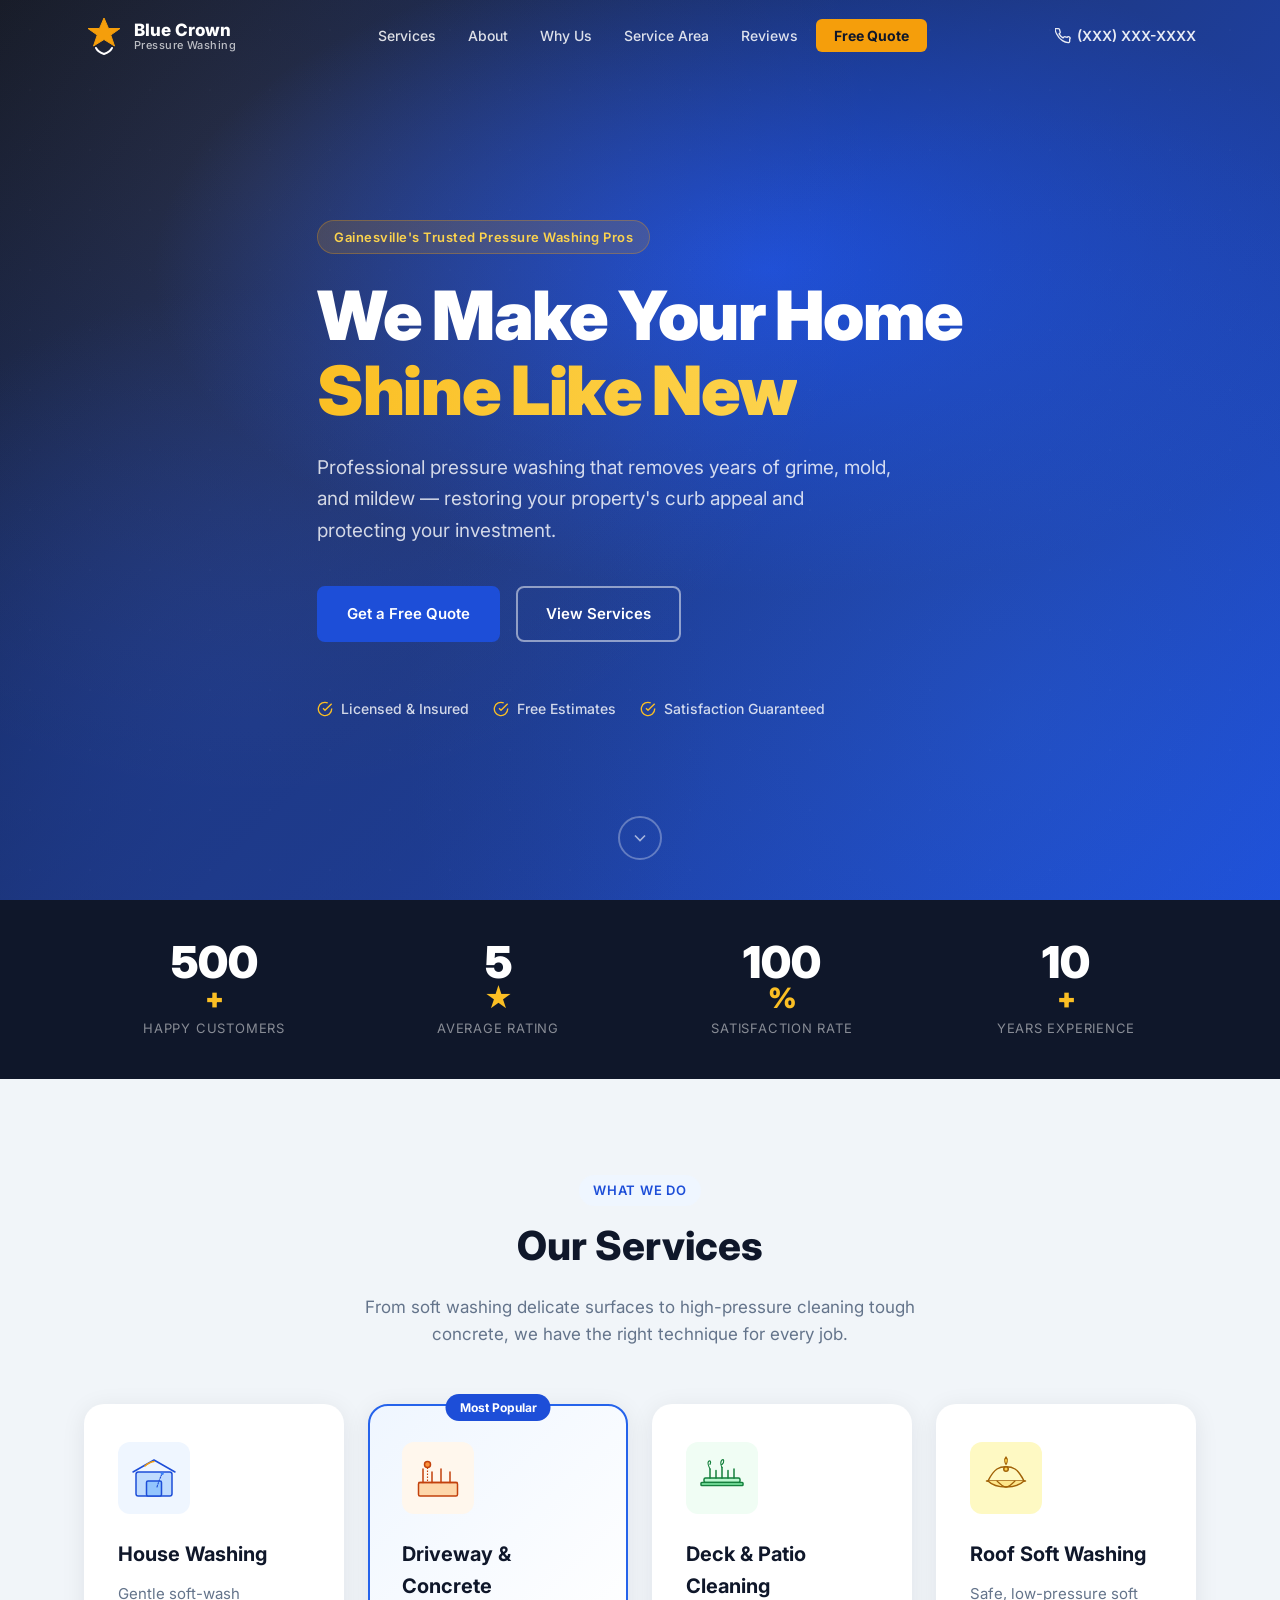
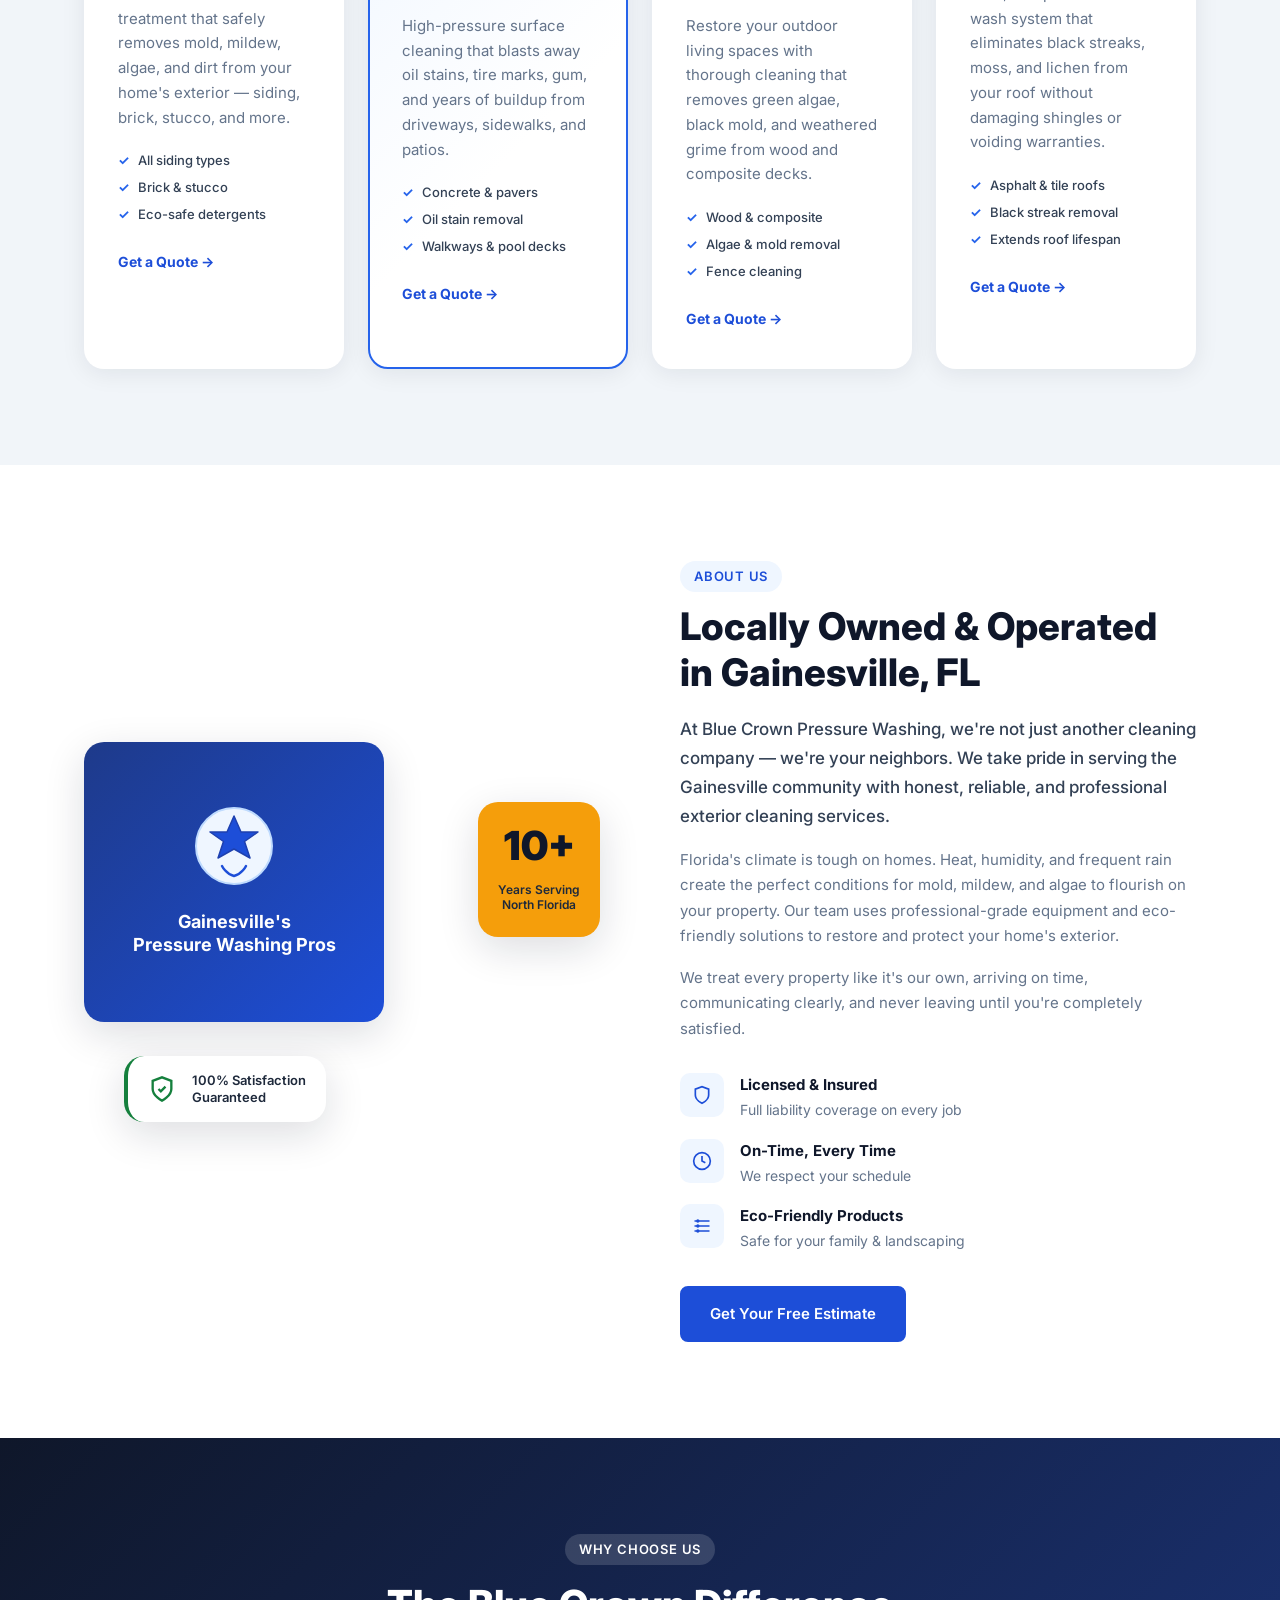
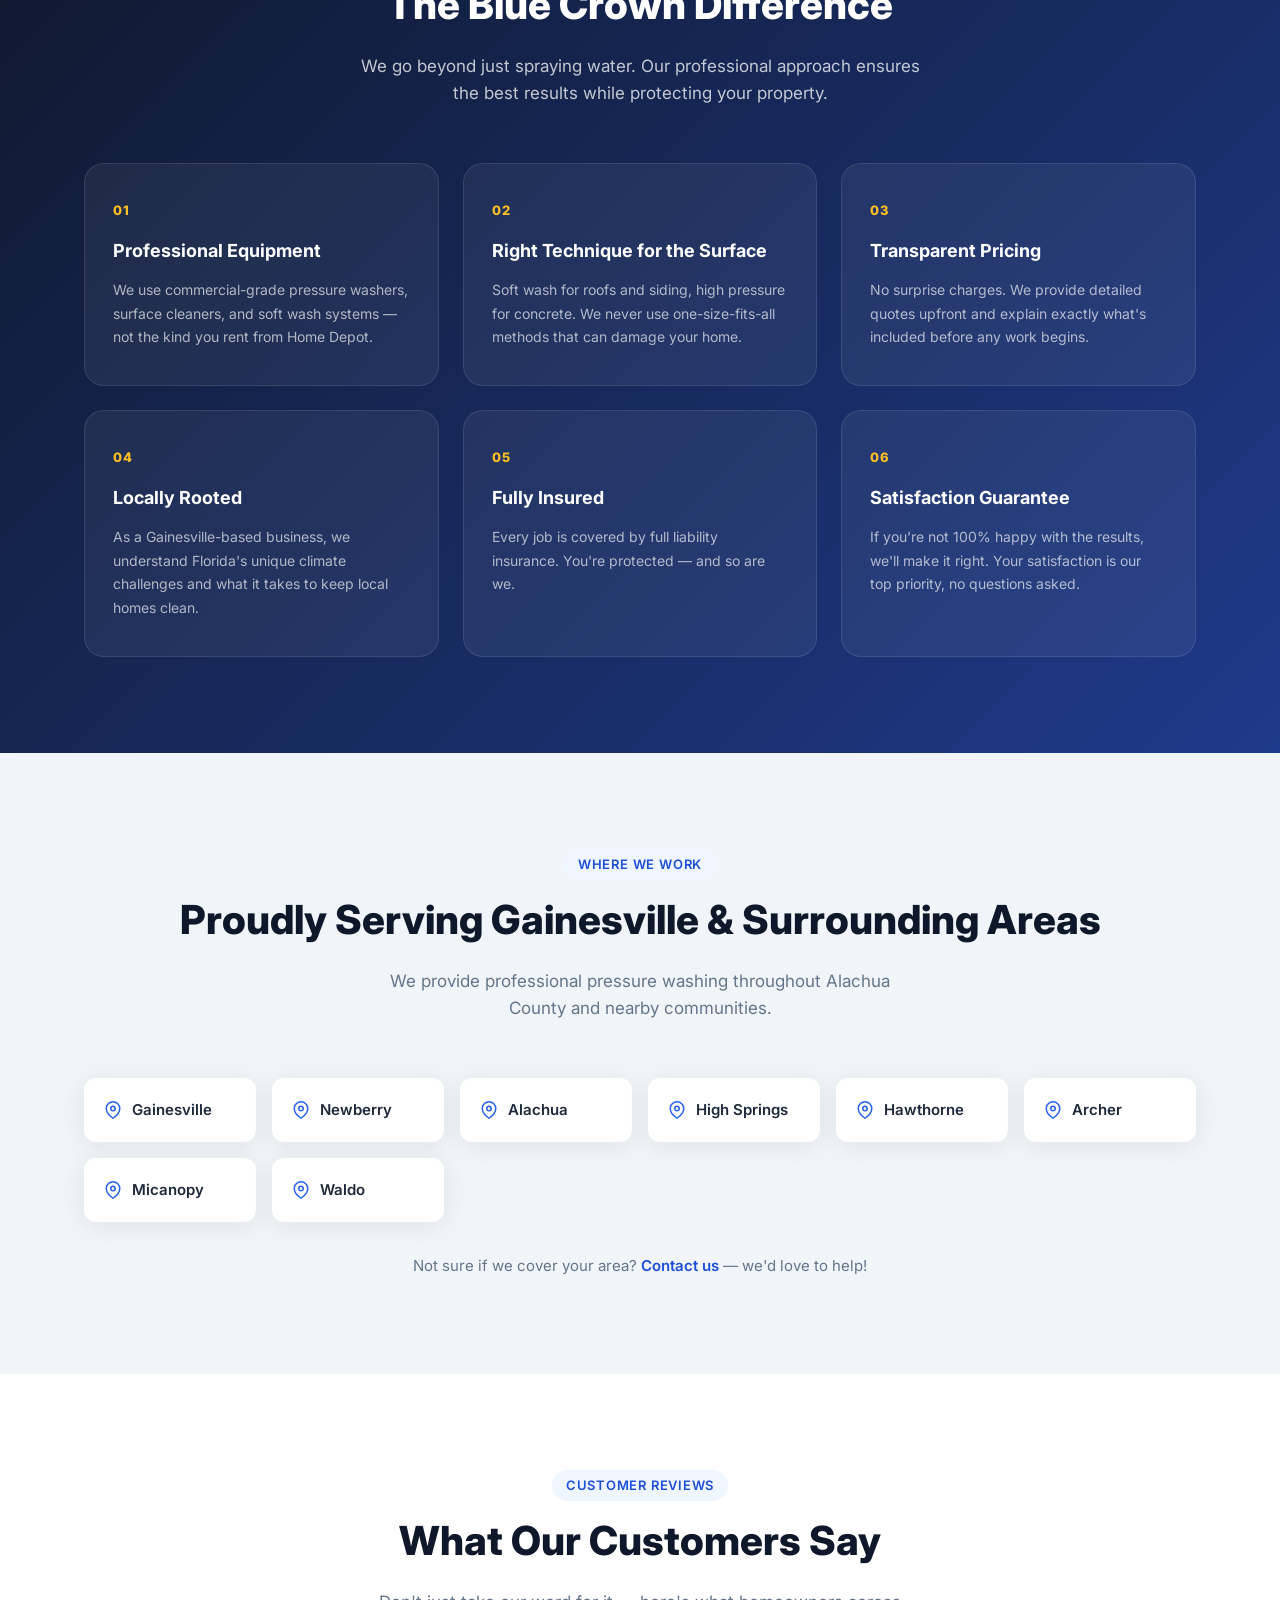
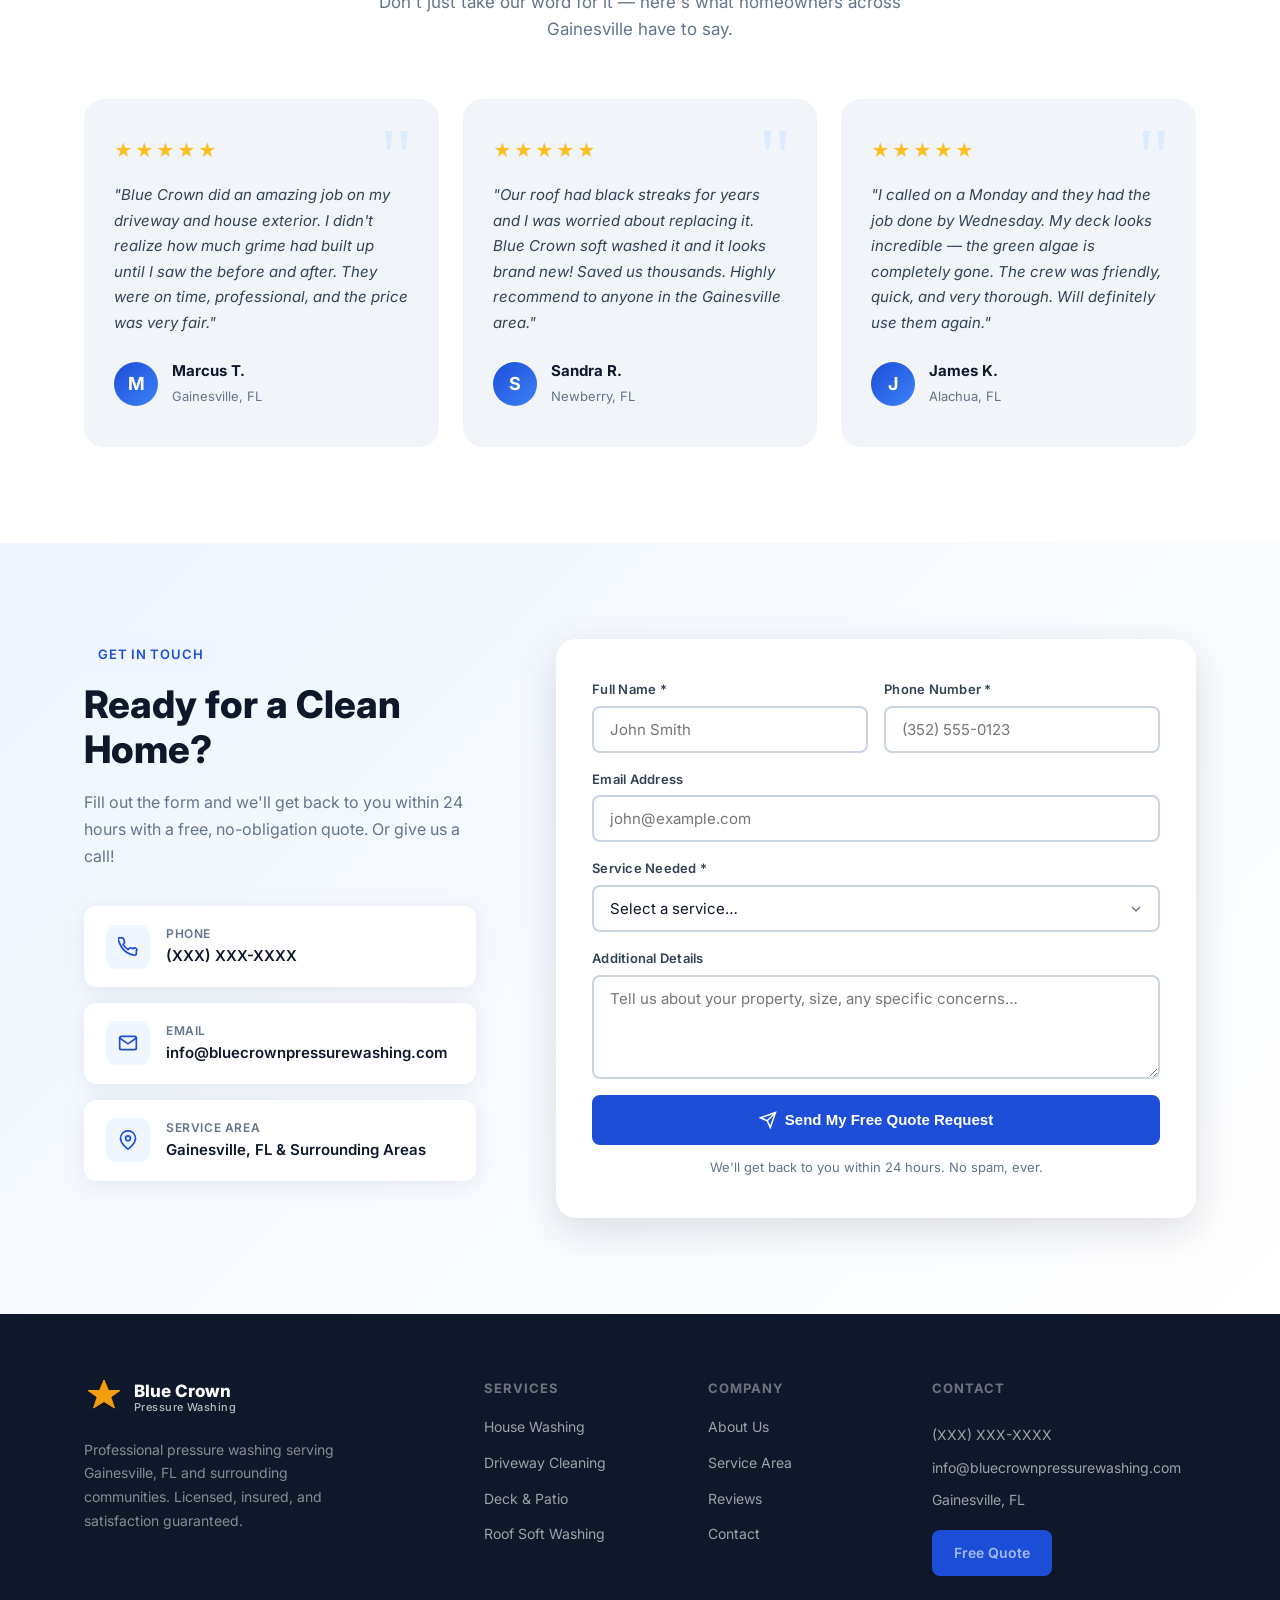
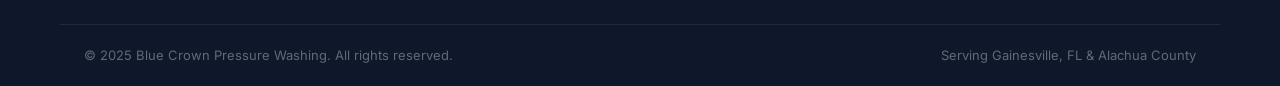
==== index.html @ c968160e "Build professional website for Blue Crown Pressure Washing Full static website for Blue Crown Pressu" ====
<!DOCTYPE html>
<html lang="en">
<head>
  <meta charset="UTF-8" />
  <meta name="viewport" content="width=device-width, initial-scale=1.0" />
  <meta name="description" content="Blue Crown Pressure Washing — Professional residential pressure washing in Gainesville, FL. House washing, driveway cleaning, deck & patio cleaning, and roof soft washing." />
  <title>Blue Crown Pressure Washing | Gainesville, FL</title>
  <link rel="preconnect" href="https://fonts.googleapis.com" />
  <link rel="preconnect" href="https://fonts.gstatic.com" crossorigin />
  <link href="https://fonts.googleapis.com/css2?family=Inter:wght@300;400;500;600;700;800;900&display=swap" rel="stylesheet" />
  <link rel="stylesheet" href="style.css" />
</head>
<body>

  <!-- HEADER -->
  <header id="header">
    <div class="container header-inner">
      <a href="#home" class="logo">
        <div class="logo-icon">
          <svg viewBox="0 0 40 40" fill="none" xmlns="http://www.w3.org/2000/svg">
            <path d="M20 2L24.5 12.5H36L26.75 19L30.5 30L20 23.5L9.5 30L13.25 19L4 12.5H15.5L20 2Z" fill="#F59E0B" stroke="#F59E0B" stroke-width="1" stroke-linejoin="round"/>
            <path d="M12 32C12 32 14 36 20 38C26 36 28 32 28 32" stroke="white" stroke-width="2" stroke-linecap="round"/>
          </svg>
        </div>
        <div class="logo-text">
          <span class="logo-main">Blue Crown</span>
          <span class="logo-sub">Pressure Washing</span>
        </div>
      </a>
      <nav id="nav">
        <ul>
          <li><a href="#services">Services</a></li>
          <li><a href="#about">About</a></li>
          <li><a href="#why-us">Why Us</a></li>
          <li><a href="#service-area">Service Area</a></li>
          <li><a href="#testimonials">Reviews</a></li>
          <li><a href="#contact" class="nav-cta">Free Quote</a></li>
        </ul>
      </nav>
      <div class="header-phone">
        <a href="tel:XXXXXXXXXX">
          <svg viewBox="0 0 24 24" fill="none" stroke="currentColor" stroke-width="2"><path d="M22 16.92v3a2 2 0 01-2.18 2 19.79 19.79 0 01-8.63-3.07A19.5 19.5 0 013.07 9.81a19.79 19.79 0 01-3.07-8.68A2 2 0 012 1h3a2 2 0 012 1.72c.127.96.361 1.903.7 2.81a2 2 0 01-.45 2.11L6.09 8.91a16 16 0 006 6l1.27-1.27a2 2 0 012.11-.45c.907.339 1.85.573 2.81.7A2 2 0 0122 16.92z"/></svg>
          (XXX) XXX-XXXX
        </a>
      </div>
      <button class="hamburger" id="hamburger" aria-label="Open menu">
        <span></span><span></span><span></span>
      </button>
    </div>
  </header>

  <!-- HERO -->
  <section id="home" class="hero">
    <div class="hero-bg"></div>
    <div class="hero-overlay"></div>
    <div class="container hero-content">
      <div class="hero-badge">Gainesville's Trusted Pressure Washing Pros</div>
      <h1>We Make Your Home<br><span class="highlight">Shine Like New</span></h1>
      <p class="hero-sub">Professional pressure washing that removes years of grime, mold, and mildew — restoring your property's curb appeal and protecting your investment.</p>
      <div class="hero-actions">
        <a href="#contact" class="btn btn-primary">Get a Free Quote</a>
        <a href="#services" class="btn btn-outline">View Services</a>
      </div>
      <div class="hero-trust">
        <div class="trust-item">
          <svg viewBox="0 0 24 24" fill="none" stroke="currentColor" stroke-width="2"><path d="M22 11.08V12a10 10 0 11-5.93-9.14"/><polyline points="22 4 12 14.01 9 11.01"/></svg>
          Licensed &amp; Insured
        </div>
        <div class="trust-item">
          <svg viewBox="0 0 24 24" fill="none" stroke="currentColor" stroke-width="2"><path d="M22 11.08V12a10 10 0 11-5.93-9.14"/><polyline points="22 4 12 14.01 9 11.01"/></svg>
          Free Estimates
        </div>
        <div class="trust-item">
          <svg viewBox="0 0 24 24" fill="none" stroke="currentColor" stroke-width="2"><path d="M22 11.08V12a10 10 0 11-5.93-9.14"/><polyline points="22 4 12 14.01 9 11.01"/></svg>
          Satisfaction Guaranteed
        </div>
      </div>
    </div>
    <div class="hero-scroll">
      <a href="#services" aria-label="Scroll down">
        <svg viewBox="0 0 24 24" fill="none" stroke="currentColor" stroke-width="2"><polyline points="6 9 12 15 18 9"/></svg>
      </a>
    </div>
  </section>

  <!-- STATS -->
  <section class="stats-bar">
    <div class="container stats-inner">
      <div class="stat">
        <span class="stat-num" data-target="500">0</span><span class="stat-suffix">+</span>
        <span class="stat-label">Happy Customers</span>
      </div>
      <div class="stat">
        <span class="stat-num" data-target="5">0</span><span class="stat-suffix">★</span>
        <span class="stat-label">Average Rating</span>
      </div>
      <div class="stat">
        <span class="stat-num" data-target="100">0</span><span class="stat-suffix">%</span>
        <span class="stat-label">Satisfaction Rate</span>
      </div>
      <div class="stat">
        <span class="stat-num" data-target="10">0</span><span class="stat-suffix">+</span>
        <span class="stat-label">Years Experience</span>
      </div>
    </div>
  </section>

  <!-- SERVICES -->
  <section id="services" class="services section">
    <div class="container">
      <div class="section-header">
        <span class="section-tag">What We Do</span>
        <h2>Our Services</h2>
        <p>From soft washing delicate surfaces to high-pressure cleaning tough concrete, we have the right technique for every job.</p>
      </div>
      <div class="services-grid">

        <div class="service-card" data-animate>
          <div class="service-icon" style="background: #EFF6FF;">
            <svg viewBox="0 0 64 64" fill="none" xmlns="http://www.w3.org/2000/svg">
              <rect x="8" y="24" width="48" height="32" rx="3" fill="#BFDBFE" stroke="#1D4ED8" stroke-width="2"/>
              <path d="M4 24L32 8L60 24" stroke="#1D4ED8" stroke-width="2" stroke-linecap="round" stroke-linejoin="round"/>
              <rect x="22" y="36" width="20" height="20" rx="2" fill="#93C5FD" stroke="#1D4ED8" stroke-width="2"/>
              <path d="M20 16C24 12 30 10 32 10" stroke="#F59E0B" stroke-width="2" stroke-linecap="round"/>
              <path d="M36 44C38 38 40 32 42 28" stroke="#1D4ED8" stroke-width="1.5" stroke-linecap="round" stroke-dasharray="2 2"/>
              <circle cx="43" cy="26" r="2" fill="#3B82F6"/>
            </svg>
          </div>
          <h3>House Washing</h3>
          <p>Gentle soft-wash treatment that safely removes mold, mildew, algae, and dirt from your home's exterior — siding, brick, stucco, and more.</p>
          <ul class="service-features">
            <li>All siding types</li>
            <li>Brick &amp; stucco</li>
            <li>Eco-safe detergents</li>
          </ul>
          <a href="#contact" class="service-link">Get a Quote →</a>
        </div>

        <div class="service-card featured" data-animate>
          <div class="featured-badge">Most Popular</div>
          <div class="service-icon" style="background: #FFF7ED;">
            <svg viewBox="0 0 64 64" fill="none" xmlns="http://www.w3.org/2000/svg">
              <rect x="6" y="38" width="52" height="18" rx="2" fill="#FED7AA" stroke="#C2410C" stroke-width="2"/>
              <path d="M12 38V20M24 38V24M36 38V20M48 38V24" stroke="#C2410C" stroke-width="2" stroke-linecap="round"/>
              <path d="M6 38H58" stroke="#C2410C" stroke-width="2"/>
              <circle cx="18" cy="14" r="4" fill="#FB923C" stroke="#C2410C" stroke-width="2"/>
              <path d="M18 18V38" stroke="#C2410C" stroke-width="1.5" stroke-dasharray="2 2"/>
            </svg>
          </div>
          <h3>Driveway &amp; Concrete</h3>
          <p>High-pressure surface cleaning that blasts away oil stains, tire marks, gum, and years of buildup from driveways, sidewalks, and patios.</p>
          <ul class="service-features">
            <li>Concrete &amp; pavers</li>
            <li>Oil stain removal</li>
            <li>Walkways &amp; pool decks</li>
          </ul>
          <a href="#contact" class="service-link">Get a Quote →</a>
        </div>

        <div class="service-card" data-animate>
          <div class="service-icon" style="background: #F0FDF4;">
            <svg viewBox="0 0 64 64" fill="none" xmlns="http://www.w3.org/2000/svg">
              <rect x="8" y="32" width="48" height="6" rx="2" fill="#BBF7D0" stroke="#15803D" stroke-width="2"/>
              <rect x="4" y="38" width="56" height="4" rx="1" fill="#86EFAC" stroke="#15803D" stroke-width="2"/>
              <path d="M16 32V20M24 32V22M32 32V18M40 32V22M48 32V20" stroke="#15803D" stroke-width="2" stroke-linecap="round"/>
              <path d="M16 20C14 16 12 12 14 10C16 8 18 10 16 14" stroke="#15803D" stroke-width="1.5" stroke-linecap="round"/>
              <path d="M32 18C30 14 30 10 32 8C34 6 36 10 32 14" stroke="#15803D" stroke-width="1.5" stroke-linecap="round"/>
            </svg>
          </div>
          <h3>Deck &amp; Patio Cleaning</h3>
          <p>Restore your outdoor living spaces with thorough cleaning that removes green algae, black mold, and weathered grime from wood and composite decks.</p>
          <ul class="service-features">
            <li>Wood &amp; composite</li>
            <li>Algae &amp; mold removal</li>
            <li>Fence cleaning</li>
          </ul>
          <a href="#contact" class="service-link">Get a Quote →</a>
        </div>

        <div class="service-card" data-animate>
          <div class="service-icon" style="background: #FEF9C3;">
            <svg viewBox="0 0 64 64" fill="none" xmlns="http://www.w3.org/2000/svg">
              <path d="M8 36C8 36 14 24 20 20C26 16 38 16 44 20C50 24 56 36 56 36" stroke="#A16207" stroke-width="2" stroke-linecap="round"/>
              <path d="M6 36H58" stroke="#A16207" stroke-width="2" stroke-linecap="round"/>
              <path d="M8 36C12 40 20 44 32 44C44 44 52 40 56 36" fill="#FDE68A" stroke="#A16207" stroke-width="2" stroke-linecap="round"/>
              <path d="M20 36C24 40 28 44 32 44" stroke="#A16207" stroke-width="1.5" stroke-linecap="round"/>
              <path d="M44 36C40 40 36 44 32 44" stroke="#A16207" stroke-width="1.5" stroke-linecap="round"/>
              <circle cx="32" cy="20" r="3" fill="#FCD34D" stroke="#A16207" stroke-width="2"/>
              <path d="M32 14C32 14 28 8 32 4C36 8 32 14 32 14Z" fill="#FCD34D" stroke="#A16207" stroke-width="1.5"/>
            </svg>
          </div>
          <h3>Roof Soft Washing</h3>
          <p>Safe, low-pressure soft wash system that eliminates black streaks, moss, and lichen from your roof without damaging shingles or voiding warranties.</p>
          <ul class="service-features">
            <li>Asphalt &amp; tile roofs</li>
            <li>Black streak removal</li>
            <li>Extends roof lifespan</li>
          </ul>
          <a href="#contact" class="service-link">Get a Quote →</a>
        </div>

      </div>
    </div>
  </section>

  <!-- ABOUT -->
  <section id="about" class="about section">
    <div class="container about-inner">
      <div class="about-visual" data-animate>
        <div class="about-card about-card-main">
          <div class="about-icon-lg">
            <svg viewBox="0 0 80 80" fill="none" xmlns="http://www.w3.org/2000/svg">
              <circle cx="40" cy="40" r="38" fill="#EFF6FF" stroke="#BFDBFE" stroke-width="2"/>
              <path d="M40 10L47 26H64L50.5 35.5L56 52L40 43L24 52L29.5 35.5L16 26H33L40 10Z" fill="#1D4ED8" stroke="#1E40AF" stroke-width="1.5" stroke-linejoin="round"/>
              <path d="M28 60C28 60 32 68 40 70C48 68 52 60 52 60" stroke="#1D4ED8" stroke-width="2.5" stroke-linecap="round"/>
            </svg>
          </div>
          <p class="about-card-text">Gainesville's<br/>Pressure Washing Pros</p>
        </div>
        <div class="about-card about-card-stat">
          <span class="big-num">10+</span>
          <span>Years Serving<br/>North Florida</span>
        </div>
        <div class="about-card about-card-guarantee">
          <svg viewBox="0 0 24 24" fill="none" stroke="#15803D" stroke-width="2"><path d="M12 22s8-4 8-10V5l-8-3-8 3v7c0 6 8 10 8 10z"/><polyline points="9 12 11 14 15 10"/></svg>
          <span>100% Satisfaction<br/>Guaranteed</span>
        </div>
      </div>
      <div class="about-content" data-animate>
        <span class="section-tag">About Us</span>
        <h2>Locally Owned &amp; Operated<br/>in Gainesville, FL</h2>
        <p class="about-lead">At Blue Crown Pressure Washing, we're not just another cleaning company — we're your neighbors. We take pride in serving the Gainesville community with honest, reliable, and professional exterior cleaning services.</p>
        <p>Florida's climate is tough on homes. Heat, humidity, and frequent rain create the perfect conditions for mold, mildew, and algae to flourish on your property. Our team uses professional-grade equipment and eco-friendly solutions to restore and protect your home's exterior.</p>
        <p>We treat every property like it's our own, arriving on time, communicating clearly, and never leaving until you're completely satisfied.</p>
        <div class="about-values">
          <div class="value-item">
            <div class="value-icon">
              <svg viewBox="0 0 24 24" fill="none" stroke="currentColor" stroke-width="2"><path d="M12 22s8-4 8-10V5l-8-3-8 3v7c0 6 8 10 8 10z"/></svg>
            </div>
            <div>
              <strong>Licensed &amp; Insured</strong>
              <span>Full liability coverage on every job</span>
            </div>
          </div>
          <div class="value-item">
            <div class="value-icon">
              <svg viewBox="0 0 24 24" fill="none" stroke="currentColor" stroke-width="2"><path d="M12 2a10 10 0 100 20 10 10 0 000-20z"/><path d="M12 6v6l4 2"/></svg>
            </div>
            <div>
              <strong>On-Time, Every Time</strong>
              <span>We respect your schedule</span>
            </div>
          </div>
          <div class="value-item">
            <div class="value-icon">
              <svg viewBox="0 0 24 24" fill="none" stroke="currentColor" stroke-width="2"><path d="M3 6h18M3 12h18M3 18h18"/><circle cx="7" cy="6" r="1" fill="currentColor"/><circle cx="7" cy="12" r="1" fill="currentColor"/><circle cx="7" cy="18" r="1" fill="currentColor"/></svg>
            </div>
            <div>
              <strong>Eco-Friendly Products</strong>
              <span>Safe for your family &amp; landscaping</span>
            </div>
          </div>
        </div>
        <a href="#contact" class="btn btn-primary">Get Your Free Estimate</a>
      </div>
    </div>
  </section>

  <!-- WHY US -->
  <section id="why-us" class="why-us section">
    <div class="container">
      <div class="section-header light">
        <span class="section-tag">Why Choose Us</span>
        <h2>The Blue Crown Difference</h2>
        <p>We go beyond just spraying water. Our professional approach ensures the best results while protecting your property.</p>
      </div>
      <div class="why-grid">
        <div class="why-card" data-animate>
          <div class="why-num">01</div>
          <h3>Professional Equipment</h3>
          <p>We use commercial-grade pressure washers, surface cleaners, and soft wash systems — not the kind you rent from Home Depot.</p>
        </div>
        <div class="why-card" data-animate>
          <div class="why-num">02</div>
          <h3>Right Technique for the Surface</h3>
          <p>Soft wash for roofs and siding, high pressure for concrete. We never use one-size-fits-all methods that can damage your home.</p>
        </div>
        <div class="why-card" data-animate>
          <div class="why-num">03</div>
          <h3>Transparent Pricing</h3>
          <p>No surprise charges. We provide detailed quotes upfront and explain exactly what's included before any work begins.</p>
        </div>
        <div class="why-card" data-animate>
          <div class="why-num">04</div>
          <h3>Locally Rooted</h3>
          <p>As a Gainesville-based business, we understand Florida's unique climate challenges and what it takes to keep local homes clean.</p>
        </div>
        <div class="why-card" data-animate>
          <div class="why-num">05</div>
          <h3>Fully Insured</h3>
          <p>Every job is covered by full liability insurance. You're protected — and so are we.</p>
        </div>
        <div class="why-card" data-animate>
          <div class="why-num">06</div>
          <h3>Satisfaction Guarantee</h3>
          <p>If you're not 100% happy with the results, we'll make it right. Your satisfaction is our top priority, no questions asked.</p>
        </div>
      </div>
    </div>
  </section>

  <!-- SERVICE AREA -->
  <section id="service-area" class="service-area section">
    <div class="container">
      <div class="section-header">
        <span class="section-tag">Where We Work</span>
        <h2>Proudly Serving Gainesville &amp; Surrounding Areas</h2>
        <p>We provide professional pressure washing throughout Alachua County and nearby communities.</p>
      </div>
      <div class="area-grid">
        <div class="area-card" data-animate>
          <svg viewBox="0 0 24 24" fill="none" stroke="currentColor" stroke-width="2"><path d="M21 10c0 7-9 13-9 13s-9-6-9-13a9 9 0 0118 0z"/><circle cx="12" cy="10" r="3"/></svg>
          <span>Gainesville</span>
        </div>
        <div class="area-card" data-animate>
          <svg viewBox="0 0 24 24" fill="none" stroke="currentColor" stroke-width="2"><path d="M21 10c0 7-9 13-9 13s-9-6-9-13a9 9 0 0118 0z"/><circle cx="12" cy="10" r="3"/></svg>
          <span>Newberry</span>
        </div>
        <div class="area-card" data-animate>
          <svg viewBox="0 0 24 24" fill="none" stroke="currentColor" stroke-width="2"><path d="M21 10c0 7-9 13-9 13s-9-6-9-13a9 9 0 0118 0z"/><circle cx="12" cy="10" r="3"/></svg>
          <span>Alachua</span>
        </div>
        <div class="area-card" data-animate>
          <svg viewBox="0 0 24 24" fill="none" stroke="currentColor" stroke-width="2"><path d="M21 10c0 7-9 13-9 13s-9-6-9-13a9 9 0 0118 0z"/><circle cx="12" cy="10" r="3"/></svg>
          <span>High Springs</span>
        </div>
        <div class="area-card" data-animate>
          <svg viewBox="0 0 24 24" fill="none" stroke="currentColor" stroke-width="2"><path d="M21 10c0 7-9 13-9 13s-9-6-9-13a9 9 0 0118 0z"/><circle cx="12" cy="10" r="3"/></svg>
          <span>Hawthorne</span>
        </div>
        <div class="area-card" data-animate>
          <svg viewBox="0 0 24 24" fill="none" stroke="currentColor" stroke-width="2"><path d="M21 10c0 7-9 13-9 13s-9-6-9-13a9 9 0 0118 0z"/><circle cx="12" cy="10" r="3"/></svg>
          <span>Archer</span>
        </div>
        <div class="area-card" data-animate>
          <svg viewBox="0 0 24 24" fill="none" stroke="currentColor" stroke-width="2"><path d="M21 10c0 7-9 13-9 13s-9-6-9-13a9 9 0 0118 0z"/><circle cx="12" cy="10" r="3"/></svg>
          <span>Micanopy</span>
        </div>
        <div class="area-card" data-animate>
          <svg viewBox="0 0 24 24" fill="none" stroke="currentColor" stroke-width="2"><path d="M21 10c0 7-9 13-9 13s-9-6-9-13a9 9 0 0118 0z"/><circle cx="12" cy="10" r="3"/></svg>
          <span>Waldo</span>
        </div>
      </div>
      <p class="area-note">Not sure if we cover your area? <a href="#contact">Contact us</a> — we'd love to help!</p>
    </div>
  </section>

  <!-- TESTIMONIALS -->
  <section id="testimonials" class="testimonials section">
    <div class="container">
      <div class="section-header">
        <span class="section-tag">Customer Reviews</span>
        <h2>What Our Customers Say</h2>
        <p>Don't just take our word for it — here's what homeowners across Gainesville have to say.</p>
      </div>
      <div class="reviews-grid">

        <div class="review-card" data-animate>
          <div class="review-stars">★★★★★</div>
          <p>"Blue Crown did an amazing job on my driveway and house exterior. I didn't realize how much grime had built up until I saw the before and after. They were on time, professional, and the price was very fair."</p>
          <div class="reviewer">
            <div class="reviewer-avatar">M</div>
            <div>
              <strong>Marcus T.</strong>
              <span>Gainesville, FL</span>
            </div>
          </div>
        </div>

        <div class="review-card" data-animate>
          <div class="review-stars">★★★★★</div>
          <p>"Our roof had black streaks for years and I was worried about replacing it. Blue Crown soft washed it and it looks brand new! Saved us thousands. Highly recommend to anyone in the Gainesville area."</p>
          <div class="reviewer">
            <div class="reviewer-avatar">S</div>
            <div>
              <strong>Sandra R.</strong>
              <span>Newberry, FL</span>
            </div>
          </div>
        </div>

        <div class="review-card" data-animate>
          <div class="review-stars">★★★★★</div>
          <p>"I called on a Monday and they had the job done by Wednesday. My deck looks incredible — the green algae is completely gone. The crew was friendly, quick, and very thorough. Will definitely use them again."</p>
          <div class="reviewer">
            <div class="reviewer-avatar">J</div>
            <div>
              <strong>James K.</strong>
              <span>Alachua, FL</span>
            </div>
          </div>
        </div>

      </div>
    </div>
  </section>

  <!-- CONTACT / QUOTE FORM -->
  <section id="contact" class="contact section">
    <div class="container contact-inner">
      <div class="contact-info" data-animate>
        <span class="section-tag">Get In Touch</span>
        <h2>Ready for a Clean Home?</h2>
        <p>Fill out the form and we'll get back to you within 24 hours with a free, no-obligation quote. Or give us a call!</p>
        <div class="contact-details">
          <a href="tel:XXXXXXXXXX" class="contact-item">
            <div class="contact-item-icon">
              <svg viewBox="0 0 24 24" fill="none" stroke="currentColor" stroke-width="2"><path d="M22 16.92v3a2 2 0 01-2.18 2 19.79 19.79 0 01-8.63-3.07A19.5 19.5 0 013.07 9.81a19.79 19.79 0 01-3.07-8.68A2 2 0 012 1h3a2 2 0 012 1.72c.127.96.361 1.903.7 2.81a2 2 0 01-.45 2.11L6.09 8.91a16 16 0 006 6l1.27-1.27a2 2 0 012.11-.45c.907.339 1.85.573 2.81.7A2 2 0 0122 16.92z"/></svg>
            </div>
            <div>
              <strong>Phone</strong>
              <span>(XXX) XXX-XXXX</span>
            </div>
          </a>
          <a href="mailto:info@bluecrownpressurewashing.com" class="contact-item">
            <div class="contact-item-icon">
              <svg viewBox="0 0 24 24" fill="none" stroke="currentColor" stroke-width="2"><path d="M4 4h16c1.1 0 2 .9 2 2v12c0 1.1-.9 2-2 2H4c-1.1 0-2-.9-2-2V6c0-1.1.9-2 2-2z"/><polyline points="22,6 12,13 2,6"/></svg>
            </div>
            <div>
              <strong>Email</strong>
              <span>info@bluecrownpressurewashing.com</span>
            </div>
          </a>
          <div class="contact-item">
            <div class="contact-item-icon">
              <svg viewBox="0 0 24 24" fill="none" stroke="currentColor" stroke-width="2"><path d="M21 10c0 7-9 13-9 13s-9-6-9-13a9 9 0 0118 0z"/><circle cx="12" cy="10" r="3"/></svg>
            </div>
            <div>
              <strong>Service Area</strong>
              <span>Gainesville, FL &amp; Surrounding Areas</span>
            </div>
          </div>
        </div>
      </div>
      <form class="quote-form" id="quote-form" data-animate>
        <div class="form-row">
          <div class="form-group">
            <label for="name">Full Name *</label>
            <input type="text" id="name" name="name" placeholder="John Smith" required />
          </div>
          <div class="form-group">
            <label for="phone">Phone Number *</label>
            <input type="tel" id="phone" name="phone" placeholder="(352) 555-0123" required />
          </div>
        </div>
        <div class="form-group">
          <label for="email">Email Address</label>
          <input type="email" id="email" name="email" placeholder="john@example.com" />
        </div>
        <div class="form-group">
          <label for="service">Service Needed *</label>
          <select id="service" name="service" required>
            <option value="" disabled selected>Select a service…</option>
            <option value="house">House Washing</option>
            <option value="driveway">Driveway &amp; Concrete</option>
            <option value="deck">Deck &amp; Patio Cleaning</option>
            <option value="roof">Roof Soft Washing</option>
            <option value="multiple">Multiple Services</option>
            <option value="other">Other / Not Sure</option>
          </select>
        </div>
        <div class="form-group">
          <label for="message">Additional Details</label>
          <textarea id="message" name="message" rows="4" placeholder="Tell us about your property, size, any specific concerns…"></textarea>
        </div>
        <button type="submit" class="btn btn-primary btn-full">
          <svg viewBox="0 0 24 24" fill="none" stroke="currentColor" stroke-width="2"><line x1="22" y1="2" x2="11" y2="13"/><polygon points="22 2 15 22 11 13 2 9 22 2"/></svg>
          Send My Free Quote Request
        </button>
        <p class="form-note">We'll get back to you within 24 hours. No spam, ever.</p>
        <div class="form-success" id="form-success">
          <svg viewBox="0 0 24 24" fill="none" stroke="currentColor" stroke-width="2"><path d="M22 11.08V12a10 10 0 11-5.93-9.14"/><polyline points="22 4 12 14.01 9 11.01"/></svg>
          Thanks! We'll be in touch within 24 hours.
        </div>
      </form>
    </div>
  </section>

  <!-- FOOTER -->
  <footer class="footer">
    <div class="container footer-inner">
      <div class="footer-brand">
        <a href="#home" class="logo">
          <div class="logo-icon">
            <svg viewBox="0 0 40 40" fill="none" xmlns="http://www.w3.org/2000/svg">
              <path d="M20 2L24.5 12.5H36L26.75 19L30.5 30L20 23.5L9.5 30L13.25 19L4 12.5H15.5L20 2Z" fill="#F59E0B" stroke="#F59E0B" stroke-width="1" stroke-linejoin="round"/>
            </svg>
          </div>
          <div class="logo-text">
            <span class="logo-main">Blue Crown</span>
            <span class="logo-sub">Pressure Washing</span>
          </div>
        </a>
        <p>Professional pressure washing serving Gainesville, FL and surrounding communities. Licensed, insured, and satisfaction guaranteed.</p>
      </div>
      <div class="footer-links">
        <h4>Services</h4>
        <ul>
          <li><a href="#services">House Washing</a></li>
          <li><a href="#services">Driveway Cleaning</a></li>
          <li><a href="#services">Deck &amp; Patio</a></li>
          <li><a href="#services">Roof Soft Washing</a></li>
        </ul>
      </div>
      <div class="footer-links">
        <h4>Company</h4>
        <ul>
          <li><a href="#about">About Us</a></li>
          <li><a href="#service-area">Service Area</a></li>
          <li><a href="#testimonials">Reviews</a></li>
          <li><a href="#contact">Contact</a></li>
        </ul>
      </div>
      <div class="footer-contact">
        <h4>Contact</h4>
        <a href="tel:XXXXXXXXXX">(XXX) XXX-XXXX</a>
        <a href="mailto:info@bluecrownpressurewashing.com">info@bluecrownpressurewashing.com</a>
        <span>Gainesville, FL</span>
        <a href="#contact" class="btn btn-primary btn-sm">Free Quote</a>
      </div>
    </div>
    <div class="footer-bottom">
      <div class="container">
        <span>&copy; 2025 Blue Crown Pressure Washing. All rights reserved.</span>
        <span>Serving Gainesville, FL &amp; Alachua County</span>
      </div>
    </div>
  </footer>

  <a href="#contact" class="fab" aria-label="Get a free quote">
    <svg viewBox="0 0 24 24" fill="none" stroke="currentColor" stroke-width="2"><path d="M22 16.92v3a2 2 0 01-2.18 2 19.79 19.79 0 01-8.63-3.07A19.5 19.5 0 013.07 9.81a19.79 19.79 0 01-3.07-8.68A2 2 0 012 1h3a2 2 0 012 1.72c.127.96.361 1.903.7 2.81a2 2 0 01-.45 2.11L6.09 8.91a16 16 0 006 6l1.27-1.27a2 2 0 012.11-.45c.907.339 1.85.573 2.81.7A2 2 0 0122 16.92z"/></svg>
  </a>

  <script src="script.js"></script>
</body>
</html>
---- style.css ----
/* =============================================
   Blue Crown Pressure Washing — Stylesheet
   ============================================= */

*, *::before, *::after { box-sizing: border-box; margin: 0; padding: 0; }

:root {
  --blue-900: #1e3a8a;
  --blue-800: #1e40af;
  --blue-700: #1d4ed8;
  --blue-600: #2563eb;
  --blue-500: #3b82f6;
  --blue-100: #dbeafe;
  --blue-50:  #eff6ff;
  --gold-500: #f59e0b;
  --gold-400: #fbbf24;
  --gold-300: #fcd34d;
  --dark-900: #0f172a;
  --dark-800: #1e293b;
  --dark-700: #334155;
  --gray-500: #64748b;
  --gray-300: #cbd5e1;
  --gray-100: #f1f5f9;
  --white:    #ffffff;
  --radius:   12px;
  --radius-lg: 20px;
  --shadow:   0 4px 24px rgba(15,23,42,.08);
  --shadow-lg: 0 12px 40px rgba(15,23,42,.14);
  --transition: .25s ease;
}

html { scroll-behavior: smooth; }
body {
  font-family: 'Inter', system-ui, -apple-system, sans-serif;
  color: var(--dark-800);
  line-height: 1.6;
  background: var(--white);
  overflow-x: hidden;
}

a { text-decoration: none; color: inherit; }
img { max-width: 100%; display: block; }
ul { list-style: none; }

.container {
  max-width: 1160px;
  margin: 0 auto;
  padding: 0 24px;
}

.section { padding: 96px 0; }

/* ---- BUTTONS ---- */
.btn {
  display: inline-flex;
  align-items: center;
  gap: 8px;
  padding: 14px 28px;
  border-radius: 8px;
  font-weight: 600;
  font-size: 15px;
  cursor: pointer;
  border: 2px solid transparent;
  transition: all var(--transition);
  white-space: nowrap;
}
.btn svg { width: 18px; height: 18px; }
.btn-primary {
  background: var(--blue-700);
  color: var(--white);
  border-color: var(--blue-700);
}
.btn-primary:hover {
  background: var(--blue-800);
  border-color: var(--blue-800);
  transform: translateY(-2px);
  box-shadow: 0 8px 24px rgba(29,78,216,.35);
}
.btn-outline {
  background: transparent;
  color: var(--white);
  border-color: rgba(255,255,255,.5);
}
.btn-outline:hover {
  background: rgba(255,255,255,.12);
  border-color: var(--white);
  transform: translateY(-2px);
}
.btn-full { width: 100%; justify-content: center; }
.btn-sm { padding: 10px 20px; font-size: 14px; }

/* ---- SECTION HEADER ---- */
.section-header { text-align: center; margin-bottom: 56px; }
.section-header h2 { font-size: clamp(28px, 4vw, 40px); font-weight: 800; color: var(--dark-900); margin: 8px 0 16px; }
.section-header p { font-size: 17px; color: var(--gray-500); max-width: 560px; margin: 0 auto; }
.section-header.light h2 { color: var(--white); }
.section-header.light p { color: rgba(255,255,255,.75); }
.section-tag {
  display: inline-block;
  background: var(--blue-50);
  color: var(--blue-700);
  font-size: 13px;
  font-weight: 600;
  letter-spacing: .06em;
  text-transform: uppercase;
  padding: 5px 14px;
  border-radius: 100px;
}
.section-header.light .section-tag {
  background: rgba(255,255,255,.15);
  color: var(--white);
}

/* =============================================
   HEADER
   ============================================= */
#header {
  position: fixed;
  top: 0; left: 0; right: 0;
  z-index: 100;
  padding: 16px 0;
  transition: background var(--transition), box-shadow var(--transition), padding var(--transition);
}
#header.scrolled {
  background: var(--white);
  box-shadow: 0 2px 20px rgba(15,23,42,.1);
  padding: 10px 0;
}
.header-inner {
  display: flex;
  align-items: center;
  gap: 32px;
}
.logo {
  display: flex;
  align-items: center;
  gap: 10px;
  flex-shrink: 0;
}
.logo-icon { width: 40px; height: 40px; flex-shrink: 0; }
.logo-text { display: flex; flex-direction: column; line-height: 1.1; }
.logo-main {
  font-size: 17px;
  font-weight: 800;
  color: var(--white);
  transition: color var(--transition);
}
.logo-sub {
  font-size: 11px;
  font-weight: 500;
  color: rgba(255,255,255,.7);
  letter-spacing: .04em;
  transition: color var(--transition);
}
#header.scrolled .logo-main { color: var(--dark-900); }
#header.scrolled .logo-sub  { color: var(--gray-500); }

nav { flex: 1; }
nav ul {
  display: flex;
  gap: 4px;
  justify-content: center;
}
nav ul a {
  padding: 8px 14px;
  border-radius: 6px;
  font-size: 14px;
  font-weight: 500;
  color: rgba(255,255,255,.85);
  transition: all var(--transition);
}
nav ul a:hover { color: var(--white); background: rgba(255,255,255,.1); }
#header.scrolled nav ul a { color: var(--dark-700); }
#header.scrolled nav ul a:hover { color: var(--blue-700); background: var(--blue-50); }
nav ul .nav-cta {
  background: var(--gold-500);
  color: var(--dark-900);
  font-weight: 700;
  padding: 8px 18px;
}
nav ul .nav-cta:hover { background: var(--gold-400); color: var(--dark-900); }
#header.scrolled nav ul .nav-cta { background: var(--blue-700); color: var(--white); }
#header.scrolled nav ul .nav-cta:hover { background: var(--blue-800); }

.header-phone a {
  display: flex;
  align-items: center;
  gap: 6px;
  font-size: 14px;
  font-weight: 600;
  color: rgba(255,255,255,.9);
  white-space: nowrap;
  transition: color var(--transition);
}
.header-phone a svg { width: 16px; height: 16px; }
.header-phone a:hover { color: var(--gold-400); }
#header.scrolled .header-phone a { color: var(--dark-800); }
#header.scrolled .header-phone a:hover { color: var(--blue-700); }

.hamburger {
  display: none;
  flex-direction: column;
  gap: 5px;
  background: none;
  border: none;
  cursor: pointer;
  padding: 4px;
  margin-left: auto;
}
.hamburger span {
  display: block;
  width: 24px;
  height: 2px;
  background: var(--white);
  border-radius: 2px;
  transition: all var(--transition);
}
#header.scrolled .hamburger span { background: var(--dark-800); }

/* =============================================
   HERO
   ============================================= */
.hero {
  position: relative;
  min-height: 100vh;
  display: flex;
  align-items: center;
  overflow: hidden;
  padding: 120px 0 80px;
}
.hero-bg {
  position: absolute;
  inset: 0;
  background:
    radial-gradient(ellipse 80% 60% at 60% 30%, #1d4ed8 0%, transparent 60%),
    radial-gradient(ellipse 60% 80% at 20% 80%, #1e3a8a 0%, transparent 60%),
    linear-gradient(135deg, #0f172a 0%, #1e3a8a 50%, #1d4ed8 100%);
}
.hero-bg::after {
  content: '';
  position: absolute;
  inset: 0;
  background-image:
    radial-gradient(circle at 20% 20%, rgba(245,158,11,.08) 0%, transparent 50%),
    radial-gradient(circle at 80% 80%, rgba(59,130,246,.15) 0%, transparent 50%);
}
.hero-overlay {
  position: absolute;
  inset: 0;
  background: url("data:image/svg+xml,%3Csvg width='60' height='60' viewBox='0 0 60 60' xmlns='http://www.w3.org/2000/svg'%3E%3Cg fill='none' fill-rule='evenodd'%3E%3Cg fill='%23ffffff' fill-opacity='0.02'%3E%3Ccircle cx='30' cy='30' r='1'/%3E%3C/g%3E%3C/g%3E%3C/svg%3E");
}
.hero-content {
  position: relative;
  z-index: 2;
  max-width: 760px;
}
.hero-badge {
  display: inline-flex;
  align-items: center;
  gap: 8px;
  background: rgba(245,158,11,.15);
  border: 1px solid rgba(245,158,11,.3);
  color: var(--gold-300);
  padding: 6px 16px;
  border-radius: 100px;
  font-size: 13px;
  font-weight: 600;
  letter-spacing: .04em;
  margin-bottom: 24px;
}
.hero-content h1 {
  font-size: clamp(36px, 6vw, 68px);
  font-weight: 900;
  color: var(--white);
  line-height: 1.1;
  margin-bottom: 24px;
  letter-spacing: -.02em;
}
.hero-content h1 .highlight {
  background: linear-gradient(90deg, var(--gold-400), var(--gold-300));
  -webkit-background-clip: text;
  -webkit-text-fill-color: transparent;
  background-clip: text;
}
.hero-sub {
  font-size: clamp(16px, 2vw, 19px);
  color: rgba(255,255,255,.8);
  max-width: 580px;
  margin-bottom: 40px;
  line-height: 1.65;
}
.hero-actions {
  display: flex;
  gap: 16px;
  flex-wrap: wrap;
  margin-bottom: 56px;
}
.hero-trust {
  display: flex;
  gap: 24px;
  flex-wrap: wrap;
}
.trust-item {
  display: flex;
  align-items: center;
  gap: 8px;
  font-size: 14px;
  font-weight: 500;
  color: rgba(255,255,255,.8);
}
.trust-item svg { width: 16px; height: 16px; color: var(--gold-400); flex-shrink: 0; }
.hero-scroll {
  position: absolute;
  bottom: 40px;
  left: 50%;
  transform: translateX(-50%);
  z-index: 2;
  animation: bounce 2s infinite;
}
.hero-scroll a {
  display: flex;
  align-items: center;
  justify-content: center;
  width: 44px; height: 44px;
  border: 2px solid rgba(255,255,255,.3);
  border-radius: 50%;
  color: rgba(255,255,255,.6);
  transition: all var(--transition);
}
.hero-scroll a svg { width: 20px; height: 20px; }
.hero-scroll a:hover { border-color: var(--white); color: var(--white); }
@keyframes bounce {
  0%, 100% { transform: translateX(-50%) translateY(0); }
  50% { transform: translateX(-50%) translateY(8px); }
}

/* =============================================
   STATS BAR
   ============================================= */
.stats-bar {
  background: var(--dark-900);
  padding: 40px 0;
}
.stats-inner {
  display: grid;
  grid-template-columns: repeat(4, 1fr);
  gap: 24px;
  text-align: center;
}
.stat { display: flex; flex-direction: column; align-items: center; }
.stat-num {
  font-size: clamp(32px, 4vw, 44px);
  font-weight: 900;
  color: var(--white);
  line-height: 1;
}
.stat-suffix {
  font-size: clamp(20px, 3vw, 28px);
  font-weight: 900;
  color: var(--gold-400);
  line-height: 1;
}
.stat-label {
  font-size: 13px;
  color: rgba(255,255,255,.5);
  margin-top: 6px;
  text-transform: uppercase;
  letter-spacing: .06em;
}

/* =============================================
   SERVICES
   ============================================= */
.services { background: var(--gray-100); }
.services-grid {
  display: grid;
  grid-template-columns: repeat(auto-fit, minmax(260px, 1fr));
  gap: 24px;
}
.service-card {
  background: var(--white);
  border-radius: var(--radius-lg);
  padding: 36px 32px;
  box-shadow: var(--shadow);
  position: relative;
  transition: transform var(--transition), box-shadow var(--transition);
  border: 2px solid transparent;
}
.service-card:hover {
  transform: translateY(-6px);
  box-shadow: var(--shadow-lg);
  border-color: var(--blue-100);
}
.service-card.featured {
  border-color: var(--blue-600);
  background: linear-gradient(135deg, var(--blue-50) 0%, var(--white) 60%);
}
.featured-badge {
  position: absolute;
  top: -12px;
  left: 50%;
  transform: translateX(-50%);
  background: var(--blue-700);
  color: var(--white);
  font-size: 12px;
  font-weight: 700;
  padding: 4px 14px;
  border-radius: 100px;
  white-space: nowrap;
}
.service-icon {
  width: 72px; height: 72px;
  border-radius: var(--radius);
  display: flex;
  align-items: center;
  justify-content: center;
  margin-bottom: 24px;
}
.service-icon svg { width: 48px; height: 48px; }
.service-card h3 {
  font-size: 20px;
  font-weight: 700;
  color: var(--dark-900);
  margin-bottom: 12px;
}
.service-card p {
  font-size: 15px;
  color: var(--gray-500);
  line-height: 1.65;
  margin-bottom: 20px;
}
.service-features {
  margin-bottom: 24px;
  display: flex;
  flex-direction: column;
  gap: 6px;
}
.service-features li {
  font-size: 13px;
  color: var(--dark-700);
  font-weight: 500;
  padding-left: 20px;
  position: relative;
}
.service-features li::before {
  content: '✓';
  position: absolute;
  left: 0;
  color: var(--blue-600);
  font-weight: 700;
}
.service-link {
  font-size: 14px;
  font-weight: 700;
  color: var(--blue-700);
  transition: gap var(--transition);
  display: inline-block;
}
.service-link:hover { color: var(--blue-800); }

/* =============================================
   ABOUT
   ============================================= */
.about { background: var(--white); }
.about-inner {
  display: grid;
  grid-template-columns: 1fr 1fr;
  gap: 80px;
  align-items: center;
}
.about-visual {
  position: relative;
  height: 420px;
}
.about-card {
  position: absolute;
  background: var(--white);
  border-radius: var(--radius-lg);
  box-shadow: var(--shadow-lg);
  padding: 28px;
  display: flex;
  align-items: center;
  gap: 16px;
}
.about-card-main {
  left: 0; top: 0;
  width: 300px;
  background: linear-gradient(135deg, var(--blue-900), var(--blue-700));
  flex-direction: column;
  text-align: center;
  height: 280px;
  justify-content: center;
}
.about-icon-lg svg { width: 80px; height: 80px; }
.about-card-text {
  color: var(--white);
  font-size: 18px;
  font-weight: 700;
  line-height: 1.3;
}
.about-card-stat {
  right: 0;
  top: 60px;
  background: var(--gold-500);
  flex-direction: column;
  text-align: center;
  padding: 24px 20px;
}
.big-num {
  font-size: 40px;
  font-weight: 900;
  color: var(--dark-900);
  line-height: 1;
}
.about-card-stat span:not(.big-num) {
  font-size: 12px;
  font-weight: 600;
  color: var(--dark-800);
  line-height: 1.3;
  text-align: center;
}
.about-card-guarantee {
  left: 40px;
  bottom: 40px;
  background: var(--white);
  border-left: 4px solid #15803D;
  flex-direction: row;
  padding: 16px 20px;
}
.about-card-guarantee svg { width: 28px; height: 28px; flex-shrink: 0; }
.about-card-guarantee span {
  font-size: 13px;
  font-weight: 600;
  color: var(--dark-800);
  line-height: 1.3;
}
.about-content .section-tag { display: inline-block; margin-bottom: 12px; }
.about-content h2 {
  font-size: clamp(28px, 3.5vw, 38px);
  font-weight: 800;
  color: var(--dark-900);
  line-height: 1.2;
  margin-bottom: 20px;
}
.about-lead {
  font-size: 17px;
  color: var(--dark-700);
  line-height: 1.7;
  margin-bottom: 16px;
  font-weight: 500;
}
.about-content p:not(.about-lead) {
  font-size: 15px;
  color: var(--gray-500);
  line-height: 1.7;
  margin-bottom: 16px;
}
.about-values {
  margin: 32px 0;
  display: flex;
  flex-direction: column;
  gap: 16px;
}
.value-item {
  display: flex;
  align-items: flex-start;
  gap: 16px;
}
.value-icon {
  width: 44px; height: 44px;
  border-radius: 10px;
  background: var(--blue-50);
  display: flex;
  align-items: center;
  justify-content: center;
  flex-shrink: 0;
  color: var(--blue-700);
}
.value-icon svg { width: 20px; height: 20px; }
.value-item strong { display: block; font-size: 15px; font-weight: 700; color: var(--dark-900); }
.value-item span { font-size: 14px; color: var(--gray-500); }

/* =============================================
   WHY US
   ============================================= */
.why-us {
  background: linear-gradient(135deg, var(--dark-900) 0%, var(--blue-900) 100%);
}
.why-grid {
  display: grid;
  grid-template-columns: repeat(3, 1fr);
  gap: 24px;
}
.why-card {
  background: rgba(255,255,255,.06);
  border: 1px solid rgba(255,255,255,.1);
  border-radius: var(--radius-lg);
  padding: 36px 28px;
  transition: background var(--transition), transform var(--transition);
}
.why-card:hover {
  background: rgba(255,255,255,.1);
  transform: translateY(-4px);
}
.why-num {
  font-size: 13px;
  font-weight: 800;
  color: var(--gold-400);
  letter-spacing: .08em;
  margin-bottom: 16px;
}
.why-card h3 {
  font-size: 18px;
  font-weight: 700;
  color: var(--white);
  margin-bottom: 12px;
}
.why-card p {
  font-size: 14px;
  color: rgba(255,255,255,.65);
  line-height: 1.7;
}

/* =============================================
   SERVICE AREA
   ============================================= */
.service-area { background: var(--gray-100); }
.area-grid {
  display: grid;
  grid-template-columns: repeat(auto-fill, minmax(160px, 1fr));
  gap: 16px;
  margin-bottom: 32px;
}
.area-card {
  background: var(--white);
  border-radius: var(--radius);
  padding: 20px;
  display: flex;
  align-items: center;
  gap: 10px;
  font-size: 15px;
  font-weight: 600;
  color: var(--dark-800);
  box-shadow: var(--shadow);
  transition: all var(--transition);
  cursor: default;
}
.area-card:hover {
  background: var(--blue-50);
  color: var(--blue-700);
  transform: translateY(-2px);
}
.area-card svg { width: 18px; height: 18px; color: var(--blue-600); flex-shrink: 0; }
.area-note {
  text-align: center;
  font-size: 15px;
  color: var(--gray-500);
}
.area-note a { color: var(--blue-700); font-weight: 600; }
.area-note a:hover { text-decoration: underline; }

/* =============================================
   TESTIMONIALS
   ============================================= */
.testimonials { background: var(--white); }
.reviews-grid {
  display: grid;
  grid-template-columns: repeat(3, 1fr);
  gap: 24px;
}
.review-card {
  background: var(--gray-100);
  border-radius: var(--radius-lg);
  padding: 36px 28px;
  position: relative;
  transition: transform var(--transition), box-shadow var(--transition);
  border: 2px solid transparent;
}
.review-card::before {
  content: '"';
  position: absolute;
  top: 16px; right: 24px;
  font-size: 80px;
  line-height: 1;
  color: var(--blue-100);
  font-family: Georgia, serif;
  pointer-events: none;
}
.review-card:hover {
  transform: translateY(-6px);
  box-shadow: var(--shadow-lg);
  border-color: var(--blue-100);
}
.review-stars {
  color: var(--gold-400);
  font-size: 18px;
  letter-spacing: 2px;
  margin-bottom: 16px;
}
.review-card > p {
  font-size: 15px;
  color: var(--dark-700);
  line-height: 1.7;
  margin-bottom: 24px;
  font-style: italic;
}
.reviewer {
  display: flex;
  align-items: center;
  gap: 14px;
}
.reviewer-avatar {
  width: 44px; height: 44px;
  border-radius: 50%;
  background: linear-gradient(135deg, var(--blue-700), var(--blue-500));
  display: flex;
  align-items: center;
  justify-content: center;
  font-size: 18px;
  font-weight: 700;
  color: var(--white);
  flex-shrink: 0;
}
.reviewer strong { display: block; font-size: 15px; font-weight: 700; color: var(--dark-900); }
.reviewer span { font-size: 13px; color: var(--gray-500); }

/* =============================================
   CONTACT
   ============================================= */
.contact { background: linear-gradient(135deg, var(--blue-50) 0%, var(--white) 100%); }
.contact-inner {
  display: grid;
  grid-template-columns: 1fr 1.1fr;
  gap: 80px;
  align-items: start;
}
.contact-info .section-tag { display: inline-block; margin-bottom: 12px; }
.contact-info h2 {
  font-size: clamp(28px, 3.5vw, 38px);
  font-weight: 800;
  color: var(--dark-900);
  margin-bottom: 16px;
  line-height: 1.2;
}
.contact-info > p {
  font-size: 16px;
  color: var(--gray-500);
  line-height: 1.7;
  margin-bottom: 36px;
}
.contact-details {
  display: flex;
  flex-direction: column;
  gap: 16px;
}
.contact-item {
  display: flex;
  align-items: center;
  gap: 16px;
  padding: 16px 20px;
  background: var(--white);
  border-radius: var(--radius);
  box-shadow: var(--shadow);
  transition: all var(--transition);
  border: 2px solid transparent;
}
a.contact-item:hover {
  border-color: var(--blue-200, #bfdbfe);
  transform: translateX(4px);
}
.contact-item-icon {
  width: 44px; height: 44px;
  border-radius: 10px;
  background: var(--blue-50);
  display: flex;
  align-items: center;
  justify-content: center;
  color: var(--blue-700);
  flex-shrink: 0;
}
.contact-item-icon svg { width: 20px; height: 20px; }
.contact-item strong { display: block; font-size: 12px; color: var(--gray-500); font-weight: 600; text-transform: uppercase; letter-spacing: .05em; }
.contact-item span { font-size: 15px; font-weight: 600; color: var(--dark-900); }
.quote-form {
  background: var(--white);
  border-radius: var(--radius-lg);
  padding: 40px 36px;
  box-shadow: var(--shadow-lg);
  position: relative;
}
.form-row {
  display: grid;
  grid-template-columns: 1fr 1fr;
  gap: 16px;
}
.form-group {
  display: flex;
  flex-direction: column;
  gap: 6px;
  margin-bottom: 16px;
}
.form-group label {
  font-size: 13px;
  font-weight: 600;
  color: var(--dark-700);
  letter-spacing: .02em;
}
.form-group input,
.form-group select,
.form-group textarea {
  padding: 12px 16px;
  border: 2px solid var(--gray-300);
  border-radius: 8px;
  font-size: 15px;
  font-family: inherit;
  color: var(--dark-900);
  background: var(--white);
  transition: border-color var(--transition), box-shadow var(--transition);
  outline: none;
  appearance: none;
  -webkit-appearance: none;
}
.form-group select {
  background-image: url("data:image/svg+xml,%3Csvg viewBox='0 0 24 24' fill='none' stroke='%2364748b' stroke-width='2' xmlns='http://www.w3.org/2000/svg'%3E%3Cpolyline points='6 9 12 15 18 9'/%3E%3C/svg%3E");
  background-repeat: no-repeat;
  background-position: right 14px center;
  background-size: 16px;
  padding-right: 40px;
  cursor: pointer;
}
.form-group input:focus,
.form-group select:focus,
.form-group textarea:focus {
  border-color: var(--blue-600);
  box-shadow: 0 0 0 4px rgba(37,99,235,.1);
}
.form-group textarea { resize: vertical; min-height: 100px; }
.form-note {
  text-align: center;
  font-size: 13px;
  color: var(--gray-500);
  margin-top: 12px;
}
.form-success {
  display: none;
  align-items: center;
  justify-content: center;
  gap: 10px;
  padding: 16px;
  background: #dcfce7;
  border-radius: 8px;
  color: #166534;
  font-weight: 600;
  margin-top: 16px;
  font-size: 15px;
}
.form-success svg { width: 20px; height: 20px; }
.form-success.visible { display: flex; }

/* =============================================
   FOOTER
   ============================================= */
.footer {
  background: var(--dark-900);
  padding-top: 64px;
}
.footer-inner {
  display: grid;
  grid-template-columns: 2fr 1fr 1fr 1.5fr;
  gap: 48px;
  padding-bottom: 48px;
  border-bottom: 1px solid rgba(255,255,255,.08);
}
.footer-brand .logo { margin-bottom: 20px; }
.footer-brand p { font-size: 14px; color: rgba(255,255,255,.5); line-height: 1.7; max-width: 280px; }
.footer-links h4,
.footer-contact h4 {
  font-size: 13px;
  font-weight: 700;
  color: rgba(255,255,255,.4);
  text-transform: uppercase;
  letter-spacing: .08em;
  margin-bottom: 16px;
}
.footer-links ul { display: flex; flex-direction: column; gap: 10px; }
.footer-links a {
  font-size: 14px;
  color: rgba(255,255,255,.6);
  transition: color var(--transition);
}
.footer-links a:hover { color: var(--white); }
.footer-contact {
  display: flex;
  flex-direction: column;
  gap: 10px;
}
.footer-contact a,
.footer-contact span {
  font-size: 14px;
  color: rgba(255,255,255,.6);
  transition: color var(--transition);
}
.footer-contact a:hover { color: var(--white); }
.footer-contact .btn { margin-top: 8px; align-self: flex-start; }
.footer-bottom {
  padding: 20px 0;
}
.footer-bottom .container {
  display: flex;
  justify-content: space-between;
  align-items: center;
  flex-wrap: wrap;
  gap: 8px;
}
.footer-bottom span {
  font-size: 13px;
  color: rgba(255,255,255,.35);
}

/* =============================================
   FAB (Floating Action Button)
   ============================================= */
.fab {
  position: fixed;
  bottom: 32px;
  right: 32px;
  width: 56px;
  height: 56px;
  border-radius: 50%;
  background: var(--blue-700);
  color: var(--white);
  display: flex;
  align-items: center;
  justify-content: center;
  box-shadow: 0 8px 24px rgba(29,78,216,.4);
  z-index: 90;
  transition: all var(--transition);
  opacity: 0;
  pointer-events: none;
  transform: scale(.8);
}
.fab.visible {
  opacity: 1;
  pointer-events: auto;
  transform: scale(1);
}
.fab:hover {
  background: var(--blue-800);
  transform: scale(1.08);
}
.fab svg { width: 22px; height: 22px; }

/* =============================================
   ANIMATIONS
   ============================================= */
[data-animate] {
  opacity: 0;
  transform: translateY(28px);
  transition: opacity .6s ease, transform .6s ease;
}
[data-animate].in-view {
  opacity: 1;
  transform: translateY(0);
}

/* =============================================
   RESPONSIVE
   ============================================= */
@media (max-width: 1024px) {
  .about-inner { gap: 48px; }
  .footer-inner { grid-template-columns: 1fr 1fr; gap: 32px; }
  .footer-brand { grid-column: 1 / -1; }
}

@media (max-width: 900px) {
  .why-grid { grid-template-columns: repeat(2, 1fr); }
  .reviews-grid { grid-template-columns: 1fr; max-width: 520px; margin: 0 auto; }
  .about-inner { grid-template-columns: 1fr; }
  .about-visual { display: none; }
  .contact-inner { grid-template-columns: 1fr; gap: 40px; }
  nav { display: none; }
  nav.open {
    display: block;
    position: fixed;
    top: 0; left: 0; right: 0; bottom: 0;
    background: var(--dark-900);
    z-index: 99;
    padding: 80px 32px 40px;
  }
  nav.open ul {
    flex-direction: column;
    gap: 8px;
  }
  nav.open ul a {
    display: block;
    font-size: 22px;
    font-weight: 700;
    color: var(--white);
    padding: 12px 16px;
  }
  nav.open ul .nav-cta {
    background: var(--blue-700);
    color: var(--white);
    text-align: center;
    margin-top: 16px;
    border-radius: 8px;
  }
  .hamburger { display: flex; }
  .header-phone { display: none; }
  .stats-inner { grid-template-columns: repeat(2, 1fr); }
}

@media (max-width: 640px) {
  .section { padding: 64px 0; }
  .hero { min-height: auto; padding: 100px 0 60px; }
  .hero-actions { flex-direction: column; }
  .hero-actions .btn { width: 100%; justify-content: center; }
  .hero-trust { flex-direction: column; gap: 12px; }
  .services-grid { grid-template-columns: 1fr; }
  .why-grid { grid-template-columns: 1fr; }
  .form-row { grid-template-columns: 1fr; }
  .area-grid { grid-template-columns: repeat(2, 1fr); }
  .footer-inner { grid-template-columns: 1fr; }
  .footer-bottom .container { flex-direction: column; text-align: center; }
  .quote-form { padding: 28px 20px; }
  .fab { bottom: 20px; right: 20px; }
}
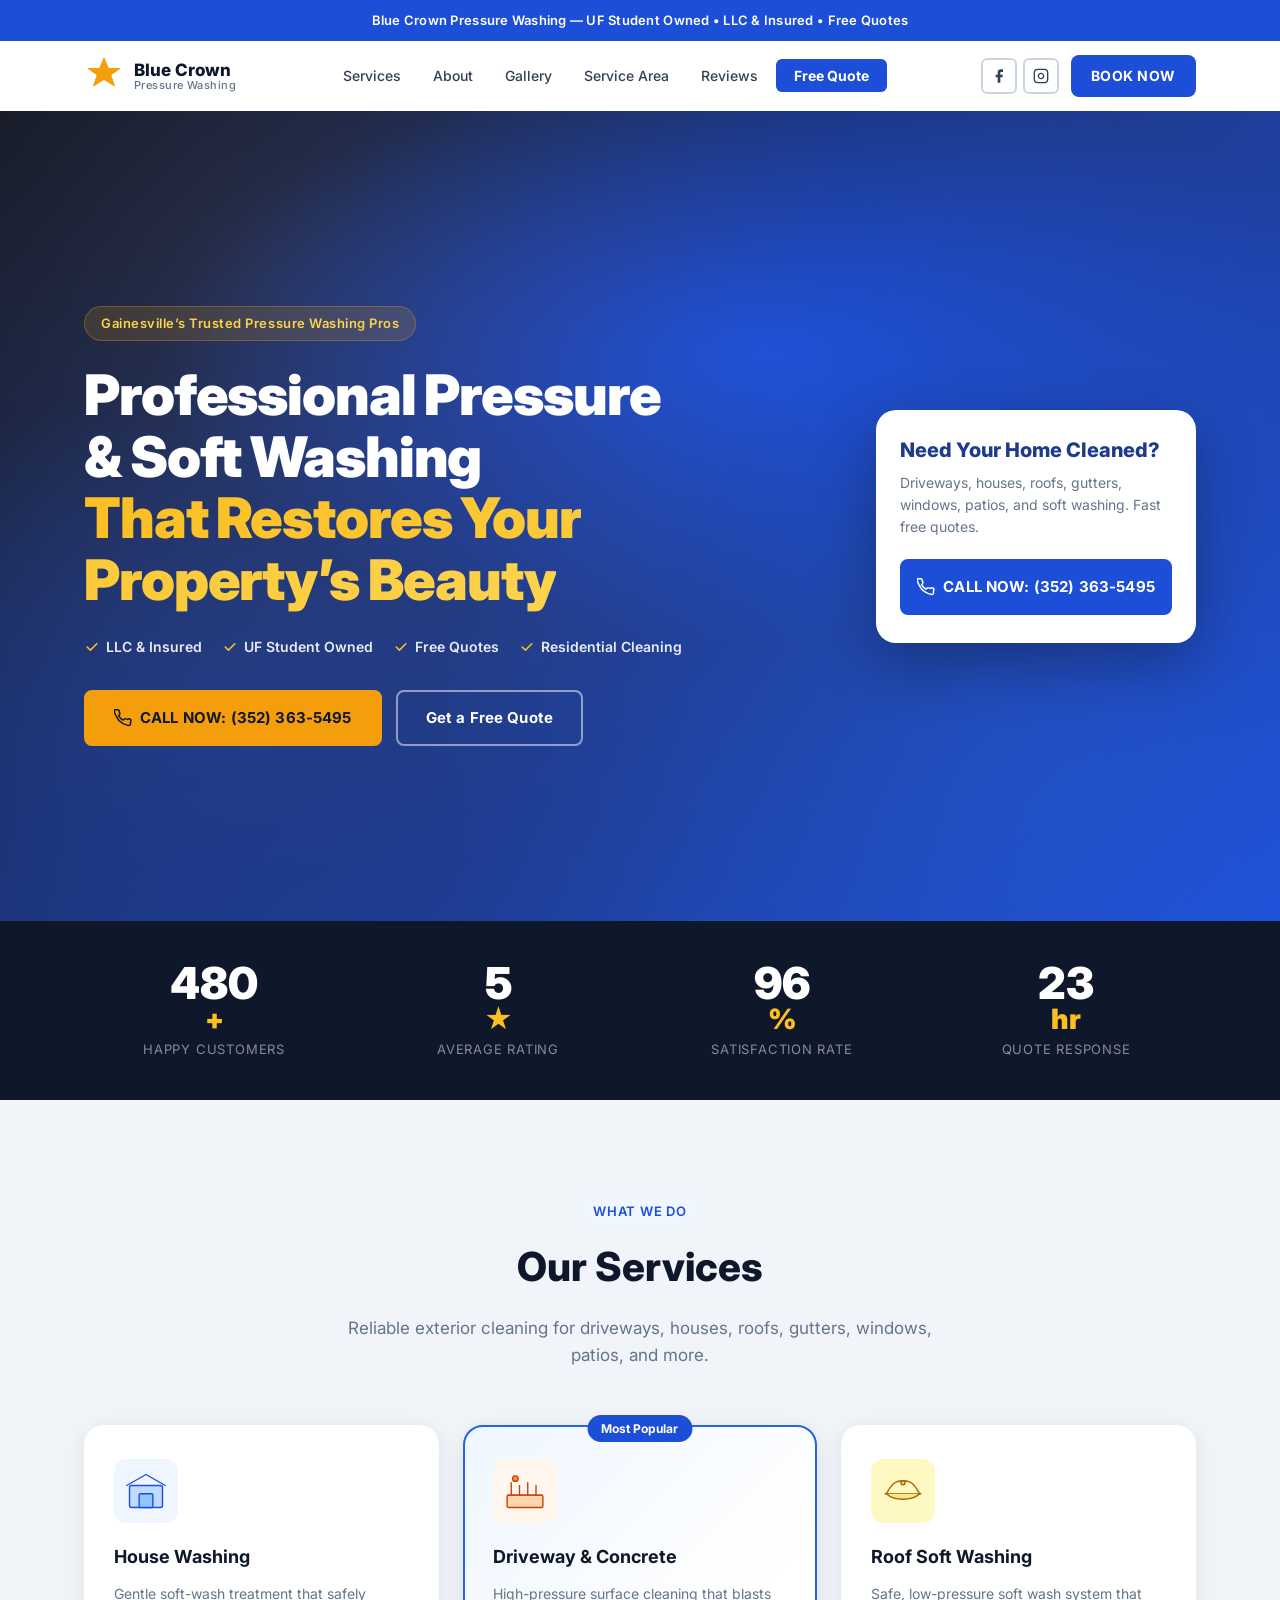
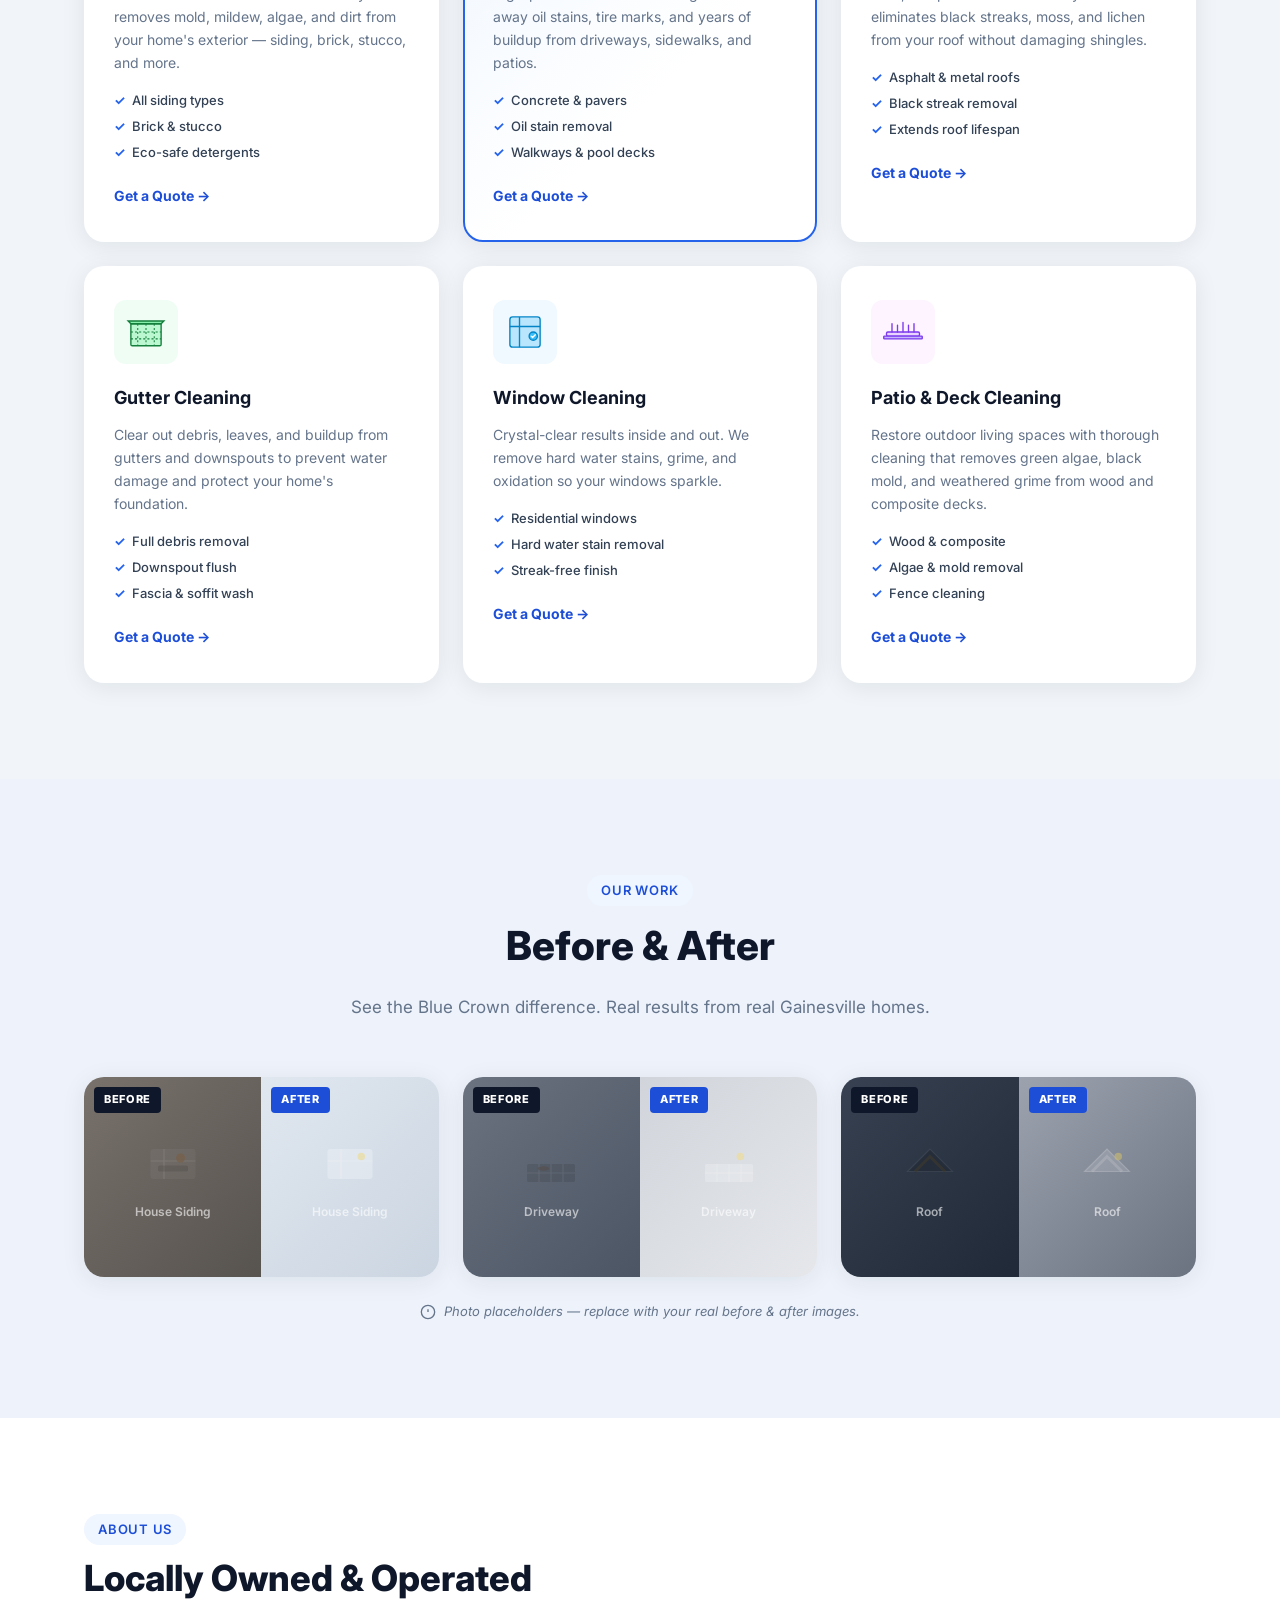
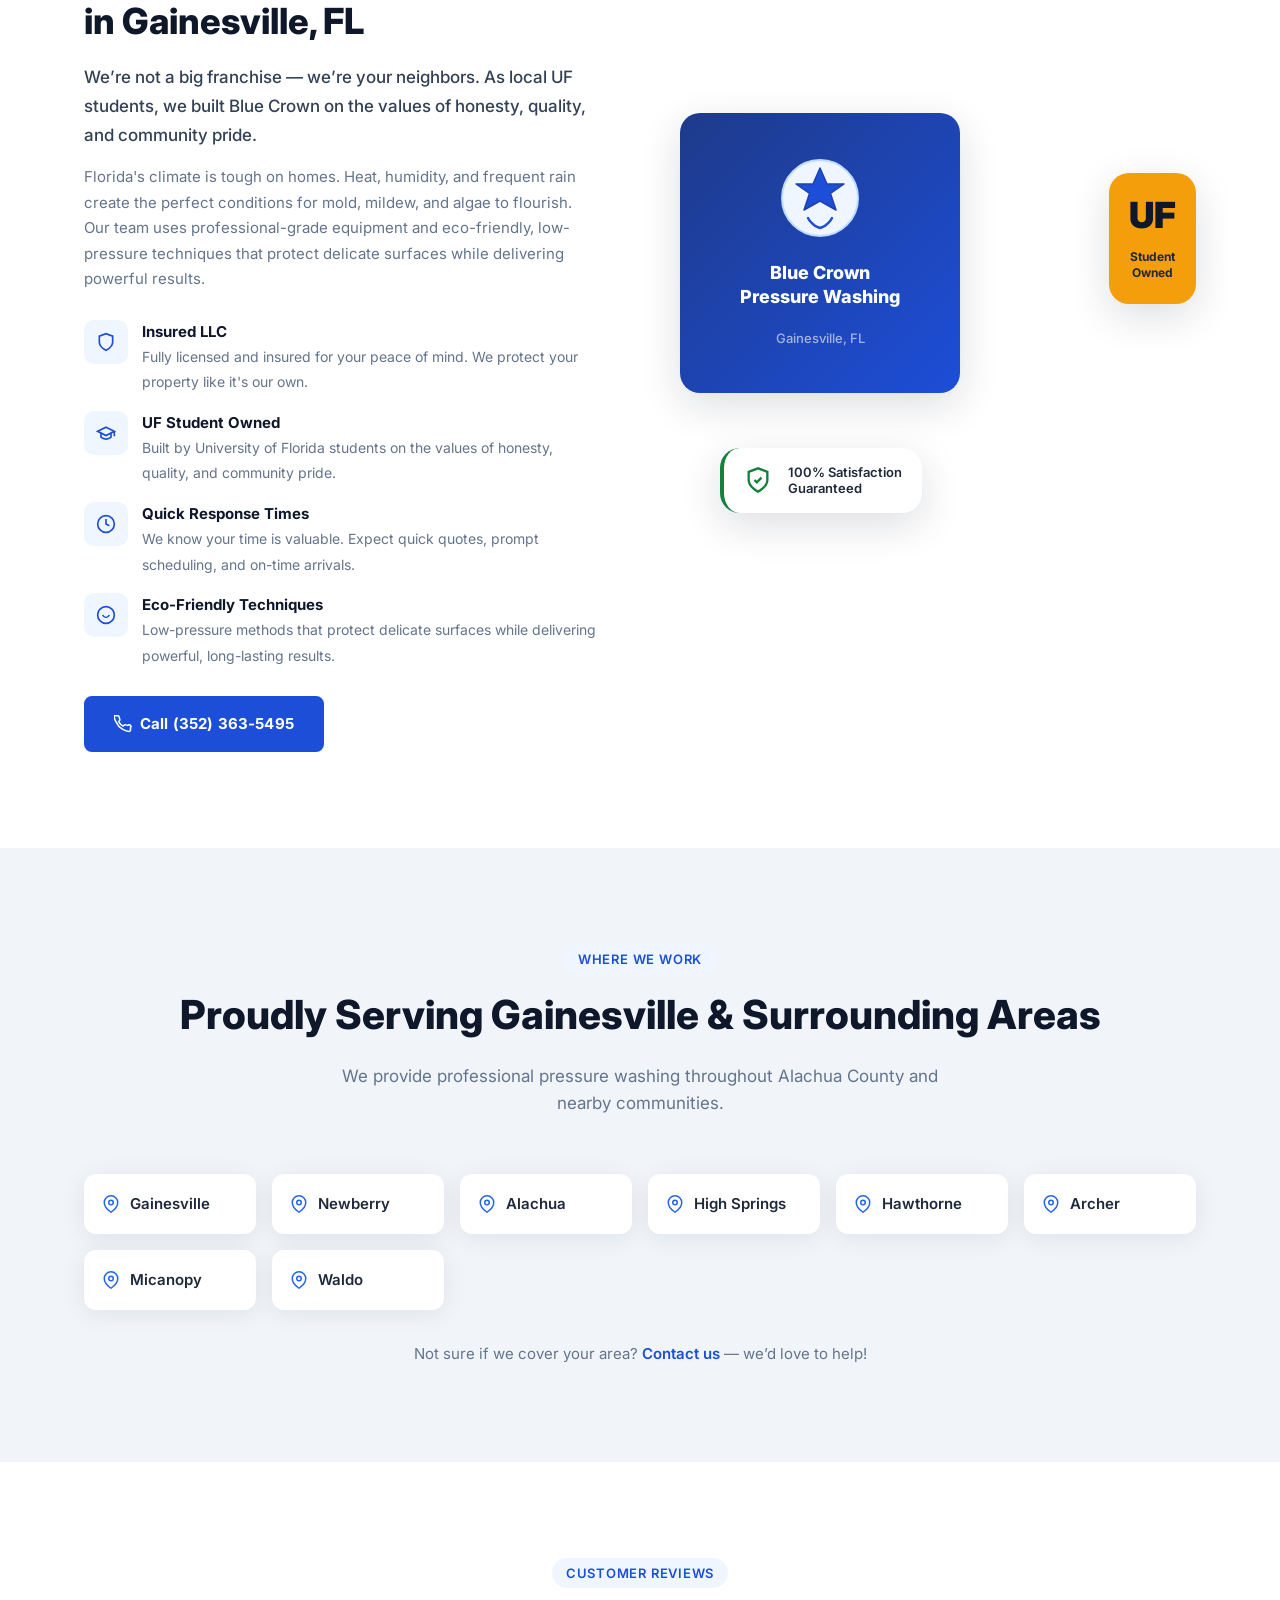
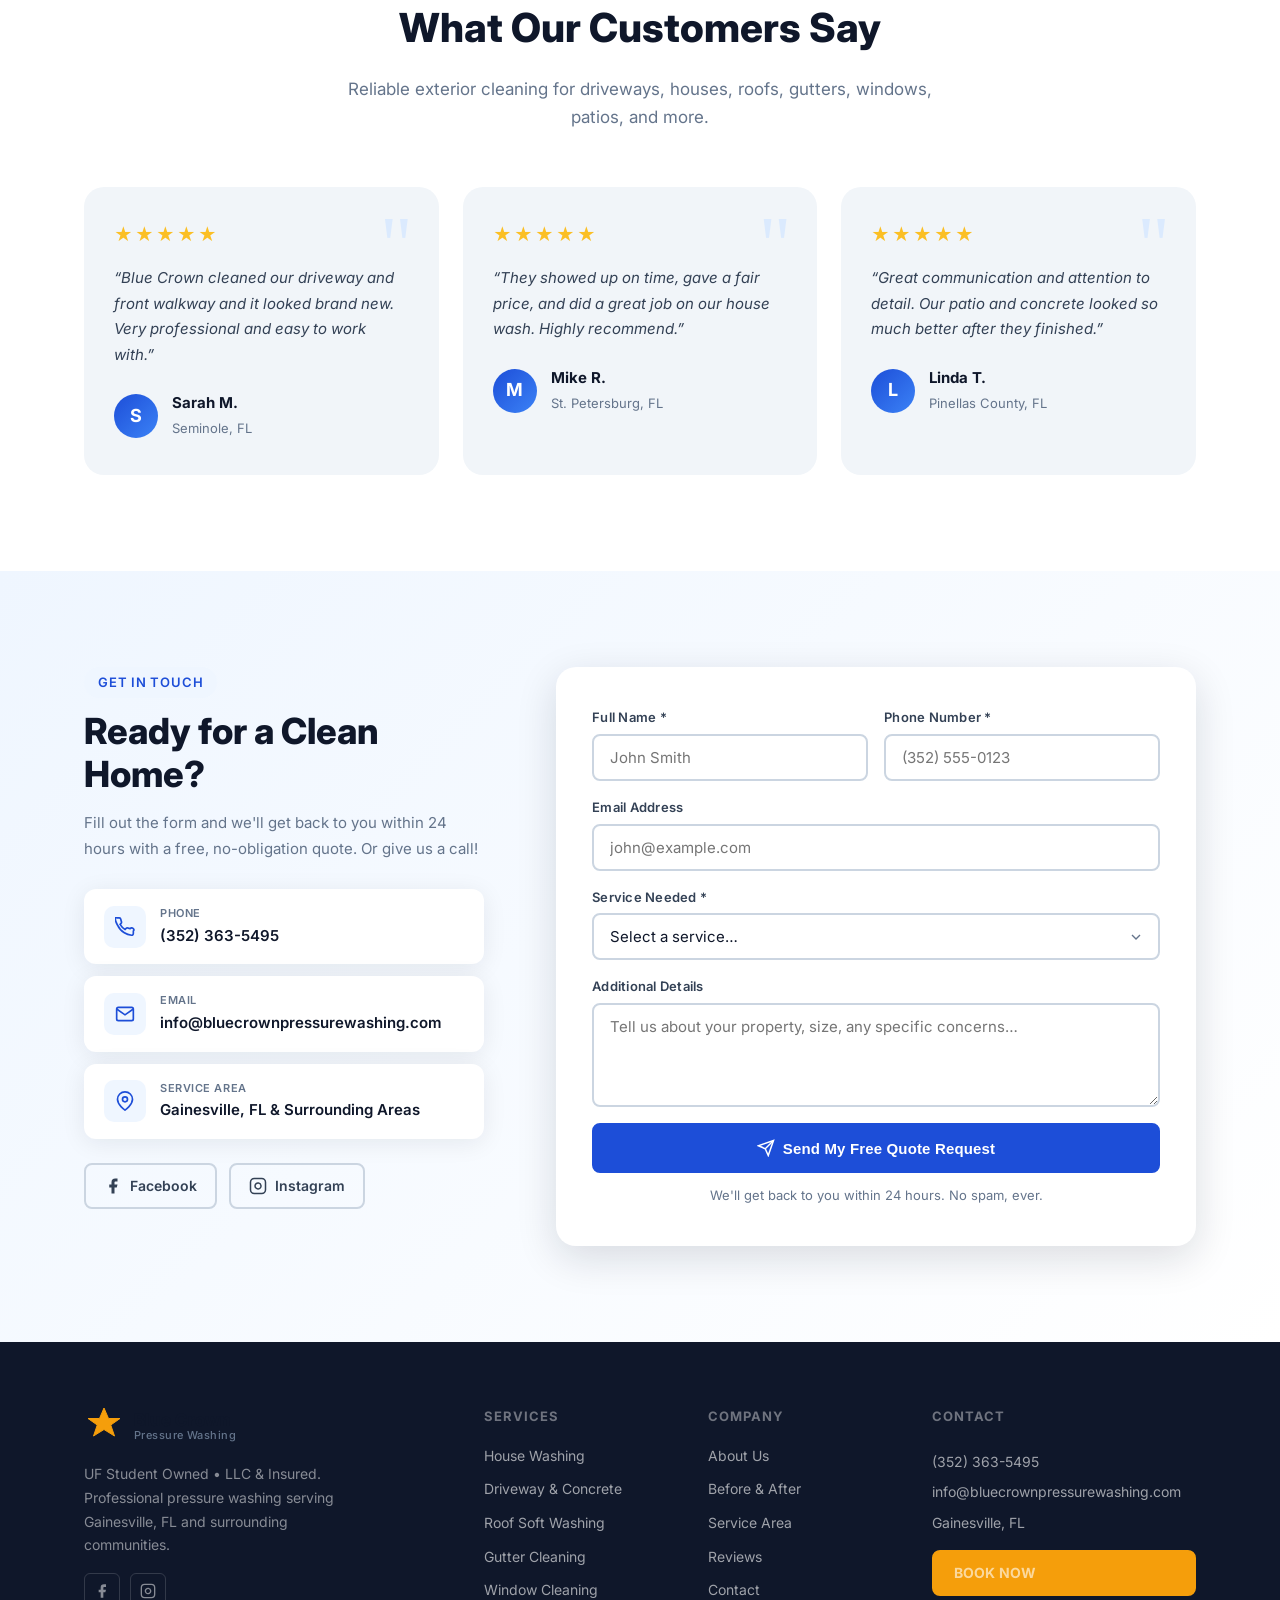
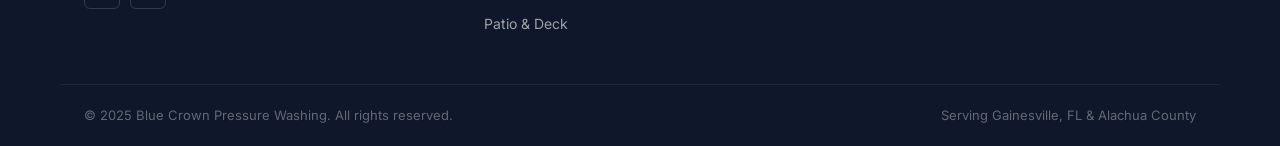
==== commit 32aa0dc4: "Update site with real business info from existing website - Phone number: (352) 363-5495 - UF Studen" ====
--- a/index.html
+++ b/index.html
@@ -3,14 +3,19 @@
 <head>
   <meta charset="UTF-8" />
   <meta name="viewport" content="width=device-width, initial-scale=1.0" />
-  <meta name="description" content="Blue Crown Pressure Washing — Professional residential pressure washing in Gainesville, FL. House washing, driveway cleaning, deck & patio cleaning, and roof soft washing." />
-  <title>Blue Crown Pressure Washing | Gainesville, FL</title>
+  <meta name="description" content="Blue Crown Pressure Washing — UF Student Owned, LLC &amp; Insured. Professional pressure washing in Gainesville, FL. House washing, driveway, roof, gutters, windows, patios. Call (352) 363-5495." />
+  <title>Blue Crown Pressure Washing | Gainesville, FL | (352) 363-5495</title>
   <link rel="preconnect" href="https://fonts.googleapis.com" />
   <link rel="preconnect" href="https://fonts.gstatic.com" crossorigin />
   <link href="https://fonts.googleapis.com/css2?family=Inter:wght@300;400;500;600;700;800;900&display=swap" rel="stylesheet" />
   <link rel="stylesheet" href="style.css" />
 </head>
 <body>
+
+  <!-- ANNOUNCEMENT BAR -->
+  <div class="announce-bar">
+    <span>Blue Crown Pressure Washing &mdash; UF Student Owned &bull; LLC &amp; Insured &bull; Free Quotes</span>
+  </div>
 
   <!-- HEADER -->
   <header id="header">
@@ -31,17 +36,22 @@
         <ul>
           <li><a href="#services">Services</a></li>
           <li><a href="#about">About</a></li>
-          <li><a href="#why-us">Why Us</a></li>
+          <li><a href="#gallery">Gallery</a></li>
           <li><a href="#service-area">Service Area</a></li>
           <li><a href="#testimonials">Reviews</a></li>
           <li><a href="#contact" class="nav-cta">Free Quote</a></li>
         </ul>
       </nav>
-      <div class="header-phone">
-        <a href="tel:XXXXXXXXXX">
-          <svg viewBox="0 0 24 24" fill="none" stroke="currentColor" stroke-width="2"><path d="M22 16.92v3a2 2 0 01-2.18 2 19.79 19.79 0 01-8.63-3.07A19.5 19.5 0 013.07 9.81a19.79 19.79 0 01-3.07-8.68A2 2 0 012 1h3a2 2 0 012 1.72c.127.96.361 1.903.7 2.81a2 2 0 01-.45 2.11L6.09 8.91a16 16 0 006 6l1.27-1.27a2 2 0 012.11-.45c.907.339 1.85.573 2.81.7A2 2 0 0122 16.92z"/></svg>
-          (XXX) XXX-XXXX
-        </a>
+      <div class="header-right">
+        <div class="social-icons">
+          <a href="https://www.facebook.com" target="_blank" rel="noopener" aria-label="Facebook">
+            <svg viewBox="0 0 24 24" fill="currentColor"><path d="M18 2h-3a5 5 0 00-5 5v3H7v4h3v8h4v-8h3l1-4h-4V7a1 1 0 011-1h3z"/></svg>
+          </a>
+          <a href="https://www.instagram.com" target="_blank" rel="noopener" aria-label="Instagram">
+            <svg viewBox="0 0 24 24" fill="none" stroke="currentColor" stroke-width="2"><rect x="2" y="2" width="20" height="20" rx="5" ry="5"/><path d="M16 11.37A4 4 0 1112.63 8 4 4 0 0116 11.37z"/><line x1="17.5" y1="6.5" x2="17.51" y2="6.5"/></svg>
+          </a>
+        </div>
+        <a href="tel:3523635495" class="btn-book">BOOK NOW</a>
       </div>
       <button class="hamburger" id="hamburger" aria-label="Open menu">
         <span></span><span></span><span></span>
@@ -53,33 +63,32 @@
   <section id="home" class="hero">
     <div class="hero-bg"></div>
     <div class="hero-overlay"></div>
-    <div class="container hero-content">
-      <div class="hero-badge">Gainesville's Trusted Pressure Washing Pros</div>
-      <h1>We Make Your Home<br><span class="highlight">Shine Like New</span></h1>
-      <p class="hero-sub">Professional pressure washing that removes years of grime, mold, and mildew — restoring your property's curb appeal and protecting your investment.</p>
-      <div class="hero-actions">
-        <a href="#contact" class="btn btn-primary">Get a Free Quote</a>
-        <a href="#services" class="btn btn-outline">View Services</a>
-      </div>
-      <div class="hero-trust">
-        <div class="trust-item">
-          <svg viewBox="0 0 24 24" fill="none" stroke="currentColor" stroke-width="2"><path d="M22 11.08V12a10 10 0 11-5.93-9.14"/><polyline points="22 4 12 14.01 9 11.01"/></svg>
-          Licensed &amp; Insured
-        </div>
-        <div class="trust-item">
-          <svg viewBox="0 0 24 24" fill="none" stroke="currentColor" stroke-width="2"><path d="M22 11.08V12a10 10 0 11-5.93-9.14"/><polyline points="22 4 12 14.01 9 11.01"/></svg>
-          Free Estimates
-        </div>
-        <div class="trust-item">
-          <svg viewBox="0 0 24 24" fill="none" stroke="currentColor" stroke-width="2"><path d="M22 11.08V12a10 10 0 11-5.93-9.14"/><polyline points="22 4 12 14.01 9 11.01"/></svg>
-          Satisfaction Guaranteed
-        </div>
-      </div>
-    </div>
-    <div class="hero-scroll">
-      <a href="#services" aria-label="Scroll down">
-        <svg viewBox="0 0 24 24" fill="none" stroke="currentColor" stroke-width="2"><polyline points="6 9 12 15 18 9"/></svg>
-      </a>
+    <div class="container hero-layout">
+      <div class="hero-content">
+        <div class="hero-badge">Gainesville&rsquo;s Trusted Pressure Washing Pros</div>
+        <h1>Professional Pressure<br>&amp; Soft Washing<br><span class="highlight">That Restores Your<br>Property&rsquo;s Beauty</span></h1>
+        <div class="hero-checklist">
+          <span><svg viewBox="0 0 20 20" fill="currentColor"><path fill-rule="evenodd" d="M16.707 5.293a1 1 0 010 1.414l-8 8a1 1 0 01-1.414 0l-4-4a1 1 0 011.414-1.414L8 12.586l7.293-7.293a1 1 0 011.414 0z" clip-rule="evenodd"/></svg>LLC &amp; Insured</span>
+          <span><svg viewBox="0 0 20 20" fill="currentColor"><path fill-rule="evenodd" d="M16.707 5.293a1 1 0 010 1.414l-8 8a1 1 0 01-1.414 0l-4-4a1 1 0 011.414-1.414L8 12.586l7.293-7.293a1 1 0 011.414 0z" clip-rule="evenodd"/></svg>UF Student Owned</span>
+          <span><svg viewBox="0 0 20 20" fill="currentColor"><path fill-rule="evenodd" d="M16.707 5.293a1 1 0 010 1.414l-8 8a1 1 0 01-1.414 0l-4-4a1 1 0 011.414-1.414L8 12.586l7.293-7.293a1 1 0 011.414 0z" clip-rule="evenodd"/></svg>Free Quotes</span>
+          <span><svg viewBox="0 0 20 20" fill="currentColor"><path fill-rule="evenodd" d="M16.707 5.293a1 1 0 010 1.414l-8 8a1 1 0 01-1.414 0l-4-4a1 1 0 011.414-1.414L8 12.586l7.293-7.293a1 1 0 011.414 0z" clip-rule="evenodd"/></svg>Residential Cleaning</span>
+        </div>
+        <div class="hero-actions">
+          <a href="tel:3523635495" class="btn btn-gold">
+            <svg viewBox="0 0 24 24" fill="none" stroke="currentColor" stroke-width="2"><path d="M22 16.92v3a2 2 0 01-2.18 2 19.79 19.79 0 01-8.63-3.07A19.5 19.5 0 013.07 9.81a19.79 19.79 0 01-3.07-8.68A2 2 0 012 1h3a2 2 0 012 1.72c.127.96.361 1.903.7 2.81a2 2 0 01-.45 2.11L6.09 8.91a16 16 0 006 6l1.27-1.27a2 2 0 012.11-.45c.907.339 1.85.573 2.81.7A2 2 0 0122 16.92z"/></svg>
+            CALL NOW: (352) 363-5495
+          </a>
+          <a href="#contact" class="btn btn-outline">Get a Free Quote</a>
+        </div>
+      </div>
+      <div class="hero-card">
+        <p class="hero-card-title">Need Your Home Cleaned?</p>
+        <p class="hero-card-body">Driveways, houses, roofs, gutters, windows, patios, and soft washing. Fast free quotes.</p>
+        <a href="tel:3523635495" class="btn btn-primary btn-full">
+          <svg viewBox="0 0 24 24" fill="none" stroke="currentColor" stroke-width="2"><path d="M22 16.92v3a2 2 0 01-2.18 2 19.79 19.79 0 01-8.63-3.07A19.5 19.5 0 013.07 9.81a19.79 19.79 0 01-3.07-8.68A2 2 0 012 1h3a2 2 0 012 1.72c.127.96.361 1.903.7 2.81a2 2 0 01-.45 2.11L6.09 8.91a16 16 0 006 6l1.27-1.27a2 2 0 012.11-.45c.907.339 1.85.573 2.81.7A2 2 0 0122 16.92z"/></svg>
+          CALL NOW: (352) 363-5495
+        </a>
+      </div>
     </div>
   </section>
 
@@ -99,8 +108,8 @@
         <span class="stat-label">Satisfaction Rate</span>
       </div>
       <div class="stat">
-        <span class="stat-num" data-target="10">0</span><span class="stat-suffix">+</span>
-        <span class="stat-label">Years Experience</span>
+        <span class="stat-num" data-target="24">0</span><span class="stat-suffix">hr</span>
+        <span class="stat-label">Quote Response</span>
       </div>
     </div>
   </section>
@@ -111,20 +120,13 @@
       <div class="section-header">
         <span class="section-tag">What We Do</span>
         <h2>Our Services</h2>
-        <p>From soft washing delicate surfaces to high-pressure cleaning tough concrete, we have the right technique for every job.</p>
+        <p>Reliable exterior cleaning for driveways, houses, roofs, gutters, windows, patios, and more.</p>
       </div>
       <div class="services-grid">
 
         <div class="service-card" data-animate>
-          <div class="service-icon" style="background: #EFF6FF;">
-            <svg viewBox="0 0 64 64" fill="none" xmlns="http://www.w3.org/2000/svg">
-              <rect x="8" y="24" width="48" height="32" rx="3" fill="#BFDBFE" stroke="#1D4ED8" stroke-width="2"/>
-              <path d="M4 24L32 8L60 24" stroke="#1D4ED8" stroke-width="2" stroke-linecap="round" stroke-linejoin="round"/>
-              <rect x="22" y="36" width="20" height="20" rx="2" fill="#93C5FD" stroke="#1D4ED8" stroke-width="2"/>
-              <path d="M20 16C24 12 30 10 32 10" stroke="#F59E0B" stroke-width="2" stroke-linecap="round"/>
-              <path d="M36 44C38 38 40 32 42 28" stroke="#1D4ED8" stroke-width="1.5" stroke-linecap="round" stroke-dasharray="2 2"/>
-              <circle cx="43" cy="26" r="2" fill="#3B82F6"/>
-            </svg>
+          <div class="service-icon" style="background:#EFF6FF;">
+            <svg viewBox="0 0 64 64" fill="none"><rect x="8" y="24" width="48" height="32" rx="3" fill="#BFDBFE" stroke="#1D4ED8" stroke-width="2"/><path d="M4 24L32 8L60 24" stroke="#1D4ED8" stroke-width="2" stroke-linecap="round" stroke-linejoin="round"/><rect x="22" y="36" width="20" height="20" rx="2" fill="#93C5FD" stroke="#1D4ED8" stroke-width="2"/></svg>
           </div>
           <h3>House Washing</h3>
           <p>Gentle soft-wash treatment that safely removes mold, mildew, algae, and dirt from your home's exterior — siding, brick, stucco, and more.</p>
@@ -133,177 +135,221 @@
             <li>Brick &amp; stucco</li>
             <li>Eco-safe detergents</li>
           </ul>
-          <a href="#contact" class="service-link">Get a Quote →</a>
+          <a href="#contact" class="service-link">Get a Quote &rarr;</a>
         </div>
 
         <div class="service-card featured" data-animate>
           <div class="featured-badge">Most Popular</div>
-          <div class="service-icon" style="background: #FFF7ED;">
-            <svg viewBox="0 0 64 64" fill="none" xmlns="http://www.w3.org/2000/svg">
-              <rect x="6" y="38" width="52" height="18" rx="2" fill="#FED7AA" stroke="#C2410C" stroke-width="2"/>
-              <path d="M12 38V20M24 38V24M36 38V20M48 38V24" stroke="#C2410C" stroke-width="2" stroke-linecap="round"/>
-              <path d="M6 38H58" stroke="#C2410C" stroke-width="2"/>
-              <circle cx="18" cy="14" r="4" fill="#FB923C" stroke="#C2410C" stroke-width="2"/>
-              <path d="M18 18V38" stroke="#C2410C" stroke-width="1.5" stroke-dasharray="2 2"/>
-            </svg>
+          <div class="service-icon" style="background:#FFF7ED;">
+            <svg viewBox="0 0 64 64" fill="none"><rect x="6" y="38" width="52" height="18" rx="2" fill="#FED7AA" stroke="#C2410C" stroke-width="2"/><path d="M12 38V20M24 38V24M36 38V20M48 38V24" stroke="#C2410C" stroke-width="2" stroke-linecap="round"/><path d="M6 38H58" stroke="#C2410C" stroke-width="2"/><circle cx="18" cy="14" r="4" fill="#FB923C" stroke="#C2410C" stroke-width="2"/></svg>
           </div>
           <h3>Driveway &amp; Concrete</h3>
-          <p>High-pressure surface cleaning that blasts away oil stains, tire marks, gum, and years of buildup from driveways, sidewalks, and patios.</p>
+          <p>High-pressure surface cleaning that blasts away oil stains, tire marks, and years of buildup from driveways, sidewalks, and patios.</p>
           <ul class="service-features">
             <li>Concrete &amp; pavers</li>
             <li>Oil stain removal</li>
             <li>Walkways &amp; pool decks</li>
           </ul>
-          <a href="#contact" class="service-link">Get a Quote →</a>
+          <a href="#contact" class="service-link">Get a Quote &rarr;</a>
         </div>
 
         <div class="service-card" data-animate>
-          <div class="service-icon" style="background: #F0FDF4;">
-            <svg viewBox="0 0 64 64" fill="none" xmlns="http://www.w3.org/2000/svg">
-              <rect x="8" y="32" width="48" height="6" rx="2" fill="#BBF7D0" stroke="#15803D" stroke-width="2"/>
-              <rect x="4" y="38" width="56" height="4" rx="1" fill="#86EFAC" stroke="#15803D" stroke-width="2"/>
-              <path d="M16 32V20M24 32V22M32 32V18M40 32V22M48 32V20" stroke="#15803D" stroke-width="2" stroke-linecap="round"/>
-              <path d="M16 20C14 16 12 12 14 10C16 8 18 10 16 14" stroke="#15803D" stroke-width="1.5" stroke-linecap="round"/>
-              <path d="M32 18C30 14 30 10 32 8C34 6 36 10 32 14" stroke="#15803D" stroke-width="1.5" stroke-linecap="round"/>
-            </svg>
-          </div>
-          <h3>Deck &amp; Patio Cleaning</h3>
-          <p>Restore your outdoor living spaces with thorough cleaning that removes green algae, black mold, and weathered grime from wood and composite decks.</p>
+          <div class="service-icon" style="background:#FEF9C3;">
+            <svg viewBox="0 0 64 64" fill="none"><path d="M8 36C8 36 14 24 20 20C26 16 38 16 44 20C50 24 56 36 56 36" stroke="#A16207" stroke-width="2" stroke-linecap="round"/><path d="M6 36H58" stroke="#A16207" stroke-width="2" stroke-linecap="round"/><path d="M8 36C12 40 20 44 32 44C44 44 52 40 56 36" fill="#FDE68A" stroke="#A16207" stroke-width="2" stroke-linecap="round"/><circle cx="32" cy="20" r="3" fill="#FCD34D" stroke="#A16207" stroke-width="2"/></svg>
+          </div>
+          <h3>Roof Soft Washing</h3>
+          <p>Safe, low-pressure soft wash system that eliminates black streaks, moss, and lichen from your roof without damaging shingles.</p>
+          <ul class="service-features">
+            <li>Asphalt &amp; metal roofs</li>
+            <li>Black streak removal</li>
+            <li>Extends roof lifespan</li>
+          </ul>
+          <a href="#contact" class="service-link">Get a Quote &rarr;</a>
+        </div>
+
+        <div class="service-card" data-animate>
+          <div class="service-icon" style="background:#F0FDF4;">
+            <svg viewBox="0 0 64 64" fill="none"><path d="M10 20H54V50C54 51.1 53.1 52 52 52H12C10.9 52 10 51.1 10 50V20Z" fill="#BBF7D0" stroke="#15803D" stroke-width="2"/><path d="M6 16H58L54 20H10L6 16Z" fill="#86EFAC" stroke="#15803D" stroke-width="2"/><path d="M20 20V52M32 20V52M44 20V52" stroke="#15803D" stroke-width="1.5" stroke-dasharray="3 3"/><path d="M10 32H54M10 42H54" stroke="#15803D" stroke-width="1.5" stroke-dasharray="3 3"/></svg>
+          </div>
+          <h3>Gutter Cleaning</h3>
+          <p>Clear out debris, leaves, and buildup from gutters and downspouts to prevent water damage and protect your home's foundation.</p>
+          <ul class="service-features">
+            <li>Full debris removal</li>
+            <li>Downspout flush</li>
+            <li>Fascia &amp; soffit wash</li>
+          </ul>
+          <a href="#contact" class="service-link">Get a Quote &rarr;</a>
+        </div>
+
+        <div class="service-card" data-animate>
+          <div class="service-icon" style="background:#F0F9FF;">
+            <svg viewBox="0 0 64 64" fill="none"><rect x="10" y="10" width="44" height="44" rx="4" fill="#BAE6FD" stroke="#0284C7" stroke-width="2"/><path d="M10 24H54M24 10V54" stroke="#0284C7" stroke-width="2"/><circle cx="44" cy="38" r="6" fill="#38BDF8" stroke="#0284C7" stroke-width="2"/><path d="M41 38L43 40L47 36" stroke="white" stroke-width="2" stroke-linecap="round" stroke-linejoin="round"/></svg>
+          </div>
+          <h3>Window Cleaning</h3>
+          <p>Crystal-clear results inside and out. We remove hard water stains, grime, and oxidation so your windows sparkle.</p>
+          <ul class="service-features">
+            <li>Residential windows</li>
+            <li>Hard water stain removal</li>
+            <li>Streak-free finish</li>
+          </ul>
+          <a href="#contact" class="service-link">Get a Quote &rarr;</a>
+        </div>
+
+        <div class="service-card" data-animate>
+          <div class="service-icon" style="background:#FDF4FF;">
+            <svg viewBox="0 0 64 64" fill="none"><rect x="8" y="32" width="48" height="6" rx="2" fill="#E9D5FF" stroke="#7C3AED" stroke-width="2"/><rect x="4" y="38" width="56" height="4" rx="1" fill="#C4B5FD" stroke="#7C3AED" stroke-width="2"/><path d="M16 32V20M24 32V22M32 32V18M40 32V22M48 32V20" stroke="#7C3AED" stroke-width="2" stroke-linecap="round"/></svg>
+          </div>
+          <h3>Patio &amp; Deck Cleaning</h3>
+          <p>Restore outdoor living spaces with thorough cleaning that removes green algae, black mold, and weathered grime from wood and composite decks.</p>
           <ul class="service-features">
             <li>Wood &amp; composite</li>
             <li>Algae &amp; mold removal</li>
             <li>Fence cleaning</li>
           </ul>
-          <a href="#contact" class="service-link">Get a Quote →</a>
-        </div>
-
-        <div class="service-card" data-animate>
-          <div class="service-icon" style="background: #FEF9C3;">
-            <svg viewBox="0 0 64 64" fill="none" xmlns="http://www.w3.org/2000/svg">
-              <path d="M8 36C8 36 14 24 20 20C26 16 38 16 44 20C50 24 56 36 56 36" stroke="#A16207" stroke-width="2" stroke-linecap="round"/>
-              <path d="M6 36H58" stroke="#A16207" stroke-width="2" stroke-linecap="round"/>
-              <path d="M8 36C12 40 20 44 32 44C44 44 52 40 56 36" fill="#FDE68A" stroke="#A16207" stroke-width="2" stroke-linecap="round"/>
-              <path d="M20 36C24 40 28 44 32 44" stroke="#A16207" stroke-width="1.5" stroke-linecap="round"/>
-              <path d="M44 36C40 40 36 44 32 44" stroke="#A16207" stroke-width="1.5" stroke-linecap="round"/>
-              <circle cx="32" cy="20" r="3" fill="#FCD34D" stroke="#A16207" stroke-width="2"/>
-              <path d="M32 14C32 14 28 8 32 4C36 8 32 14 32 14Z" fill="#FCD34D" stroke="#A16207" stroke-width="1.5"/>
-            </svg>
-          </div>
-          <h3>Roof Soft Washing</h3>
-          <p>Safe, low-pressure soft wash system that eliminates black streaks, moss, and lichen from your roof without damaging shingles or voiding warranties.</p>
-          <ul class="service-features">
-            <li>Asphalt &amp; tile roofs</li>
-            <li>Black streak removal</li>
-            <li>Extends roof lifespan</li>
-          </ul>
-          <a href="#contact" class="service-link">Get a Quote →</a>
-        </div>
-
-      </div>
+          <a href="#contact" class="service-link">Get a Quote &rarr;</a>
+        </div>
+
+      </div>
+    </div>
+  </section>
+
+  <!-- BEFORE / AFTER GALLERY -->
+  <section id="gallery" class="gallery section">
+    <div class="container">
+      <div class="section-header">
+        <span class="section-tag">Our Work</span>
+        <h2>Before &amp; After</h2>
+        <p>See the Blue Crown difference. Real results from real Gainesville homes.</p>
+      </div>
+      <div class="gallery-grid">
+        <div class="ba-card" data-animate>
+          <div class="ba-pair">
+            <div class="ba-img ba-before">
+              <span class="ba-label before-label">BEFORE</span>
+              <div class="ba-placeholder" style="background:linear-gradient(135deg,#78716c,#57534e);">
+                <svg viewBox="0 0 80 80" fill="none"><rect x="10" y="20" width="60" height="40" rx="4" fill="rgba(255,255,255,0.08)"/><path d="M10 36h60M28 20v40" stroke="rgba(255,255,255,0.2)" stroke-width="1.5"/><circle cx="50" cy="32" r="6" fill="rgba(139,90,43,0.6)"/><rect x="20" y="42" width="40" height="8" fill="rgba(0,0,0,0.2)" rx="2"/></svg>
+                <p>House Siding</p>
+              </div>
+            </div>
+            <div class="ba-img ba-after">
+              <span class="ba-label after-label">AFTER</span>
+              <div class="ba-placeholder" style="background:linear-gradient(135deg,#e0e7ef,#cbd5e1);">
+                <svg viewBox="0 0 80 80" fill="none"><rect x="10" y="20" width="60" height="40" rx="4" fill="rgba(255,255,255,0.5)"/><path d="M10 36h60M28 20v40" stroke="rgba(255,255,255,0.6)" stroke-width="1.5"/><circle cx="55" cy="30" r="5" fill="rgba(255,220,80,0.7)"/></svg>
+                <p>House Siding</p>
+              </div>
+            </div>
+          </div>
+        </div>
+        <div class="ba-card" data-animate>
+          <div class="ba-pair">
+            <div class="ba-img ba-before">
+              <span class="ba-label before-label">BEFORE</span>
+              <div class="ba-placeholder" style="background:linear-gradient(135deg,#6b7280,#4b5563);">
+                <svg viewBox="0 0 80 80" fill="none"><rect x="8" y="40" width="64" height="24" rx="2" fill="rgba(0,0,0,0.2)"/><path d="M8 52h64M24 40v24M40 40v24M56 40v24" stroke="rgba(255,255,255,0.15)" stroke-width="1.5"/><ellipse cx="30" cy="46" rx="8" ry="3" fill="rgba(80,50,20,0.5)"/></svg>
+                <p>Driveway</p>
+              </div>
+            </div>
+            <div class="ba-img ba-after">
+              <span class="ba-label after-label">AFTER</span>
+              <div class="ba-placeholder" style="background:linear-gradient(135deg,#d1d5db,#e5e7eb);">
+                <svg viewBox="0 0 80 80" fill="none"><rect x="8" y="40" width="64" height="24" rx="2" fill="rgba(255,255,255,0.4)"/><path d="M8 52h64M24 40v24M40 40v24M56 40v24" stroke="rgba(255,255,255,0.5)" stroke-width="1.5"/><circle cx="55" cy="30" r="5" fill="rgba(255,220,80,0.7)"/></svg>
+                <p>Driveway</p>
+              </div>
+            </div>
+          </div>
+        </div>
+        <div class="ba-card" data-animate>
+          <div class="ba-pair">
+            <div class="ba-img ba-before">
+              <span class="ba-label before-label">BEFORE</span>
+              <div class="ba-placeholder" style="background:linear-gradient(135deg,#374151,#1f2937);">
+                <svg viewBox="0 0 80 80" fill="none"><path d="M10 50 L40 20 L70 50Z" fill="rgba(0,0,0,0.3)" stroke="rgba(255,255,255,0.15)" stroke-width="1.5"/><path d="M20 50 L40 30 L60 50" stroke="rgba(80,60,20,0.6)" stroke-width="4" fill="none"/></svg>
+                <p>Roof</p>
+              </div>
+            </div>
+            <div class="ba-img ba-after">
+              <span class="ba-label after-label">AFTER</span>
+              <div class="ba-placeholder" style="background:linear-gradient(135deg,#9ca3af,#6b7280);">
+                <svg viewBox="0 0 80 80" fill="none"><path d="M10 50 L40 20 L70 50Z" fill="rgba(255,255,255,0.25)" stroke="rgba(255,255,255,0.4)" stroke-width="1.5"/><path d="M20 50 L40 30 L60 50" stroke="rgba(255,255,255,0.3)" stroke-width="4" fill="none"/><circle cx="55" cy="30" r="5" fill="rgba(255,220,80,0.7)"/></svg>
+                <p>Roof</p>
+              </div>
+            </div>
+          </div>
+        </div>
+      </div>
+      <p class="gallery-note">
+        <svg viewBox="0 0 24 24" fill="none" stroke="currentColor" stroke-width="2"><circle cx="12" cy="12" r="10"/><line x1="12" y1="8" x2="12" y2="12"/><line x1="12" y1="16" x2="12.01" y2="16"/></svg>
+        Photo placeholders — replace with your real before &amp; after images.
+      </p>
     </div>
   </section>
 
   <!-- ABOUT -->
   <section id="about" class="about section">
     <div class="container about-inner">
-      <div class="about-visual" data-animate>
-        <div class="about-card about-card-main">
-          <div class="about-icon-lg">
-            <svg viewBox="0 0 80 80" fill="none" xmlns="http://www.w3.org/2000/svg">
-              <circle cx="40" cy="40" r="38" fill="#EFF6FF" stroke="#BFDBFE" stroke-width="2"/>
-              <path d="M40 10L47 26H64L50.5 35.5L56 52L40 43L24 52L29.5 35.5L16 26H33L40 10Z" fill="#1D4ED8" stroke="#1E40AF" stroke-width="1.5" stroke-linejoin="round"/>
-              <path d="M28 60C28 60 32 68 40 70C48 68 52 60 52 60" stroke="#1D4ED8" stroke-width="2.5" stroke-linecap="round"/>
-            </svg>
-          </div>
-          <p class="about-card-text">Gainesville's<br/>Pressure Washing Pros</p>
-        </div>
-        <div class="about-card about-card-stat">
-          <span class="big-num">10+</span>
-          <span>Years Serving<br/>North Florida</span>
-        </div>
-        <div class="about-card about-card-guarantee">
-          <svg viewBox="0 0 24 24" fill="none" stroke="#15803D" stroke-width="2"><path d="M12 22s8-4 8-10V5l-8-3-8 3v7c0 6 8 10 8 10z"/><polyline points="9 12 11 14 15 10"/></svg>
-          <span>100% Satisfaction<br/>Guaranteed</span>
-        </div>
-      </div>
       <div class="about-content" data-animate>
         <span class="section-tag">About Us</span>
         <h2>Locally Owned &amp; Operated<br/>in Gainesville, FL</h2>
-        <p class="about-lead">At Blue Crown Pressure Washing, we're not just another cleaning company — we're your neighbors. We take pride in serving the Gainesville community with honest, reliable, and professional exterior cleaning services.</p>
-        <p>Florida's climate is tough on homes. Heat, humidity, and frequent rain create the perfect conditions for mold, mildew, and algae to flourish on your property. Our team uses professional-grade equipment and eco-friendly solutions to restore and protect your home's exterior.</p>
-        <p>We treat every property like it's our own, arriving on time, communicating clearly, and never leaving until you're completely satisfied.</p>
+        <p class="about-lead">We&rsquo;re not a big franchise &mdash; we&rsquo;re your neighbors. As local UF students, we built Blue Crown on the values of honesty, quality, and community pride.</p>
+        <p>Florida's climate is tough on homes. Heat, humidity, and frequent rain create the perfect conditions for mold, mildew, and algae to flourish. Our team uses professional-grade equipment and eco-friendly, low-pressure techniques that protect delicate surfaces while delivering powerful results.</p>
         <div class="about-values">
           <div class="value-item">
             <div class="value-icon">
               <svg viewBox="0 0 24 24" fill="none" stroke="currentColor" stroke-width="2"><path d="M12 22s8-4 8-10V5l-8-3-8 3v7c0 6 8 10 8 10z"/></svg>
             </div>
             <div>
-              <strong>Licensed &amp; Insured</strong>
-              <span>Full liability coverage on every job</span>
+              <strong>Insured LLC</strong>
+              <span>Fully licensed and insured for your peace of mind. We protect your property like it's our own.</span>
             </div>
           </div>
           <div class="value-item">
             <div class="value-icon">
-              <svg viewBox="0 0 24 24" fill="none" stroke="currentColor" stroke-width="2"><path d="M12 2a10 10 0 100 20 10 10 0 000-20z"/><path d="M12 6v6l4 2"/></svg>
-            </div>
-            <div>
-              <strong>On-Time, Every Time</strong>
-              <span>We respect your schedule</span>
+              <svg viewBox="0 0 24 24" fill="none" stroke="currentColor" stroke-width="2"><path d="M22 10v6M2 10l10-5 10 5-10 5z"/><path d="M6 12v5c3 3 9 3 12 0v-5"/></svg>
+            </div>
+            <div>
+              <strong>UF Student Owned</strong>
+              <span>Built by University of Florida students on the values of honesty, quality, and community pride.</span>
             </div>
           </div>
           <div class="value-item">
             <div class="value-icon">
-              <svg viewBox="0 0 24 24" fill="none" stroke="currentColor" stroke-width="2"><path d="M3 6h18M3 12h18M3 18h18"/><circle cx="7" cy="6" r="1" fill="currentColor"/><circle cx="7" cy="12" r="1" fill="currentColor"/><circle cx="7" cy="18" r="1" fill="currentColor"/></svg>
-            </div>
-            <div>
-              <strong>Eco-Friendly Products</strong>
-              <span>Safe for your family &amp; landscaping</span>
-            </div>
-          </div>
-        </div>
-        <a href="#contact" class="btn btn-primary">Get Your Free Estimate</a>
-      </div>
-    </div>
-  </section>
-
-  <!-- WHY US -->
-  <section id="why-us" class="why-us section">
-    <div class="container">
-      <div class="section-header light">
-        <span class="section-tag">Why Choose Us</span>
-        <h2>The Blue Crown Difference</h2>
-        <p>We go beyond just spraying water. Our professional approach ensures the best results while protecting your property.</p>
-      </div>
-      <div class="why-grid">
-        <div class="why-card" data-animate>
-          <div class="why-num">01</div>
-          <h3>Professional Equipment</h3>
-          <p>We use commercial-grade pressure washers, surface cleaners, and soft wash systems — not the kind you rent from Home Depot.</p>
-        </div>
-        <div class="why-card" data-animate>
-          <div class="why-num">02</div>
-          <h3>Right Technique for the Surface</h3>
-          <p>Soft wash for roofs and siding, high pressure for concrete. We never use one-size-fits-all methods that can damage your home.</p>
-        </div>
-        <div class="why-card" data-animate>
-          <div class="why-num">03</div>
-          <h3>Transparent Pricing</h3>
-          <p>No surprise charges. We provide detailed quotes upfront and explain exactly what's included before any work begins.</p>
-        </div>
-        <div class="why-card" data-animate>
-          <div class="why-num">04</div>
-          <h3>Locally Rooted</h3>
-          <p>As a Gainesville-based business, we understand Florida's unique climate challenges and what it takes to keep local homes clean.</p>
-        </div>
-        <div class="why-card" data-animate>
-          <div class="why-num">05</div>
-          <h3>Fully Insured</h3>
-          <p>Every job is covered by full liability insurance. You're protected — and so are we.</p>
-        </div>
-        <div class="why-card" data-animate>
-          <div class="why-num">06</div>
-          <h3>Satisfaction Guarantee</h3>
-          <p>If you're not 100% happy with the results, we'll make it right. Your satisfaction is our top priority, no questions asked.</p>
+              <svg viewBox="0 0 24 24" fill="none" stroke="currentColor" stroke-width="2"><circle cx="12" cy="12" r="10"/><polyline points="12 6 12 12 16 14"/></svg>
+            </div>
+            <div>
+              <strong>Quick Response Times</strong>
+              <span>We know your time is valuable. Expect quick quotes, prompt scheduling, and on-time arrivals.</span>
+            </div>
+          </div>
+          <div class="value-item">
+            <div class="value-icon">
+              <svg viewBox="0 0 24 24" fill="none" stroke="currentColor" stroke-width="2"><path d="M12 2a10 10 0 100 20 10 10 0 000-20z"/><path d="M8 12s1.5 3 4 3 4-3 4-3"/><line x1="9" y1="9" x2="9.01" y2="9"/><line x1="15" y1="9" x2="15.01" y2="9"/></svg>
+            </div>
+            <div>
+              <strong>Eco-Friendly Techniques</strong>
+              <span>Low-pressure methods that protect delicate surfaces while delivering powerful, long-lasting results.</span>
+            </div>
+          </div>
+        </div>
+        <a href="tel:3523635495" class="btn btn-primary">
+          <svg viewBox="0 0 24 24" fill="none" stroke="currentColor" stroke-width="2"><path d="M22 16.92v3a2 2 0 01-2.18 2 19.79 19.79 0 01-8.63-3.07A19.5 19.5 0 013.07 9.81a19.79 19.79 0 01-3.07-8.68A2 2 0 012 1h3a2 2 0 012 1.72c.127.96.361 1.903.7 2.81a2 2 0 01-.45 2.11L6.09 8.91a16 16 0 006 6l1.27-1.27a2 2 0 012.11-.45c.907.339 1.85.573 2.81.7A2 2 0 0122 16.92z"/></svg>
+          Call (352) 363-5495
+        </a>
+      </div>
+      <div class="about-visual" data-animate>
+        <div class="about-card about-card-main">
+          <div class="about-icon-lg">
+            <svg viewBox="0 0 80 80" fill="none"><circle cx="40" cy="40" r="38" fill="#EFF6FF" stroke="#BFDBFE" stroke-width="2"/><path d="M40 10L47 26H64L50.5 35.5L56 52L40 43L24 52L29.5 35.5L16 26H33L40 10Z" fill="#1D4ED8" stroke="#1E40AF" stroke-width="1.5" stroke-linejoin="round"/><path d="M28 60C28 60 32 68 40 70C48 68 52 60 52 60" stroke="#1D4ED8" stroke-width="2.5" stroke-linecap="round"/></svg>
+          </div>
+          <p class="about-card-text">Blue Crown<br/>Pressure Washing</p>
+          <p class="about-card-sub">Gainesville, FL</p>
+        </div>
+        <div class="about-card about-card-stat">
+          <span class="big-num">UF</span>
+          <span>Student<br/>Owned</span>
+        </div>
+        <div class="about-card about-card-guarantee">
+          <svg viewBox="0 0 24 24" fill="none" stroke="#15803D" stroke-width="2"><path d="M12 22s8-4 8-10V5l-8-3-8 3v7c0 6 8 10 8 10z"/><polyline points="9 12 11 14 15 10"/></svg>
+          <span>100% Satisfaction<br/>Guaranteed</span>
         </div>
       </div>
     </div>
@@ -318,40 +364,16 @@
         <p>We provide professional pressure washing throughout Alachua County and nearby communities.</p>
       </div>
       <div class="area-grid">
-        <div class="area-card" data-animate>
-          <svg viewBox="0 0 24 24" fill="none" stroke="currentColor" stroke-width="2"><path d="M21 10c0 7-9 13-9 13s-9-6-9-13a9 9 0 0118 0z"/><circle cx="12" cy="10" r="3"/></svg>
-          <span>Gainesville</span>
-        </div>
-        <div class="area-card" data-animate>
-          <svg viewBox="0 0 24 24" fill="none" stroke="currentColor" stroke-width="2"><path d="M21 10c0 7-9 13-9 13s-9-6-9-13a9 9 0 0118 0z"/><circle cx="12" cy="10" r="3"/></svg>
-          <span>Newberry</span>
-        </div>
-        <div class="area-card" data-animate>
-          <svg viewBox="0 0 24 24" fill="none" stroke="currentColor" stroke-width="2"><path d="M21 10c0 7-9 13-9 13s-9-6-9-13a9 9 0 0118 0z"/><circle cx="12" cy="10" r="3"/></svg>
-          <span>Alachua</span>
-        </div>
-        <div class="area-card" data-animate>
-          <svg viewBox="0 0 24 24" fill="none" stroke="currentColor" stroke-width="2"><path d="M21 10c0 7-9 13-9 13s-9-6-9-13a9 9 0 0118 0z"/><circle cx="12" cy="10" r="3"/></svg>
-          <span>High Springs</span>
-        </div>
-        <div class="area-card" data-animate>
-          <svg viewBox="0 0 24 24" fill="none" stroke="currentColor" stroke-width="2"><path d="M21 10c0 7-9 13-9 13s-9-6-9-13a9 9 0 0118 0z"/><circle cx="12" cy="10" r="3"/></svg>
-          <span>Hawthorne</span>
-        </div>
-        <div class="area-card" data-animate>
-          <svg viewBox="0 0 24 24" fill="none" stroke="currentColor" stroke-width="2"><path d="M21 10c0 7-9 13-9 13s-9-6-9-13a9 9 0 0118 0z"/><circle cx="12" cy="10" r="3"/></svg>
-          <span>Archer</span>
-        </div>
-        <div class="area-card" data-animate>
-          <svg viewBox="0 0 24 24" fill="none" stroke="currentColor" stroke-width="2"><path d="M21 10c0 7-9 13-9 13s-9-6-9-13a9 9 0 0118 0z"/><circle cx="12" cy="10" r="3"/></svg>
-          <span>Micanopy</span>
-        </div>
-        <div class="area-card" data-animate>
-          <svg viewBox="0 0 24 24" fill="none" stroke="currentColor" stroke-width="2"><path d="M21 10c0 7-9 13-9 13s-9-6-9-13a9 9 0 0118 0z"/><circle cx="12" cy="10" r="3"/></svg>
-          <span>Waldo</span>
-        </div>
-      </div>
-      <p class="area-note">Not sure if we cover your area? <a href="#contact">Contact us</a> — we'd love to help!</p>
+        <div class="area-card" data-animate><svg viewBox="0 0 24 24" fill="none" stroke="currentColor" stroke-width="2"><path d="M21 10c0 7-9 13-9 13s-9-6-9-13a9 9 0 0118 0z"/><circle cx="12" cy="10" r="3"/></svg><span>Gainesville</span></div>
+        <div class="area-card" data-animate><svg viewBox="0 0 24 24" fill="none" stroke="currentColor" stroke-width="2"><path d="M21 10c0 7-9 13-9 13s-9-6-9-13a9 9 0 0118 0z"/><circle cx="12" cy="10" r="3"/></svg><span>Newberry</span></div>
+        <div class="area-card" data-animate><svg viewBox="0 0 24 24" fill="none" stroke="currentColor" stroke-width="2"><path d="M21 10c0 7-9 13-9 13s-9-6-9-13a9 9 0 0118 0z"/><circle cx="12" cy="10" r="3"/></svg><span>Alachua</span></div>
+        <div class="area-card" data-animate><svg viewBox="0 0 24 24" fill="none" stroke="currentColor" stroke-width="2"><path d="M21 10c0 7-9 13-9 13s-9-6-9-13a9 9 0 0118 0z"/><circle cx="12" cy="10" r="3"/></svg><span>High Springs</span></div>
+        <div class="area-card" data-animate><svg viewBox="0 0 24 24" fill="none" stroke="currentColor" stroke-width="2"><path d="M21 10c0 7-9 13-9 13s-9-6-9-13a9 9 0 0118 0z"/><circle cx="12" cy="10" r="3"/></svg><span>Hawthorne</span></div>
+        <div class="area-card" data-animate><svg viewBox="0 0 24 24" fill="none" stroke="currentColor" stroke-width="2"><path d="M21 10c0 7-9 13-9 13s-9-6-9-13a9 9 0 0118 0z"/><circle cx="12" cy="10" r="3"/></svg><span>Archer</span></div>
+        <div class="area-card" data-animate><svg viewBox="0 0 24 24" fill="none" stroke="currentColor" stroke-width="2"><path d="M21 10c0 7-9 13-9 13s-9-6-9-13a9 9 0 0118 0z"/><circle cx="12" cy="10" r="3"/></svg><span>Micanopy</span></div>
+        <div class="area-card" data-animate><svg viewBox="0 0 24 24" fill="none" stroke="currentColor" stroke-width="2"><path d="M21 10c0 7-9 13-9 13s-9-6-9-13a9 9 0 0118 0z"/><circle cx="12" cy="10" r="3"/></svg><span>Waldo</span></div>
+      </div>
+      <p class="area-note">Not sure if we cover your area? <a href="#contact">Contact us</a> — we&rsquo;d love to help!</p>
     </div>
   </section>
 
@@ -361,46 +383,42 @@
       <div class="section-header">
         <span class="section-tag">Customer Reviews</span>
         <h2>What Our Customers Say</h2>
-        <p>Don't just take our word for it — here's what homeowners across Gainesville have to say.</p>
+        <p>Reliable exterior cleaning for driveways, houses, roofs, gutters, windows, patios, and more.</p>
       </div>
       <div class="reviews-grid">
-
         <div class="review-card" data-animate>
-          <div class="review-stars">★★★★★</div>
-          <p>"Blue Crown did an amazing job on my driveway and house exterior. I didn't realize how much grime had built up until I saw the before and after. They were on time, professional, and the price was very fair."</p>
+          <div class="review-stars">&#9733;&#9733;&#9733;&#9733;&#9733;</div>
+          <p>&ldquo;Blue Crown cleaned our driveway and front walkway and it looked brand new. Very professional and easy to work with.&rdquo;</p>
+          <div class="reviewer">
+            <div class="reviewer-avatar">S</div>
+            <div>
+              <strong>Sarah M.</strong>
+              <span>Seminole, FL</span>
+            </div>
+          </div>
+        </div>
+        <div class="review-card" data-animate>
+          <div class="review-stars">&#9733;&#9733;&#9733;&#9733;&#9733;</div>
+          <p>&ldquo;They showed up on time, gave a fair price, and did a great job on our house wash. Highly recommend.&rdquo;</p>
           <div class="reviewer">
             <div class="reviewer-avatar">M</div>
             <div>
-              <strong>Marcus T.</strong>
-              <span>Gainesville, FL</span>
-            </div>
-          </div>
-        </div>
-
+              <strong>Mike R.</strong>
+              <span>St. Petersburg, FL</span>
+            </div>
+          </div>
+        </div>
         <div class="review-card" data-animate>
-          <div class="review-stars">★★★★★</div>
-          <p>"Our roof had black streaks for years and I was worried about replacing it. Blue Crown soft washed it and it looks brand new! Saved us thousands. Highly recommend to anyone in the Gainesville area."</p>
+          <div class="review-stars">&#9733;&#9733;&#9733;&#9733;&#9733;</div>
+          <p>&ldquo;Great communication and attention to detail. Our patio and concrete looked so much better after they finished.&rdquo;</p>
           <div class="reviewer">
-            <div class="reviewer-avatar">S</div>
-            <div>
-              <strong>Sandra R.</strong>
-              <span>Newberry, FL</span>
-            </div>
-          </div>
-        </div>
-
-        <div class="review-card" data-animate>
-          <div class="review-stars">★★★★★</div>
-          <p>"I called on a Monday and they had the job done by Wednesday. My deck looks incredible — the green algae is completely gone. The crew was friendly, quick, and very thorough. Will definitely use them again."</p>
-          <div class="reviewer">
-            <div class="reviewer-avatar">J</div>
-            <div>
-              <strong>James K.</strong>
-              <span>Alachua, FL</span>
-            </div>
-          </div>
-        </div>
-
+            <div class="reviewer-avatar">L</div>
+            <div>
+              <strong>Linda T.</strong>
+              <span>Pinellas County, FL</span>
+            </div>
+          </div>
+        </div>
       </div>
     </div>
   </section>
@@ -413,13 +431,13 @@
         <h2>Ready for a Clean Home?</h2>
         <p>Fill out the form and we'll get back to you within 24 hours with a free, no-obligation quote. Or give us a call!</p>
         <div class="contact-details">
-          <a href="tel:XXXXXXXXXX" class="contact-item">
+          <a href="tel:3523635495" class="contact-item">
             <div class="contact-item-icon">
               <svg viewBox="0 0 24 24" fill="none" stroke="currentColor" stroke-width="2"><path d="M22 16.92v3a2 2 0 01-2.18 2 19.79 19.79 0 01-8.63-3.07A19.5 19.5 0 013.07 9.81a19.79 19.79 0 01-3.07-8.68A2 2 0 012 1h3a2 2 0 012 1.72c.127.96.361 1.903.7 2.81a2 2 0 01-.45 2.11L6.09 8.91a16 16 0 006 6l1.27-1.27a2 2 0 012.11-.45c.907.339 1.85.573 2.81.7A2 2 0 0122 16.92z"/></svg>
             </div>
             <div>
               <strong>Phone</strong>
-              <span>(XXX) XXX-XXXX</span>
+              <span>(352) 363-5495</span>
             </div>
           </a>
           <a href="mailto:info@bluecrownpressurewashing.com" class="contact-item">
@@ -440,6 +458,16 @@
               <span>Gainesville, FL &amp; Surrounding Areas</span>
             </div>
           </div>
+        </div>
+        <div class="contact-social">
+          <a href="https://www.facebook.com" target="_blank" rel="noopener" class="social-btn">
+            <svg viewBox="0 0 24 24" fill="currentColor"><path d="M18 2h-3a5 5 0 00-5 5v3H7v4h3v8h4v-8h3l1-4h-4V7a1 1 0 011-1h3z"/></svg>
+            Facebook
+          </a>
+          <a href="https://www.instagram.com" target="_blank" rel="noopener" class="social-btn">
+            <svg viewBox="0 0 24 24" fill="none" stroke="currentColor" stroke-width="2"><rect x="2" y="2" width="20" height="20" rx="5" ry="5"/><path d="M16 11.37A4 4 0 1112.63 8 4 4 0 0116 11.37z"/><line x1="17.5" y1="6.5" x2="17.51" y2="6.5"/></svg>
+            Instagram
+          </a>
         </div>
       </div>
       <form class="quote-form" id="quote-form" data-animate>
@@ -460,18 +488,20 @@
         <div class="form-group">
           <label for="service">Service Needed *</label>
           <select id="service" name="service" required>
-            <option value="" disabled selected>Select a service…</option>
+            <option value="" disabled selected>Select a service&hellip;</option>
             <option value="house">House Washing</option>
             <option value="driveway">Driveway &amp; Concrete</option>
-            <option value="deck">Deck &amp; Patio Cleaning</option>
             <option value="roof">Roof Soft Washing</option>
+            <option value="gutters">Gutter Cleaning</option>
+            <option value="windows">Window Cleaning</option>
+            <option value="patio">Patio &amp; Deck Cleaning</option>
             <option value="multiple">Multiple Services</option>
             <option value="other">Other / Not Sure</option>
           </select>
         </div>
         <div class="form-group">
           <label for="message">Additional Details</label>
-          <textarea id="message" name="message" rows="4" placeholder="Tell us about your property, size, any specific concerns…"></textarea>
+          <textarea id="message" name="message" rows="4" placeholder="Tell us about your property, size, any specific concerns&hellip;"></textarea>
         </div>
         <button type="submit" class="btn btn-primary btn-full">
           <svg viewBox="0 0 24 24" fill="none" stroke="currentColor" stroke-width="2"><line x1="22" y1="2" x2="11" y2="13"/><polygon points="22 2 15 22 11 13 2 9 22 2"/></svg>
@@ -480,7 +510,7 @@
         <p class="form-note">We'll get back to you within 24 hours. No spam, ever.</p>
         <div class="form-success" id="form-success">
           <svg viewBox="0 0 24 24" fill="none" stroke="currentColor" stroke-width="2"><path d="M22 11.08V12a10 10 0 11-5.93-9.14"/><polyline points="22 4 12 14.01 9 11.01"/></svg>
-          Thanks! We'll be in touch within 24 hours.
+          Thanks! We&rsquo;ll be in touch within 24 hours.
         </div>
       </form>
     </div>
@@ -492,30 +522,39 @@
       <div class="footer-brand">
         <a href="#home" class="logo">
           <div class="logo-icon">
-            <svg viewBox="0 0 40 40" fill="none" xmlns="http://www.w3.org/2000/svg">
-              <path d="M20 2L24.5 12.5H36L26.75 19L30.5 30L20 23.5L9.5 30L13.25 19L4 12.5H15.5L20 2Z" fill="#F59E0B" stroke="#F59E0B" stroke-width="1" stroke-linejoin="round"/>
-            </svg>
+            <svg viewBox="0 0 40 40" fill="none"><path d="M20 2L24.5 12.5H36L26.75 19L30.5 30L20 23.5L9.5 30L13.25 19L4 12.5H15.5L20 2Z" fill="#F59E0B" stroke="#F59E0B" stroke-width="1" stroke-linejoin="round"/></svg>
           </div>
           <div class="logo-text">
             <span class="logo-main">Blue Crown</span>
             <span class="logo-sub">Pressure Washing</span>
           </div>
         </a>
-        <p>Professional pressure washing serving Gainesville, FL and surrounding communities. Licensed, insured, and satisfaction guaranteed.</p>
+        <p>UF Student Owned &bull; LLC &amp; Insured. Professional pressure washing serving Gainesville, FL and surrounding communities.</p>
+        <div class="footer-social">
+          <a href="https://www.facebook.com" target="_blank" rel="noopener" aria-label="Facebook">
+            <svg viewBox="0 0 24 24" fill="currentColor"><path d="M18 2h-3a5 5 0 00-5 5v3H7v4h3v8h4v-8h3l1-4h-4V7a1 1 0 011-1h3z"/></svg>
+          </a>
+          <a href="https://www.instagram.com" target="_blank" rel="noopener" aria-label="Instagram">
+            <svg viewBox="0 0 24 24" fill="none" stroke="currentColor" stroke-width="2"><rect x="2" y="2" width="20" height="20" rx="5" ry="5"/><path d="M16 11.37A4 4 0 1112.63 8 4 4 0 0116 11.37z"/><line x1="17.5" y1="6.5" x2="17.51" y2="6.5"/></svg>
+          </a>
+        </div>
       </div>
       <div class="footer-links">
         <h4>Services</h4>
         <ul>
           <li><a href="#services">House Washing</a></li>
-          <li><a href="#services">Driveway Cleaning</a></li>
-          <li><a href="#services">Deck &amp; Patio</a></li>
+          <li><a href="#services">Driveway &amp; Concrete</a></li>
           <li><a href="#services">Roof Soft Washing</a></li>
+          <li><a href="#services">Gutter Cleaning</a></li>
+          <li><a href="#services">Window Cleaning</a></li>
+          <li><a href="#services">Patio &amp; Deck</a></li>
         </ul>
       </div>
       <div class="footer-links">
         <h4>Company</h4>
         <ul>
           <li><a href="#about">About Us</a></li>
+          <li><a href="#gallery">Before &amp; After</a></li>
           <li><a href="#service-area">Service Area</a></li>
           <li><a href="#testimonials">Reviews</a></li>
           <li><a href="#contact">Contact</a></li>
@@ -523,10 +562,10 @@
       </div>
       <div class="footer-contact">
         <h4>Contact</h4>
-        <a href="tel:XXXXXXXXXX">(XXX) XXX-XXXX</a>
+        <a href="tel:3523635495">(352) 363-5495</a>
         <a href="mailto:info@bluecrownpressurewashing.com">info@bluecrownpressurewashing.com</a>
         <span>Gainesville, FL</span>
-        <a href="#contact" class="btn btn-primary btn-sm">Free Quote</a>
+        <a href="tel:3523635495" class="btn btn-gold btn-sm" style="margin-top:8px;">BOOK NOW</a>
       </div>
     </div>
     <div class="footer-bottom">
@@ -537,7 +576,7 @@
     </div>
   </footer>
 
-  <a href="#contact" class="fab" aria-label="Get a free quote">
+  <a href="tel:3523635495" class="fab" aria-label="Call now">
     <svg viewBox="0 0 24 24" fill="none" stroke="currentColor" stroke-width="2"><path d="M22 16.92v3a2 2 0 01-2.18 2 19.79 19.79 0 01-8.63-3.07A19.5 19.5 0 013.07 9.81a19.79 19.79 0 01-3.07-8.68A2 2 0 012 1h3a2 2 0 012 1.72c.127.96.361 1.903.7 2.81a2 2 0 01-.45 2.11L6.09 8.91a16 16 0 006 6l1.27-1.27a2 2 0 012.11-.45c.907.339 1.85.573 2.81.7A2 2 0 0122 16.92z"/></svg>
   </a>
 
--- a/style.css
+++ b/style.css
@@ -57,14 +57,15 @@
   gap: 8px;
   padding: 14px 28px;
   border-radius: 8px;
-  font-weight: 600;
+  font-weight: 700;
   font-size: 15px;
   cursor: pointer;
   border: 2px solid transparent;
   transition: all var(--transition);
   white-space: nowrap;
-}
-.btn svg { width: 18px; height: 18px; }
+  letter-spacing: .01em;
+}
+.btn svg { width: 18px; height: 18px; flex-shrink: 0; }
 .btn-primary {
   background: var(--blue-700);
   color: var(--white);
@@ -76,6 +77,17 @@
   transform: translateY(-2px);
   box-shadow: 0 8px 24px rgba(29,78,216,.35);
 }
+.btn-gold {
+  background: var(--gold-500);
+  color: var(--dark-900);
+  border-color: var(--gold-500);
+}
+.btn-gold:hover {
+  background: var(--gold-400);
+  border-color: var(--gold-400);
+  transform: translateY(-2px);
+  box-shadow: 0 8px 24px rgba(245,158,11,.4);
+}
 .btn-outline {
   background: transparent;
   color: var(--white);
@@ -92,7 +104,7 @@
 /* ---- SECTION HEADER ---- */
 .section-header { text-align: center; margin-bottom: 56px; }
 .section-header h2 { font-size: clamp(28px, 4vw, 40px); font-weight: 800; color: var(--dark-900); margin: 8px 0 16px; }
-.section-header p { font-size: 17px; color: var(--gray-500); max-width: 560px; margin: 0 auto; }
+.section-header p { font-size: 17px; color: var(--gray-500); max-width: 600px; margin: 0 auto; }
 .section-header.light h2 { color: var(--white); }
 .section-header.light p { color: rgba(255,255,255,.75); }
 .section-tag {
@@ -106,30 +118,46 @@
   padding: 5px 14px;
   border-radius: 100px;
 }
-.section-header.light .section-tag {
-  background: rgba(255,255,255,.15);
+.section-header.light .section-tag { background: rgba(255,255,255,.15); color: var(--white); }
+
+/* =============================================
+   ANNOUNCEMENT BAR
+   ============================================= */
+.announce-bar {
+  background: var(--blue-700);
   color: var(--white);
+  text-align: center;
+  padding: 10px 24px;
+  font-size: 13px;
+  font-weight: 600;
+  letter-spacing: .02em;
+  position: relative;
+  z-index: 101;
 }
 
 /* =============================================
    HEADER
    ============================================= */
 #header {
-  position: fixed;
-  top: 0; left: 0; right: 0;
+  position: sticky;
+  top: 0;
   z-index: 100;
-  padding: 16px 0;
-  transition: background var(--transition), box-shadow var(--transition), padding var(--transition);
+  padding: 14px 0;
+  background: transparent;
+  transition: background var(--transition), box-shadow var(--transition);
 }
 #header.scrolled {
   background: var(--white);
   box-shadow: 0 2px 20px rgba(15,23,42,.1);
-  padding: 10px 0;
-}
+}
+
+/* Hero is below sticky header so we need the hero to account for header height */
+.hero { padding-top: 80px; }
+
 .header-inner {
   display: flex;
   align-items: center;
-  gap: 32px;
+  gap: 24px;
 }
 .logo {
   display: flex;
@@ -142,60 +170,74 @@
 .logo-main {
   font-size: 17px;
   font-weight: 800;
-  color: var(--white);
+  color: var(--dark-900);
   transition: color var(--transition);
 }
 .logo-sub {
   font-size: 11px;
   font-weight: 500;
-  color: rgba(255,255,255,.7);
+  color: var(--gray-500);
   letter-spacing: .04em;
-  transition: color var(--transition);
-}
-#header.scrolled .logo-main { color: var(--dark-900); }
-#header.scrolled .logo-sub  { color: var(--gray-500); }
-
+}
+
+/* header starts over hero — use dark text throughout (announce bar separates it) */
 nav { flex: 1; }
-nav ul {
-  display: flex;
-  gap: 4px;
-  justify-content: center;
-}
+nav ul { display: flex; gap: 4px; justify-content: center; }
 nav ul a {
   padding: 8px 14px;
   border-radius: 6px;
   font-size: 14px;
   font-weight: 500;
-  color: rgba(255,255,255,.85);
+  color: var(--dark-700);
   transition: all var(--transition);
 }
-nav ul a:hover { color: var(--white); background: rgba(255,255,255,.1); }
-#header.scrolled nav ul a { color: var(--dark-700); }
-#header.scrolled nav ul a:hover { color: var(--blue-700); background: var(--blue-50); }
+nav ul a:hover { color: var(--blue-700); background: var(--blue-50); }
 nav ul .nav-cta {
-  background: var(--gold-500);
-  color: var(--dark-900);
+  background: var(--blue-700);
+  color: var(--white);
   font-weight: 700;
   padding: 8px 18px;
 }
-nav ul .nav-cta:hover { background: var(--gold-400); color: var(--dark-900); }
-#header.scrolled nav ul .nav-cta { background: var(--blue-700); color: var(--white); }
-#header.scrolled nav ul .nav-cta:hover { background: var(--blue-800); }
-
-.header-phone a {
-  display: flex;
-  align-items: center;
+nav ul .nav-cta:hover { background: var(--blue-800); color: var(--white); }
+
+.header-right {
+  display: flex;
+  align-items: center;
+  gap: 12px;
+  flex-shrink: 0;
+}
+.social-icons {
+  display: flex;
   gap: 6px;
+}
+.social-icons a {
+  width: 36px; height: 36px;
+  border: 2px solid var(--gray-300);
+  border-radius: 6px;
+  display: flex;
+  align-items: center;
+  justify-content: center;
+  color: var(--dark-700);
+  transition: all var(--transition);
+}
+.social-icons a svg { width: 16px; height: 16px; }
+.social-icons a:hover { border-color: var(--blue-600); color: var(--blue-700); background: var(--blue-50); }
+.btn-book {
+  background: var(--blue-700);
+  color: var(--white);
   font-size: 14px;
-  font-weight: 600;
-  color: rgba(255,255,255,.9);
+  font-weight: 700;
+  padding: 10px 20px;
+  border-radius: 8px;
+  letter-spacing: .04em;
+  transition: all var(--transition);
   white-space: nowrap;
-  transition: color var(--transition);
-}
-.header-phone a svg { width: 16px; height: 16px; }
-.header-phone a:hover { color: var(--gold-400); }
-#header.scrolled .header-phone a { color: var(--dark-800); }
-#header.scrolled .header-phone a:hover { color: var(--blue-700); }
+}
+.btn-book:hover {
+  background: var(--blue-800);
+  transform: translateY(-1px);
+  box-shadow: 0 4px 16px rgba(29,78,216,.3);
+}
 
 .hamburger {
   display: none;
@@ -211,22 +253,21 @@
   display: block;
   width: 24px;
   height: 2px;
-  background: var(--white);
+  background: var(--dark-800);
   border-radius: 2px;
   transition: all var(--transition);
 }
-#header.scrolled .hamburger span { background: var(--dark-800); }
 
 /* =============================================
    HERO
    ============================================= */
 .hero {
   position: relative;
-  min-height: 100vh;
+  min-height: 90vh;
   display: flex;
   align-items: center;
   overflow: hidden;
-  padding: 120px 0 80px;
+  padding-bottom: 60px;
 }
 .hero-bg {
   position: absolute;
@@ -249,15 +290,19 @@
   inset: 0;
   background: url("data:image/svg+xml,%3Csvg width='60' height='60' viewBox='0 0 60 60' xmlns='http://www.w3.org/2000/svg'%3E%3Cg fill='none' fill-rule='evenodd'%3E%3Cg fill='%23ffffff' fill-opacity='0.02'%3E%3Ccircle cx='30' cy='30' r='1'/%3E%3C/g%3E%3C/g%3E%3C/svg%3E");
 }
-.hero-content {
+.hero-layout {
   position: relative;
   z-index: 2;
-  max-width: 760px;
-}
+  display: grid;
+  grid-template-columns: 1fr auto;
+  gap: 48px;
+  align-items: center;
+  width: 100%;
+}
+.hero-content { max-width: 640px; }
 .hero-badge {
   display: inline-flex;
   align-items: center;
-  gap: 8px;
   background: rgba(245,158,11,.15);
   border: 1px solid rgba(245,158,11,.3);
   color: var(--gold-300);
@@ -269,7 +314,7 @@
   margin-bottom: 24px;
 }
 .hero-content h1 {
-  font-size: clamp(36px, 6vw, 68px);
+  font-size: clamp(32px, 5vw, 56px);
   font-weight: 900;
   color: var(--white);
   line-height: 1.1;
@@ -282,65 +327,55 @@
   -webkit-text-fill-color: transparent;
   background-clip: text;
 }
-.hero-sub {
-  font-size: clamp(16px, 2vw, 19px);
-  color: rgba(255,255,255,.8);
-  max-width: 580px;
-  margin-bottom: 40px;
-  line-height: 1.65;
-}
+.hero-checklist {
+  display: flex;
+  flex-wrap: wrap;
+  gap: 10px 20px;
+  margin-bottom: 32px;
+}
+.hero-checklist span {
+  display: flex;
+  align-items: center;
+  gap: 6px;
+  font-size: 14px;
+  font-weight: 600;
+  color: rgba(255,255,255,.9);
+}
+.hero-checklist svg { width: 16px; height: 16px; color: var(--gold-400); flex-shrink: 0; }
 .hero-actions {
   display: flex;
-  gap: 16px;
+  gap: 14px;
   flex-wrap: wrap;
-  margin-bottom: 56px;
-}
-.hero-trust {
-  display: flex;
-  gap: 24px;
-  flex-wrap: wrap;
-}
-.trust-item {
-  display: flex;
-  align-items: center;
-  gap: 8px;
+}
+
+/* Hero floating card */
+.hero-card {
+  background: var(--white);
+  border-radius: var(--radius-lg);
+  padding: 28px 24px;
+  min-width: 280px;
+  max-width: 320px;
+  box-shadow: 0 20px 60px rgba(0,0,0,.3);
+  flex-shrink: 0;
+}
+.hero-card-title {
+  font-size: 20px;
+  font-weight: 800;
+  color: var(--blue-900);
+  margin-bottom: 10px;
+  line-height: 1.2;
+}
+.hero-card-body {
   font-size: 14px;
-  font-weight: 500;
-  color: rgba(255,255,255,.8);
-}
-.trust-item svg { width: 16px; height: 16px; color: var(--gold-400); flex-shrink: 0; }
-.hero-scroll {
-  position: absolute;
-  bottom: 40px;
-  left: 50%;
-  transform: translateX(-50%);
-  z-index: 2;
-  animation: bounce 2s infinite;
-}
-.hero-scroll a {
-  display: flex;
-  align-items: center;
-  justify-content: center;
-  width: 44px; height: 44px;
-  border: 2px solid rgba(255,255,255,.3);
-  border-radius: 50%;
-  color: rgba(255,255,255,.6);
-  transition: all var(--transition);
-}
-.hero-scroll a svg { width: 20px; height: 20px; }
-.hero-scroll a:hover { border-color: var(--white); color: var(--white); }
-@keyframes bounce {
-  0%, 100% { transform: translateX(-50%) translateY(0); }
-  50% { transform: translateX(-50%) translateY(8px); }
+  color: var(--gray-500);
+  line-height: 1.6;
+  margin-bottom: 20px;
 }
 
 /* =============================================
    STATS BAR
    ============================================= */
-.stats-bar {
-  background: var(--dark-900);
-  padding: 40px 0;
-}
+.stats-bar { background: var(--dark-900); padding: 40px 0; }
 .stats-inner {
   display: grid;
   grid-template-columns: repeat(4, 1fr);
@@ -348,25 +383,9 @@
   text-align: center;
 }
 .stat { display: flex; flex-direction: column; align-items: center; }
-.stat-num {
-  font-size: clamp(32px, 4vw, 44px);
-  font-weight: 900;
-  color: var(--white);
-  line-height: 1;
-}
-.stat-suffix {
-  font-size: clamp(20px, 3vw, 28px);
-  font-weight: 900;
-  color: var(--gold-400);
-  line-height: 1;
-}
-.stat-label {
-  font-size: 13px;
-  color: rgba(255,255,255,.5);
-  margin-top: 6px;
-  text-transform: uppercase;
-  letter-spacing: .06em;
-}
+.stat-num { font-size: clamp(32px, 4vw, 44px); font-weight: 900; color: var(--white); line-height: 1; }
+.stat-suffix { font-size: clamp(20px, 3vw, 28px); font-weight: 900; color: var(--gold-400); line-height: 1; }
+.stat-label { font-size: 13px; color: rgba(255,255,255,.5); margin-top: 6px; text-transform: uppercase; letter-spacing: .06em; }
 
 /* =============================================
    SERVICES
@@ -374,13 +393,13 @@
 .services { background: var(--gray-100); }
 .services-grid {
   display: grid;
-  grid-template-columns: repeat(auto-fit, minmax(260px, 1fr));
+  grid-template-columns: repeat(3, 1fr);
   gap: 24px;
 }
 .service-card {
   background: var(--white);
   border-radius: var(--radius-lg);
-  padding: 36px 32px;
+  padding: 32px 28px;
   box-shadow: var(--shadow);
   position: relative;
   transition: transform var(--transition), box-shadow var(--transition);
@@ -408,55 +427,68 @@
   border-radius: 100px;
   white-space: nowrap;
 }
-.service-icon {
-  width: 72px; height: 72px;
-  border-radius: var(--radius);
-  display: flex;
+.service-icon { width: 64px; height: 64px; border-radius: var(--radius); display: flex; align-items: center; justify-content: center; margin-bottom: 20px; }
+.service-icon svg { width: 44px; height: 44px; }
+.service-card h3 { font-size: 18px; font-weight: 700; color: var(--dark-900); margin-bottom: 10px; }
+.service-card p { font-size: 14px; color: var(--gray-500); line-height: 1.65; margin-bottom: 16px; }
+.service-features { margin-bottom: 20px; display: flex; flex-direction: column; gap: 5px; }
+.service-features li { font-size: 13px; color: var(--dark-700); font-weight: 500; padding-left: 18px; position: relative; }
+.service-features li::before { content: '✓'; position: absolute; left: 0; color: var(--blue-600); font-weight: 700; }
+.service-link { font-size: 14px; font-weight: 700; color: var(--blue-700); display: inline-block; transition: color var(--transition); }
+.service-link:hover { color: var(--blue-800); }
+
+/* =============================================
+   BEFORE / AFTER GALLERY
+   ============================================= */
+.gallery { background: #EEF3FB; }
+.gallery-grid {
+  display: grid;
+  grid-template-columns: repeat(3, 1fr);
+  gap: 24px;
+}
+.ba-card {
+  border-radius: var(--radius-lg);
+  overflow: hidden;
+  box-shadow: var(--shadow);
+  transition: transform var(--transition), box-shadow var(--transition);
+}
+.ba-card:hover { transform: translateY(-4px); box-shadow: var(--shadow-lg); }
+.ba-pair { display: grid; grid-template-columns: 1fr 1fr; }
+.ba-img { position: relative; }
+.ba-label {
+  position: absolute;
+  top: 10px;
+  left: 10px;
+  z-index: 2;
+  font-size: 11px;
+  font-weight: 800;
+  letter-spacing: .06em;
+  padding: 4px 10px;
+  border-radius: 4px;
+}
+.before-label { background: var(--dark-900); color: var(--white); }
+.after-label { background: var(--blue-700); color: var(--white); }
+.ba-placeholder {
+  height: 200px;
+  display: flex;
+  flex-direction: column;
   align-items: center;
   justify-content: center;
-  margin-bottom: 24px;
-}
-.service-icon svg { width: 48px; height: 48px; }
-.service-card h3 {
-  font-size: 20px;
-  font-weight: 700;
-  color: var(--dark-900);
-  margin-bottom: 12px;
-}
-.service-card p {
-  font-size: 15px;
+  gap: 8px;
+}
+.ba-placeholder svg { width: 60px; height: 60px; opacity: .5; }
+.ba-placeholder p { font-size: 12px; font-weight: 600; color: rgba(255,255,255,.6); }
+.gallery-note {
+  display: flex;
+  align-items: center;
+  justify-content: center;
+  gap: 8px;
+  margin-top: 24px;
+  font-size: 13px;
   color: var(--gray-500);
-  line-height: 1.65;
-  margin-bottom: 20px;
-}
-.service-features {
-  margin-bottom: 24px;
-  display: flex;
-  flex-direction: column;
-  gap: 6px;
-}
-.service-features li {
-  font-size: 13px;
-  color: var(--dark-700);
-  font-weight: 500;
-  padding-left: 20px;
-  position: relative;
-}
-.service-features li::before {
-  content: '✓';
-  position: absolute;
-  left: 0;
-  color: var(--blue-600);
-  font-weight: 700;
-}
-.service-link {
-  font-size: 14px;
-  font-weight: 700;
-  color: var(--blue-700);
-  transition: gap var(--transition);
-  display: inline-block;
-}
-.service-link:hover { color: var(--blue-800); }
+  font-style: italic;
+}
+.gallery-note svg { width: 16px; height: 16px; flex-shrink: 0; }
 
 /* =============================================
    ABOUT
@@ -468,23 +500,22 @@
   gap: 80px;
   align-items: center;
 }
-.about-visual {
-  position: relative;
-  height: 420px;
-}
-.about-card {
-  position: absolute;
-  background: var(--white);
-  border-radius: var(--radius-lg);
-  box-shadow: var(--shadow-lg);
-  padding: 28px;
-  display: flex;
-  align-items: center;
-  gap: 16px;
-}
+.about-content .section-tag { display: inline-block; margin-bottom: 12px; }
+.about-content h2 { font-size: clamp(26px, 3.5vw, 36px); font-weight: 800; color: var(--dark-900); line-height: 1.2; margin-bottom: 20px; }
+.about-lead { font-size: 17px; color: var(--dark-700); line-height: 1.7; margin-bottom: 14px; font-weight: 500; }
+.about-content p:not(.about-lead) { font-size: 15px; color: var(--gray-500); line-height: 1.7; margin-bottom: 14px; }
+.about-values { margin: 28px 0; display: flex; flex-direction: column; gap: 16px; }
+.value-item { display: flex; align-items: flex-start; gap: 14px; }
+.value-icon { width: 44px; height: 44px; border-radius: 10px; background: var(--blue-50); display: flex; align-items: center; justify-content: center; flex-shrink: 0; color: var(--blue-700); }
+.value-icon svg { width: 20px; height: 20px; }
+.value-item strong { display: block; font-size: 15px; font-weight: 700; color: var(--dark-900); }
+.value-item span { font-size: 14px; color: var(--gray-500); }
+
+.about-visual { position: relative; height: 440px; }
+.about-card { position: absolute; background: var(--white); border-radius: var(--radius-lg); box-shadow: var(--shadow-lg); padding: 28px; display: flex; align-items: center; gap: 16px; }
 .about-card-main {
   left: 0; top: 0;
-  width: 300px;
+  width: 280px;
   background: linear-gradient(135deg, var(--blue-900), var(--blue-700));
   flex-direction: column;
   text-align: center;
@@ -492,170 +523,36 @@
   justify-content: center;
 }
 .about-icon-lg svg { width: 80px; height: 80px; }
-.about-card-text {
-  color: var(--white);
-  font-size: 18px;
-  font-weight: 700;
-  line-height: 1.3;
-}
+.about-card-text { color: var(--white); font-size: 18px; font-weight: 800; line-height: 1.3; }
+.about-card-sub { color: rgba(255,255,255,.6); font-size: 13px; font-weight: 500; margin-top: 4px; }
 .about-card-stat {
-  right: 0;
-  top: 60px;
+  right: 0; top: 60px;
   background: var(--gold-500);
   flex-direction: column;
   text-align: center;
   padding: 24px 20px;
 }
-.big-num {
-  font-size: 40px;
-  font-weight: 900;
-  color: var(--dark-900);
-  line-height: 1;
-}
-.about-card-stat span:not(.big-num) {
-  font-size: 12px;
-  font-weight: 600;
-  color: var(--dark-800);
-  line-height: 1.3;
-  text-align: center;
-}
+.big-num { font-size: 36px; font-weight: 900; color: var(--dark-900); line-height: 1; }
+.about-card-stat span:not(.big-num) { font-size: 12px; font-weight: 700; color: var(--dark-800); line-height: 1.3; text-align: center; }
 .about-card-guarantee {
-  left: 40px;
-  bottom: 40px;
+  left: 40px; bottom: 40px;
   background: var(--white);
   border-left: 4px solid #15803D;
   flex-direction: row;
   padding: 16px 20px;
 }
 .about-card-guarantee svg { width: 28px; height: 28px; flex-shrink: 0; }
-.about-card-guarantee span {
-  font-size: 13px;
-  font-weight: 600;
-  color: var(--dark-800);
-  line-height: 1.3;
-}
-.about-content .section-tag { display: inline-block; margin-bottom: 12px; }
-.about-content h2 {
-  font-size: clamp(28px, 3.5vw, 38px);
-  font-weight: 800;
-  color: var(--dark-900);
-  line-height: 1.2;
-  margin-bottom: 20px;
-}
-.about-lead {
-  font-size: 17px;
-  color: var(--dark-700);
-  line-height: 1.7;
-  margin-bottom: 16px;
-  font-weight: 500;
-}
-.about-content p:not(.about-lead) {
-  font-size: 15px;
-  color: var(--gray-500);
-  line-height: 1.7;
-  margin-bottom: 16px;
-}
-.about-values {
-  margin: 32px 0;
-  display: flex;
-  flex-direction: column;
-  gap: 16px;
-}
-.value-item {
-  display: flex;
-  align-items: flex-start;
-  gap: 16px;
-}
-.value-icon {
-  width: 44px; height: 44px;
-  border-radius: 10px;
-  background: var(--blue-50);
-  display: flex;
-  align-items: center;
-  justify-content: center;
-  flex-shrink: 0;
-  color: var(--blue-700);
-}
-.value-icon svg { width: 20px; height: 20px; }
-.value-item strong { display: block; font-size: 15px; font-weight: 700; color: var(--dark-900); }
-.value-item span { font-size: 14px; color: var(--gray-500); }
-
-/* =============================================
-   WHY US
-   ============================================= */
-.why-us {
-  background: linear-gradient(135deg, var(--dark-900) 0%, var(--blue-900) 100%);
-}
-.why-grid {
-  display: grid;
-  grid-template-columns: repeat(3, 1fr);
-  gap: 24px;
-}
-.why-card {
-  background: rgba(255,255,255,.06);
-  border: 1px solid rgba(255,255,255,.1);
-  border-radius: var(--radius-lg);
-  padding: 36px 28px;
-  transition: background var(--transition), transform var(--transition);
-}
-.why-card:hover {
-  background: rgba(255,255,255,.1);
-  transform: translateY(-4px);
-}
-.why-num {
-  font-size: 13px;
-  font-weight: 800;
-  color: var(--gold-400);
-  letter-spacing: .08em;
-  margin-bottom: 16px;
-}
-.why-card h3 {
-  font-size: 18px;
-  font-weight: 700;
-  color: var(--white);
-  margin-bottom: 12px;
-}
-.why-card p {
-  font-size: 14px;
-  color: rgba(255,255,255,.65);
-  line-height: 1.7;
-}
+.about-card-guarantee span { font-size: 13px; font-weight: 600; color: var(--dark-800); line-height: 1.3; }
 
 /* =============================================
    SERVICE AREA
    ============================================= */
 .service-area { background: var(--gray-100); }
-.area-grid {
-  display: grid;
-  grid-template-columns: repeat(auto-fill, minmax(160px, 1fr));
-  gap: 16px;
-  margin-bottom: 32px;
-}
-.area-card {
-  background: var(--white);
-  border-radius: var(--radius);
-  padding: 20px;
-  display: flex;
-  align-items: center;
-  gap: 10px;
-  font-size: 15px;
-  font-weight: 600;
-  color: var(--dark-800);
-  box-shadow: var(--shadow);
-  transition: all var(--transition);
-  cursor: default;
-}
-.area-card:hover {
-  background: var(--blue-50);
-  color: var(--blue-700);
-  transform: translateY(-2px);
-}
+.area-grid { display: grid; grid-template-columns: repeat(auto-fill, minmax(160px, 1fr)); gap: 16px; margin-bottom: 32px; }
+.area-card { background: var(--white); border-radius: var(--radius); padding: 18px; display: flex; align-items: center; gap: 10px; font-size: 15px; font-weight: 600; color: var(--dark-800); box-shadow: var(--shadow); transition: all var(--transition); cursor: default; }
+.area-card:hover { background: var(--blue-50); color: var(--blue-700); transform: translateY(-2px); }
 .area-card svg { width: 18px; height: 18px; color: var(--blue-600); flex-shrink: 0; }
-.area-note {
-  text-align: center;
-  font-size: 15px;
-  color: var(--gray-500);
-}
+.area-note { text-align: center; font-size: 15px; color: var(--gray-500); }
 .area-note a { color: var(--blue-700); font-weight: 600; }
 .area-note a:hover { text-decoration: underline; }
 
@@ -663,64 +560,21 @@
    TESTIMONIALS
    ============================================= */
 .testimonials { background: var(--white); }
-.reviews-grid {
-  display: grid;
-  grid-template-columns: repeat(3, 1fr);
-  gap: 24px;
-}
+.reviews-grid { display: grid; grid-template-columns: repeat(3, 1fr); gap: 24px; }
 .review-card {
   background: var(--gray-100);
   border-radius: var(--radius-lg);
-  padding: 36px 28px;
+  padding: 32px 28px;
   position: relative;
   transition: transform var(--transition), box-shadow var(--transition);
   border: 2px solid transparent;
 }
-.review-card::before {
-  content: '"';
-  position: absolute;
-  top: 16px; right: 24px;
-  font-size: 80px;
-  line-height: 1;
-  color: var(--blue-100);
-  font-family: Georgia, serif;
-  pointer-events: none;
-}
-.review-card:hover {
-  transform: translateY(-6px);
-  box-shadow: var(--shadow-lg);
-  border-color: var(--blue-100);
-}
-.review-stars {
-  color: var(--gold-400);
-  font-size: 18px;
-  letter-spacing: 2px;
-  margin-bottom: 16px;
-}
-.review-card > p {
-  font-size: 15px;
-  color: var(--dark-700);
-  line-height: 1.7;
-  margin-bottom: 24px;
-  font-style: italic;
-}
-.reviewer {
-  display: flex;
-  align-items: center;
-  gap: 14px;
-}
-.reviewer-avatar {
-  width: 44px; height: 44px;
-  border-radius: 50%;
-  background: linear-gradient(135deg, var(--blue-700), var(--blue-500));
-  display: flex;
-  align-items: center;
-  justify-content: center;
-  font-size: 18px;
-  font-weight: 700;
-  color: var(--white);
-  flex-shrink: 0;
-}
+.review-card::before { content: '"'; position: absolute; top: 16px; right: 24px; font-size: 80px; line-height: 1; color: var(--blue-100); font-family: Georgia, serif; pointer-events: none; }
+.review-card:hover { transform: translateY(-6px); box-shadow: var(--shadow-lg); border-color: var(--blue-100); }
+.review-stars { color: var(--gold-400); font-size: 18px; letter-spacing: 2px; margin-bottom: 16px; }
+.review-card > p { font-size: 15px; color: var(--dark-700); line-height: 1.7; margin-bottom: 24px; font-style: italic; }
+.reviewer { display: flex; align-items: center; gap: 14px; }
+.reviewer-avatar { width: 44px; height: 44px; border-radius: 50%; background: linear-gradient(135deg, var(--blue-700), var(--blue-500)); display: flex; align-items: center; justify-content: center; font-size: 18px; font-weight: 700; color: var(--white); flex-shrink: 0; }
 .reviewer strong { display: block; font-size: 15px; font-weight: 700; color: var(--dark-900); }
 .reviewer span { font-size: 13px; color: var(--gray-500); }
 
@@ -728,204 +582,67 @@
    CONTACT
    ============================================= */
 .contact { background: linear-gradient(135deg, var(--blue-50) 0%, var(--white) 100%); }
-.contact-inner {
-  display: grid;
-  grid-template-columns: 1fr 1.1fr;
-  gap: 80px;
-  align-items: start;
-}
+.contact-inner { display: grid; grid-template-columns: 1fr 1.1fr; gap: 72px; align-items: start; }
 .contact-info .section-tag { display: inline-block; margin-bottom: 12px; }
-.contact-info h2 {
-  font-size: clamp(28px, 3.5vw, 38px);
-  font-weight: 800;
-  color: var(--dark-900);
-  margin-bottom: 16px;
-  line-height: 1.2;
-}
-.contact-info > p {
-  font-size: 16px;
-  color: var(--gray-500);
-  line-height: 1.7;
-  margin-bottom: 36px;
-}
-.contact-details {
-  display: flex;
-  flex-direction: column;
-  gap: 16px;
-}
-.contact-item {
-  display: flex;
-  align-items: center;
-  gap: 16px;
-  padding: 16px 20px;
-  background: var(--white);
-  border-radius: var(--radius);
-  box-shadow: var(--shadow);
-  transition: all var(--transition);
-  border: 2px solid transparent;
-}
-a.contact-item:hover {
-  border-color: var(--blue-200, #bfdbfe);
-  transform: translateX(4px);
-}
-.contact-item-icon {
-  width: 44px; height: 44px;
-  border-radius: 10px;
-  background: var(--blue-50);
-  display: flex;
-  align-items: center;
-  justify-content: center;
-  color: var(--blue-700);
-  flex-shrink: 0;
-}
+.contact-info h2 { font-size: clamp(26px, 3.5vw, 36px); font-weight: 800; color: var(--dark-900); margin-bottom: 14px; line-height: 1.2; }
+.contact-info > p { font-size: 15px; color: var(--gray-500); line-height: 1.7; margin-bottom: 28px; }
+.contact-details { display: flex; flex-direction: column; gap: 12px; margin-bottom: 24px; }
+.contact-item { display: flex; align-items: center; gap: 14px; padding: 14px 18px; background: var(--white); border-radius: var(--radius); box-shadow: var(--shadow); transition: all var(--transition); border: 2px solid transparent; }
+a.contact-item:hover { border-color: var(--blue-100); transform: translateX(4px); }
+.contact-item-icon { width: 42px; height: 42px; border-radius: 10px; background: var(--blue-50); display: flex; align-items: center; justify-content: center; color: var(--blue-700); flex-shrink: 0; }
 .contact-item-icon svg { width: 20px; height: 20px; }
-.contact-item strong { display: block; font-size: 12px; color: var(--gray-500); font-weight: 600; text-transform: uppercase; letter-spacing: .05em; }
+.contact-item strong { display: block; font-size: 11px; color: var(--gray-500); font-weight: 600; text-transform: uppercase; letter-spacing: .05em; }
 .contact-item span { font-size: 15px; font-weight: 600; color: var(--dark-900); }
-.quote-form {
-  background: var(--white);
-  border-radius: var(--radius-lg);
-  padding: 40px 36px;
-  box-shadow: var(--shadow-lg);
-  position: relative;
-}
-.form-row {
-  display: grid;
-  grid-template-columns: 1fr 1fr;
-  gap: 16px;
-}
-.form-group {
-  display: flex;
-  flex-direction: column;
-  gap: 6px;
-  margin-bottom: 16px;
-}
-.form-group label {
-  font-size: 13px;
-  font-weight: 600;
-  color: var(--dark-700);
-  letter-spacing: .02em;
-}
+.contact-social { display: flex; gap: 12px; }
+.social-btn { display: flex; align-items: center; gap: 8px; padding: 10px 18px; border: 2px solid var(--gray-300); border-radius: 8px; font-size: 14px; font-weight: 600; color: var(--dark-700); transition: all var(--transition); }
+.social-btn svg { width: 18px; height: 18px; }
+.social-btn:hover { border-color: var(--blue-600); color: var(--blue-700); background: var(--blue-50); }
+.quote-form { background: var(--white); border-radius: var(--radius-lg); padding: 40px 36px; box-shadow: var(--shadow-lg); }
+.form-row { display: grid; grid-template-columns: 1fr 1fr; gap: 16px; }
+.form-group { display: flex; flex-direction: column; gap: 6px; margin-bottom: 16px; }
+.form-group label { font-size: 13px; font-weight: 600; color: var(--dark-700); letter-spacing: .02em; }
 .form-group input,
 .form-group select,
-.form-group textarea {
-  padding: 12px 16px;
-  border: 2px solid var(--gray-300);
-  border-radius: 8px;
-  font-size: 15px;
-  font-family: inherit;
-  color: var(--dark-900);
-  background: var(--white);
-  transition: border-color var(--transition), box-shadow var(--transition);
-  outline: none;
-  appearance: none;
-  -webkit-appearance: none;
-}
-.form-group select {
-  background-image: url("data:image/svg+xml,%3Csvg viewBox='0 0 24 24' fill='none' stroke='%2364748b' stroke-width='2' xmlns='http://www.w3.org/2000/svg'%3E%3Cpolyline points='6 9 12 15 18 9'/%3E%3C/svg%3E");
-  background-repeat: no-repeat;
-  background-position: right 14px center;
-  background-size: 16px;
-  padding-right: 40px;
-  cursor: pointer;
-}
+.form-group textarea { padding: 12px 16px; border: 2px solid var(--gray-300); border-radius: 8px; font-size: 15px; font-family: inherit; color: var(--dark-900); background: var(--white); transition: border-color var(--transition), box-shadow var(--transition); outline: none; appearance: none; -webkit-appearance: none; }
+.form-group select { background-image: url("data:image/svg+xml,%3Csvg viewBox='0 0 24 24' fill='none' stroke='%2364748b' stroke-width='2' xmlns='http://www.w3.org/2000/svg'%3E%3Cpolyline points='6 9 12 15 18 9'/%3E%3C/svg%3E"); background-repeat: no-repeat; background-position: right 14px center; background-size: 16px; padding-right: 40px; cursor: pointer; }
 .form-group input:focus,
 .form-group select:focus,
-.form-group textarea:focus {
-  border-color: var(--blue-600);
-  box-shadow: 0 0 0 4px rgba(37,99,235,.1);
-}
+.form-group textarea:focus { border-color: var(--blue-600); box-shadow: 0 0 0 4px rgba(37,99,235,.1); }
 .form-group textarea { resize: vertical; min-height: 100px; }
-.form-note {
-  text-align: center;
-  font-size: 13px;
-  color: var(--gray-500);
-  margin-top: 12px;
-}
-.form-success {
-  display: none;
-  align-items: center;
-  justify-content: center;
-  gap: 10px;
-  padding: 16px;
-  background: #dcfce7;
-  border-radius: 8px;
-  color: #166534;
-  font-weight: 600;
-  margin-top: 16px;
-  font-size: 15px;
-}
+.form-note { text-align: center; font-size: 13px; color: var(--gray-500); margin-top: 12px; }
+.form-success { display: none; align-items: center; justify-content: center; gap: 10px; padding: 16px; background: #dcfce7; border-radius: 8px; color: #166534; font-weight: 600; margin-top: 16px; font-size: 15px; }
 .form-success svg { width: 20px; height: 20px; }
 .form-success.visible { display: flex; }
 
 /* =============================================
    FOOTER
    ============================================= */
-.footer {
-  background: var(--dark-900);
-  padding-top: 64px;
-}
-.footer-inner {
-  display: grid;
-  grid-template-columns: 2fr 1fr 1fr 1.5fr;
-  gap: 48px;
-  padding-bottom: 48px;
-  border-bottom: 1px solid rgba(255,255,255,.08);
-}
-.footer-brand .logo { margin-bottom: 20px; }
-.footer-brand p { font-size: 14px; color: rgba(255,255,255,.5); line-height: 1.7; max-width: 280px; }
-.footer-links h4,
-.footer-contact h4 {
-  font-size: 13px;
-  font-weight: 700;
-  color: rgba(255,255,255,.4);
-  text-transform: uppercase;
-  letter-spacing: .08em;
-  margin-bottom: 16px;
-}
-.footer-links ul { display: flex; flex-direction: column; gap: 10px; }
-.footer-links a {
-  font-size: 14px;
-  color: rgba(255,255,255,.6);
-  transition: color var(--transition);
-}
+.footer { background: var(--dark-900); padding-top: 64px; }
+.footer-inner { display: grid; grid-template-columns: 2fr 1fr 1fr 1.5fr; gap: 48px; padding-bottom: 48px; border-bottom: 1px solid rgba(255,255,255,.08); }
+.footer-brand .logo { margin-bottom: 16px; }
+.footer-brand p { font-size: 14px; color: rgba(255,255,255,.5); line-height: 1.7; max-width: 280px; margin-bottom: 16px; }
+.footer-social { display: flex; gap: 10px; }
+.footer-social a { width: 36px; height: 36px; border: 1px solid rgba(255,255,255,.15); border-radius: 6px; display: flex; align-items: center; justify-content: center; color: rgba(255,255,255,.5); transition: all var(--transition); }
+.footer-social a svg { width: 16px; height: 16px; }
+.footer-social a:hover { border-color: var(--white); color: var(--white); }
+.footer-links h4, .footer-contact h4 { font-size: 13px; font-weight: 700; color: rgba(255,255,255,.4); text-transform: uppercase; letter-spacing: .08em; margin-bottom: 16px; }
+.footer-links ul { display: flex; flex-direction: column; gap: 8px; }
+.footer-links a { font-size: 14px; color: rgba(255,255,255,.6); transition: color var(--transition); }
 .footer-links a:hover { color: var(--white); }
-.footer-contact {
-  display: flex;
-  flex-direction: column;
-  gap: 10px;
-}
-.footer-contact a,
-.footer-contact span {
-  font-size: 14px;
-  color: rgba(255,255,255,.6);
-  transition: color var(--transition);
-}
+.footer-contact { display: flex; flex-direction: column; gap: 8px; }
+.footer-contact a, .footer-contact span { font-size: 14px; color: rgba(255,255,255,.6); transition: color var(--transition); }
 .footer-contact a:hover { color: var(--white); }
-.footer-contact .btn { margin-top: 8px; align-self: flex-start; }
-.footer-bottom {
-  padding: 20px 0;
-}
-.footer-bottom .container {
-  display: flex;
-  justify-content: space-between;
-  align-items: center;
-  flex-wrap: wrap;
-  gap: 8px;
-}
-.footer-bottom span {
-  font-size: 13px;
-  color: rgba(255,255,255,.35);
-}
-
-/* =============================================
-   FAB (Floating Action Button)
+.footer-bottom { padding: 20px 0; }
+.footer-bottom .container { display: flex; justify-content: space-between; align-items: center; flex-wrap: wrap; gap: 8px; }
+.footer-bottom span { font-size: 13px; color: rgba(255,255,255,.35); }
+
+/* =============================================
+   FAB
    ============================================= */
 .fab {
   position: fixed;
-  bottom: 32px;
-  right: 32px;
-  width: 56px;
-  height: 56px;
+  bottom: 32px; right: 32px;
+  width: 56px; height: 56px;
   border-radius: 50%;
   background: var(--blue-700);
   color: var(--white);
@@ -939,44 +656,32 @@
   pointer-events: none;
   transform: scale(.8);
 }
-.fab.visible {
-  opacity: 1;
-  pointer-events: auto;
-  transform: scale(1);
-}
-.fab:hover {
-  background: var(--blue-800);
-  transform: scale(1.08);
-}
+.fab.visible { opacity: 1; pointer-events: auto; transform: scale(1); }
+.fab:hover { background: var(--blue-800); transform: scale(1.08); }
 .fab svg { width: 22px; height: 22px; }
 
 /* =============================================
    ANIMATIONS
    ============================================= */
-[data-animate] {
-  opacity: 0;
-  transform: translateY(28px);
-  transition: opacity .6s ease, transform .6s ease;
-}
-[data-animate].in-view {
-  opacity: 1;
-  transform: translateY(0);
-}
+[data-animate] { opacity: 0; transform: translateY(28px); transition: opacity .6s ease, transform .6s ease; }
+[data-animate].in-view { opacity: 1; transform: translateY(0); }
 
 /* =============================================
    RESPONSIVE
    ============================================= */
 @media (max-width: 1024px) {
-  .about-inner { gap: 48px; }
+  .services-grid { grid-template-columns: repeat(2, 1fr); }
+  .gallery-grid { grid-template-columns: repeat(2, 1fr); }
+  .about-inner { grid-template-columns: 1fr; }
+  .about-visual { display: none; }
   .footer-inner { grid-template-columns: 1fr 1fr; gap: 32px; }
   .footer-brand { grid-column: 1 / -1; }
+  .hero-layout { grid-template-columns: 1fr; }
+  .hero-card { display: none; }
 }
 
 @media (max-width: 900px) {
-  .why-grid { grid-template-columns: repeat(2, 1fr); }
   .reviews-grid { grid-template-columns: 1fr; max-width: 520px; margin: 0 auto; }
-  .about-inner { grid-template-columns: 1fr; }
-  .about-visual { display: none; }
   .contact-inner { grid-template-columns: 1fr; gap: 40px; }
   nav { display: none; }
   nav.open {
@@ -986,42 +691,28 @@
     background: var(--dark-900);
     z-index: 99;
     padding: 80px 32px 40px;
+    overflow-y: auto;
   }
-  nav.open ul {
-    flex-direction: column;
-    gap: 8px;
-  }
-  nav.open ul a {
-    display: block;
-    font-size: 22px;
-    font-weight: 700;
-    color: var(--white);
-    padding: 12px 16px;
-  }
-  nav.open ul .nav-cta {
-    background: var(--blue-700);
-    color: var(--white);
-    text-align: center;
-    margin-top: 16px;
-    border-radius: 8px;
-  }
+  nav.open ul { flex-direction: column; gap: 8px; }
+  nav.open ul a { display: block; font-size: 22px; font-weight: 700; color: var(--white); padding: 12px 16px; }
+  nav.open ul .nav-cta { background: var(--blue-700); color: var(--white); text-align: center; margin-top: 16px; border-radius: 8px; }
   .hamburger { display: flex; }
-  .header-phone { display: none; }
+  .header-right .social-icons { display: none; }
   .stats-inner { grid-template-columns: repeat(2, 1fr); }
 }
 
 @media (max-width: 640px) {
   .section { padding: 64px 0; }
-  .hero { min-height: auto; padding: 100px 0 60px; }
+  .hero { min-height: auto; }
   .hero-actions { flex-direction: column; }
   .hero-actions .btn { width: 100%; justify-content: center; }
-  .hero-trust { flex-direction: column; gap: 12px; }
   .services-grid { grid-template-columns: 1fr; }
-  .why-grid { grid-template-columns: 1fr; }
+  .gallery-grid { grid-template-columns: 1fr; }
   .form-row { grid-template-columns: 1fr; }
   .area-grid { grid-template-columns: repeat(2, 1fr); }
   .footer-inner { grid-template-columns: 1fr; }
   .footer-bottom .container { flex-direction: column; text-align: center; }
   .quote-form { padding: 28px 20px; }
   .fab { bottom: 20px; right: 20px; }
-}
+  .btn-book { display: none; }
+}
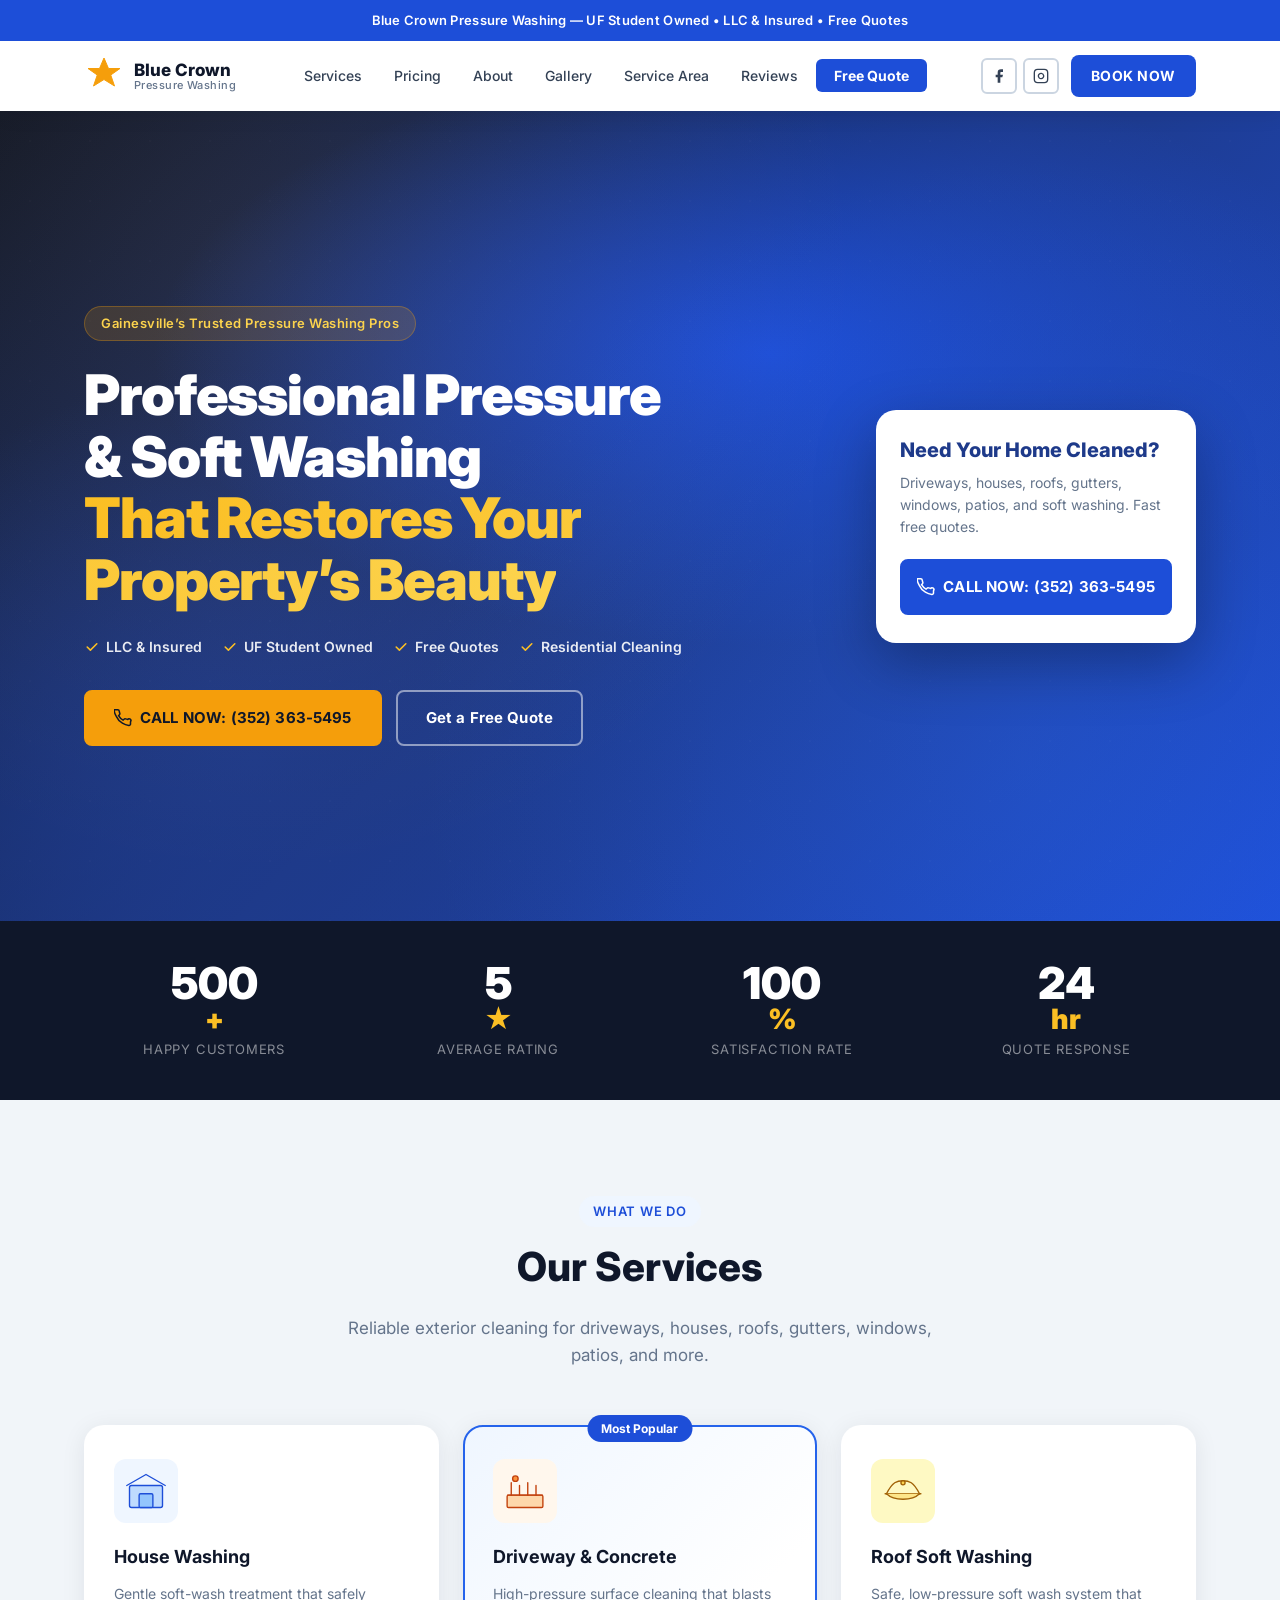
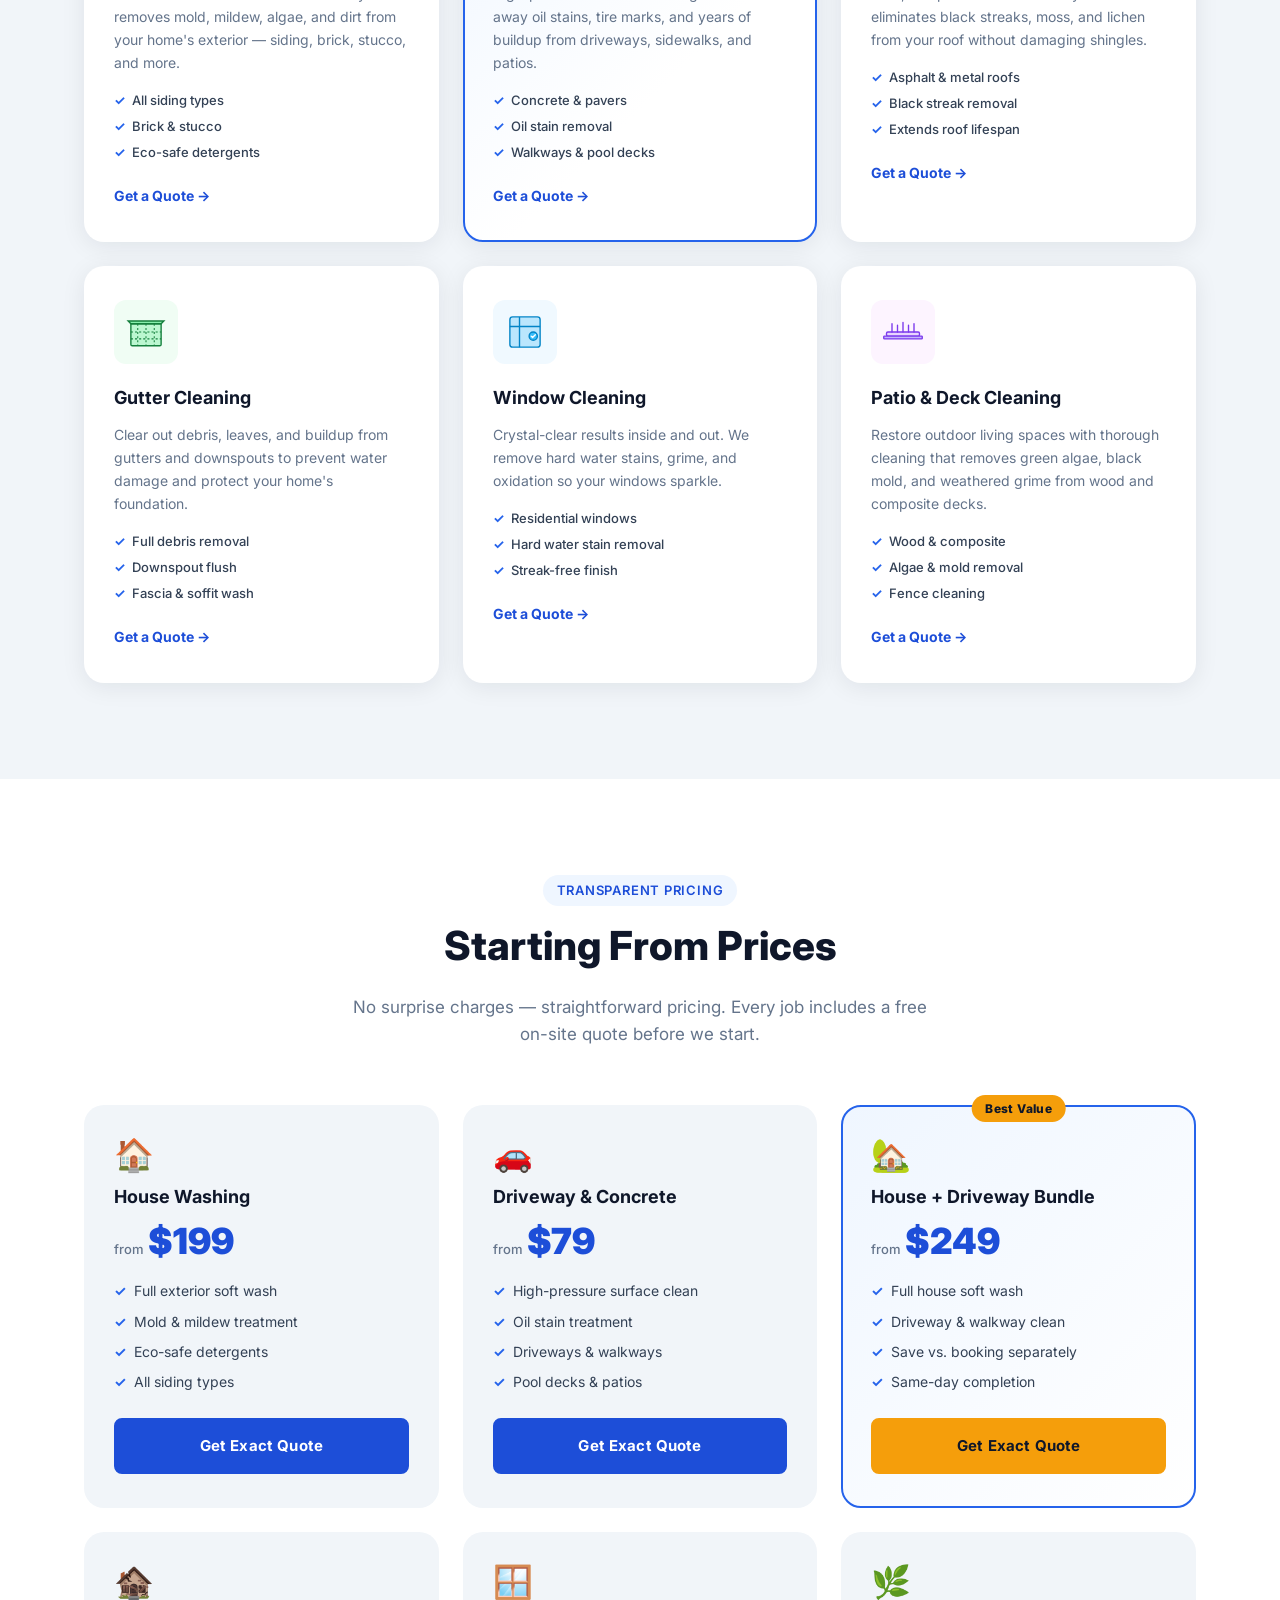
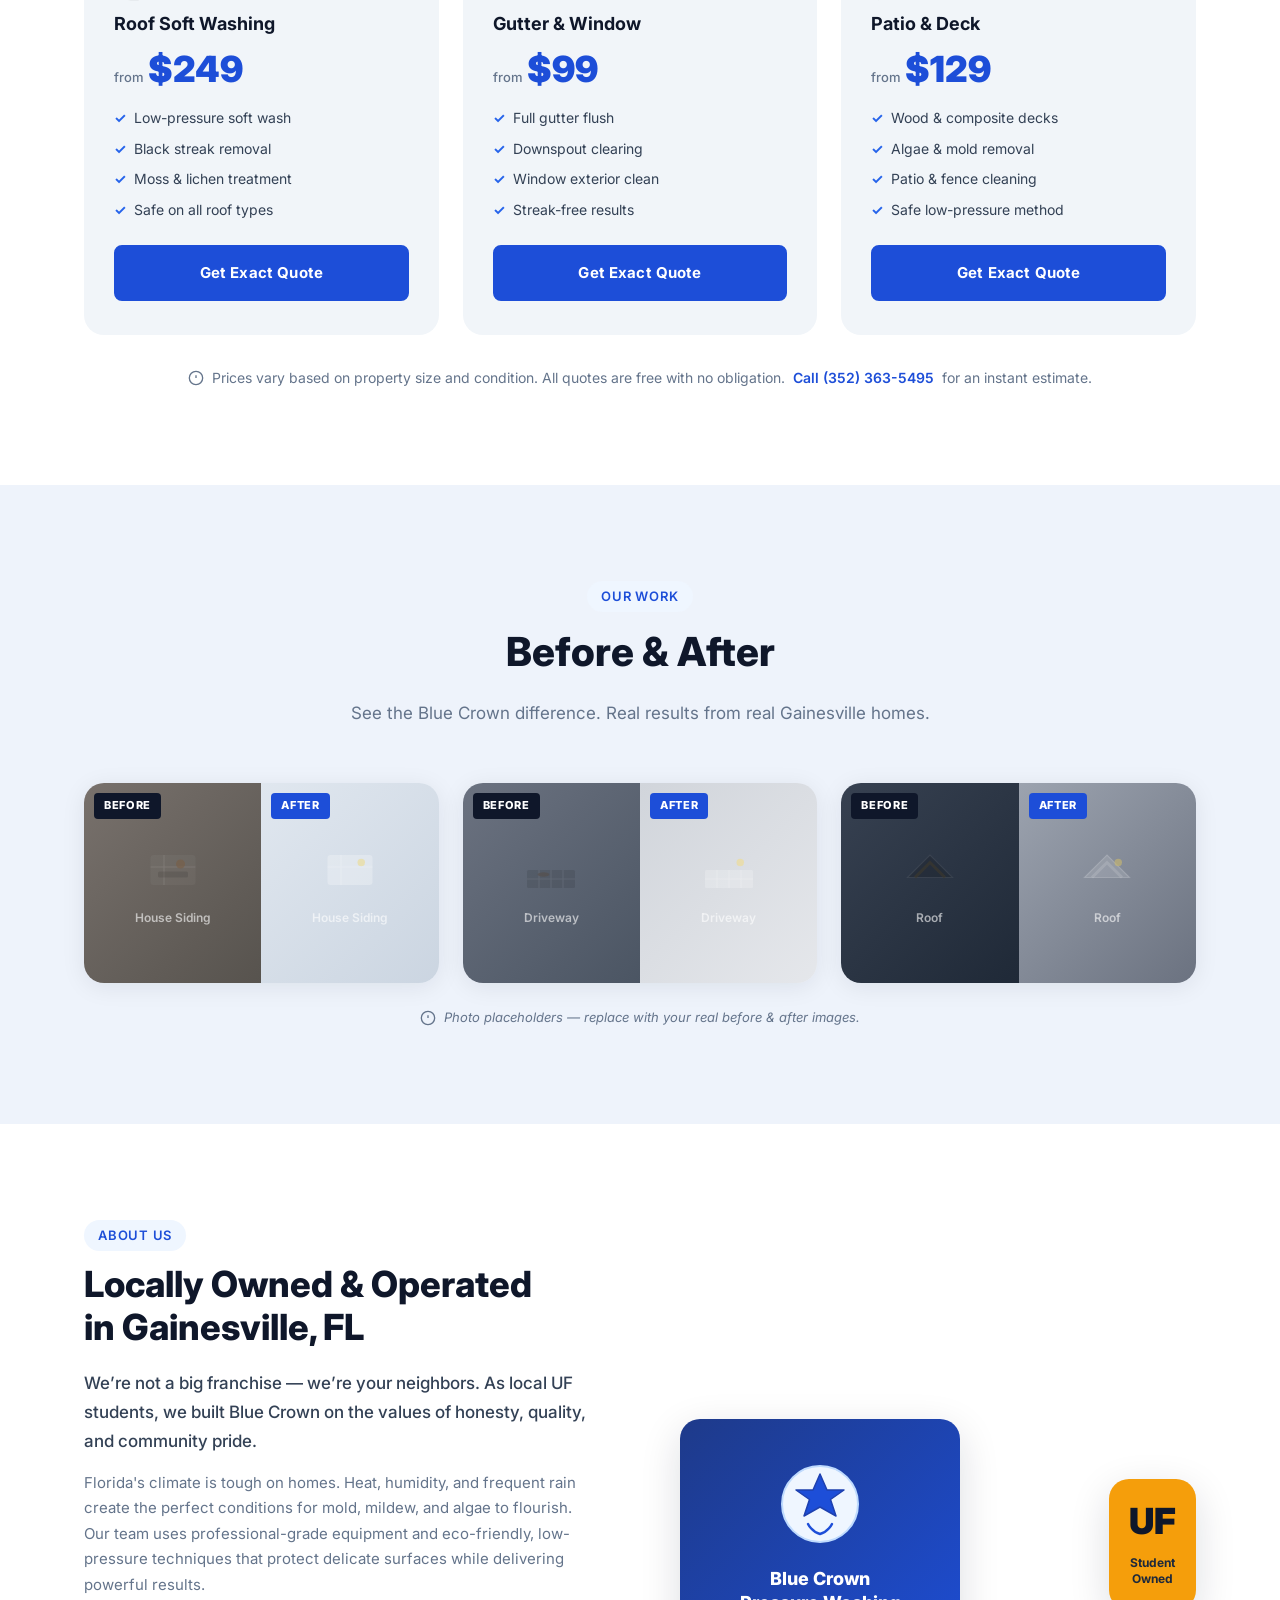
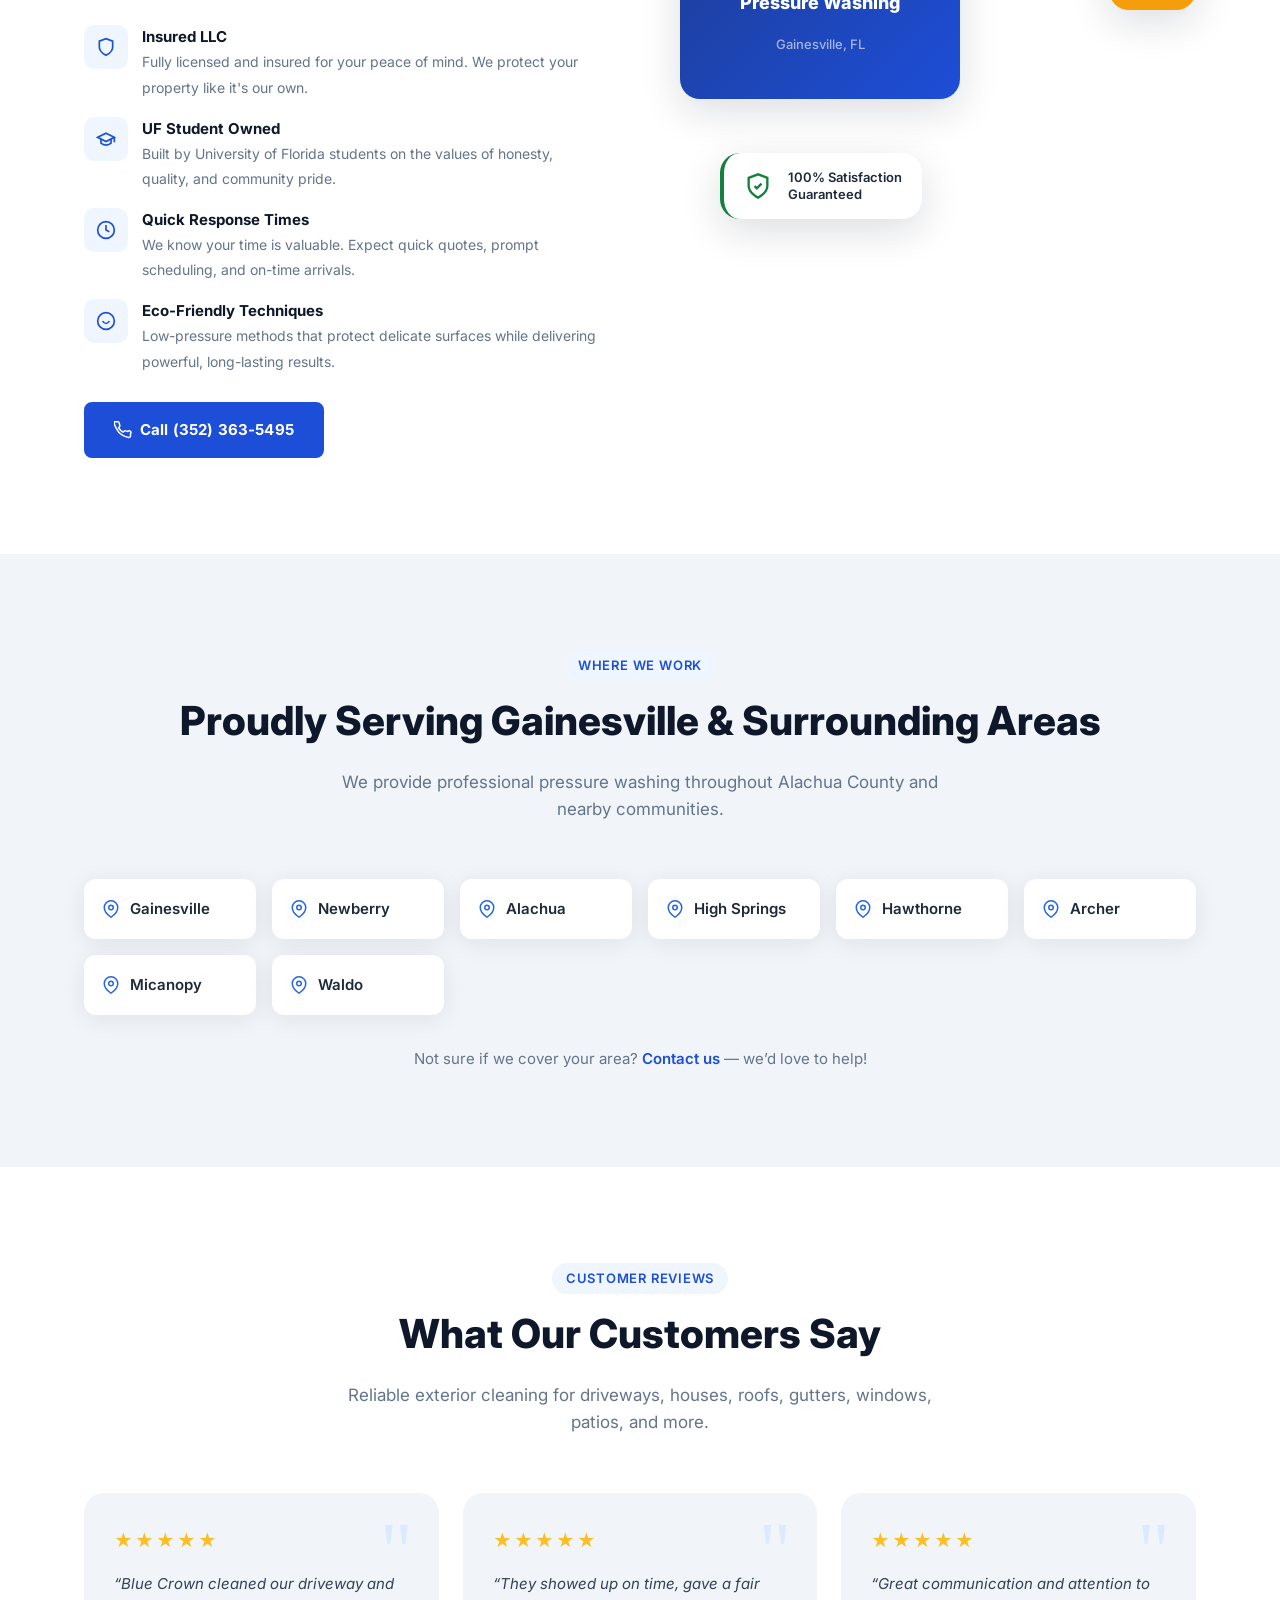
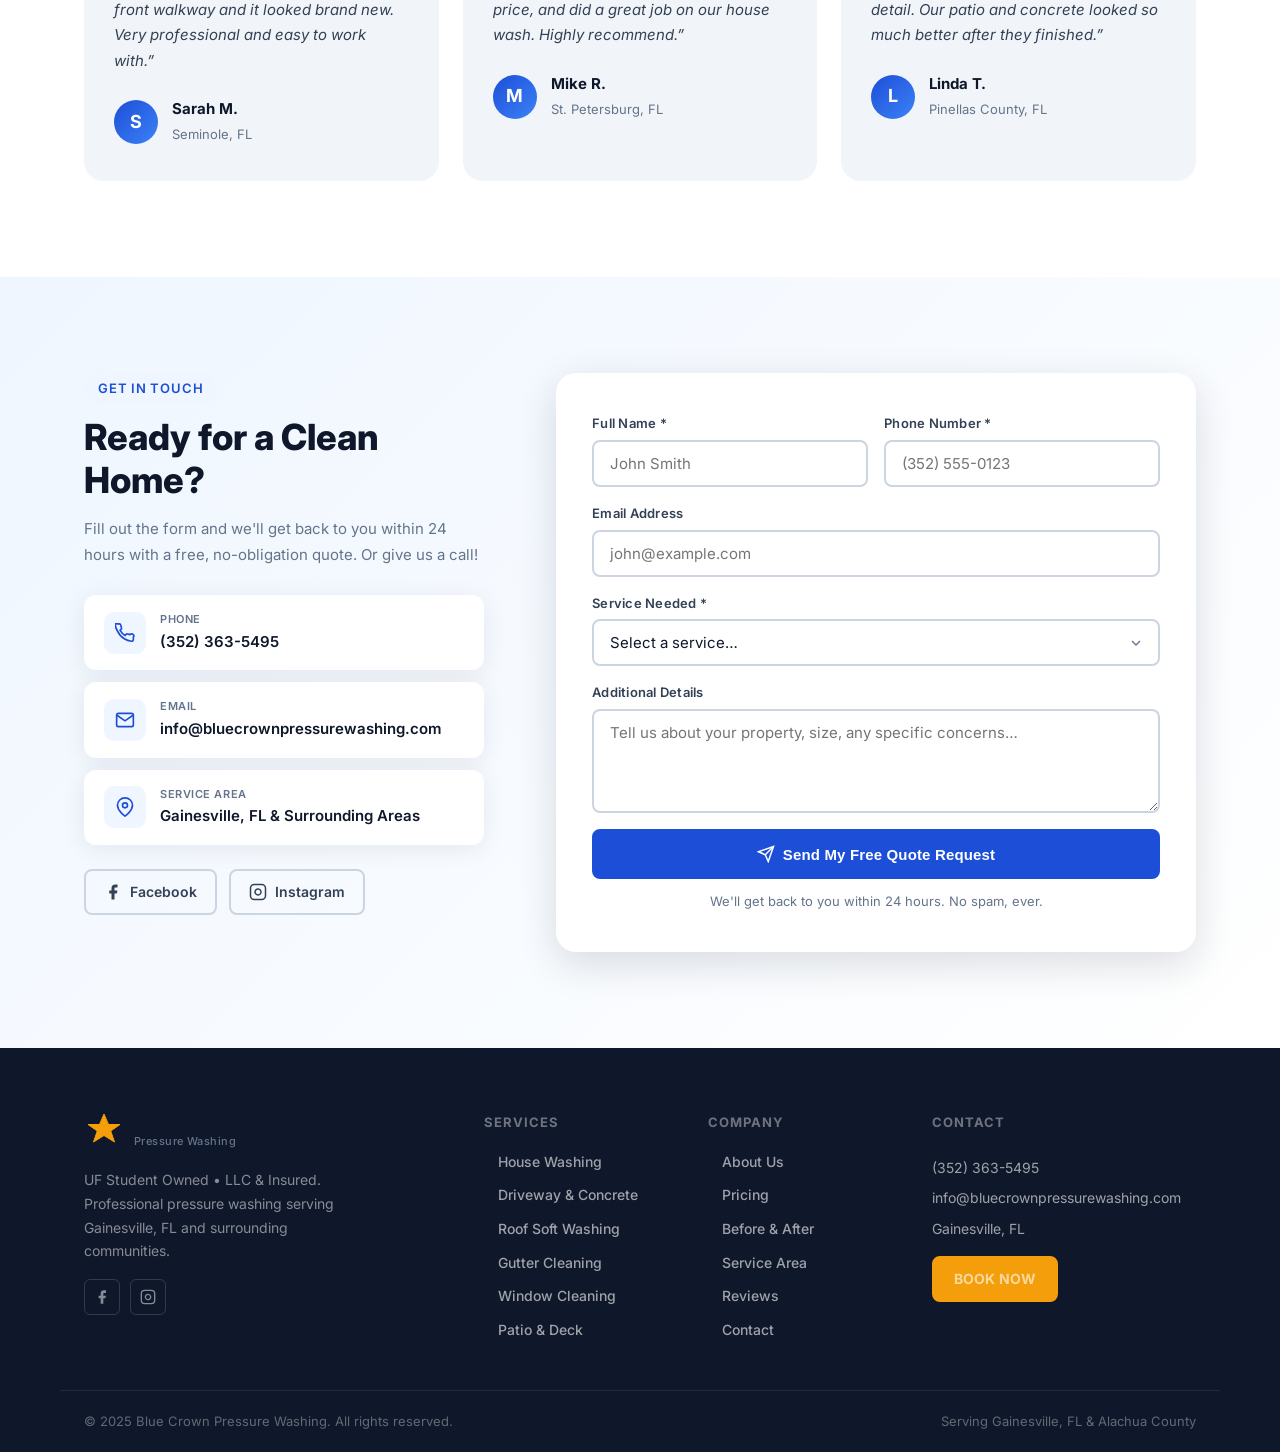
==== commit 5133c4a7: "Add favicon, SEO, performance & design improvements Favicon: - favicon.svg (crown icon, blue backgro" ====
--- a/index.html
+++ b/index.html
@@ -3,12 +3,108 @@
 <head>
   <meta charset="UTF-8" />
   <meta name="viewport" content="width=device-width, initial-scale=1.0" />
-  <meta name="description" content="Blue Crown Pressure Washing — UF Student Owned, LLC &amp; Insured. Professional pressure washing in Gainesville, FL. House washing, driveway, roof, gutters, windows, patios. Call (352) 363-5495." />
+
+  <!-- Primary SEO -->
   <title>Blue Crown Pressure Washing | Gainesville, FL | (352) 363-5495</title>
+  <meta name="description" content="Blue Crown Pressure Washing — UF Student Owned, LLC &amp; Insured. Professional house washing, driveway cleaning, roof soft washing, gutter &amp; window cleaning in Gainesville, FL. Free quotes. Call (352) 363-5495." />
+  <meta name="keywords" content="pressure washing Gainesville FL, house washing Gainesville, driveway cleaning Gainesville, roof soft washing, gutter cleaning, window cleaning, soft washing, power washing Alachua County" />
+  <link rel="canonical" href="https://caiomsi.github.io/Blue-crown-pressure-washing/" />
+
+  <!-- Open Graph -->
+  <meta property="og:type" content="website" />
+  <meta property="og:url" content="https://caiomsi.github.io/Blue-crown-pressure-washing/" />
+  <meta property="og:title" content="Blue Crown Pressure Washing | Gainesville, FL" />
+  <meta property="og:description" content="UF Student Owned, LLC &amp; Insured. Professional pressure washing in Gainesville, FL. House washing, driveways, roofs, gutters &amp; more. Free quotes — call (352) 363-5495." />
+  <meta property="og:site_name" content="Blue Crown Pressure Washing" />
+
+  <!-- Twitter Card -->
+  <meta name="twitter:card" content="summary" />
+  <meta name="twitter:title" content="Blue Crown Pressure Washing | Gainesville, FL" />
+  <meta name="twitter:description" content="UF Student Owned pressure washing in Gainesville, FL. LLC &amp; Insured. Free quotes — (352) 363-5495." />
+
+  <!-- Theme & Favicon -->
+  <meta name="theme-color" content="#1d4ed8" />
+  <link rel="icon" href="favicon.svg" type="image/svg+xml" />
+  <link rel="apple-touch-icon" href="favicon.svg" />
+  <link rel="manifest" href="site.webmanifest" />
+
+  <!-- Fonts: preconnect first, then load with display=swap -->
   <link rel="preconnect" href="https://fonts.googleapis.com" />
   <link rel="preconnect" href="https://fonts.gstatic.com" crossorigin />
-  <link href="https://fonts.googleapis.com/css2?family=Inter:wght@300;400;500;600;700;800;900&display=swap" rel="stylesheet" />
+  <link href="https://fonts.googleapis.com/css2?family=Inter:wght@400;500;600;700;800;900&display=swap" rel="stylesheet" />
+
+  <!-- Critical CSS: prevent FOUC on header/hero before stylesheet loads -->
+  <style>
+    *,*::before,*::after{box-sizing:border-box;margin:0;padding:0}
+    body{font-family:'Inter',system-ui,sans-serif;background:#fff;overflow-x:hidden}
+    .announce-bar{background:#1d4ed8;color:#fff;text-align:center;padding:10px 24px;font-size:13px;font-weight:600;position:relative;z-index:101}
+    #header{position:sticky;top:0;z-index:100;padding:14px 0;background:#fff;box-shadow:0 2px 20px rgba(15,23,42,.1)}
+    .container{max-width:1160px;margin:0 auto;padding:0 24px}
+    .header-inner{display:flex;align-items:center;gap:24px}
+    .logo{display:flex;align-items:center;gap:10px;text-decoration:none;color:inherit;flex-shrink:0}
+    .logo-icon{width:40px;height:40px;flex-shrink:0}
+    .logo-text{display:flex;flex-direction:column;line-height:1.1}
+    .logo-main{font-size:17px;font-weight:800;color:#0f172a}
+    .logo-sub{font-size:11px;font-weight:500;color:#64748b;letter-spacing:.04em}
+  </style>
+
   <link rel="stylesheet" href="style.css" />
+
+  <!-- LocalBusiness Structured Data -->
+  <script type="application/ld+json">
+  {
+    "@context": "https://schema.org",
+    "@type": "LocalBusiness",
+    "name": "Blue Crown Pressure Washing",
+    "telephone": "+13523635495",
+    "email": "info@bluecrownpressurewashing.com",
+    "url": "https://caiomsi.github.io/Blue-crown-pressure-washing/",
+    "logo": "https://caiomsi.github.io/Blue-crown-pressure-washing/favicon.svg",
+    "description": "UF Student Owned, LLC & Insured professional pressure washing in Gainesville, FL. Services include house washing, driveway cleaning, roof soft washing, gutter cleaning, window cleaning, and patio & deck cleaning.",
+    "address": {
+      "@type": "PostalAddress",
+      "addressLocality": "Gainesville",
+      "addressRegion": "FL",
+      "addressCountry": "US"
+    },
+    "geo": {
+      "@type": "GeoCoordinates",
+      "latitude": 29.6516,
+      "longitude": -82.3248
+    },
+    "areaServed": [
+      { "@type": "City", "name": "Gainesville" },
+      { "@type": "City", "name": "Newberry" },
+      { "@type": "City", "name": "Alachua" },
+      { "@type": "City", "name": "High Springs" },
+      { "@type": "City", "name": "Hawthorne" },
+      { "@type": "City", "name": "Archer" },
+      { "@type": "City", "name": "Micanopy" },
+      { "@type": "City", "name": "Waldo" }
+    ],
+    "serviceType": [
+      "House Washing",
+      "Driveway Cleaning",
+      "Roof Soft Washing",
+      "Gutter Cleaning",
+      "Window Cleaning",
+      "Patio and Deck Cleaning"
+    ],
+    "priceRange": "$$",
+    "openingHoursSpecification": [
+      {
+        "@type": "OpeningHoursSpecification",
+        "dayOfWeek": ["Monday","Tuesday","Wednesday","Thursday","Friday","Saturday"],
+        "opens": "08:00",
+        "closes": "18:00"
+      }
+    ],
+    "sameAs": [
+      "https://www.facebook.com",
+      "https://www.instagram.com"
+    ]
+  }
+  </script>
 </head>
 <body>
 
@@ -20,8 +116,8 @@
   <!-- HEADER -->
   <header id="header">
     <div class="container header-inner">
-      <a href="#home" class="logo">
-        <div class="logo-icon">
+      <a href="#home" class="logo" aria-label="Blue Crown Pressure Washing — home">
+        <div class="logo-icon" aria-hidden="true">
           <svg viewBox="0 0 40 40" fill="none" xmlns="http://www.w3.org/2000/svg">
             <path d="M20 2L24.5 12.5H36L26.75 19L30.5 30L20 23.5L9.5 30L13.25 19L4 12.5H15.5L20 2Z" fill="#F59E0B" stroke="#F59E0B" stroke-width="1" stroke-linejoin="round"/>
             <path d="M12 32C12 32 14 36 20 38C26 36 28 32 28 32" stroke="white" stroke-width="2" stroke-linecap="round"/>
@@ -32,9 +128,10 @@
           <span class="logo-sub">Pressure Washing</span>
         </div>
       </a>
-      <nav id="nav">
+      <nav id="nav" role="navigation" aria-label="Main navigation">
         <ul>
           <li><a href="#services">Services</a></li>
+          <li><a href="#pricing">Pricing</a></li>
           <li><a href="#about">About</a></li>
           <li><a href="#gallery">Gallery</a></li>
           <li><a href="#service-area">Service Area</a></li>
@@ -44,48 +141,48 @@
       </nav>
       <div class="header-right">
         <div class="social-icons">
-          <a href="https://www.facebook.com" target="_blank" rel="noopener" aria-label="Facebook">
-            <svg viewBox="0 0 24 24" fill="currentColor"><path d="M18 2h-3a5 5 0 00-5 5v3H7v4h3v8h4v-8h3l1-4h-4V7a1 1 0 011-1h3z"/></svg>
-          </a>
-          <a href="https://www.instagram.com" target="_blank" rel="noopener" aria-label="Instagram">
-            <svg viewBox="0 0 24 24" fill="none" stroke="currentColor" stroke-width="2"><rect x="2" y="2" width="20" height="20" rx="5" ry="5"/><path d="M16 11.37A4 4 0 1112.63 8 4 4 0 0116 11.37z"/><line x1="17.5" y1="6.5" x2="17.51" y2="6.5"/></svg>
+          <a href="https://www.facebook.com" target="_blank" rel="noopener noreferrer" aria-label="Blue Crown on Facebook">
+            <svg viewBox="0 0 24 24" fill="currentColor" aria-hidden="true"><path d="M18 2h-3a5 5 0 00-5 5v3H7v4h3v8h4v-8h3l1-4h-4V7a1 1 0 011-1h3z"/></svg>
+          </a>
+          <a href="https://www.instagram.com" target="_blank" rel="noopener noreferrer" aria-label="Blue Crown on Instagram">
+            <svg viewBox="0 0 24 24" fill="none" stroke="currentColor" stroke-width="2" aria-hidden="true"><rect x="2" y="2" width="20" height="20" rx="5" ry="5"/><path d="M16 11.37A4 4 0 1112.63 8 4 4 0 0116 11.37z"/><line x1="17.5" y1="6.5" x2="17.51" y2="6.5"/></svg>
           </a>
         </div>
         <a href="tel:3523635495" class="btn-book">BOOK NOW</a>
       </div>
-      <button class="hamburger" id="hamburger" aria-label="Open menu">
+      <button class="hamburger" id="hamburger" aria-label="Open navigation menu" aria-expanded="false" aria-controls="nav">
         <span></span><span></span><span></span>
       </button>
     </div>
   </header>
 
   <!-- HERO -->
-  <section id="home" class="hero">
-    <div class="hero-bg"></div>
-    <div class="hero-overlay"></div>
+  <section id="home" class="hero" aria-label="Hero">
+    <div class="hero-bg" aria-hidden="true"></div>
+    <div class="hero-overlay" aria-hidden="true"></div>
     <div class="container hero-layout">
       <div class="hero-content">
         <div class="hero-badge">Gainesville&rsquo;s Trusted Pressure Washing Pros</div>
         <h1>Professional Pressure<br>&amp; Soft Washing<br><span class="highlight">That Restores Your<br>Property&rsquo;s Beauty</span></h1>
-        <div class="hero-checklist">
-          <span><svg viewBox="0 0 20 20" fill="currentColor"><path fill-rule="evenodd" d="M16.707 5.293a1 1 0 010 1.414l-8 8a1 1 0 01-1.414 0l-4-4a1 1 0 011.414-1.414L8 12.586l7.293-7.293a1 1 0 011.414 0z" clip-rule="evenodd"/></svg>LLC &amp; Insured</span>
-          <span><svg viewBox="0 0 20 20" fill="currentColor"><path fill-rule="evenodd" d="M16.707 5.293a1 1 0 010 1.414l-8 8a1 1 0 01-1.414 0l-4-4a1 1 0 011.414-1.414L8 12.586l7.293-7.293a1 1 0 011.414 0z" clip-rule="evenodd"/></svg>UF Student Owned</span>
-          <span><svg viewBox="0 0 20 20" fill="currentColor"><path fill-rule="evenodd" d="M16.707 5.293a1 1 0 010 1.414l-8 8a1 1 0 01-1.414 0l-4-4a1 1 0 011.414-1.414L8 12.586l7.293-7.293a1 1 0 011.414 0z" clip-rule="evenodd"/></svg>Free Quotes</span>
-          <span><svg viewBox="0 0 20 20" fill="currentColor"><path fill-rule="evenodd" d="M16.707 5.293a1 1 0 010 1.414l-8 8a1 1 0 01-1.414 0l-4-4a1 1 0 011.414-1.414L8 12.586l7.293-7.293a1 1 0 011.414 0z" clip-rule="evenodd"/></svg>Residential Cleaning</span>
+        <div class="hero-checklist" role="list">
+          <span role="listitem"><svg viewBox="0 0 20 20" fill="currentColor" aria-hidden="true"><path fill-rule="evenodd" d="M16.707 5.293a1 1 0 010 1.414l-8 8a1 1 0 01-1.414 0l-4-4a1 1 0 011.414-1.414L8 12.586l7.293-7.293a1 1 0 011.414 0z" clip-rule="evenodd"/></svg>LLC &amp; Insured</span>
+          <span role="listitem"><svg viewBox="0 0 20 20" fill="currentColor" aria-hidden="true"><path fill-rule="evenodd" d="M16.707 5.293a1 1 0 010 1.414l-8 8a1 1 0 01-1.414 0l-4-4a1 1 0 011.414-1.414L8 12.586l7.293-7.293a1 1 0 011.414 0z" clip-rule="evenodd"/></svg>UF Student Owned</span>
+          <span role="listitem"><svg viewBox="0 0 20 20" fill="currentColor" aria-hidden="true"><path fill-rule="evenodd" d="M16.707 5.293a1 1 0 010 1.414l-8 8a1 1 0 01-1.414 0l-4-4a1 1 0 011.414-1.414L8 12.586l7.293-7.293a1 1 0 011.414 0z" clip-rule="evenodd"/></svg>Free Quotes</span>
+          <span role="listitem"><svg viewBox="0 0 20 20" fill="currentColor" aria-hidden="true"><path fill-rule="evenodd" d="M16.707 5.293a1 1 0 010 1.414l-8 8a1 1 0 01-1.414 0l-4-4a1 1 0 011.414-1.414L8 12.586l7.293-7.293a1 1 0 011.414 0z" clip-rule="evenodd"/></svg>Residential Cleaning</span>
         </div>
         <div class="hero-actions">
           <a href="tel:3523635495" class="btn btn-gold">
-            <svg viewBox="0 0 24 24" fill="none" stroke="currentColor" stroke-width="2"><path d="M22 16.92v3a2 2 0 01-2.18 2 19.79 19.79 0 01-8.63-3.07A19.5 19.5 0 013.07 9.81a19.79 19.79 0 01-3.07-8.68A2 2 0 012 1h3a2 2 0 012 1.72c.127.96.361 1.903.7 2.81a2 2 0 01-.45 2.11L6.09 8.91a16 16 0 006 6l1.27-1.27a2 2 0 012.11-.45c.907.339 1.85.573 2.81.7A2 2 0 0122 16.92z"/></svg>
+            <svg viewBox="0 0 24 24" fill="none" stroke="currentColor" stroke-width="2" aria-hidden="true"><path d="M22 16.92v3a2 2 0 01-2.18 2 19.79 19.79 0 01-8.63-3.07A19.5 19.5 0 013.07 9.81a19.79 19.79 0 01-3.07-8.68A2 2 0 012 1h3a2 2 0 012 1.72c.127.96.361 1.903.7 2.81a2 2 0 01-.45 2.11L6.09 8.91a16 16 0 006 6l1.27-1.27a2 2 0 012.11-.45c.907.339 1.85.573 2.81.7A2 2 0 0122 16.92z"/></svg>
             CALL NOW: (352) 363-5495
           </a>
           <a href="#contact" class="btn btn-outline">Get a Free Quote</a>
         </div>
       </div>
-      <div class="hero-card">
+      <div class="hero-card" aria-label="Quick contact card">
         <p class="hero-card-title">Need Your Home Cleaned?</p>
         <p class="hero-card-body">Driveways, houses, roofs, gutters, windows, patios, and soft washing. Fast free quotes.</p>
         <a href="tel:3523635495" class="btn btn-primary btn-full">
-          <svg viewBox="0 0 24 24" fill="none" stroke="currentColor" stroke-width="2"><path d="M22 16.92v3a2 2 0 01-2.18 2 19.79 19.79 0 01-8.63-3.07A19.5 19.5 0 013.07 9.81a19.79 19.79 0 01-3.07-8.68A2 2 0 012 1h3a2 2 0 012 1.72c.127.96.361 1.903.7 2.81a2 2 0 01-.45 2.11L6.09 8.91a16 16 0 006 6l1.27-1.27a2 2 0 012.11-.45c.907.339 1.85.573 2.81.7A2 2 0 0122 16.92z"/></svg>
+          <svg viewBox="0 0 24 24" fill="none" stroke="currentColor" stroke-width="2" aria-hidden="true"><path d="M22 16.92v3a2 2 0 01-2.18 2 19.79 19.79 0 01-8.63-3.07A19.5 19.5 0 013.07 9.81a19.79 19.79 0 01-3.07-8.68A2 2 0 012 1h3a2 2 0 012 1.72c.127.96.361 1.903.7 2.81a2 2 0 01-.45 2.11L6.09 8.91a16 16 0 006 6l1.27-1.27a2 2 0 012.11-.45c.907.339 1.85.573 2.81.7A2 2 0 0122 16.92z"/></svg>
           CALL NOW: (352) 363-5495
         </a>
       </div>
@@ -93,7 +190,7 @@
   </section>
 
   <!-- STATS -->
-  <section class="stats-bar">
+  <section class="stats-bar" aria-label="Company stats">
     <div class="container stats-inner">
       <div class="stat">
         <span class="stat-num" data-target="500">0</span><span class="stat-suffix">+</span>
@@ -124,8 +221,8 @@
       </div>
       <div class="services-grid">
 
-        <div class="service-card" data-animate>
-          <div class="service-icon" style="background:#EFF6FF;">
+        <article class="service-card" data-animate>
+          <div class="service-icon" style="background:#EFF6FF;" aria-hidden="true">
             <svg viewBox="0 0 64 64" fill="none"><rect x="8" y="24" width="48" height="32" rx="3" fill="#BFDBFE" stroke="#1D4ED8" stroke-width="2"/><path d="M4 24L32 8L60 24" stroke="#1D4ED8" stroke-width="2" stroke-linecap="round" stroke-linejoin="round"/><rect x="22" y="36" width="20" height="20" rx="2" fill="#93C5FD" stroke="#1D4ED8" stroke-width="2"/></svg>
           </div>
           <h3>House Washing</h3>
@@ -136,11 +233,11 @@
             <li>Eco-safe detergents</li>
           </ul>
           <a href="#contact" class="service-link">Get a Quote &rarr;</a>
-        </div>
-
-        <div class="service-card featured" data-animate>
+        </article>
+
+        <article class="service-card featured" data-animate>
           <div class="featured-badge">Most Popular</div>
-          <div class="service-icon" style="background:#FFF7ED;">
+          <div class="service-icon" style="background:#FFF7ED;" aria-hidden="true">
             <svg viewBox="0 0 64 64" fill="none"><rect x="6" y="38" width="52" height="18" rx="2" fill="#FED7AA" stroke="#C2410C" stroke-width="2"/><path d="M12 38V20M24 38V24M36 38V20M48 38V24" stroke="#C2410C" stroke-width="2" stroke-linecap="round"/><path d="M6 38H58" stroke="#C2410C" stroke-width="2"/><circle cx="18" cy="14" r="4" fill="#FB923C" stroke="#C2410C" stroke-width="2"/></svg>
           </div>
           <h3>Driveway &amp; Concrete</h3>
@@ -151,10 +248,10 @@
             <li>Walkways &amp; pool decks</li>
           </ul>
           <a href="#contact" class="service-link">Get a Quote &rarr;</a>
-        </div>
-
-        <div class="service-card" data-animate>
-          <div class="service-icon" style="background:#FEF9C3;">
+        </article>
+
+        <article class="service-card" data-animate>
+          <div class="service-icon" style="background:#FEF9C3;" aria-hidden="true">
             <svg viewBox="0 0 64 64" fill="none"><path d="M8 36C8 36 14 24 20 20C26 16 38 16 44 20C50 24 56 36 56 36" stroke="#A16207" stroke-width="2" stroke-linecap="round"/><path d="M6 36H58" stroke="#A16207" stroke-width="2" stroke-linecap="round"/><path d="M8 36C12 40 20 44 32 44C44 44 52 40 56 36" fill="#FDE68A" stroke="#A16207" stroke-width="2" stroke-linecap="round"/><circle cx="32" cy="20" r="3" fill="#FCD34D" stroke="#A16207" stroke-width="2"/></svg>
           </div>
           <h3>Roof Soft Washing</h3>
@@ -165,10 +262,10 @@
             <li>Extends roof lifespan</li>
           </ul>
           <a href="#contact" class="service-link">Get a Quote &rarr;</a>
-        </div>
-
-        <div class="service-card" data-animate>
-          <div class="service-icon" style="background:#F0FDF4;">
+        </article>
+
+        <article class="service-card" data-animate>
+          <div class="service-icon" style="background:#F0FDF4;" aria-hidden="true">
             <svg viewBox="0 0 64 64" fill="none"><path d="M10 20H54V50C54 51.1 53.1 52 52 52H12C10.9 52 10 51.1 10 50V20Z" fill="#BBF7D0" stroke="#15803D" stroke-width="2"/><path d="M6 16H58L54 20H10L6 16Z" fill="#86EFAC" stroke="#15803D" stroke-width="2"/><path d="M20 20V52M32 20V52M44 20V52" stroke="#15803D" stroke-width="1.5" stroke-dasharray="3 3"/><path d="M10 32H54M10 42H54" stroke="#15803D" stroke-width="1.5" stroke-dasharray="3 3"/></svg>
           </div>
           <h3>Gutter Cleaning</h3>
@@ -179,10 +276,10 @@
             <li>Fascia &amp; soffit wash</li>
           </ul>
           <a href="#contact" class="service-link">Get a Quote &rarr;</a>
-        </div>
-
-        <div class="service-card" data-animate>
-          <div class="service-icon" style="background:#F0F9FF;">
+        </article>
+
+        <article class="service-card" data-animate>
+          <div class="service-icon" style="background:#F0F9FF;" aria-hidden="true">
             <svg viewBox="0 0 64 64" fill="none"><rect x="10" y="10" width="44" height="44" rx="4" fill="#BAE6FD" stroke="#0284C7" stroke-width="2"/><path d="M10 24H54M24 10V54" stroke="#0284C7" stroke-width="2"/><circle cx="44" cy="38" r="6" fill="#38BDF8" stroke="#0284C7" stroke-width="2"/><path d="M41 38L43 40L47 36" stroke="white" stroke-width="2" stroke-linecap="round" stroke-linejoin="round"/></svg>
           </div>
           <h3>Window Cleaning</h3>
@@ -193,10 +290,10 @@
             <li>Streak-free finish</li>
           </ul>
           <a href="#contact" class="service-link">Get a Quote &rarr;</a>
-        </div>
-
-        <div class="service-card" data-animate>
-          <div class="service-icon" style="background:#FDF4FF;">
+        </article>
+
+        <article class="service-card" data-animate>
+          <div class="service-icon" style="background:#FDF4FF;" aria-hidden="true">
             <svg viewBox="0 0 64 64" fill="none"><rect x="8" y="32" width="48" height="6" rx="2" fill="#E9D5FF" stroke="#7C3AED" stroke-width="2"/><rect x="4" y="38" width="56" height="4" rx="1" fill="#C4B5FD" stroke="#7C3AED" stroke-width="2"/><path d="M16 32V20M24 32V22M32 32V18M40 32V22M48 32V20" stroke="#7C3AED" stroke-width="2" stroke-linecap="round"/></svg>
           </div>
           <h3>Patio &amp; Deck Cleaning</h3>
@@ -207,9 +304,106 @@
             <li>Fence cleaning</li>
           </ul>
           <a href="#contact" class="service-link">Get a Quote &rarr;</a>
-        </div>
-
-      </div>
+        </article>
+
+      </div>
+    </div>
+  </section>
+
+  <!-- PRICING -->
+  <section id="pricing" class="pricing section">
+    <div class="container">
+      <div class="section-header">
+        <span class="section-tag">Transparent Pricing</span>
+        <h2>Starting From Prices</h2>
+        <p>No surprise charges — straightforward pricing. Every job includes a free on-site quote before we start.</p>
+      </div>
+      <div class="pricing-grid">
+
+        <div class="price-card" data-animate>
+          <div class="price-icon" aria-hidden="true">🏠</div>
+          <h3>House Washing</h3>
+          <div class="price-amount"><span class="price-from">from</span><span class="price-num">$199</span></div>
+          <ul class="price-features">
+            <li>Full exterior soft wash</li>
+            <li>Mold &amp; mildew treatment</li>
+            <li>Eco-safe detergents</li>
+            <li>All siding types</li>
+          </ul>
+          <a href="#contact" class="btn btn-primary btn-full">Get Exact Quote</a>
+        </div>
+
+        <div class="price-card" data-animate>
+          <div class="price-icon" aria-hidden="true">🚗</div>
+          <h3>Driveway &amp; Concrete</h3>
+          <div class="price-amount"><span class="price-from">from</span><span class="price-num">$79</span></div>
+          <ul class="price-features">
+            <li>High-pressure surface clean</li>
+            <li>Oil stain treatment</li>
+            <li>Driveways &amp; walkways</li>
+            <li>Pool decks &amp; patios</li>
+          </ul>
+          <a href="#contact" class="btn btn-primary btn-full">Get Exact Quote</a>
+        </div>
+
+        <div class="price-card price-card-featured" data-animate>
+          <div class="price-badge">Best Value</div>
+          <div class="price-icon" aria-hidden="true">🏡</div>
+          <h3>House + Driveway Bundle</h3>
+          <div class="price-amount"><span class="price-from">from</span><span class="price-num">$249</span></div>
+          <ul class="price-features">
+            <li>Full house soft wash</li>
+            <li>Driveway &amp; walkway clean</li>
+            <li>Save vs. booking separately</li>
+            <li>Same-day completion</li>
+          </ul>
+          <a href="#contact" class="btn btn-gold btn-full">Get Exact Quote</a>
+        </div>
+
+        <div class="price-card" data-animate>
+          <div class="price-icon" aria-hidden="true">🏚️</div>
+          <h3>Roof Soft Washing</h3>
+          <div class="price-amount"><span class="price-from">from</span><span class="price-num">$249</span></div>
+          <ul class="price-features">
+            <li>Low-pressure soft wash</li>
+            <li>Black streak removal</li>
+            <li>Moss &amp; lichen treatment</li>
+            <li>Safe on all roof types</li>
+          </ul>
+          <a href="#contact" class="btn btn-primary btn-full">Get Exact Quote</a>
+        </div>
+
+        <div class="price-card" data-animate>
+          <div class="price-icon" aria-hidden="true">🪟</div>
+          <h3>Gutter &amp; Window</h3>
+          <div class="price-amount"><span class="price-from">from</span><span class="price-num">$99</span></div>
+          <ul class="price-features">
+            <li>Full gutter flush</li>
+            <li>Downspout clearing</li>
+            <li>Window exterior clean</li>
+            <li>Streak-free results</li>
+          </ul>
+          <a href="#contact" class="btn btn-primary btn-full">Get Exact Quote</a>
+        </div>
+
+        <div class="price-card" data-animate>
+          <div class="price-icon" aria-hidden="true">🌿</div>
+          <h3>Patio &amp; Deck</h3>
+          <div class="price-amount"><span class="price-from">from</span><span class="price-num">$129</span></div>
+          <ul class="price-features">
+            <li>Wood &amp; composite decks</li>
+            <li>Algae &amp; mold removal</li>
+            <li>Patio &amp; fence cleaning</li>
+            <li>Safe low-pressure method</li>
+          </ul>
+          <a href="#contact" class="btn btn-primary btn-full">Get Exact Quote</a>
+        </div>
+
+      </div>
+      <p class="pricing-note">
+        <svg viewBox="0 0 24 24" fill="none" stroke="currentColor" stroke-width="2" aria-hidden="true"><circle cx="12" cy="12" r="10"/><line x1="12" y1="8" x2="12" y2="12"/><line x1="12" y1="16" x2="12.01" y2="16"/></svg>
+        Prices vary based on property size and condition. All quotes are free with no obligation. <a href="tel:3523635495">Call (352) 363-5495</a> for an instant estimate.
+      </p>
     </div>
   </section>
 
@@ -227,14 +421,14 @@
             <div class="ba-img ba-before">
               <span class="ba-label before-label">BEFORE</span>
               <div class="ba-placeholder" style="background:linear-gradient(135deg,#78716c,#57534e);">
-                <svg viewBox="0 0 80 80" fill="none"><rect x="10" y="20" width="60" height="40" rx="4" fill="rgba(255,255,255,0.08)"/><path d="M10 36h60M28 20v40" stroke="rgba(255,255,255,0.2)" stroke-width="1.5"/><circle cx="50" cy="32" r="6" fill="rgba(139,90,43,0.6)"/><rect x="20" y="42" width="40" height="8" fill="rgba(0,0,0,0.2)" rx="2"/></svg>
+                <svg viewBox="0 0 80 80" fill="none" aria-hidden="true"><rect x="10" y="20" width="60" height="40" rx="4" fill="rgba(255,255,255,0.08)"/><path d="M10 36h60M28 20v40" stroke="rgba(255,255,255,0.2)" stroke-width="1.5"/><circle cx="50" cy="32" r="6" fill="rgba(139,90,43,0.6)"/><rect x="20" y="42" width="40" height="8" fill="rgba(0,0,0,0.2)" rx="2"/></svg>
                 <p>House Siding</p>
               </div>
             </div>
             <div class="ba-img ba-after">
               <span class="ba-label after-label">AFTER</span>
               <div class="ba-placeholder" style="background:linear-gradient(135deg,#e0e7ef,#cbd5e1);">
-                <svg viewBox="0 0 80 80" fill="none"><rect x="10" y="20" width="60" height="40" rx="4" fill="rgba(255,255,255,0.5)"/><path d="M10 36h60M28 20v40" stroke="rgba(255,255,255,0.6)" stroke-width="1.5"/><circle cx="55" cy="30" r="5" fill="rgba(255,220,80,0.7)"/></svg>
+                <svg viewBox="0 0 80 80" fill="none" aria-hidden="true"><rect x="10" y="20" width="60" height="40" rx="4" fill="rgba(255,255,255,0.5)"/><path d="M10 36h60M28 20v40" stroke="rgba(255,255,255,0.6)" stroke-width="1.5"/><circle cx="55" cy="30" r="5" fill="rgba(255,220,80,0.7)"/></svg>
                 <p>House Siding</p>
               </div>
             </div>
@@ -245,14 +439,14 @@
             <div class="ba-img ba-before">
               <span class="ba-label before-label">BEFORE</span>
               <div class="ba-placeholder" style="background:linear-gradient(135deg,#6b7280,#4b5563);">
-                <svg viewBox="0 0 80 80" fill="none"><rect x="8" y="40" width="64" height="24" rx="2" fill="rgba(0,0,0,0.2)"/><path d="M8 52h64M24 40v24M40 40v24M56 40v24" stroke="rgba(255,255,255,0.15)" stroke-width="1.5"/><ellipse cx="30" cy="46" rx="8" ry="3" fill="rgba(80,50,20,0.5)"/></svg>
+                <svg viewBox="0 0 80 80" fill="none" aria-hidden="true"><rect x="8" y="40" width="64" height="24" rx="2" fill="rgba(0,0,0,0.2)"/><path d="M8 52h64M24 40v24M40 40v24M56 40v24" stroke="rgba(255,255,255,0.15)" stroke-width="1.5"/><ellipse cx="30" cy="46" rx="8" ry="3" fill="rgba(80,50,20,0.5)"/></svg>
                 <p>Driveway</p>
               </div>
             </div>
             <div class="ba-img ba-after">
               <span class="ba-label after-label">AFTER</span>
               <div class="ba-placeholder" style="background:linear-gradient(135deg,#d1d5db,#e5e7eb);">
-                <svg viewBox="0 0 80 80" fill="none"><rect x="8" y="40" width="64" height="24" rx="2" fill="rgba(255,255,255,0.4)"/><path d="M8 52h64M24 40v24M40 40v24M56 40v24" stroke="rgba(255,255,255,0.5)" stroke-width="1.5"/><circle cx="55" cy="30" r="5" fill="rgba(255,220,80,0.7)"/></svg>
+                <svg viewBox="0 0 80 80" fill="none" aria-hidden="true"><rect x="8" y="40" width="64" height="24" rx="2" fill="rgba(255,255,255,0.4)"/><path d="M8 52h64M24 40v24M40 40v24M56 40v24" stroke="rgba(255,255,255,0.5)" stroke-width="1.5"/><circle cx="55" cy="30" r="5" fill="rgba(255,220,80,0.7)"/></svg>
                 <p>Driveway</p>
               </div>
             </div>
@@ -263,14 +457,14 @@
             <div class="ba-img ba-before">
               <span class="ba-label before-label">BEFORE</span>
               <div class="ba-placeholder" style="background:linear-gradient(135deg,#374151,#1f2937);">
-                <svg viewBox="0 0 80 80" fill="none"><path d="M10 50 L40 20 L70 50Z" fill="rgba(0,0,0,0.3)" stroke="rgba(255,255,255,0.15)" stroke-width="1.5"/><path d="M20 50 L40 30 L60 50" stroke="rgba(80,60,20,0.6)" stroke-width="4" fill="none"/></svg>
+                <svg viewBox="0 0 80 80" fill="none" aria-hidden="true"><path d="M10 50 L40 20 L70 50Z" fill="rgba(0,0,0,0.3)" stroke="rgba(255,255,255,0.15)" stroke-width="1.5"/><path d="M20 50 L40 30 L60 50" stroke="rgba(80,60,20,0.6)" stroke-width="4" fill="none"/></svg>
                 <p>Roof</p>
               </div>
             </div>
             <div class="ba-img ba-after">
               <span class="ba-label after-label">AFTER</span>
               <div class="ba-placeholder" style="background:linear-gradient(135deg,#9ca3af,#6b7280);">
-                <svg viewBox="0 0 80 80" fill="none"><path d="M10 50 L40 20 L70 50Z" fill="rgba(255,255,255,0.25)" stroke="rgba(255,255,255,0.4)" stroke-width="1.5"/><path d="M20 50 L40 30 L60 50" stroke="rgba(255,255,255,0.3)" stroke-width="4" fill="none"/><circle cx="55" cy="30" r="5" fill="rgba(255,220,80,0.7)"/></svg>
+                <svg viewBox="0 0 80 80" fill="none" aria-hidden="true"><path d="M10 50 L40 20 L70 50Z" fill="rgba(255,255,255,0.25)" stroke="rgba(255,255,255,0.4)" stroke-width="1.5"/><path d="M20 50 L40 30 L60 50" stroke="rgba(255,255,255,0.3)" stroke-width="4" fill="none"/><circle cx="55" cy="30" r="5" fill="rgba(255,220,80,0.7)"/></svg>
                 <p>Roof</p>
               </div>
             </div>
@@ -278,8 +472,8 @@
         </div>
       </div>
       <p class="gallery-note">
-        <svg viewBox="0 0 24 24" fill="none" stroke="currentColor" stroke-width="2"><circle cx="12" cy="12" r="10"/><line x1="12" y1="8" x2="12" y2="12"/><line x1="12" y1="16" x2="12.01" y2="16"/></svg>
-        Photo placeholders — replace with your real before &amp; after images.
+        <svg viewBox="0 0 24 24" fill="none" stroke="currentColor" stroke-width="2" aria-hidden="true"><circle cx="12" cy="12" r="10"/><line x1="12" y1="8" x2="12" y2="12"/><line x1="12" y1="16" x2="12.01" y2="16"/></svg>
+        Photo placeholders &mdash; replace with your real before &amp; after images.
       </p>
     </div>
   </section>
@@ -294,7 +488,7 @@
         <p>Florida's climate is tough on homes. Heat, humidity, and frequent rain create the perfect conditions for mold, mildew, and algae to flourish. Our team uses professional-grade equipment and eco-friendly, low-pressure techniques that protect delicate surfaces while delivering powerful results.</p>
         <div class="about-values">
           <div class="value-item">
-            <div class="value-icon">
+            <div class="value-icon" aria-hidden="true">
               <svg viewBox="0 0 24 24" fill="none" stroke="currentColor" stroke-width="2"><path d="M12 22s8-4 8-10V5l-8-3-8 3v7c0 6 8 10 8 10z"/></svg>
             </div>
             <div>
@@ -303,7 +497,7 @@
             </div>
           </div>
           <div class="value-item">
-            <div class="value-icon">
+            <div class="value-icon" aria-hidden="true">
               <svg viewBox="0 0 24 24" fill="none" stroke="currentColor" stroke-width="2"><path d="M22 10v6M2 10l10-5 10 5-10 5z"/><path d="M6 12v5c3 3 9 3 12 0v-5"/></svg>
             </div>
             <div>
@@ -312,7 +506,7 @@
             </div>
           </div>
           <div class="value-item">
-            <div class="value-icon">
+            <div class="value-icon" aria-hidden="true">
               <svg viewBox="0 0 24 24" fill="none" stroke="currentColor" stroke-width="2"><circle cx="12" cy="12" r="10"/><polyline points="12 6 12 12 16 14"/></svg>
             </div>
             <div>
@@ -321,7 +515,7 @@
             </div>
           </div>
           <div class="value-item">
-            <div class="value-icon">
+            <div class="value-icon" aria-hidden="true">
               <svg viewBox="0 0 24 24" fill="none" stroke="currentColor" stroke-width="2"><path d="M12 2a10 10 0 100 20 10 10 0 000-20z"/><path d="M8 12s1.5 3 4 3 4-3 4-3"/><line x1="9" y1="9" x2="9.01" y2="9"/><line x1="15" y1="9" x2="15.01" y2="9"/></svg>
             </div>
             <div>
@@ -331,11 +525,11 @@
           </div>
         </div>
         <a href="tel:3523635495" class="btn btn-primary">
-          <svg viewBox="0 0 24 24" fill="none" stroke="currentColor" stroke-width="2"><path d="M22 16.92v3a2 2 0 01-2.18 2 19.79 19.79 0 01-8.63-3.07A19.5 19.5 0 013.07 9.81a19.79 19.79 0 01-3.07-8.68A2 2 0 012 1h3a2 2 0 012 1.72c.127.96.361 1.903.7 2.81a2 2 0 01-.45 2.11L6.09 8.91a16 16 0 006 6l1.27-1.27a2 2 0 012.11-.45c.907.339 1.85.573 2.81.7A2 2 0 0122 16.92z"/></svg>
+          <svg viewBox="0 0 24 24" fill="none" stroke="currentColor" stroke-width="2" aria-hidden="true"><path d="M22 16.92v3a2 2 0 01-2.18 2 19.79 19.79 0 01-8.63-3.07A19.5 19.5 0 013.07 9.81a19.79 19.79 0 01-3.07-8.68A2 2 0 012 1h3a2 2 0 012 1.72c.127.96.361 1.903.7 2.81a2 2 0 01-.45 2.11L6.09 8.91a16 16 0 006 6l1.27-1.27a2 2 0 012.11-.45c.907.339 1.85.573 2.81.7A2 2 0 0122 16.92z"/></svg>
           Call (352) 363-5495
         </a>
       </div>
-      <div class="about-visual" data-animate>
+      <div class="about-visual" data-animate aria-hidden="true">
         <div class="about-card about-card-main">
           <div class="about-icon-lg">
             <svg viewBox="0 0 80 80" fill="none"><circle cx="40" cy="40" r="38" fill="#EFF6FF" stroke="#BFDBFE" stroke-width="2"/><path d="M40 10L47 26H64L50.5 35.5L56 52L40 43L24 52L29.5 35.5L16 26H33L40 10Z" fill="#1D4ED8" stroke="#1E40AF" stroke-width="1.5" stroke-linejoin="round"/><path d="M28 60C28 60 32 68 40 70C48 68 52 60 52 60" stroke="#1D4ED8" stroke-width="2.5" stroke-linecap="round"/></svg>
@@ -364,16 +558,16 @@
         <p>We provide professional pressure washing throughout Alachua County and nearby communities.</p>
       </div>
       <div class="area-grid">
-        <div class="area-card" data-animate><svg viewBox="0 0 24 24" fill="none" stroke="currentColor" stroke-width="2"><path d="M21 10c0 7-9 13-9 13s-9-6-9-13a9 9 0 0118 0z"/><circle cx="12" cy="10" r="3"/></svg><span>Gainesville</span></div>
-        <div class="area-card" data-animate><svg viewBox="0 0 24 24" fill="none" stroke="currentColor" stroke-width="2"><path d="M21 10c0 7-9 13-9 13s-9-6-9-13a9 9 0 0118 0z"/><circle cx="12" cy="10" r="3"/></svg><span>Newberry</span></div>
-        <div class="area-card" data-animate><svg viewBox="0 0 24 24" fill="none" stroke="currentColor" stroke-width="2"><path d="M21 10c0 7-9 13-9 13s-9-6-9-13a9 9 0 0118 0z"/><circle cx="12" cy="10" r="3"/></svg><span>Alachua</span></div>
-        <div class="area-card" data-animate><svg viewBox="0 0 24 24" fill="none" stroke="currentColor" stroke-width="2"><path d="M21 10c0 7-9 13-9 13s-9-6-9-13a9 9 0 0118 0z"/><circle cx="12" cy="10" r="3"/></svg><span>High Springs</span></div>
-        <div class="area-card" data-animate><svg viewBox="0 0 24 24" fill="none" stroke="currentColor" stroke-width="2"><path d="M21 10c0 7-9 13-9 13s-9-6-9-13a9 9 0 0118 0z"/><circle cx="12" cy="10" r="3"/></svg><span>Hawthorne</span></div>
-        <div class="area-card" data-animate><svg viewBox="0 0 24 24" fill="none" stroke="currentColor" stroke-width="2"><path d="M21 10c0 7-9 13-9 13s-9-6-9-13a9 9 0 0118 0z"/><circle cx="12" cy="10" r="3"/></svg><span>Archer</span></div>
-        <div class="area-card" data-animate><svg viewBox="0 0 24 24" fill="none" stroke="currentColor" stroke-width="2"><path d="M21 10c0 7-9 13-9 13s-9-6-9-13a9 9 0 0118 0z"/><circle cx="12" cy="10" r="3"/></svg><span>Micanopy</span></div>
-        <div class="area-card" data-animate><svg viewBox="0 0 24 24" fill="none" stroke="currentColor" stroke-width="2"><path d="M21 10c0 7-9 13-9 13s-9-6-9-13a9 9 0 0118 0z"/><circle cx="12" cy="10" r="3"/></svg><span>Waldo</span></div>
-      </div>
-      <p class="area-note">Not sure if we cover your area? <a href="#contact">Contact us</a> — we&rsquo;d love to help!</p>
+        <div class="area-card" data-animate><svg viewBox="0 0 24 24" fill="none" stroke="currentColor" stroke-width="2" aria-hidden="true"><path d="M21 10c0 7-9 13-9 13s-9-6-9-13a9 9 0 0118 0z"/><circle cx="12" cy="10" r="3"/></svg><span>Gainesville</span></div>
+        <div class="area-card" data-animate><svg viewBox="0 0 24 24" fill="none" stroke="currentColor" stroke-width="2" aria-hidden="true"><path d="M21 10c0 7-9 13-9 13s-9-6-9-13a9 9 0 0118 0z"/><circle cx="12" cy="10" r="3"/></svg><span>Newberry</span></div>
+        <div class="area-card" data-animate><svg viewBox="0 0 24 24" fill="none" stroke="currentColor" stroke-width="2" aria-hidden="true"><path d="M21 10c0 7-9 13-9 13s-9-6-9-13a9 9 0 0118 0z"/><circle cx="12" cy="10" r="3"/></svg><span>Alachua</span></div>
+        <div class="area-card" data-animate><svg viewBox="0 0 24 24" fill="none" stroke="currentColor" stroke-width="2" aria-hidden="true"><path d="M21 10c0 7-9 13-9 13s-9-6-9-13a9 9 0 0118 0z"/><circle cx="12" cy="10" r="3"/></svg><span>High Springs</span></div>
+        <div class="area-card" data-animate><svg viewBox="0 0 24 24" fill="none" stroke="currentColor" stroke-width="2" aria-hidden="true"><path d="M21 10c0 7-9 13-9 13s-9-6-9-13a9 9 0 0118 0z"/><circle cx="12" cy="10" r="3"/></svg><span>Hawthorne</span></div>
+        <div class="area-card" data-animate><svg viewBox="0 0 24 24" fill="none" stroke="currentColor" stroke-width="2" aria-hidden="true"><path d="M21 10c0 7-9 13-9 13s-9-6-9-13a9 9 0 0118 0z"/><circle cx="12" cy="10" r="3"/></svg><span>Archer</span></div>
+        <div class="area-card" data-animate><svg viewBox="0 0 24 24" fill="none" stroke="currentColor" stroke-width="2" aria-hidden="true"><path d="M21 10c0 7-9 13-9 13s-9-6-9-13a9 9 0 0118 0z"/><circle cx="12" cy="10" r="3"/></svg><span>Micanopy</span></div>
+        <div class="area-card" data-animate><svg viewBox="0 0 24 24" fill="none" stroke="currentColor" stroke-width="2" aria-hidden="true"><path d="M21 10c0 7-9 13-9 13s-9-6-9-13a9 9 0 0118 0z"/><circle cx="12" cy="10" r="3"/></svg><span>Waldo</span></div>
+      </div>
+      <p class="area-note">Not sure if we cover your area? <a href="#contact">Contact us</a> &mdash; we&rsquo;d love to help!</p>
     </div>
   </section>
 
@@ -386,44 +580,44 @@
         <p>Reliable exterior cleaning for driveways, houses, roofs, gutters, windows, patios, and more.</p>
       </div>
       <div class="reviews-grid">
-        <div class="review-card" data-animate>
-          <div class="review-stars">&#9733;&#9733;&#9733;&#9733;&#9733;</div>
+        <article class="review-card" data-animate>
+          <div class="review-stars" aria-label="5 out of 5 stars">&#9733;&#9733;&#9733;&#9733;&#9733;</div>
           <p>&ldquo;Blue Crown cleaned our driveway and front walkway and it looked brand new. Very professional and easy to work with.&rdquo;</p>
           <div class="reviewer">
-            <div class="reviewer-avatar">S</div>
+            <div class="reviewer-avatar" aria-hidden="true">S</div>
             <div>
               <strong>Sarah M.</strong>
               <span>Seminole, FL</span>
             </div>
           </div>
-        </div>
-        <div class="review-card" data-animate>
-          <div class="review-stars">&#9733;&#9733;&#9733;&#9733;&#9733;</div>
+        </article>
+        <article class="review-card" data-animate>
+          <div class="review-stars" aria-label="5 out of 5 stars">&#9733;&#9733;&#9733;&#9733;&#9733;</div>
           <p>&ldquo;They showed up on time, gave a fair price, and did a great job on our house wash. Highly recommend.&rdquo;</p>
           <div class="reviewer">
-            <div class="reviewer-avatar">M</div>
+            <div class="reviewer-avatar" aria-hidden="true">M</div>
             <div>
               <strong>Mike R.</strong>
               <span>St. Petersburg, FL</span>
             </div>
           </div>
-        </div>
-        <div class="review-card" data-animate>
-          <div class="review-stars">&#9733;&#9733;&#9733;&#9733;&#9733;</div>
+        </article>
+        <article class="review-card" data-animate>
+          <div class="review-stars" aria-label="5 out of 5 stars">&#9733;&#9733;&#9733;&#9733;&#9733;</div>
           <p>&ldquo;Great communication and attention to detail. Our patio and concrete looked so much better after they finished.&rdquo;</p>
           <div class="reviewer">
-            <div class="reviewer-avatar">L</div>
+            <div class="reviewer-avatar" aria-hidden="true">L</div>
             <div>
               <strong>Linda T.</strong>
               <span>Pinellas County, FL</span>
             </div>
           </div>
-        </div>
-      </div>
-    </div>
-  </section>
-
-  <!-- CONTACT / QUOTE FORM -->
+        </article>
+      </div>
+    </div>
+  </section>
+
+  <!-- CONTACT -->
   <section id="contact" class="contact section">
     <div class="container contact-inner">
       <div class="contact-info" data-animate>
@@ -432,7 +626,7 @@
         <p>Fill out the form and we'll get back to you within 24 hours with a free, no-obligation quote. Or give us a call!</p>
         <div class="contact-details">
           <a href="tel:3523635495" class="contact-item">
-            <div class="contact-item-icon">
+            <div class="contact-item-icon" aria-hidden="true">
               <svg viewBox="0 0 24 24" fill="none" stroke="currentColor" stroke-width="2"><path d="M22 16.92v3a2 2 0 01-2.18 2 19.79 19.79 0 01-8.63-3.07A19.5 19.5 0 013.07 9.81a19.79 19.79 0 01-3.07-8.68A2 2 0 012 1h3a2 2 0 012 1.72c.127.96.361 1.903.7 2.81a2 2 0 01-.45 2.11L6.09 8.91a16 16 0 006 6l1.27-1.27a2 2 0 012.11-.45c.907.339 1.85.573 2.81.7A2 2 0 0122 16.92z"/></svg>
             </div>
             <div>
@@ -441,7 +635,7 @@
             </div>
           </a>
           <a href="mailto:info@bluecrownpressurewashing.com" class="contact-item">
-            <div class="contact-item-icon">
+            <div class="contact-item-icon" aria-hidden="true">
               <svg viewBox="0 0 24 24" fill="none" stroke="currentColor" stroke-width="2"><path d="M4 4h16c1.1 0 2 .9 2 2v12c0 1.1-.9 2-2 2H4c-1.1 0-2-.9-2-2V6c0-1.1.9-2 2-2z"/><polyline points="22,6 12,13 2,6"/></svg>
             </div>
             <div>
@@ -450,7 +644,7 @@
             </div>
           </a>
           <div class="contact-item">
-            <div class="contact-item-icon">
+            <div class="contact-item-icon" aria-hidden="true">
               <svg viewBox="0 0 24 24" fill="none" stroke="currentColor" stroke-width="2"><path d="M21 10c0 7-9 13-9 13s-9-6-9-13a9 9 0 0118 0z"/><circle cx="12" cy="10" r="3"/></svg>
             </div>
             <div>
@@ -460,33 +654,33 @@
           </div>
         </div>
         <div class="contact-social">
-          <a href="https://www.facebook.com" target="_blank" rel="noopener" class="social-btn">
-            <svg viewBox="0 0 24 24" fill="currentColor"><path d="M18 2h-3a5 5 0 00-5 5v3H7v4h3v8h4v-8h3l1-4h-4V7a1 1 0 011-1h3z"/></svg>
+          <a href="https://www.facebook.com" target="_blank" rel="noopener noreferrer" class="social-btn" aria-label="Visit us on Facebook">
+            <svg viewBox="0 0 24 24" fill="currentColor" aria-hidden="true"><path d="M18 2h-3a5 5 0 00-5 5v3H7v4h3v8h4v-8h3l1-4h-4V7a1 1 0 011-1h3z"/></svg>
             Facebook
           </a>
-          <a href="https://www.instagram.com" target="_blank" rel="noopener" class="social-btn">
-            <svg viewBox="0 0 24 24" fill="none" stroke="currentColor" stroke-width="2"><rect x="2" y="2" width="20" height="20" rx="5" ry="5"/><path d="M16 11.37A4 4 0 1112.63 8 4 4 0 0116 11.37z"/><line x1="17.5" y1="6.5" x2="17.51" y2="6.5"/></svg>
+          <a href="https://www.instagram.com" target="_blank" rel="noopener noreferrer" class="social-btn" aria-label="Visit us on Instagram">
+            <svg viewBox="0 0 24 24" fill="none" stroke="currentColor" stroke-width="2" aria-hidden="true"><rect x="2" y="2" width="20" height="20" rx="5" ry="5"/><path d="M16 11.37A4 4 0 1112.63 8 4 4 0 0116 11.37z"/><line x1="17.5" y1="6.5" x2="17.51" y2="6.5"/></svg>
             Instagram
           </a>
         </div>
       </div>
-      <form class="quote-form" id="quote-form" data-animate>
+      <form class="quote-form" id="quote-form" data-animate novalidate>
         <div class="form-row">
           <div class="form-group">
-            <label for="name">Full Name *</label>
-            <input type="text" id="name" name="name" placeholder="John Smith" required />
+            <label for="name">Full Name <span aria-hidden="true">*</span></label>
+            <input type="text" id="name" name="name" placeholder="John Smith" required autocomplete="name" />
           </div>
           <div class="form-group">
-            <label for="phone">Phone Number *</label>
-            <input type="tel" id="phone" name="phone" placeholder="(352) 555-0123" required />
+            <label for="phone">Phone Number <span aria-hidden="true">*</span></label>
+            <input type="tel" id="phone" name="phone" placeholder="(352) 555-0123" required autocomplete="tel" />
           </div>
         </div>
         <div class="form-group">
           <label for="email">Email Address</label>
-          <input type="email" id="email" name="email" placeholder="john@example.com" />
+          <input type="email" id="email" name="email" placeholder="john@example.com" autocomplete="email" />
         </div>
         <div class="form-group">
-          <label for="service">Service Needed *</label>
+          <label for="service">Service Needed <span aria-hidden="true">*</span></label>
           <select id="service" name="service" required>
             <option value="" disabled selected>Select a service&hellip;</option>
             <option value="house">House Washing</option>
@@ -495,6 +689,7 @@
             <option value="gutters">Gutter Cleaning</option>
             <option value="windows">Window Cleaning</option>
             <option value="patio">Patio &amp; Deck Cleaning</option>
+            <option value="bundle">House + Driveway Bundle</option>
             <option value="multiple">Multiple Services</option>
             <option value="other">Other / Not Sure</option>
           </select>
@@ -504,12 +699,12 @@
           <textarea id="message" name="message" rows="4" placeholder="Tell us about your property, size, any specific concerns&hellip;"></textarea>
         </div>
         <button type="submit" class="btn btn-primary btn-full">
-          <svg viewBox="0 0 24 24" fill="none" stroke="currentColor" stroke-width="2"><line x1="22" y1="2" x2="11" y2="13"/><polygon points="22 2 15 22 11 13 2 9 22 2"/></svg>
+          <svg viewBox="0 0 24 24" fill="none" stroke="currentColor" stroke-width="2" aria-hidden="true"><line x1="22" y1="2" x2="11" y2="13"/><polygon points="22 2 15 22 11 13 2 9 22 2"/></svg>
           Send My Free Quote Request
         </button>
         <p class="form-note">We'll get back to you within 24 hours. No spam, ever.</p>
-        <div class="form-success" id="form-success">
-          <svg viewBox="0 0 24 24" fill="none" stroke="currentColor" stroke-width="2"><path d="M22 11.08V12a10 10 0 11-5.93-9.14"/><polyline points="22 4 12 14.01 9 11.01"/></svg>
+        <div class="form-success" id="form-success" role="alert">
+          <svg viewBox="0 0 24 24" fill="none" stroke="currentColor" stroke-width="2" aria-hidden="true"><path d="M22 11.08V12a10 10 0 11-5.93-9.14"/><polyline points="22 4 12 14.01 9 11.01"/></svg>
           Thanks! We&rsquo;ll be in touch within 24 hours.
         </div>
       </form>
@@ -517,11 +712,11 @@
   </section>
 
   <!-- FOOTER -->
-  <footer class="footer">
+  <footer class="footer" role="contentinfo">
     <div class="container footer-inner">
       <div class="footer-brand">
-        <a href="#home" class="logo">
-          <div class="logo-icon">
+        <a href="#home" class="logo" aria-label="Blue Crown Pressure Washing — home">
+          <div class="logo-icon" aria-hidden="true">
             <svg viewBox="0 0 40 40" fill="none"><path d="M20 2L24.5 12.5H36L26.75 19L30.5 30L20 23.5L9.5 30L13.25 19L4 12.5H15.5L20 2Z" fill="#F59E0B" stroke="#F59E0B" stroke-width="1" stroke-linejoin="round"/></svg>
           </div>
           <div class="logo-text">
@@ -531,15 +726,15 @@
         </a>
         <p>UF Student Owned &bull; LLC &amp; Insured. Professional pressure washing serving Gainesville, FL and surrounding communities.</p>
         <div class="footer-social">
-          <a href="https://www.facebook.com" target="_blank" rel="noopener" aria-label="Facebook">
-            <svg viewBox="0 0 24 24" fill="currentColor"><path d="M18 2h-3a5 5 0 00-5 5v3H7v4h3v8h4v-8h3l1-4h-4V7a1 1 0 011-1h3z"/></svg>
-          </a>
-          <a href="https://www.instagram.com" target="_blank" rel="noopener" aria-label="Instagram">
-            <svg viewBox="0 0 24 24" fill="none" stroke="currentColor" stroke-width="2"><rect x="2" y="2" width="20" height="20" rx="5" ry="5"/><path d="M16 11.37A4 4 0 1112.63 8 4 4 0 0116 11.37z"/><line x1="17.5" y1="6.5" x2="17.51" y2="6.5"/></svg>
-          </a>
-        </div>
-      </div>
-      <div class="footer-links">
+          <a href="https://www.facebook.com" target="_blank" rel="noopener noreferrer" aria-label="Blue Crown on Facebook">
+            <svg viewBox="0 0 24 24" fill="currentColor" aria-hidden="true"><path d="M18 2h-3a5 5 0 00-5 5v3H7v4h3v8h4v-8h3l1-4h-4V7a1 1 0 011-1h3z"/></svg>
+          </a>
+          <a href="https://www.instagram.com" target="_blank" rel="noopener noreferrer" aria-label="Blue Crown on Instagram">
+            <svg viewBox="0 0 24 24" fill="none" stroke="currentColor" stroke-width="2" aria-hidden="true"><rect x="2" y="2" width="20" height="20" rx="5" ry="5"/><path d="M16 11.37A4 4 0 1112.63 8 4 4 0 0116 11.37z"/><line x1="17.5" y1="6.5" x2="17.51" y2="6.5"/></svg>
+          </a>
+        </div>
+      </div>
+      <nav class="footer-links" aria-label="Services links">
         <h4>Services</h4>
         <ul>
           <li><a href="#services">House Washing</a></li>
@@ -549,23 +744,24 @@
           <li><a href="#services">Window Cleaning</a></li>
           <li><a href="#services">Patio &amp; Deck</a></li>
         </ul>
-      </div>
-      <div class="footer-links">
+      </nav>
+      <nav class="footer-links" aria-label="Company links">
         <h4>Company</h4>
         <ul>
           <li><a href="#about">About Us</a></li>
+          <li><a href="#pricing">Pricing</a></li>
           <li><a href="#gallery">Before &amp; After</a></li>
           <li><a href="#service-area">Service Area</a></li>
           <li><a href="#testimonials">Reviews</a></li>
           <li><a href="#contact">Contact</a></li>
         </ul>
-      </div>
+      </nav>
       <div class="footer-contact">
         <h4>Contact</h4>
         <a href="tel:3523635495">(352) 363-5495</a>
         <a href="mailto:info@bluecrownpressurewashing.com">info@bluecrownpressurewashing.com</a>
         <span>Gainesville, FL</span>
-        <a href="tel:3523635495" class="btn btn-gold btn-sm" style="margin-top:8px;">BOOK NOW</a>
+        <a href="tel:3523635495" class="btn btn-gold btn-sm" style="margin-top:8px;align-self:flex-start;">BOOK NOW</a>
       </div>
     </div>
     <div class="footer-bottom">
@@ -576,10 +772,15 @@
     </div>
   </footer>
 
-  <a href="tel:3523635495" class="fab" aria-label="Call now">
-    <svg viewBox="0 0 24 24" fill="none" stroke="currentColor" stroke-width="2"><path d="M22 16.92v3a2 2 0 01-2.18 2 19.79 19.79 0 01-8.63-3.07A19.5 19.5 0 013.07 9.81a19.79 19.79 0 01-3.07-8.68A2 2 0 012 1h3a2 2 0 012 1.72c.127.96.361 1.903.7 2.81a2 2 0 01-.45 2.11L6.09 8.91a16 16 0 006 6l1.27-1.27a2 2 0 012.11-.45c.907.339 1.85.573 2.81.7A2 2 0 0122 16.92z"/></svg>
-  </a>
-
-  <script src="script.js"></script>
+  <!-- MOBILE STICKY CALL BAR -->
+  <div class="mobile-bar" id="mobile-bar" role="complementary" aria-label="Quick contact">
+    <a href="tel:3523635495" class="mobile-bar-call">
+      <svg viewBox="0 0 24 24" fill="none" stroke="currentColor" stroke-width="2" aria-hidden="true"><path d="M22 16.92v3a2 2 0 01-2.18 2 19.79 19.79 0 01-8.63-3.07A19.5 19.5 0 013.07 9.81a19.79 19.79 0 01-3.07-8.68A2 2 0 012 1h3a2 2 0 012 1.72c.127.96.361 1.903.7 2.81a2 2 0 01-.45 2.11L6.09 8.91a16 16 0 006 6l1.27-1.27a2 2 0 012.11-.45c.907.339 1.85.573 2.81.7A2 2 0 0122 16.92z"/></svg>
+      Call Now
+    </a>
+    <a href="#contact" class="mobile-bar-quote">Free Quote</a>
+  </div>
+
+  <script src="script.js" defer></script>
 </body>
 </html>
--- a/style.css
+++ b/style.css
@@ -615,6 +615,135 @@
 .form-success.visible { display: flex; }
 
 /* =============================================
+   PRICING
+   ============================================= */
+.pricing { background: var(--white); }
+.pricing-grid {
+  display: grid;
+  grid-template-columns: repeat(3, 1fr);
+  gap: 24px;
+  margin-bottom: 32px;
+}
+.price-card {
+  background: var(--gray-100);
+  border-radius: var(--radius-lg);
+  padding: 32px 28px;
+  display: flex;
+  flex-direction: column;
+  gap: 0;
+  border: 2px solid transparent;
+  transition: transform var(--transition), box-shadow var(--transition), border-color var(--transition);
+  position: relative;
+}
+.price-card:hover {
+  transform: translateY(-4px);
+  box-shadow: var(--shadow-lg);
+  border-color: var(--blue-100);
+}
+.price-card-featured {
+  background: linear-gradient(135deg, var(--blue-50), var(--white));
+  border-color: var(--blue-600);
+}
+.price-card-featured:hover { border-color: var(--blue-700); }
+.price-badge {
+  position: absolute;
+  top: -12px;
+  left: 50%;
+  transform: translateX(-50%);
+  background: var(--gold-500);
+  color: var(--dark-900);
+  font-size: 12px;
+  font-weight: 800;
+  padding: 4px 14px;
+  border-radius: 100px;
+  white-space: nowrap;
+  letter-spacing: .03em;
+}
+.price-icon { font-size: 32px; margin-bottom: 12px; line-height: 1; }
+.price-card h3 { font-size: 18px; font-weight: 700; color: var(--dark-900); margin-bottom: 12px; }
+.price-amount {
+  display: flex;
+  align-items: baseline;
+  gap: 4px;
+  margin-bottom: 20px;
+}
+.price-from { font-size: 13px; color: var(--gray-500); font-weight: 500; }
+.price-num { font-size: 36px; font-weight: 900; color: var(--blue-700); line-height: 1; }
+.price-features {
+  list-style: none;
+  margin-bottom: 24px;
+  flex: 1;
+  display: flex;
+  flex-direction: column;
+  gap: 8px;
+}
+.price-features li {
+  font-size: 14px;
+  color: var(--dark-700);
+  padding-left: 20px;
+  position: relative;
+}
+.price-features li::before { content: '✓'; position: absolute; left: 0; color: var(--blue-600); font-weight: 700; }
+.pricing-note {
+  display: flex;
+  align-items: center;
+  justify-content: center;
+  gap: 8px;
+  font-size: 14px;
+  color: var(--gray-500);
+  text-align: center;
+  flex-wrap: wrap;
+}
+.pricing-note svg { width: 16px; height: 16px; flex-shrink: 0; }
+.pricing-note a { color: var(--blue-700); font-weight: 600; }
+.pricing-note a:hover { text-decoration: underline; }
+
+/* =============================================
+   MOBILE STICKY BAR
+   ============================================= */
+.mobile-bar {
+  display: none;
+  position: fixed;
+  bottom: 0; left: 0; right: 0;
+  z-index: 95;
+  background: var(--white);
+  border-top: 1px solid var(--gray-300);
+  box-shadow: 0 -4px 20px rgba(15,23,42,.1);
+  padding: 10px 16px;
+  gap: 10px;
+}
+.mobile-bar-call {
+  flex: 1;
+  display: flex;
+  align-items: center;
+  justify-content: center;
+  gap: 8px;
+  background: var(--blue-700);
+  color: var(--white);
+  font-size: 15px;
+  font-weight: 700;
+  padding: 14px;
+  border-radius: 8px;
+  transition: background var(--transition);
+}
+.mobile-bar-call svg { width: 18px; height: 18px; }
+.mobile-bar-call:hover { background: var(--blue-800); }
+.mobile-bar-quote {
+  flex: 1;
+  display: flex;
+  align-items: center;
+  justify-content: center;
+  background: var(--gold-500);
+  color: var(--dark-900);
+  font-size: 15px;
+  font-weight: 700;
+  padding: 14px;
+  border-radius: 8px;
+  transition: background var(--transition);
+}
+.mobile-bar-quote:hover { background: var(--gold-400); }
+
+/* =============================================
    FOOTER
    ============================================= */
 .footer { background: var(--dark-900); padding-top: 64px; }
@@ -713,6 +842,10 @@
   .footer-inner { grid-template-columns: 1fr; }
   .footer-bottom .container { flex-direction: column; text-align: center; }
   .quote-form { padding: 28px 20px; }
-  .fab { bottom: 20px; right: 20px; }
+  .fab { display: none; }
   .btn-book { display: none; }
-}
+  /* Show sticky call bar, add bottom padding to avoid overlap */
+  .mobile-bar { display: flex; }
+  body { padding-bottom: 72px; }
+  .pricing-grid { grid-template-columns: 1fr; }
+}
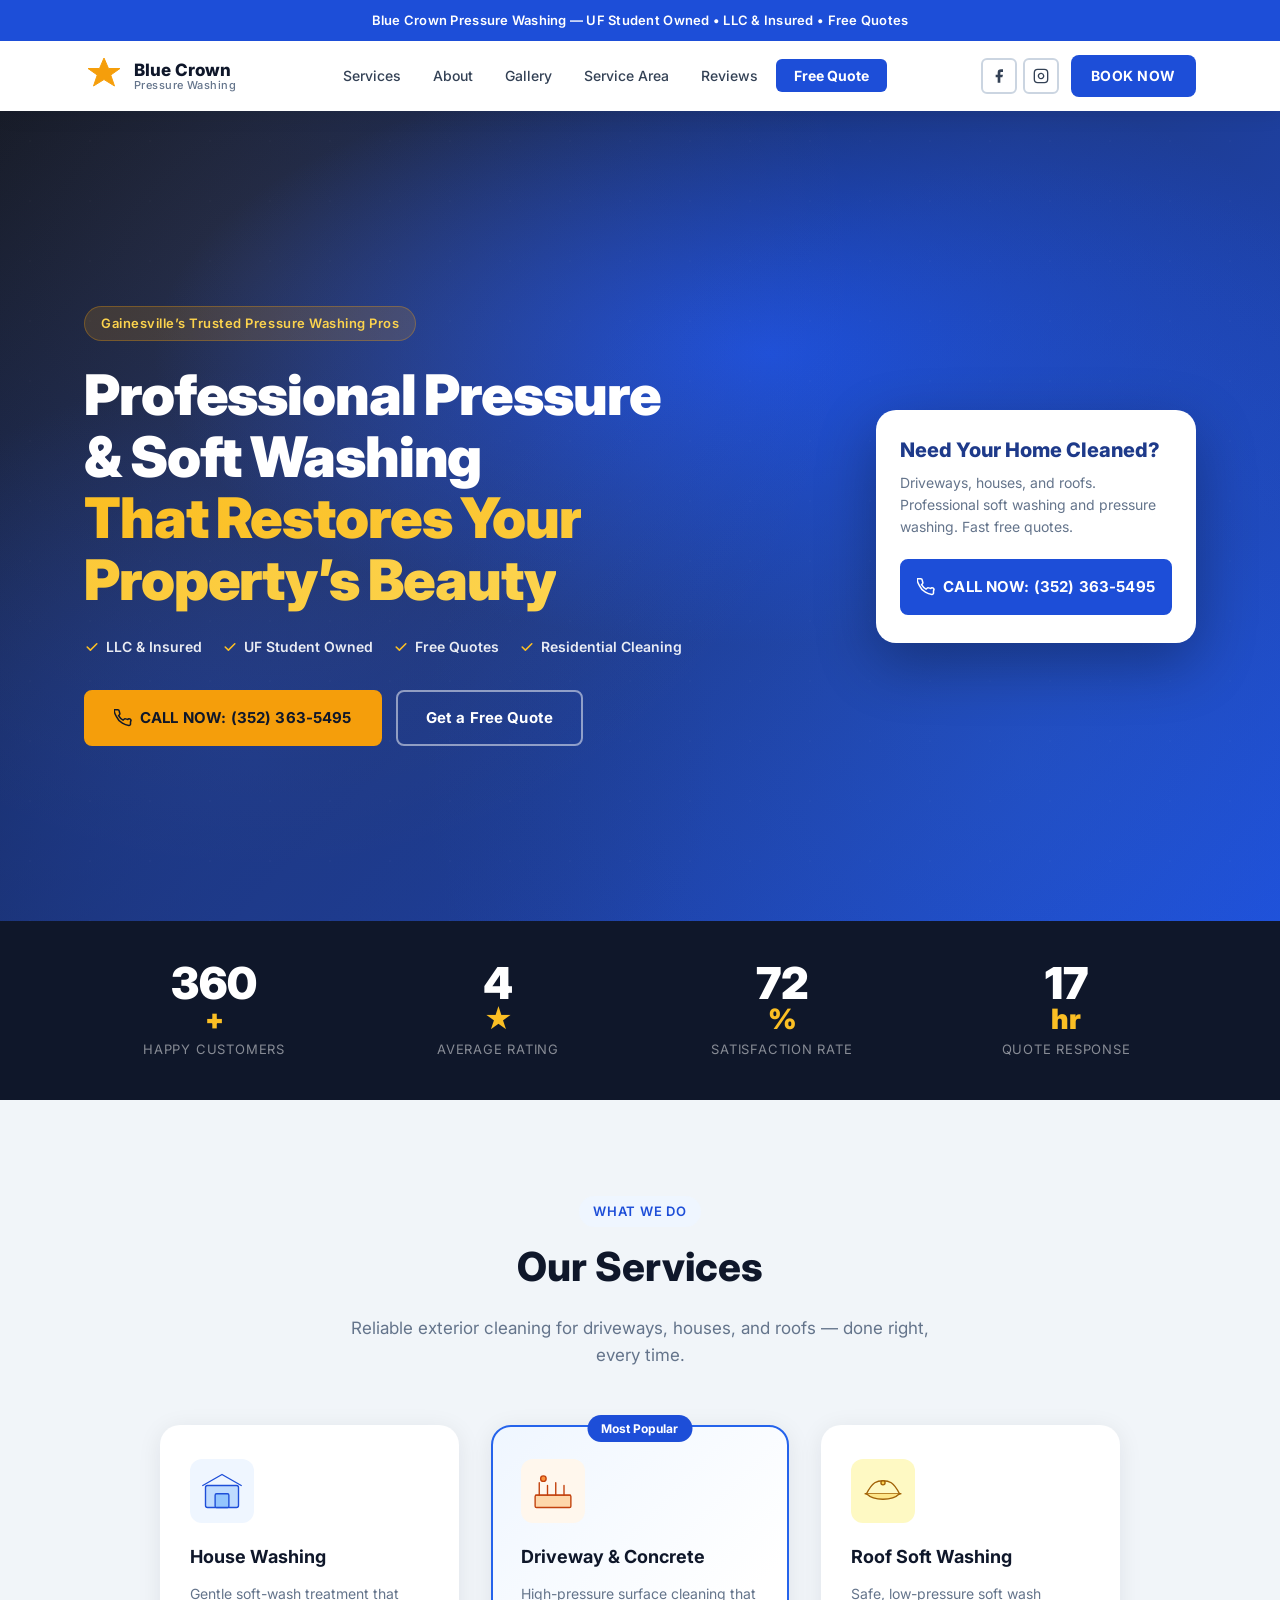
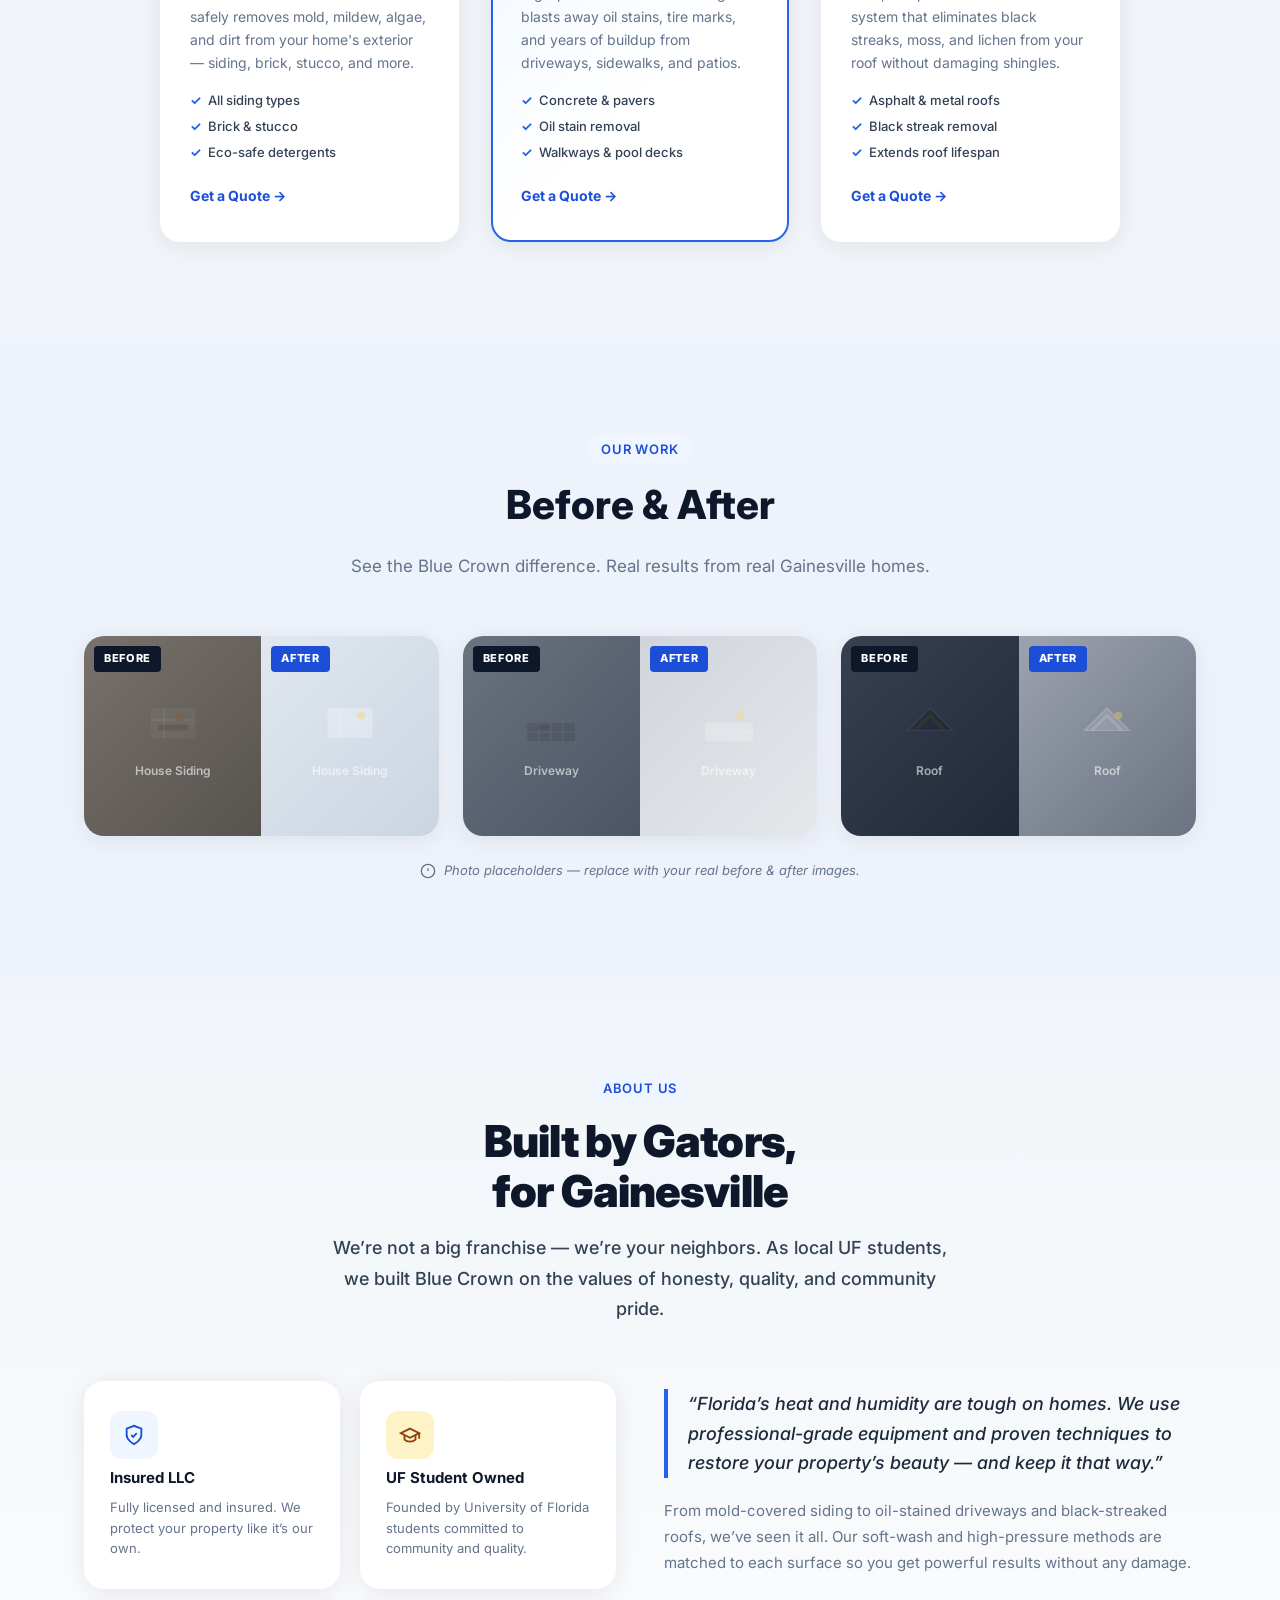
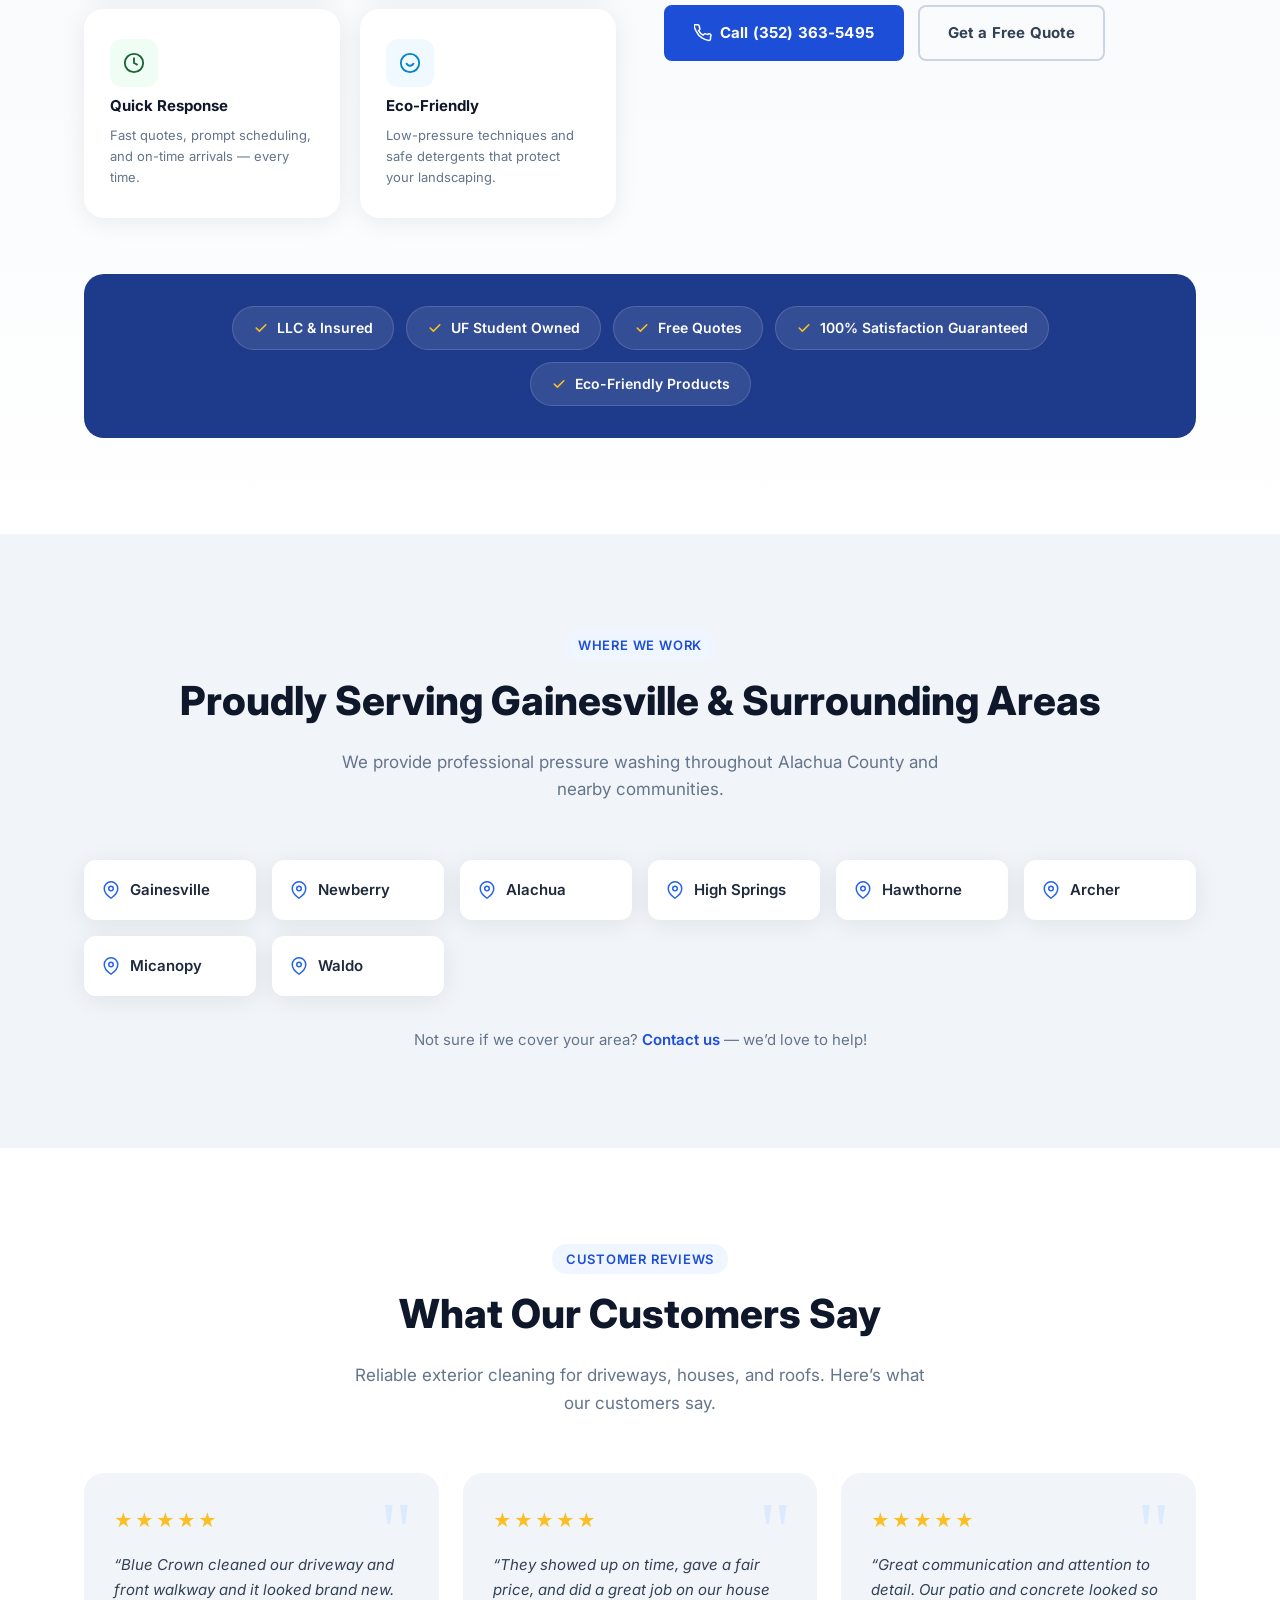
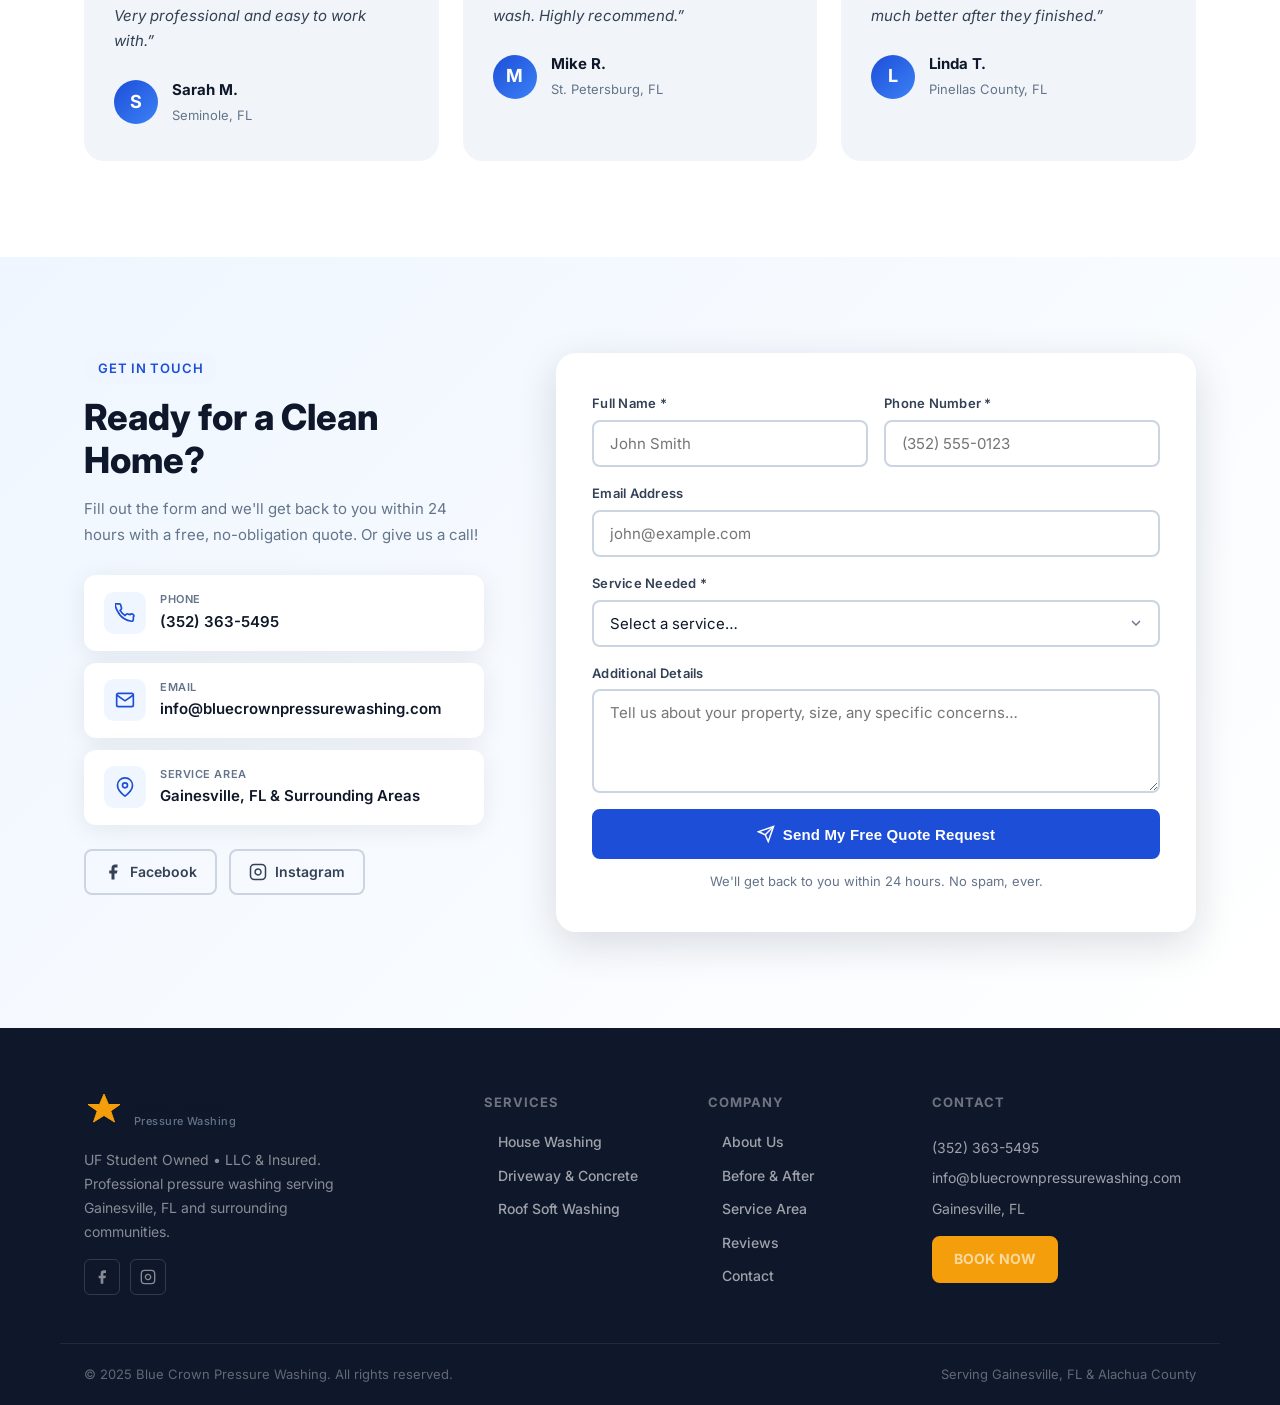
==== commit 110a2f7e: "Remove PWA, pricing, 3 services; redesign About section - Remove site.webmanifest link and theme-col" ====
--- a/index.html
+++ b/index.html
@@ -6,15 +6,15 @@
 
   <!-- Primary SEO -->
   <title>Blue Crown Pressure Washing | Gainesville, FL | (352) 363-5495</title>
-  <meta name="description" content="Blue Crown Pressure Washing — UF Student Owned, LLC &amp; Insured. Professional house washing, driveway cleaning, roof soft washing, gutter &amp; window cleaning in Gainesville, FL. Free quotes. Call (352) 363-5495." />
-  <meta name="keywords" content="pressure washing Gainesville FL, house washing Gainesville, driveway cleaning Gainesville, roof soft washing, gutter cleaning, window cleaning, soft washing, power washing Alachua County" />
+  <meta name="description" content="Blue Crown Pressure Washing — UF Student Owned, LLC &amp; Insured. Professional house washing, driveway cleaning, and roof soft washing in Gainesville, FL. Free quotes. Call (352) 363-5495." />
+  <meta name="keywords" content="pressure washing Gainesville FL, house washing Gainesville, driveway cleaning Gainesville, roof soft washing, soft washing, power washing Alachua County" />
   <link rel="canonical" href="https://caiomsi.github.io/Blue-crown-pressure-washing/" />
 
   <!-- Open Graph -->
   <meta property="og:type" content="website" />
   <meta property="og:url" content="https://caiomsi.github.io/Blue-crown-pressure-washing/" />
   <meta property="og:title" content="Blue Crown Pressure Washing | Gainesville, FL" />
-  <meta property="og:description" content="UF Student Owned, LLC &amp; Insured. Professional pressure washing in Gainesville, FL. House washing, driveways, roofs, gutters &amp; more. Free quotes — call (352) 363-5495." />
+  <meta property="og:description" content="UF Student Owned, LLC &amp; Insured. Professional pressure washing in Gainesville, FL. House washing, driveways, roof soft washing &amp; more. Free quotes — call (352) 363-5495." />
   <meta property="og:site_name" content="Blue Crown Pressure Washing" />
 
   <!-- Twitter Card -->
@@ -23,10 +23,8 @@
   <meta name="twitter:description" content="UF Student Owned pressure washing in Gainesville, FL. LLC &amp; Insured. Free quotes — (352) 363-5495." />
 
   <!-- Theme & Favicon -->
-  <meta name="theme-color" content="#1d4ed8" />
   <link rel="icon" href="favicon.svg" type="image/svg+xml" />
   <link rel="apple-touch-icon" href="favicon.svg" />
-  <link rel="manifest" href="site.webmanifest" />
 
   <!-- Fonts: preconnect first, then load with display=swap -->
   <link rel="preconnect" href="https://fonts.googleapis.com" />
@@ -60,7 +58,7 @@
     "email": "info@bluecrownpressurewashing.com",
     "url": "https://caiomsi.github.io/Blue-crown-pressure-washing/",
     "logo": "https://caiomsi.github.io/Blue-crown-pressure-washing/favicon.svg",
-    "description": "UF Student Owned, LLC & Insured professional pressure washing in Gainesville, FL. Services include house washing, driveway cleaning, roof soft washing, gutter cleaning, window cleaning, and patio & deck cleaning.",
+    "description": "UF Student Owned, LLC & Insured professional pressure washing in Gainesville, FL. Services include house washing, driveway cleaning, and roof soft washing.",
     "address": {
       "@type": "PostalAddress",
       "addressLocality": "Gainesville",
@@ -85,10 +83,7 @@
     "serviceType": [
       "House Washing",
       "Driveway Cleaning",
-      "Roof Soft Washing",
-      "Gutter Cleaning",
-      "Window Cleaning",
-      "Patio and Deck Cleaning"
+      "Roof Soft Washing"
     ],
     "priceRange": "$$",
     "openingHoursSpecification": [
@@ -131,7 +126,6 @@
       <nav id="nav" role="navigation" aria-label="Main navigation">
         <ul>
           <li><a href="#services">Services</a></li>
-          <li><a href="#pricing">Pricing</a></li>
           <li><a href="#about">About</a></li>
           <li><a href="#gallery">Gallery</a></li>
           <li><a href="#service-area">Service Area</a></li>
@@ -180,7 +174,7 @@
       </div>
       <div class="hero-card" aria-label="Quick contact card">
         <p class="hero-card-title">Need Your Home Cleaned?</p>
-        <p class="hero-card-body">Driveways, houses, roofs, gutters, windows, patios, and soft washing. Fast free quotes.</p>
+        <p class="hero-card-body">Driveways, houses, and roofs. Professional soft washing and pressure washing. Fast free quotes.</p>
         <a href="tel:3523635495" class="btn btn-primary btn-full">
           <svg viewBox="0 0 24 24" fill="none" stroke="currentColor" stroke-width="2" aria-hidden="true"><path d="M22 16.92v3a2 2 0 01-2.18 2 19.79 19.79 0 01-8.63-3.07A19.5 19.5 0 013.07 9.81a19.79 19.79 0 01-3.07-8.68A2 2 0 012 1h3a2 2 0 012 1.72c.127.96.361 1.903.7 2.81a2 2 0 01-.45 2.11L6.09 8.91a16 16 0 006 6l1.27-1.27a2 2 0 012.11-.45c.907.339 1.85.573 2.81.7A2 2 0 0122 16.92z"/></svg>
           CALL NOW: (352) 363-5495
@@ -217,9 +211,9 @@
       <div class="section-header">
         <span class="section-tag">What We Do</span>
         <h2>Our Services</h2>
-        <p>Reliable exterior cleaning for driveways, houses, roofs, gutters, windows, patios, and more.</p>
-      </div>
-      <div class="services-grid">
+        <p>Reliable exterior cleaning for driveways, houses, and roofs — done right, every time.</p>
+      </div>
+      <div class="services-grid services-grid--three">
 
         <article class="service-card" data-animate>
           <div class="service-icon" style="background:#EFF6FF;" aria-hidden="true">
@@ -264,146 +258,8 @@
           <a href="#contact" class="service-link">Get a Quote &rarr;</a>
         </article>
 
-        <article class="service-card" data-animate>
-          <div class="service-icon" style="background:#F0FDF4;" aria-hidden="true">
-            <svg viewBox="0 0 64 64" fill="none"><path d="M10 20H54V50C54 51.1 53.1 52 52 52H12C10.9 52 10 51.1 10 50V20Z" fill="#BBF7D0" stroke="#15803D" stroke-width="2"/><path d="M6 16H58L54 20H10L6 16Z" fill="#86EFAC" stroke="#15803D" stroke-width="2"/><path d="M20 20V52M32 20V52M44 20V52" stroke="#15803D" stroke-width="1.5" stroke-dasharray="3 3"/><path d="M10 32H54M10 42H54" stroke="#15803D" stroke-width="1.5" stroke-dasharray="3 3"/></svg>
-          </div>
-          <h3>Gutter Cleaning</h3>
-          <p>Clear out debris, leaves, and buildup from gutters and downspouts to prevent water damage and protect your home's foundation.</p>
-          <ul class="service-features">
-            <li>Full debris removal</li>
-            <li>Downspout flush</li>
-            <li>Fascia &amp; soffit wash</li>
-          </ul>
-          <a href="#contact" class="service-link">Get a Quote &rarr;</a>
-        </article>
-
-        <article class="service-card" data-animate>
-          <div class="service-icon" style="background:#F0F9FF;" aria-hidden="true">
-            <svg viewBox="0 0 64 64" fill="none"><rect x="10" y="10" width="44" height="44" rx="4" fill="#BAE6FD" stroke="#0284C7" stroke-width="2"/><path d="M10 24H54M24 10V54" stroke="#0284C7" stroke-width="2"/><circle cx="44" cy="38" r="6" fill="#38BDF8" stroke="#0284C7" stroke-width="2"/><path d="M41 38L43 40L47 36" stroke="white" stroke-width="2" stroke-linecap="round" stroke-linejoin="round"/></svg>
-          </div>
-          <h3>Window Cleaning</h3>
-          <p>Crystal-clear results inside and out. We remove hard water stains, grime, and oxidation so your windows sparkle.</p>
-          <ul class="service-features">
-            <li>Residential windows</li>
-            <li>Hard water stain removal</li>
-            <li>Streak-free finish</li>
-          </ul>
-          <a href="#contact" class="service-link">Get a Quote &rarr;</a>
-        </article>
-
-        <article class="service-card" data-animate>
-          <div class="service-icon" style="background:#FDF4FF;" aria-hidden="true">
-            <svg viewBox="0 0 64 64" fill="none"><rect x="8" y="32" width="48" height="6" rx="2" fill="#E9D5FF" stroke="#7C3AED" stroke-width="2"/><rect x="4" y="38" width="56" height="4" rx="1" fill="#C4B5FD" stroke="#7C3AED" stroke-width="2"/><path d="M16 32V20M24 32V22M32 32V18M40 32V22M48 32V20" stroke="#7C3AED" stroke-width="2" stroke-linecap="round"/></svg>
-          </div>
-          <h3>Patio &amp; Deck Cleaning</h3>
-          <p>Restore outdoor living spaces with thorough cleaning that removes green algae, black mold, and weathered grime from wood and composite decks.</p>
-          <ul class="service-features">
-            <li>Wood &amp; composite</li>
-            <li>Algae &amp; mold removal</li>
-            <li>Fence cleaning</li>
-          </ul>
-          <a href="#contact" class="service-link">Get a Quote &rarr;</a>
-        </article>
-
-      </div>
-    </div>
-  </section>
-
-  <!-- PRICING -->
-  <section id="pricing" class="pricing section">
-    <div class="container">
-      <div class="section-header">
-        <span class="section-tag">Transparent Pricing</span>
-        <h2>Starting From Prices</h2>
-        <p>No surprise charges — straightforward pricing. Every job includes a free on-site quote before we start.</p>
-      </div>
-      <div class="pricing-grid">
-
-        <div class="price-card" data-animate>
-          <div class="price-icon" aria-hidden="true">🏠</div>
-          <h3>House Washing</h3>
-          <div class="price-amount"><span class="price-from">from</span><span class="price-num">$199</span></div>
-          <ul class="price-features">
-            <li>Full exterior soft wash</li>
-            <li>Mold &amp; mildew treatment</li>
-            <li>Eco-safe detergents</li>
-            <li>All siding types</li>
-          </ul>
-          <a href="#contact" class="btn btn-primary btn-full">Get Exact Quote</a>
-        </div>
-
-        <div class="price-card" data-animate>
-          <div class="price-icon" aria-hidden="true">🚗</div>
-          <h3>Driveway &amp; Concrete</h3>
-          <div class="price-amount"><span class="price-from">from</span><span class="price-num">$79</span></div>
-          <ul class="price-features">
-            <li>High-pressure surface clean</li>
-            <li>Oil stain treatment</li>
-            <li>Driveways &amp; walkways</li>
-            <li>Pool decks &amp; patios</li>
-          </ul>
-          <a href="#contact" class="btn btn-primary btn-full">Get Exact Quote</a>
-        </div>
-
-        <div class="price-card price-card-featured" data-animate>
-          <div class="price-badge">Best Value</div>
-          <div class="price-icon" aria-hidden="true">🏡</div>
-          <h3>House + Driveway Bundle</h3>
-          <div class="price-amount"><span class="price-from">from</span><span class="price-num">$249</span></div>
-          <ul class="price-features">
-            <li>Full house soft wash</li>
-            <li>Driveway &amp; walkway clean</li>
-            <li>Save vs. booking separately</li>
-            <li>Same-day completion</li>
-          </ul>
-          <a href="#contact" class="btn btn-gold btn-full">Get Exact Quote</a>
-        </div>
-
-        <div class="price-card" data-animate>
-          <div class="price-icon" aria-hidden="true">🏚️</div>
-          <h3>Roof Soft Washing</h3>
-          <div class="price-amount"><span class="price-from">from</span><span class="price-num">$249</span></div>
-          <ul class="price-features">
-            <li>Low-pressure soft wash</li>
-            <li>Black streak removal</li>
-            <li>Moss &amp; lichen treatment</li>
-            <li>Safe on all roof types</li>
-          </ul>
-          <a href="#contact" class="btn btn-primary btn-full">Get Exact Quote</a>
-        </div>
-
-        <div class="price-card" data-animate>
-          <div class="price-icon" aria-hidden="true">🪟</div>
-          <h3>Gutter &amp; Window</h3>
-          <div class="price-amount"><span class="price-from">from</span><span class="price-num">$99</span></div>
-          <ul class="price-features">
-            <li>Full gutter flush</li>
-            <li>Downspout clearing</li>
-            <li>Window exterior clean</li>
-            <li>Streak-free results</li>
-          </ul>
-          <a href="#contact" class="btn btn-primary btn-full">Get Exact Quote</a>
-        </div>
-
-        <div class="price-card" data-animate>
-          <div class="price-icon" aria-hidden="true">🌿</div>
-          <h3>Patio &amp; Deck</h3>
-          <div class="price-amount"><span class="price-from">from</span><span class="price-num">$129</span></div>
-          <ul class="price-features">
-            <li>Wood &amp; composite decks</li>
-            <li>Algae &amp; mold removal</li>
-            <li>Patio &amp; fence cleaning</li>
-            <li>Safe low-pressure method</li>
-          </ul>
-          <a href="#contact" class="btn btn-primary btn-full">Get Exact Quote</a>
-        </div>
-
-      </div>
-      <p class="pricing-note">
-        <svg viewBox="0 0 24 24" fill="none" stroke="currentColor" stroke-width="2" aria-hidden="true"><circle cx="12" cy="12" r="10"/><line x1="12" y1="8" x2="12" y2="12"/><line x1="12" y1="16" x2="12.01" y2="16"/></svg>
-        Prices vary based on property size and condition. All quotes are free with no obligation. <a href="tel:3523635495">Call (352) 363-5495</a> for an instant estimate.
-      </p>
+
+      </div>
     </div>
   </section>
 
@@ -480,72 +336,87 @@
 
   <!-- ABOUT -->
   <section id="about" class="about section">
-    <div class="container about-inner">
-      <div class="about-content" data-animate>
+    <div class="container">
+
+      <!-- Top: heading + lead -->
+      <div class="about-header" data-animate>
         <span class="section-tag">About Us</span>
-        <h2>Locally Owned &amp; Operated<br/>in Gainesville, FL</h2>
+        <h2>Built by Gators,<br/>for Gainesville</h2>
         <p class="about-lead">We&rsquo;re not a big franchise &mdash; we&rsquo;re your neighbors. As local UF students, we built Blue Crown on the values of honesty, quality, and community pride.</p>
-        <p>Florida's climate is tough on homes. Heat, humidity, and frequent rain create the perfect conditions for mold, mildew, and algae to flourish. Our team uses professional-grade equipment and eco-friendly, low-pressure techniques that protect delicate surfaces while delivering powerful results.</p>
-        <div class="about-values">
-          <div class="value-item">
-            <div class="value-icon" aria-hidden="true">
-              <svg viewBox="0 0 24 24" fill="none" stroke="currentColor" stroke-width="2"><path d="M12 22s8-4 8-10V5l-8-3-8 3v7c0 6 8 10 8 10z"/></svg>
-            </div>
-            <div>
-              <strong>Insured LLC</strong>
-              <span>Fully licensed and insured for your peace of mind. We protect your property like it's our own.</span>
-            </div>
-          </div>
-          <div class="value-item">
-            <div class="value-icon" aria-hidden="true">
-              <svg viewBox="0 0 24 24" fill="none" stroke="currentColor" stroke-width="2"><path d="M22 10v6M2 10l10-5 10 5-10 5z"/><path d="M6 12v5c3 3 9 3 12 0v-5"/></svg>
-            </div>
-            <div>
-              <strong>UF Student Owned</strong>
-              <span>Built by University of Florida students on the values of honesty, quality, and community pride.</span>
-            </div>
-          </div>
-          <div class="value-item">
-            <div class="value-icon" aria-hidden="true">
-              <svg viewBox="0 0 24 24" fill="none" stroke="currentColor" stroke-width="2"><circle cx="12" cy="12" r="10"/><polyline points="12 6 12 12 16 14"/></svg>
-            </div>
-            <div>
-              <strong>Quick Response Times</strong>
-              <span>We know your time is valuable. Expect quick quotes, prompt scheduling, and on-time arrivals.</span>
-            </div>
-          </div>
-          <div class="value-item">
-            <div class="value-icon" aria-hidden="true">
-              <svg viewBox="0 0 24 24" fill="none" stroke="currentColor" stroke-width="2"><path d="M12 2a10 10 0 100 20 10 10 0 000-20z"/><path d="M8 12s1.5 3 4 3 4-3 4-3"/><line x1="9" y1="9" x2="9.01" y2="9"/><line x1="15" y1="9" x2="15.01" y2="9"/></svg>
-            </div>
-            <div>
-              <strong>Eco-Friendly Techniques</strong>
-              <span>Low-pressure methods that protect delicate surfaces while delivering powerful, long-lasting results.</span>
-            </div>
-          </div>
-        </div>
-        <a href="tel:3523635495" class="btn btn-primary">
-          <svg viewBox="0 0 24 24" fill="none" stroke="currentColor" stroke-width="2" aria-hidden="true"><path d="M22 16.92v3a2 2 0 01-2.18 2 19.79 19.79 0 01-8.63-3.07A19.5 19.5 0 013.07 9.81a19.79 19.79 0 01-3.07-8.68A2 2 0 012 1h3a2 2 0 012 1.72c.127.96.361 1.903.7 2.81a2 2 0 01-.45 2.11L6.09 8.91a16 16 0 006 6l1.27-1.27a2 2 0 012.11-.45c.907.339 1.85.573 2.81.7A2 2 0 0122 16.92z"/></svg>
-          Call (352) 363-5495
-        </a>
-      </div>
-      <div class="about-visual" data-animate aria-hidden="true">
-        <div class="about-card about-card-main">
-          <div class="about-icon-lg">
-            <svg viewBox="0 0 80 80" fill="none"><circle cx="40" cy="40" r="38" fill="#EFF6FF" stroke="#BFDBFE" stroke-width="2"/><path d="M40 10L47 26H64L50.5 35.5L56 52L40 43L24 52L29.5 35.5L16 26H33L40 10Z" fill="#1D4ED8" stroke="#1E40AF" stroke-width="1.5" stroke-linejoin="round"/><path d="M28 60C28 60 32 68 40 70C48 68 52 60 52 60" stroke="#1D4ED8" stroke-width="2.5" stroke-linecap="round"/></svg>
-          </div>
-          <p class="about-card-text">Blue Crown<br/>Pressure Washing</p>
-          <p class="about-card-sub">Gainesville, FL</p>
-        </div>
-        <div class="about-card about-card-stat">
-          <span class="big-num">UF</span>
-          <span>Student<br/>Owned</span>
-        </div>
-        <div class="about-card about-card-guarantee">
-          <svg viewBox="0 0 24 24" fill="none" stroke="#15803D" stroke-width="2"><path d="M12 22s8-4 8-10V5l-8-3-8 3v7c0 6 8 10 8 10z"/><polyline points="9 12 11 14 15 10"/></svg>
-          <span>100% Satisfaction<br/>Guaranteed</span>
-        </div>
-      </div>
+      </div>
+
+      <!-- Middle: feature cards + story -->
+      <div class="about-body">
+        <div class="about-feat-grid" data-animate>
+          <div class="about-feat-card">
+            <div class="about-feat-icon" style="background:#EFF6FF;">
+              <svg viewBox="0 0 24 24" fill="none" stroke="#1d4ed8" stroke-width="2" aria-hidden="true"><path d="M12 22s8-4 8-10V5l-8-3-8 3v7c0 6 8 10 8 10z"/><polyline points="9 12 11 14 15 10"/></svg>
+            </div>
+            <strong>Insured LLC</strong>
+            <p>Fully licensed and insured. We protect your property like it&rsquo;s our own.</p>
+          </div>
+          <div class="about-feat-card">
+            <div class="about-feat-icon" style="background:#FEF3C7;">
+              <svg viewBox="0 0 24 24" fill="none" stroke="#92400e" stroke-width="2" aria-hidden="true"><path d="M22 10v6M2 10l10-5 10 5-10 5z"/><path d="M6 12v5c3 3 9 3 12 0v-5"/></svg>
+            </div>
+            <strong>UF Student Owned</strong>
+            <p>Founded by University of Florida students committed to community and quality.</p>
+          </div>
+          <div class="about-feat-card">
+            <div class="about-feat-icon" style="background:#F0FDF4;">
+              <svg viewBox="0 0 24 24" fill="none" stroke="#166534" stroke-width="2" aria-hidden="true"><circle cx="12" cy="12" r="10"/><polyline points="12 6 12 12 16 14"/></svg>
+            </div>
+            <strong>Quick Response</strong>
+            <p>Fast quotes, prompt scheduling, and on-time arrivals &mdash; every time.</p>
+          </div>
+          <div class="about-feat-card">
+            <div class="about-feat-icon" style="background:#F0F9FF;">
+              <svg viewBox="0 0 24 24" fill="none" stroke="#0284c7" stroke-width="2" aria-hidden="true"><path d="M12 2C6.48 2 2 6.48 2 12s4.48 10 10 10 10-4.48 10-10S17.52 2 12 2z"/><path d="M8 12s1 3 4 3 4-3 4-3"/><path d="M9 9h.01M15 9h.01"/></svg>
+            </div>
+            <strong>Eco-Friendly</strong>
+            <p>Low-pressure techniques and safe detergents that protect your landscaping.</p>
+          </div>
+        </div>
+
+        <div class="about-story" data-animate>
+          <blockquote class="about-quote">
+            &ldquo;Florida&rsquo;s heat and humidity are tough on homes. We use professional-grade equipment and proven techniques to restore your property&rsquo;s beauty &mdash; and keep it that way.&rdquo;
+          </blockquote>
+          <p>From mold-covered siding to oil-stained driveways and black-streaked roofs, we&rsquo;ve seen it all. Our soft-wash and high-pressure methods are matched to each surface so you get powerful results without any damage.</p>
+          <div class="about-cta-row">
+            <a href="tel:3523635495" class="btn btn-primary">
+              <svg viewBox="0 0 24 24" fill="none" stroke="currentColor" stroke-width="2" aria-hidden="true"><path d="M22 16.92v3a2 2 0 01-2.18 2 19.79 19.79 0 01-8.63-3.07A19.5 19.5 0 013.07 9.81a19.79 19.79 0 01-3.07-8.68A2 2 0 012 1h3a2 2 0 012 1.72c.127.96.361 1.903.7 2.81a2 2 0 01-.45 2.11L6.09 8.91a16 16 0 006 6l1.27-1.27a2 2 0 012.11-.45c.907.339 1.85.573 2.81.7A2 2 0 0122 16.92z"/></svg>
+              Call (352) 363-5495
+            </a>
+            <a href="#contact" class="btn btn-outline-dark">Get a Free Quote</a>
+          </div>
+        </div>
+      </div>
+
+      <!-- Bottom: trust strip -->
+      <div class="about-trust-strip" data-animate>
+        <div class="trust-pill">
+          <svg viewBox="0 0 20 20" fill="currentColor" aria-hidden="true"><path fill-rule="evenodd" d="M16.707 5.293a1 1 0 010 1.414l-8 8a1 1 0 01-1.414 0l-4-4a1 1 0 011.414-1.414L8 12.586l7.293-7.293a1 1 0 011.414 0z" clip-rule="evenodd"/></svg>
+          LLC &amp; Insured
+        </div>
+        <div class="trust-pill">
+          <svg viewBox="0 0 20 20" fill="currentColor" aria-hidden="true"><path fill-rule="evenodd" d="M16.707 5.293a1 1 0 010 1.414l-8 8a1 1 0 01-1.414 0l-4-4a1 1 0 011.414-1.414L8 12.586l7.293-7.293a1 1 0 011.414 0z" clip-rule="evenodd"/></svg>
+          UF Student Owned
+        </div>
+        <div class="trust-pill">
+          <svg viewBox="0 0 20 20" fill="currentColor" aria-hidden="true"><path fill-rule="evenodd" d="M16.707 5.293a1 1 0 010 1.414l-8 8a1 1 0 01-1.414 0l-4-4a1 1 0 011.414-1.414L8 12.586l7.293-7.293a1 1 0 011.414 0z" clip-rule="evenodd"/></svg>
+          Free Quotes
+        </div>
+        <div class="trust-pill">
+          <svg viewBox="0 0 20 20" fill="currentColor" aria-hidden="true"><path fill-rule="evenodd" d="M16.707 5.293a1 1 0 010 1.414l-8 8a1 1 0 01-1.414 0l-4-4a1 1 0 011.414-1.414L8 12.586l7.293-7.293a1 1 0 011.414 0z" clip-rule="evenodd"/></svg>
+          100% Satisfaction Guaranteed
+        </div>
+        <div class="trust-pill">
+          <svg viewBox="0 0 20 20" fill="currentColor" aria-hidden="true"><path fill-rule="evenodd" d="M16.707 5.293a1 1 0 010 1.414l-8 8a1 1 0 01-1.414 0l-4-4a1 1 0 011.414-1.414L8 12.586l7.293-7.293a1 1 0 011.414 0z" clip-rule="evenodd"/></svg>
+          Eco-Friendly Products
+        </div>
+      </div>
+
     </div>
   </section>
 
@@ -577,7 +448,7 @@
       <div class="section-header">
         <span class="section-tag">Customer Reviews</span>
         <h2>What Our Customers Say</h2>
-        <p>Reliable exterior cleaning for driveways, houses, roofs, gutters, windows, patios, and more.</p>
+        <p>Reliable exterior cleaning for driveways, houses, and roofs. Here&rsquo;s what our customers say.</p>
       </div>
       <div class="reviews-grid">
         <article class="review-card" data-animate>
@@ -686,10 +557,6 @@
             <option value="house">House Washing</option>
             <option value="driveway">Driveway &amp; Concrete</option>
             <option value="roof">Roof Soft Washing</option>
-            <option value="gutters">Gutter Cleaning</option>
-            <option value="windows">Window Cleaning</option>
-            <option value="patio">Patio &amp; Deck Cleaning</option>
-            <option value="bundle">House + Driveway Bundle</option>
             <option value="multiple">Multiple Services</option>
             <option value="other">Other / Not Sure</option>
           </select>
@@ -740,16 +607,12 @@
           <li><a href="#services">House Washing</a></li>
           <li><a href="#services">Driveway &amp; Concrete</a></li>
           <li><a href="#services">Roof Soft Washing</a></li>
-          <li><a href="#services">Gutter Cleaning</a></li>
-          <li><a href="#services">Window Cleaning</a></li>
-          <li><a href="#services">Patio &amp; Deck</a></li>
         </ul>
       </nav>
       <nav class="footer-links" aria-label="Company links">
         <h4>Company</h4>
         <ul>
           <li><a href="#about">About Us</a></li>
-          <li><a href="#pricing">Pricing</a></li>
           <li><a href="#gallery">Before &amp; After</a></li>
           <li><a href="#service-area">Service Area</a></li>
           <li><a href="#testimonials">Reviews</a></li>
--- a/style.css
+++ b/style.css
@@ -396,6 +396,11 @@
   grid-template-columns: repeat(3, 1fr);
   gap: 24px;
 }
+.services-grid--three {
+  max-width: 960px;
+  margin: 0 auto;
+  gap: 32px;
+}
 .service-card {
   background: var(--white);
   border-radius: var(--radius-lg);
@@ -493,56 +498,158 @@
 /* =============================================
    ABOUT
    ============================================= */
-.about { background: var(--white); }
-.about-inner {
+.about {
+  background: linear-gradient(180deg, var(--gray-100) 0%, var(--white) 100%);
+}
+
+/* Centered heading block */
+.about-header {
+  text-align: center;
+  max-width: 640px;
+  margin: 0 auto 56px;
+}
+.about-header .section-tag { display: inline-block; margin-bottom: 12px; }
+.about-header h2 {
+  font-size: clamp(30px, 4vw, 44px);
+  font-weight: 900;
+  color: var(--dark-900);
+  line-height: 1.15;
+  margin-bottom: 16px;
+  letter-spacing: -.02em;
+}
+.about-lead {
+  font-size: 18px;
+  color: var(--dark-700);
+  line-height: 1.7;
+  font-weight: 500;
+}
+
+/* Two-column body */
+.about-body {
   display: grid;
   grid-template-columns: 1fr 1fr;
-  gap: 80px;
-  align-items: center;
-}
-.about-content .section-tag { display: inline-block; margin-bottom: 12px; }
-.about-content h2 { font-size: clamp(26px, 3.5vw, 36px); font-weight: 800; color: var(--dark-900); line-height: 1.2; margin-bottom: 20px; }
-.about-lead { font-size: 17px; color: var(--dark-700); line-height: 1.7; margin-bottom: 14px; font-weight: 500; }
-.about-content p:not(.about-lead) { font-size: 15px; color: var(--gray-500); line-height: 1.7; margin-bottom: 14px; }
-.about-values { margin: 28px 0; display: flex; flex-direction: column; gap: 16px; }
-.value-item { display: flex; align-items: flex-start; gap: 14px; }
-.value-icon { width: 44px; height: 44px; border-radius: 10px; background: var(--blue-50); display: flex; align-items: center; justify-content: center; flex-shrink: 0; color: var(--blue-700); }
-.value-icon svg { width: 20px; height: 20px; }
-.value-item strong { display: block; font-size: 15px; font-weight: 700; color: var(--dark-900); }
-.value-item span { font-size: 14px; color: var(--gray-500); }
-
-.about-visual { position: relative; height: 440px; }
-.about-card { position: absolute; background: var(--white); border-radius: var(--radius-lg); box-shadow: var(--shadow-lg); padding: 28px; display: flex; align-items: center; gap: 16px; }
-.about-card-main {
-  left: 0; top: 0;
-  width: 280px;
-  background: linear-gradient(135deg, var(--blue-900), var(--blue-700));
+  gap: 48px;
+  align-items: start;
+  margin-bottom: 56px;
+}
+
+/* 2x2 feature cards */
+.about-feat-grid {
+  display: grid;
+  grid-template-columns: 1fr 1fr;
+  gap: 20px;
+}
+.about-feat-card {
+  background: var(--white);
+  border-radius: var(--radius-lg);
+  padding: 28px 24px;
+  box-shadow: var(--shadow);
+  display: flex;
   flex-direction: column;
-  text-align: center;
-  height: 280px;
+  gap: 10px;
+  border: 2px solid transparent;
+  transition: border-color var(--transition), transform var(--transition);
+}
+.about-feat-card:hover {
+  border-color: var(--blue-100);
+  transform: translateY(-3px);
+}
+.about-feat-icon {
+  width: 48px; height: 48px;
+  border-radius: 12px;
+  display: flex;
+  align-items: center;
   justify-content: center;
-}
-.about-icon-lg svg { width: 80px; height: 80px; }
-.about-card-text { color: var(--white); font-size: 18px; font-weight: 800; line-height: 1.3; }
-.about-card-sub { color: rgba(255,255,255,.6); font-size: 13px; font-weight: 500; margin-top: 4px; }
-.about-card-stat {
-  right: 0; top: 60px;
-  background: var(--gold-500);
+  flex-shrink: 0;
+}
+.about-feat-icon svg { width: 22px; height: 22px; }
+.about-feat-card strong {
+  font-size: 15px;
+  font-weight: 700;
+  color: var(--dark-900);
+  line-height: 1.2;
+}
+.about-feat-card p {
+  font-size: 13px;
+  color: var(--gray-500);
+  line-height: 1.6;
+  margin: 0;
+}
+
+/* Story / quote column */
+.about-story {
+  display: flex;
   flex-direction: column;
-  text-align: center;
-  padding: 24px 20px;
-}
-.big-num { font-size: 36px; font-weight: 900; color: var(--dark-900); line-height: 1; }
-.about-card-stat span:not(.big-num) { font-size: 12px; font-weight: 700; color: var(--dark-800); line-height: 1.3; text-align: center; }
-.about-card-guarantee {
-  left: 40px; bottom: 40px;
-  background: var(--white);
-  border-left: 4px solid #15803D;
-  flex-direction: row;
-  padding: 16px 20px;
-}
-.about-card-guarantee svg { width: 28px; height: 28px; flex-shrink: 0; }
-.about-card-guarantee span { font-size: 13px; font-weight: 600; color: var(--dark-800); line-height: 1.3; }
+  gap: 20px;
+  padding-top: 8px;
+}
+.about-quote {
+  font-size: 18px;
+  font-style: italic;
+  color: var(--dark-800);
+  line-height: 1.65;
+  border-left: 4px solid var(--blue-600);
+  padding-left: 20px;
+  margin: 0;
+  font-weight: 500;
+}
+.about-story p {
+  font-size: 15px;
+  color: var(--gray-500);
+  line-height: 1.75;
+  margin: 0;
+}
+.about-cta-row {
+  display: flex;
+  gap: 14px;
+  flex-wrap: wrap;
+  margin-top: 8px;
+}
+.btn-outline-dark {
+  display: inline-flex;
+  align-items: center;
+  gap: 8px;
+  padding: 14px 28px;
+  border-radius: 8px;
+  font-weight: 700;
+  font-size: 15px;
+  cursor: pointer;
+  border: 2px solid var(--gray-300);
+  color: var(--dark-700);
+  background: transparent;
+  transition: all var(--transition);
+}
+.btn-outline-dark:hover {
+  border-color: var(--blue-600);
+  color: var(--blue-700);
+  background: var(--blue-50);
+}
+
+/* Trust strip */
+.about-trust-strip {
+  display: flex;
+  flex-wrap: wrap;
+  justify-content: center;
+  gap: 12px;
+  padding: 32px;
+  background: var(--blue-900);
+  border-radius: var(--radius-lg);
+}
+.trust-pill {
+  display: inline-flex;
+  align-items: center;
+  gap: 8px;
+  background: rgba(255,255,255,.1);
+  border: 1px solid rgba(255,255,255,.15);
+  color: var(--white);
+  font-size: 14px;
+  font-weight: 600;
+  padding: 10px 20px;
+  border-radius: 100px;
+  transition: background var(--transition);
+}
+.trust-pill:hover { background: rgba(255,255,255,.18); }
+.trust-pill svg { width: 16px; height: 16px; color: var(--gold-400); flex-shrink: 0; }
 
 /* =============================================
    SERVICE AREA
@@ -614,89 +721,6 @@
 .form-success svg { width: 20px; height: 20px; }
 .form-success.visible { display: flex; }
 
-/* =============================================
-   PRICING
-   ============================================= */
-.pricing { background: var(--white); }
-.pricing-grid {
-  display: grid;
-  grid-template-columns: repeat(3, 1fr);
-  gap: 24px;
-  margin-bottom: 32px;
-}
-.price-card {
-  background: var(--gray-100);
-  border-radius: var(--radius-lg);
-  padding: 32px 28px;
-  display: flex;
-  flex-direction: column;
-  gap: 0;
-  border: 2px solid transparent;
-  transition: transform var(--transition), box-shadow var(--transition), border-color var(--transition);
-  position: relative;
-}
-.price-card:hover {
-  transform: translateY(-4px);
-  box-shadow: var(--shadow-lg);
-  border-color: var(--blue-100);
-}
-.price-card-featured {
-  background: linear-gradient(135deg, var(--blue-50), var(--white));
-  border-color: var(--blue-600);
-}
-.price-card-featured:hover { border-color: var(--blue-700); }
-.price-badge {
-  position: absolute;
-  top: -12px;
-  left: 50%;
-  transform: translateX(-50%);
-  background: var(--gold-500);
-  color: var(--dark-900);
-  font-size: 12px;
-  font-weight: 800;
-  padding: 4px 14px;
-  border-radius: 100px;
-  white-space: nowrap;
-  letter-spacing: .03em;
-}
-.price-icon { font-size: 32px; margin-bottom: 12px; line-height: 1; }
-.price-card h3 { font-size: 18px; font-weight: 700; color: var(--dark-900); margin-bottom: 12px; }
-.price-amount {
-  display: flex;
-  align-items: baseline;
-  gap: 4px;
-  margin-bottom: 20px;
-}
-.price-from { font-size: 13px; color: var(--gray-500); font-weight: 500; }
-.price-num { font-size: 36px; font-weight: 900; color: var(--blue-700); line-height: 1; }
-.price-features {
-  list-style: none;
-  margin-bottom: 24px;
-  flex: 1;
-  display: flex;
-  flex-direction: column;
-  gap: 8px;
-}
-.price-features li {
-  font-size: 14px;
-  color: var(--dark-700);
-  padding-left: 20px;
-  position: relative;
-}
-.price-features li::before { content: '✓'; position: absolute; left: 0; color: var(--blue-600); font-weight: 700; }
-.pricing-note {
-  display: flex;
-  align-items: center;
-  justify-content: center;
-  gap: 8px;
-  font-size: 14px;
-  color: var(--gray-500);
-  text-align: center;
-  flex-wrap: wrap;
-}
-.pricing-note svg { width: 16px; height: 16px; flex-shrink: 0; }
-.pricing-note a { color: var(--blue-700); font-weight: 600; }
-.pricing-note a:hover { text-decoration: underline; }
 
 /* =============================================
    MOBILE STICKY BAR
@@ -801,8 +825,7 @@
 @media (max-width: 1024px) {
   .services-grid { grid-template-columns: repeat(2, 1fr); }
   .gallery-grid { grid-template-columns: repeat(2, 1fr); }
-  .about-inner { grid-template-columns: 1fr; }
-  .about-visual { display: none; }
+  .about-body { grid-template-columns: 1fr; gap: 36px; }
   .footer-inner { grid-template-columns: 1fr 1fr; gap: 32px; }
   .footer-brand { grid-column: 1 / -1; }
   .hero-layout { grid-template-columns: 1fr; }
@@ -847,5 +870,7 @@
   /* Show sticky call bar, add bottom padding to avoid overlap */
   .mobile-bar { display: flex; }
   body { padding-bottom: 72px; }
-  .pricing-grid { grid-template-columns: 1fr; }
-}
+  .about-feat-grid { grid-template-columns: 1fr; }
+  .about-cta-row { flex-direction: column; }
+  .about-cta-row .btn, .about-cta-row .btn-outline-dark { width: 100%; justify-content: center; }
+}
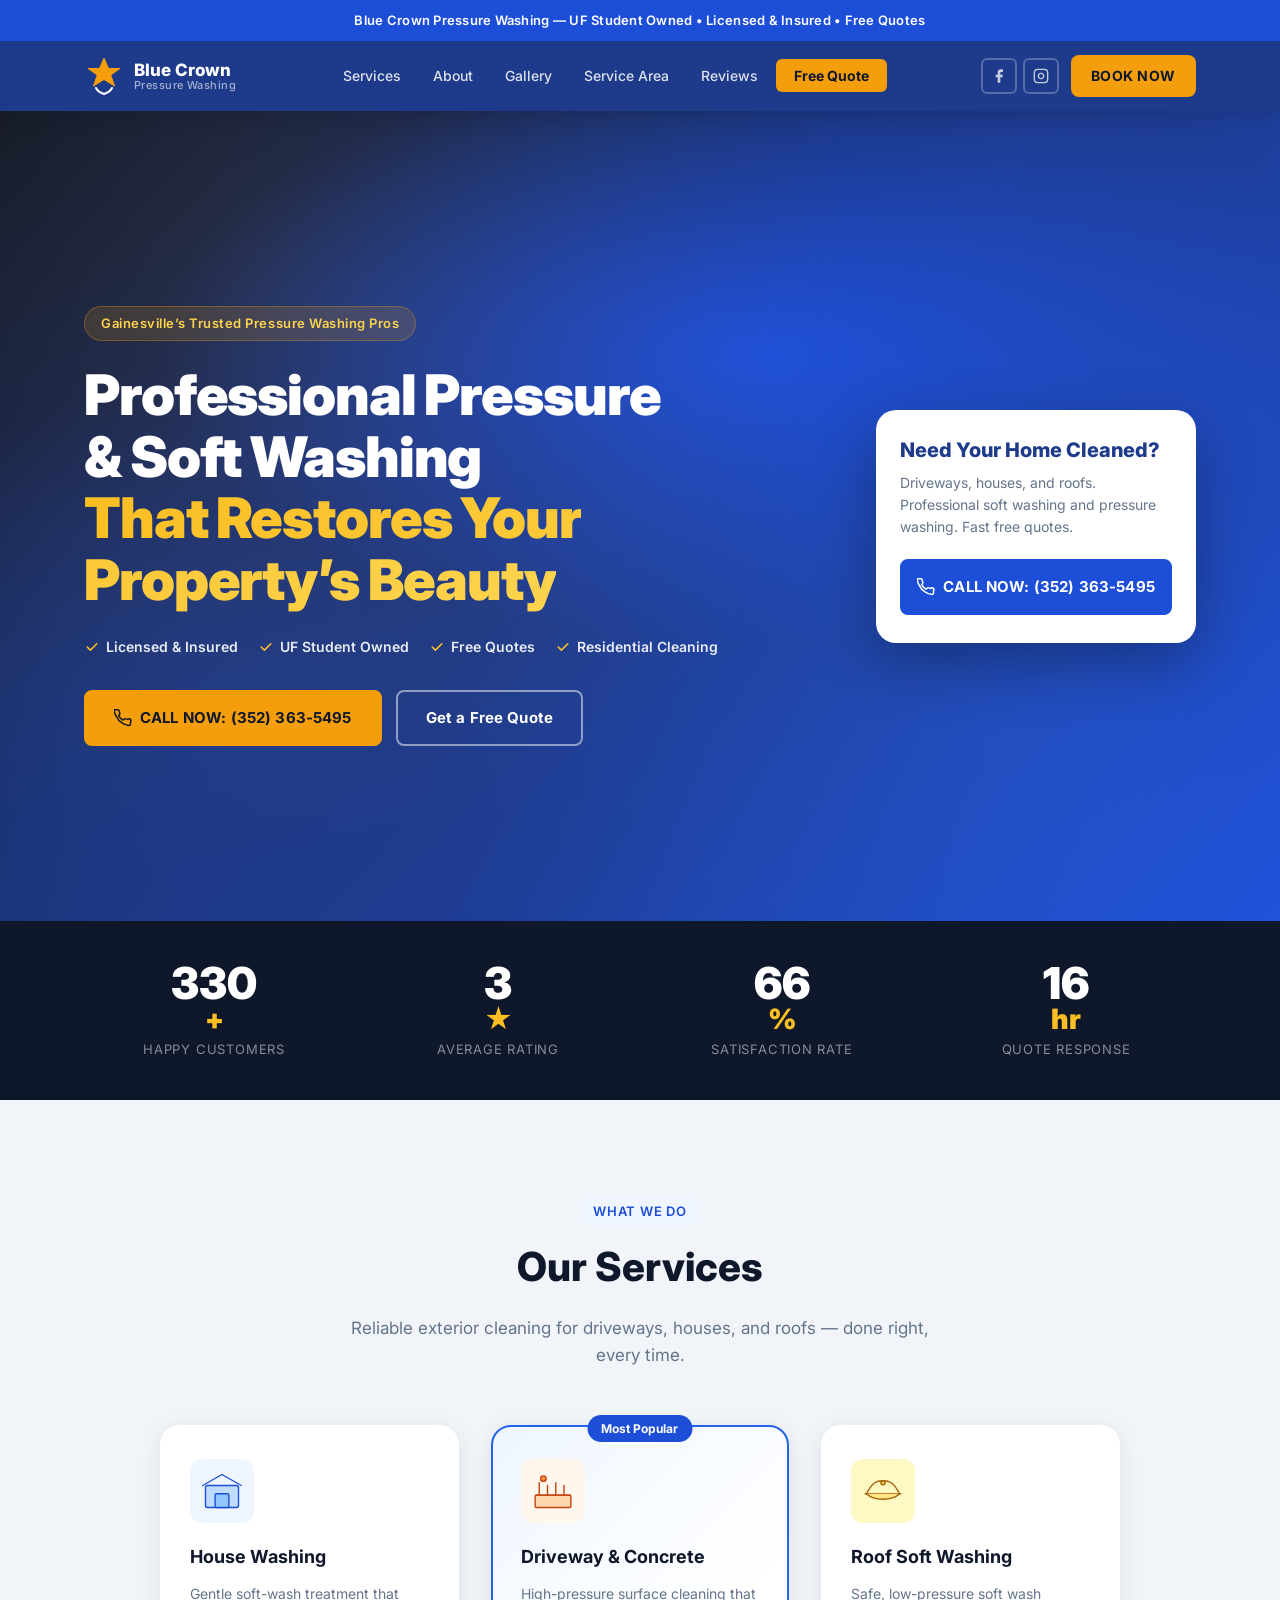
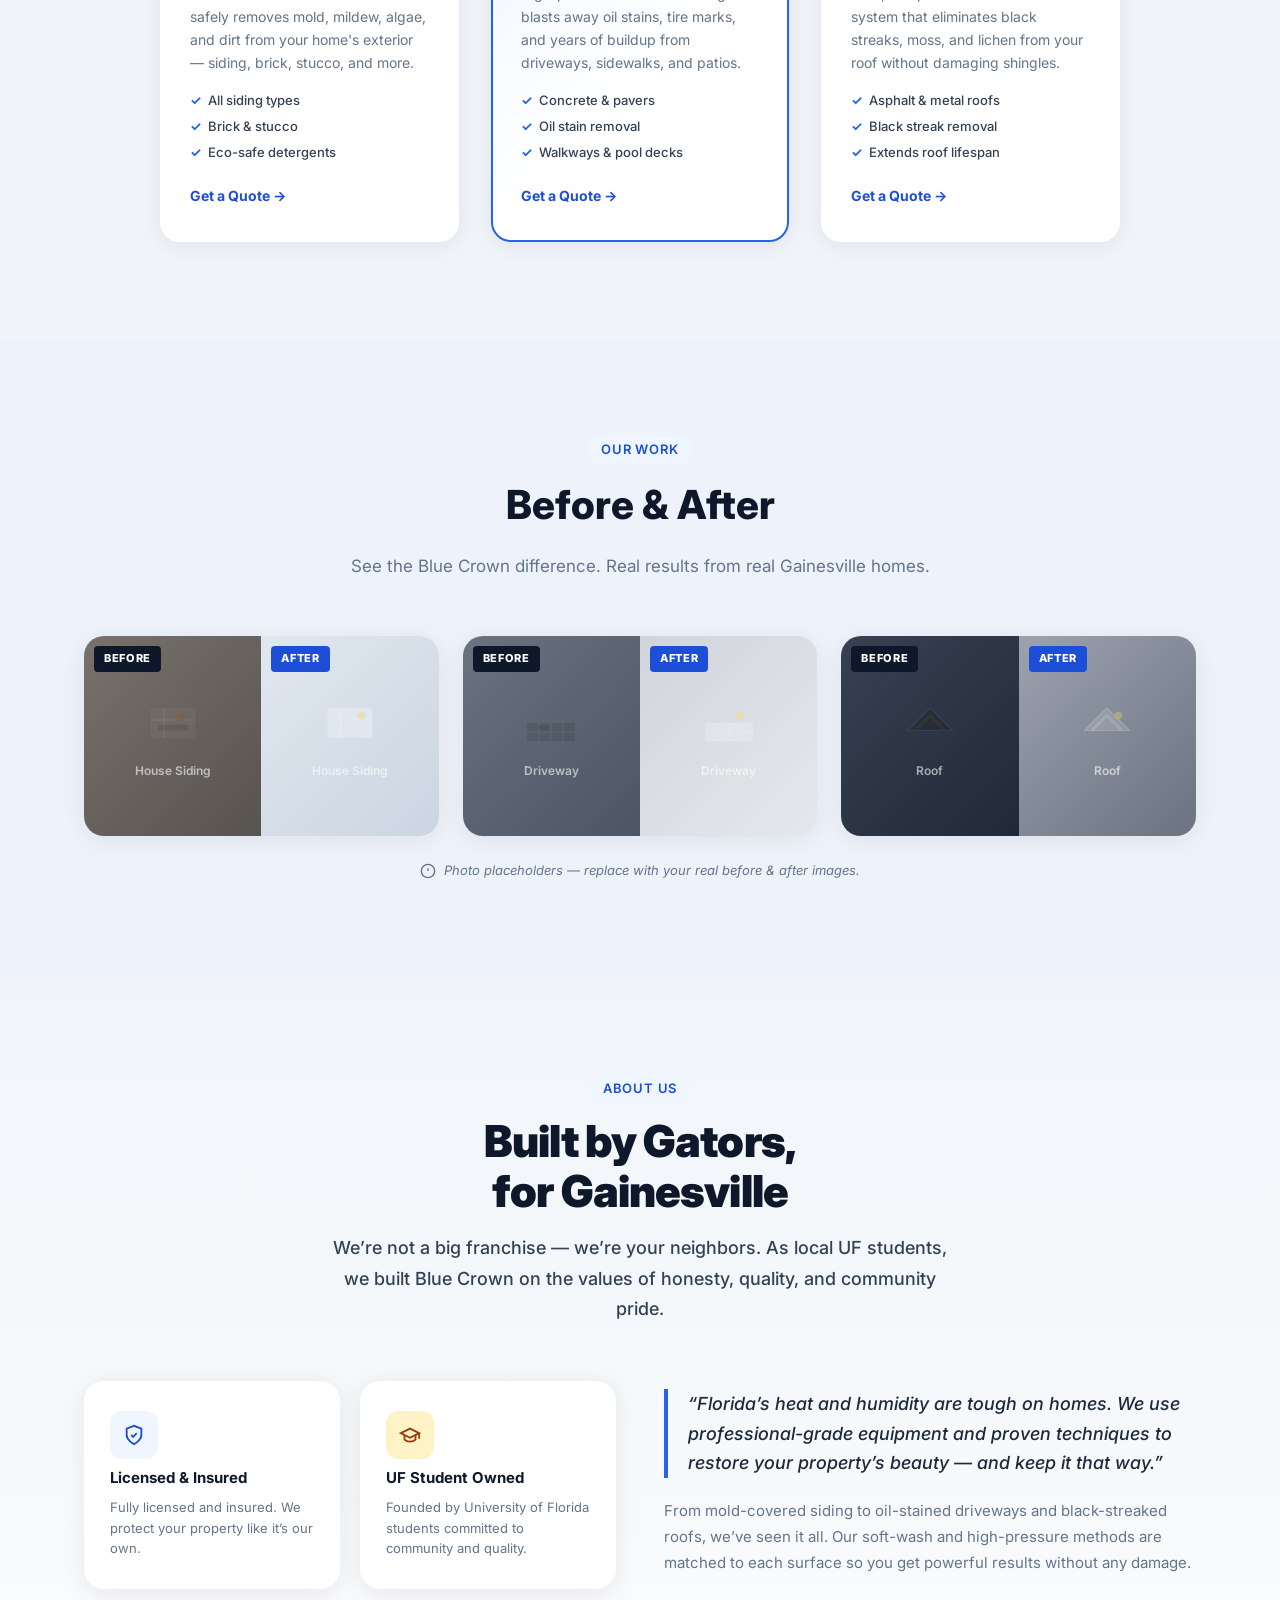
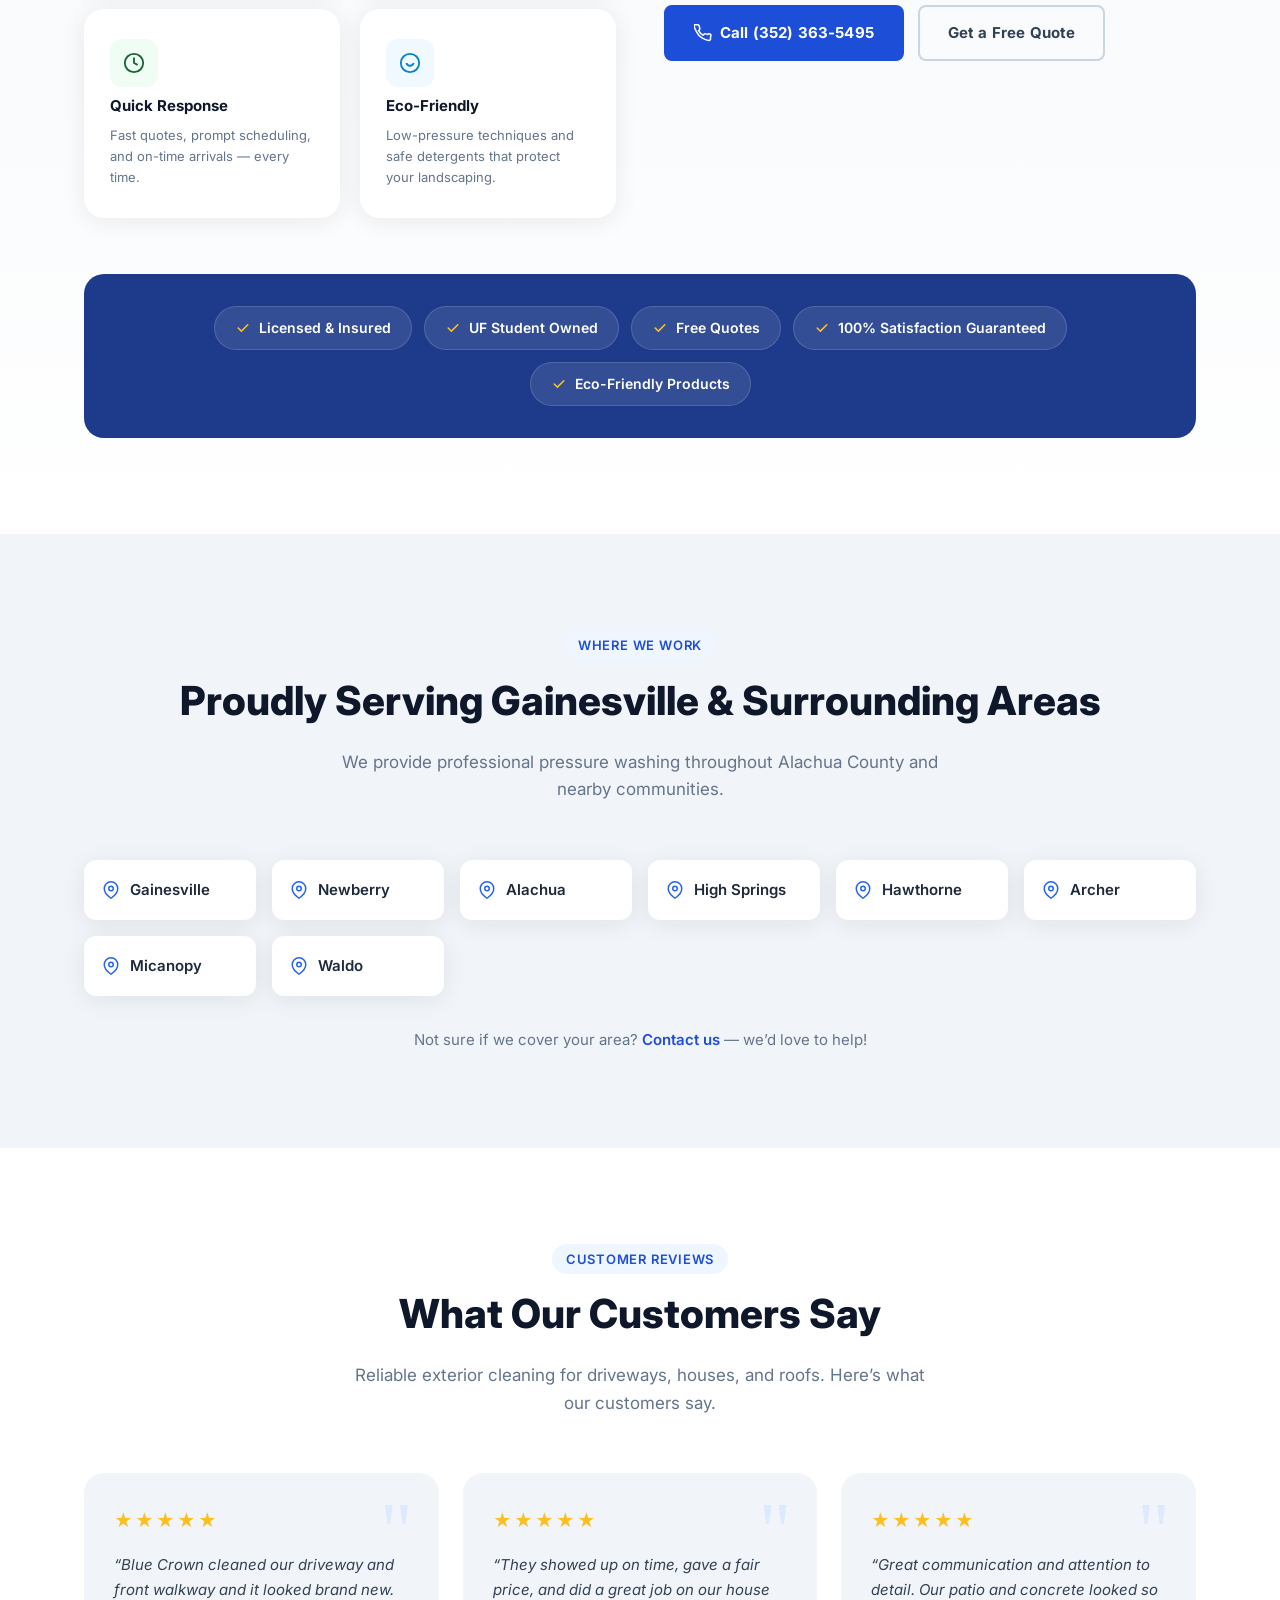
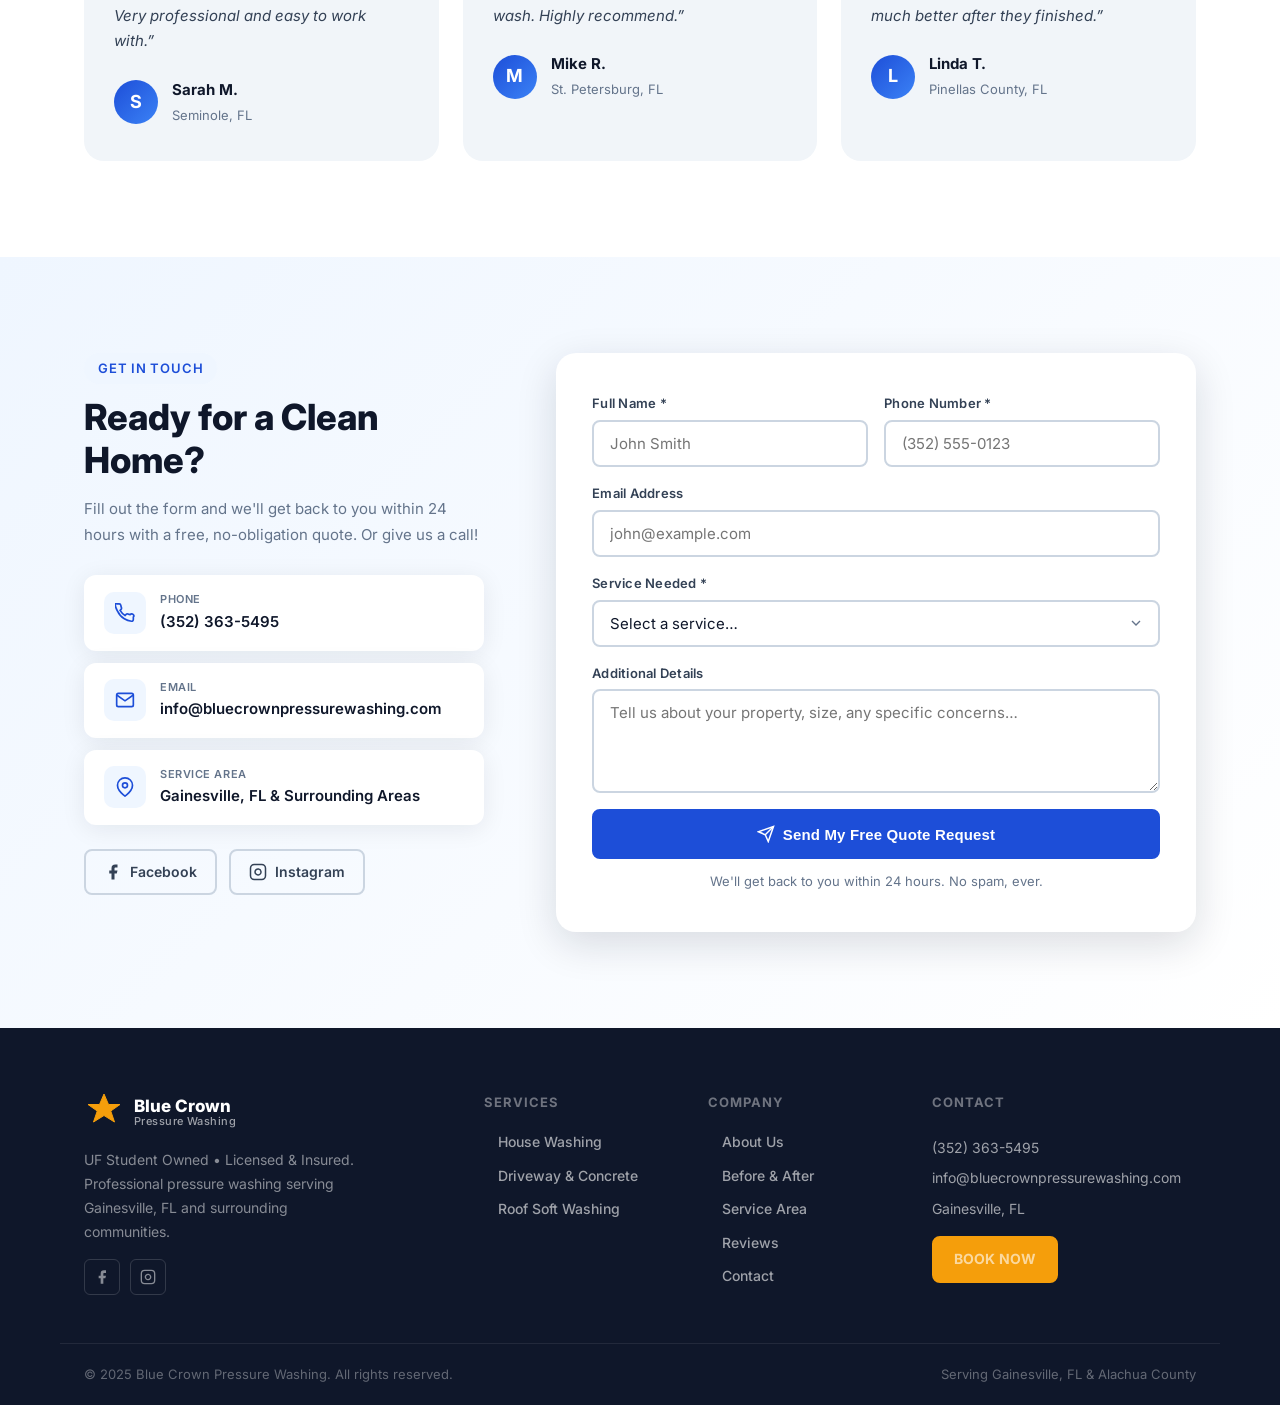
==== commit e44522aa: "Change LLC & Insured to Licensed & Insured; navy blue header - Replace all instances of "LLC & Insur" ====
--- a/index.html
+++ b/index.html
@@ -6,7 +6,7 @@
 
   <!-- Primary SEO -->
   <title>Blue Crown Pressure Washing | Gainesville, FL | (352) 363-5495</title>
-  <meta name="description" content="Blue Crown Pressure Washing — UF Student Owned, LLC &amp; Insured. Professional house washing, driveway cleaning, and roof soft washing in Gainesville, FL. Free quotes. Call (352) 363-5495." />
+  <meta name="description" content="Blue Crown Pressure Washing — UF Student Owned, Licensed &amp; Insured. Professional house washing, driveway cleaning, and roof soft washing in Gainesville, FL. Free quotes. Call (352) 363-5495." />
   <meta name="keywords" content="pressure washing Gainesville FL, house washing Gainesville, driveway cleaning Gainesville, roof soft washing, soft washing, power washing Alachua County" />
   <link rel="canonical" href="https://caiomsi.github.io/Blue-crown-pressure-washing/" />
 
@@ -14,13 +14,13 @@
   <meta property="og:type" content="website" />
   <meta property="og:url" content="https://caiomsi.github.io/Blue-crown-pressure-washing/" />
   <meta property="og:title" content="Blue Crown Pressure Washing | Gainesville, FL" />
-  <meta property="og:description" content="UF Student Owned, LLC &amp; Insured. Professional pressure washing in Gainesville, FL. House washing, driveways, roof soft washing &amp; more. Free quotes — call (352) 363-5495." />
+  <meta property="og:description" content="UF Student Owned, Licensed &amp; Insured. Professional pressure washing in Gainesville, FL. House washing, driveways, roof soft washing &amp; more. Free quotes — call (352) 363-5495." />
   <meta property="og:site_name" content="Blue Crown Pressure Washing" />
 
   <!-- Twitter Card -->
   <meta name="twitter:card" content="summary" />
   <meta name="twitter:title" content="Blue Crown Pressure Washing | Gainesville, FL" />
-  <meta name="twitter:description" content="UF Student Owned pressure washing in Gainesville, FL. LLC &amp; Insured. Free quotes — (352) 363-5495." />
+  <meta name="twitter:description" content="UF Student Owned pressure washing in Gainesville, FL. Licensed &amp; Insured. Free quotes — (352) 363-5495." />
 
   <!-- Theme & Favicon -->
   <link rel="icon" href="favicon.svg" type="image/svg+xml" />
@@ -36,14 +36,14 @@
     *,*::before,*::after{box-sizing:border-box;margin:0;padding:0}
     body{font-family:'Inter',system-ui,sans-serif;background:#fff;overflow-x:hidden}
     .announce-bar{background:#1d4ed8;color:#fff;text-align:center;padding:10px 24px;font-size:13px;font-weight:600;position:relative;z-index:101}
-    #header{position:sticky;top:0;z-index:100;padding:14px 0;background:#fff;box-shadow:0 2px 20px rgba(15,23,42,.1)}
+    #header{position:sticky;top:0;z-index:100;padding:14px 0;background:#1e3a8a;box-shadow:0 2px 20px rgba(15,23,42,.25)}
     .container{max-width:1160px;margin:0 auto;padding:0 24px}
     .header-inner{display:flex;align-items:center;gap:24px}
     .logo{display:flex;align-items:center;gap:10px;text-decoration:none;color:inherit;flex-shrink:0}
     .logo-icon{width:40px;height:40px;flex-shrink:0}
     .logo-text{display:flex;flex-direction:column;line-height:1.1}
-    .logo-main{font-size:17px;font-weight:800;color:#0f172a}
-    .logo-sub{font-size:11px;font-weight:500;color:#64748b;letter-spacing:.04em}
+    .logo-main{font-size:17px;font-weight:800;color:#ffffff}
+    .logo-sub{font-size:11px;font-weight:500;color:rgba(255,255,255,.6);letter-spacing:.04em}
   </style>
 
   <link rel="stylesheet" href="style.css" />
@@ -58,7 +58,7 @@
     "email": "info@bluecrownpressurewashing.com",
     "url": "https://caiomsi.github.io/Blue-crown-pressure-washing/",
     "logo": "https://caiomsi.github.io/Blue-crown-pressure-washing/favicon.svg",
-    "description": "UF Student Owned, LLC & Insured professional pressure washing in Gainesville, FL. Services include house washing, driveway cleaning, and roof soft washing.",
+    "description": "UF Student Owned, Licensed &amp; Insured professional pressure washing in Gainesville, FL. Services include house washing, driveway cleaning, and roof soft washing.",
     "address": {
       "@type": "PostalAddress",
       "addressLocality": "Gainesville",
@@ -105,7 +105,7 @@
 
   <!-- ANNOUNCEMENT BAR -->
   <div class="announce-bar">
-    <span>Blue Crown Pressure Washing &mdash; UF Student Owned &bull; LLC &amp; Insured &bull; Free Quotes</span>
+    <span>Blue Crown Pressure Washing &mdash; UF Student Owned &bull; Licensed &amp; Insured &bull; Free Quotes</span>
   </div>
 
   <!-- HEADER -->
@@ -159,7 +159,7 @@
         <div class="hero-badge">Gainesville&rsquo;s Trusted Pressure Washing Pros</div>
         <h1>Professional Pressure<br>&amp; Soft Washing<br><span class="highlight">That Restores Your<br>Property&rsquo;s Beauty</span></h1>
         <div class="hero-checklist" role="list">
-          <span role="listitem"><svg viewBox="0 0 20 20" fill="currentColor" aria-hidden="true"><path fill-rule="evenodd" d="M16.707 5.293a1 1 0 010 1.414l-8 8a1 1 0 01-1.414 0l-4-4a1 1 0 011.414-1.414L8 12.586l7.293-7.293a1 1 0 011.414 0z" clip-rule="evenodd"/></svg>LLC &amp; Insured</span>
+          <span role="listitem"><svg viewBox="0 0 20 20" fill="currentColor" aria-hidden="true"><path fill-rule="evenodd" d="M16.707 5.293a1 1 0 010 1.414l-8 8a1 1 0 01-1.414 0l-4-4a1 1 0 011.414-1.414L8 12.586l7.293-7.293a1 1 0 011.414 0z" clip-rule="evenodd"/></svg>Licensed &amp; Insured</span>
           <span role="listitem"><svg viewBox="0 0 20 20" fill="currentColor" aria-hidden="true"><path fill-rule="evenodd" d="M16.707 5.293a1 1 0 010 1.414l-8 8a1 1 0 01-1.414 0l-4-4a1 1 0 011.414-1.414L8 12.586l7.293-7.293a1 1 0 011.414 0z" clip-rule="evenodd"/></svg>UF Student Owned</span>
           <span role="listitem"><svg viewBox="0 0 20 20" fill="currentColor" aria-hidden="true"><path fill-rule="evenodd" d="M16.707 5.293a1 1 0 010 1.414l-8 8a1 1 0 01-1.414 0l-4-4a1 1 0 011.414-1.414L8 12.586l7.293-7.293a1 1 0 011.414 0z" clip-rule="evenodd"/></svg>Free Quotes</span>
           <span role="listitem"><svg viewBox="0 0 20 20" fill="currentColor" aria-hidden="true"><path fill-rule="evenodd" d="M16.707 5.293a1 1 0 010 1.414l-8 8a1 1 0 01-1.414 0l-4-4a1 1 0 011.414-1.414L8 12.586l7.293-7.293a1 1 0 011.414 0z" clip-rule="evenodd"/></svg>Residential Cleaning</span>
@@ -352,7 +352,7 @@
             <div class="about-feat-icon" style="background:#EFF6FF;">
               <svg viewBox="0 0 24 24" fill="none" stroke="#1d4ed8" stroke-width="2" aria-hidden="true"><path d="M12 22s8-4 8-10V5l-8-3-8 3v7c0 6 8 10 8 10z"/><polyline points="9 12 11 14 15 10"/></svg>
             </div>
-            <strong>Insured LLC</strong>
+            <strong>Licensed &amp; Insured</strong>
             <p>Fully licensed and insured. We protect your property like it&rsquo;s our own.</p>
           </div>
           <div class="about-feat-card">
@@ -397,7 +397,7 @@
       <div class="about-trust-strip" data-animate>
         <div class="trust-pill">
           <svg viewBox="0 0 20 20" fill="currentColor" aria-hidden="true"><path fill-rule="evenodd" d="M16.707 5.293a1 1 0 010 1.414l-8 8a1 1 0 01-1.414 0l-4-4a1 1 0 011.414-1.414L8 12.586l7.293-7.293a1 1 0 011.414 0z" clip-rule="evenodd"/></svg>
-          LLC &amp; Insured
+          Licensed &amp; Insured
         </div>
         <div class="trust-pill">
           <svg viewBox="0 0 20 20" fill="currentColor" aria-hidden="true"><path fill-rule="evenodd" d="M16.707 5.293a1 1 0 010 1.414l-8 8a1 1 0 01-1.414 0l-4-4a1 1 0 011.414-1.414L8 12.586l7.293-7.293a1 1 0 011.414 0z" clip-rule="evenodd"/></svg>
@@ -591,7 +591,7 @@
             <span class="logo-sub">Pressure Washing</span>
           </div>
         </a>
-        <p>UF Student Owned &bull; LLC &amp; Insured. Professional pressure washing serving Gainesville, FL and surrounding communities.</p>
+        <p>UF Student Owned &bull; Licensed &amp; Insured. Professional pressure washing serving Gainesville, FL and surrounding communities.</p>
         <div class="footer-social">
           <a href="https://www.facebook.com" target="_blank" rel="noopener noreferrer" aria-label="Blue Crown on Facebook">
             <svg viewBox="0 0 24 24" fill="currentColor" aria-hidden="true"><path d="M18 2h-3a5 5 0 00-5 5v3H7v4h3v8h4v-8h3l1-4h-4V7a1 1 0 011-1h3z"/></svg>
--- a/style.css
+++ b/style.css
@@ -143,12 +143,9 @@
   top: 0;
   z-index: 100;
   padding: 14px 0;
-  background: transparent;
-  transition: background var(--transition), box-shadow var(--transition);
-}
-#header.scrolled {
-  background: var(--white);
-  box-shadow: 0 2px 20px rgba(15,23,42,.1);
+  background: var(--blue-900);
+  box-shadow: 0 2px 20px rgba(15,23,42,.25);
+  transition: box-shadow var(--transition);
 }
 
 /* Hero is below sticky header so we need the hero to account for header height */
@@ -170,17 +167,15 @@
 .logo-main {
   font-size: 17px;
   font-weight: 800;
-  color: var(--dark-900);
-  transition: color var(--transition);
+  color: var(--white);
 }
 .logo-sub {
   font-size: 11px;
   font-weight: 500;
-  color: var(--gray-500);
+  color: rgba(255,255,255,.6);
   letter-spacing: .04em;
 }
 
-/* header starts over hero — use dark text throughout (announce bar separates it) */
 nav { flex: 1; }
 nav ul { display: flex; gap: 4px; justify-content: center; }
 nav ul a {
@@ -188,17 +183,17 @@
   border-radius: 6px;
   font-size: 14px;
   font-weight: 500;
-  color: var(--dark-700);
+  color: rgba(255,255,255,.85);
   transition: all var(--transition);
 }
-nav ul a:hover { color: var(--blue-700); background: var(--blue-50); }
+nav ul a:hover { color: var(--white); background: rgba(255,255,255,.1); }
 nav ul .nav-cta {
-  background: var(--blue-700);
-  color: var(--white);
+  background: var(--gold-500);
+  color: var(--dark-900);
   font-weight: 700;
   padding: 8px 18px;
 }
-nav ul .nav-cta:hover { background: var(--blue-800); color: var(--white); }
+nav ul .nav-cta:hover { background: var(--gold-400); color: var(--dark-900); }
 
 .header-right {
   display: flex;
@@ -212,19 +207,19 @@
 }
 .social-icons a {
   width: 36px; height: 36px;
-  border: 2px solid var(--gray-300);
+  border: 2px solid rgba(255,255,255,.25);
   border-radius: 6px;
   display: flex;
   align-items: center;
   justify-content: center;
-  color: var(--dark-700);
+  color: rgba(255,255,255,.75);
   transition: all var(--transition);
 }
 .social-icons a svg { width: 16px; height: 16px; }
-.social-icons a:hover { border-color: var(--blue-600); color: var(--blue-700); background: var(--blue-50); }
+.social-icons a:hover { border-color: var(--white); color: var(--white); background: rgba(255,255,255,.1); }
 .btn-book {
-  background: var(--blue-700);
-  color: var(--white);
+  background: var(--gold-500);
+  color: var(--dark-900);
   font-size: 14px;
   font-weight: 700;
   padding: 10px 20px;
@@ -234,9 +229,9 @@
   white-space: nowrap;
 }
 .btn-book:hover {
-  background: var(--blue-800);
+  background: var(--gold-400);
   transform: translateY(-1px);
-  box-shadow: 0 4px 16px rgba(29,78,216,.3);
+  box-shadow: 0 4px 16px rgba(245,158,11,.4);
 }
 
 .hamburger {
@@ -253,7 +248,7 @@
   display: block;
   width: 24px;
   height: 2px;
-  background: var(--dark-800);
+  background: var(--white);
   border-radius: 2px;
   transition: all var(--transition);
 }
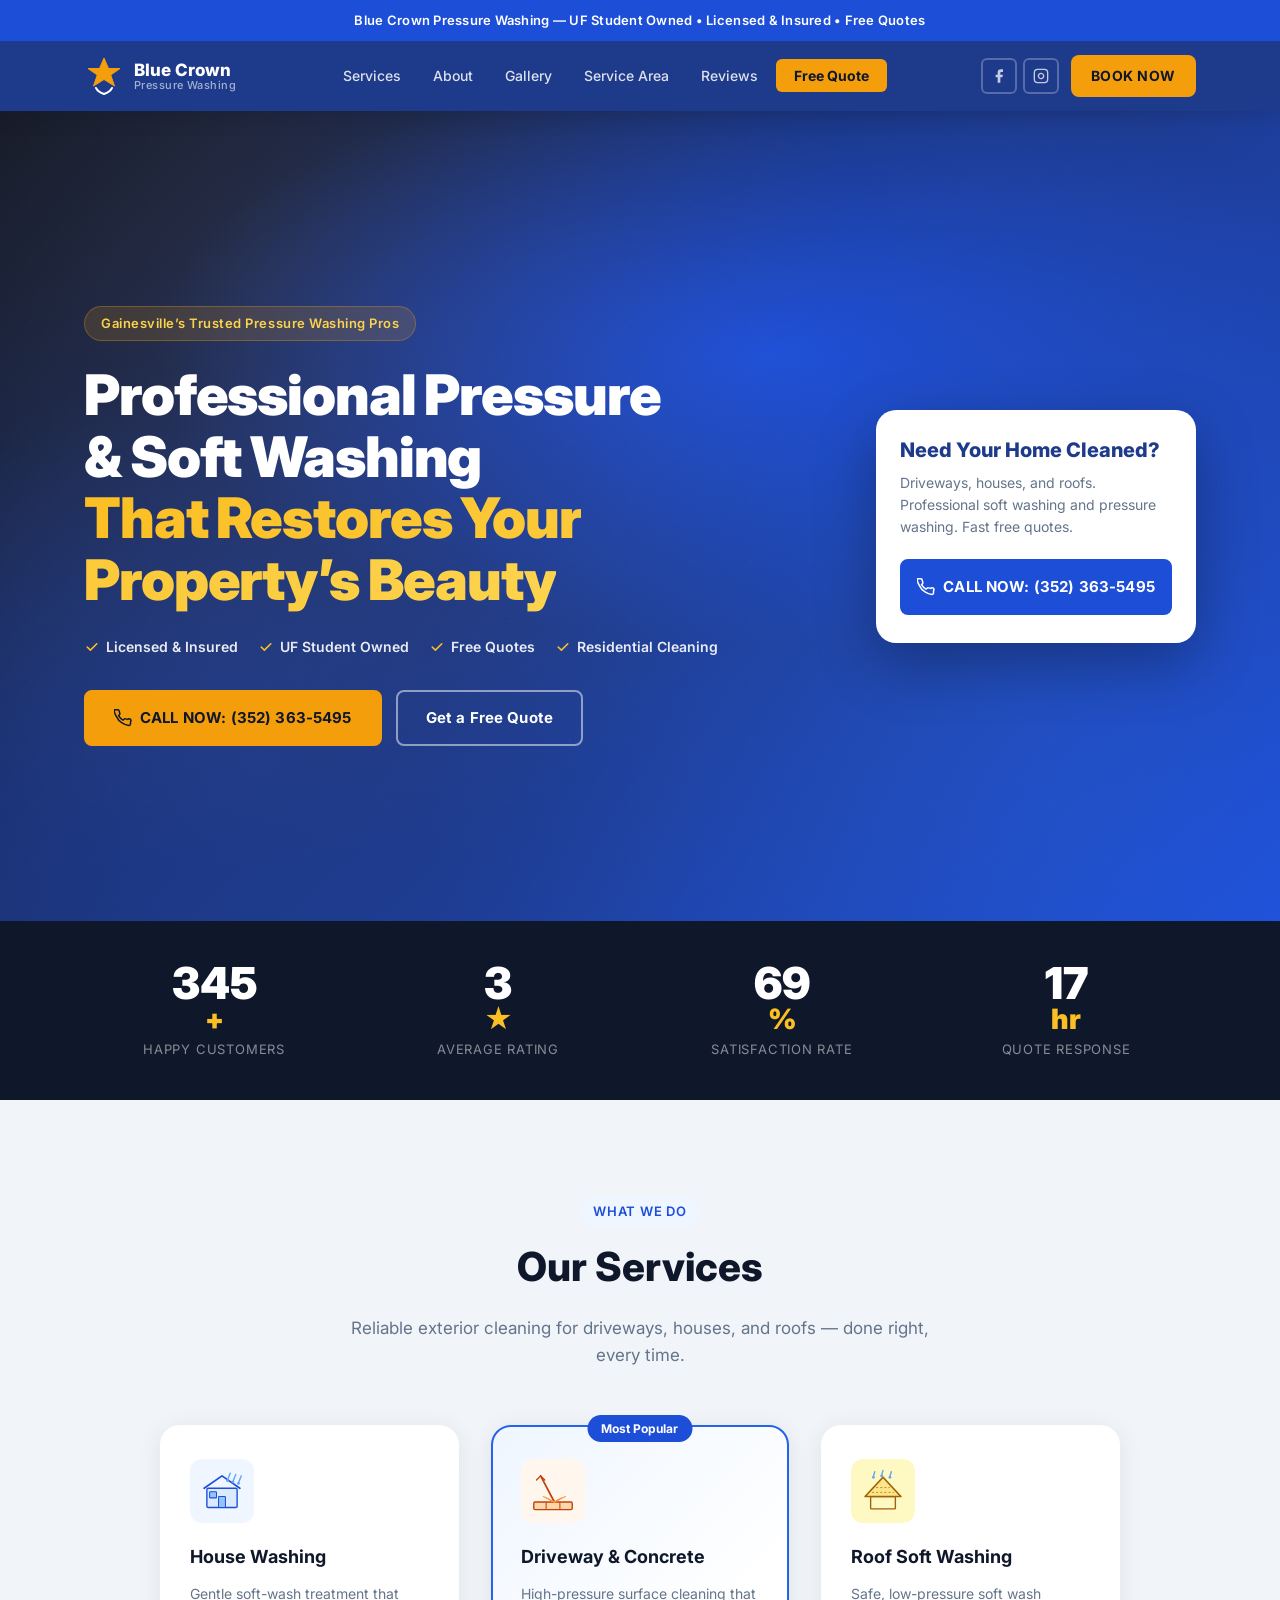
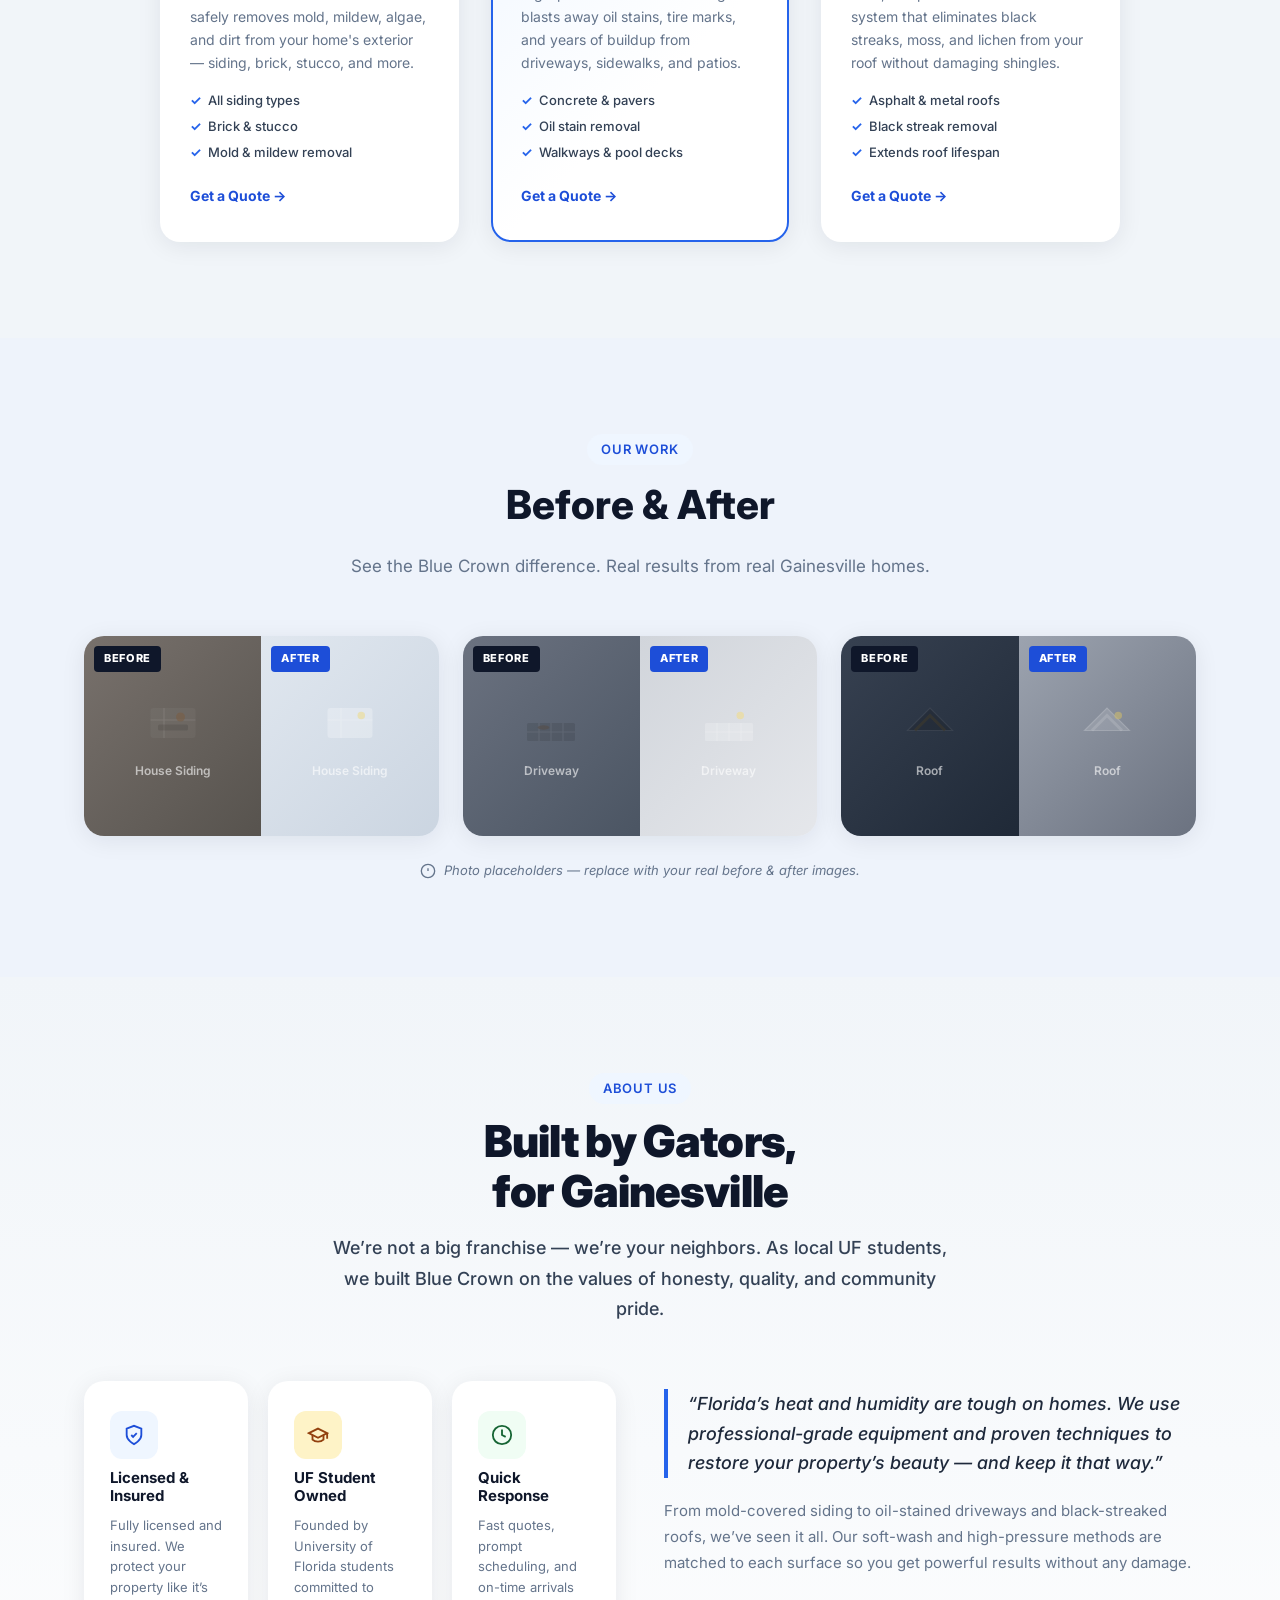
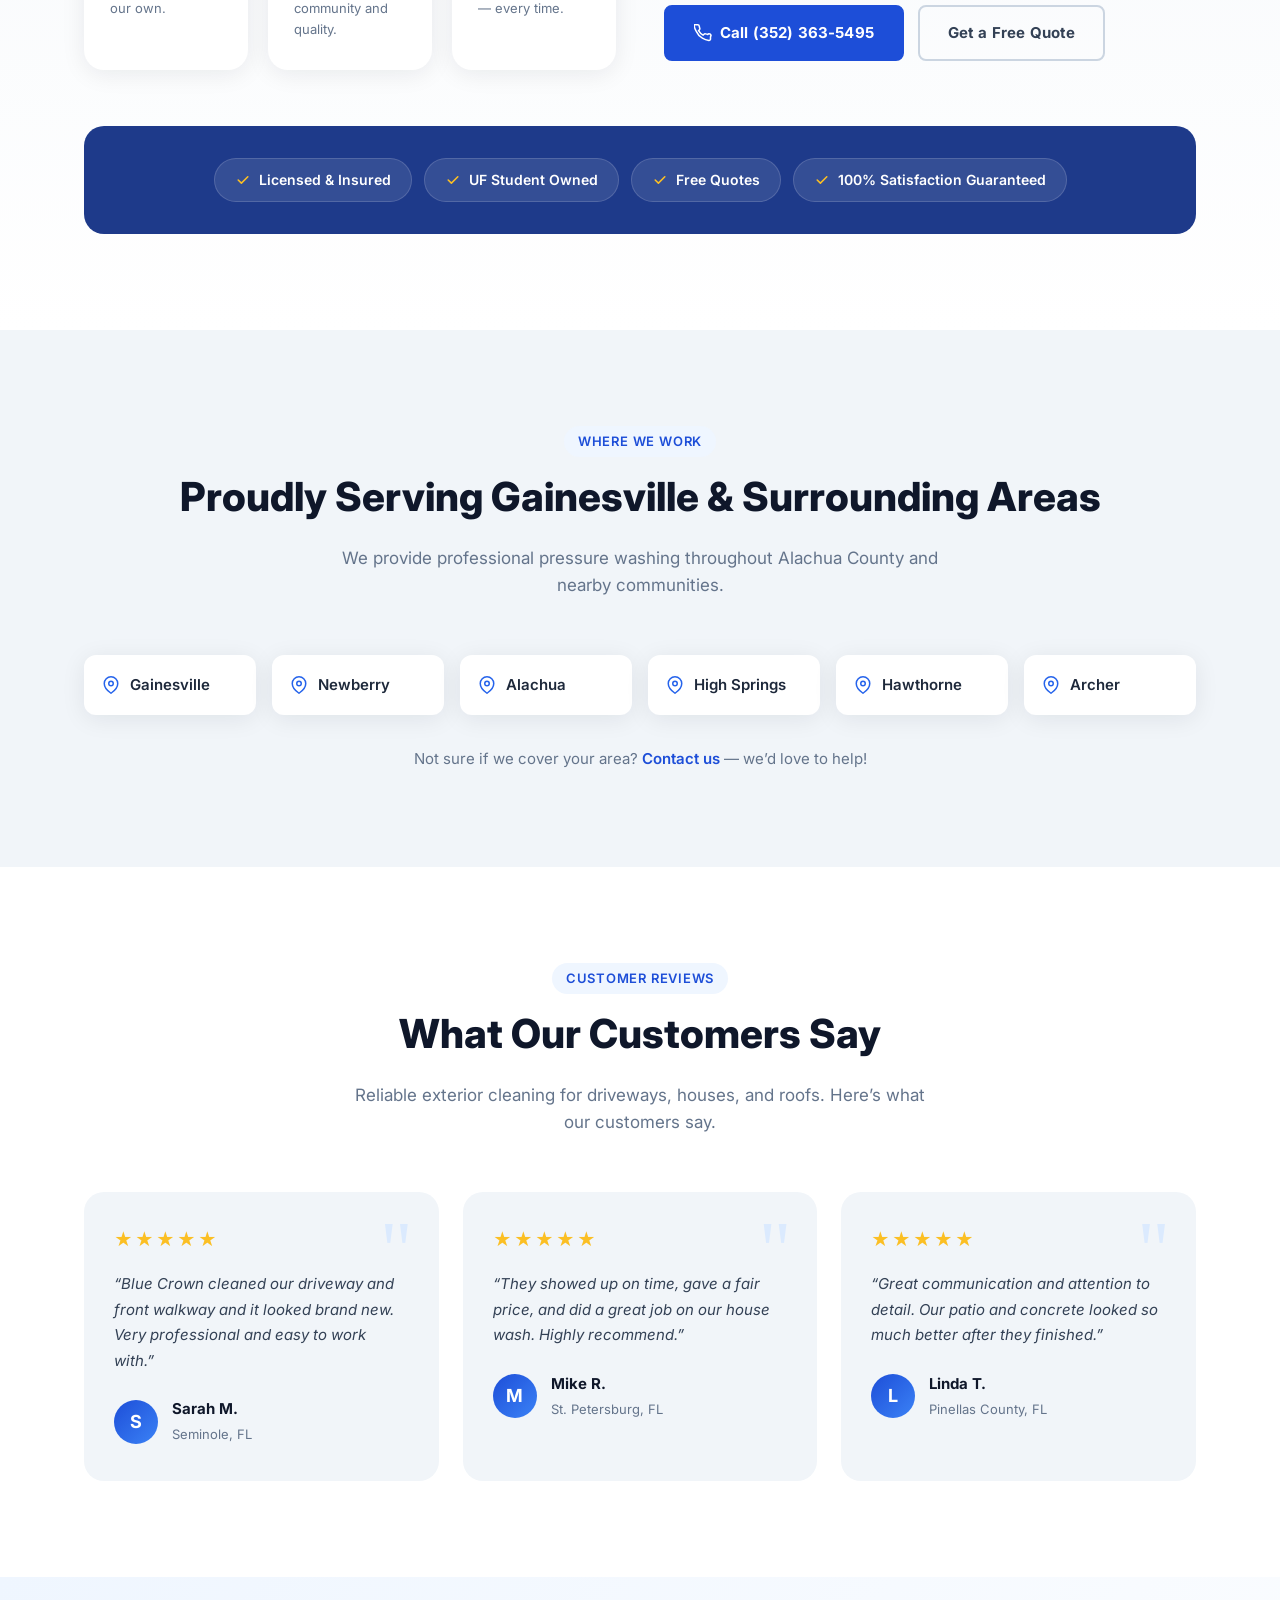
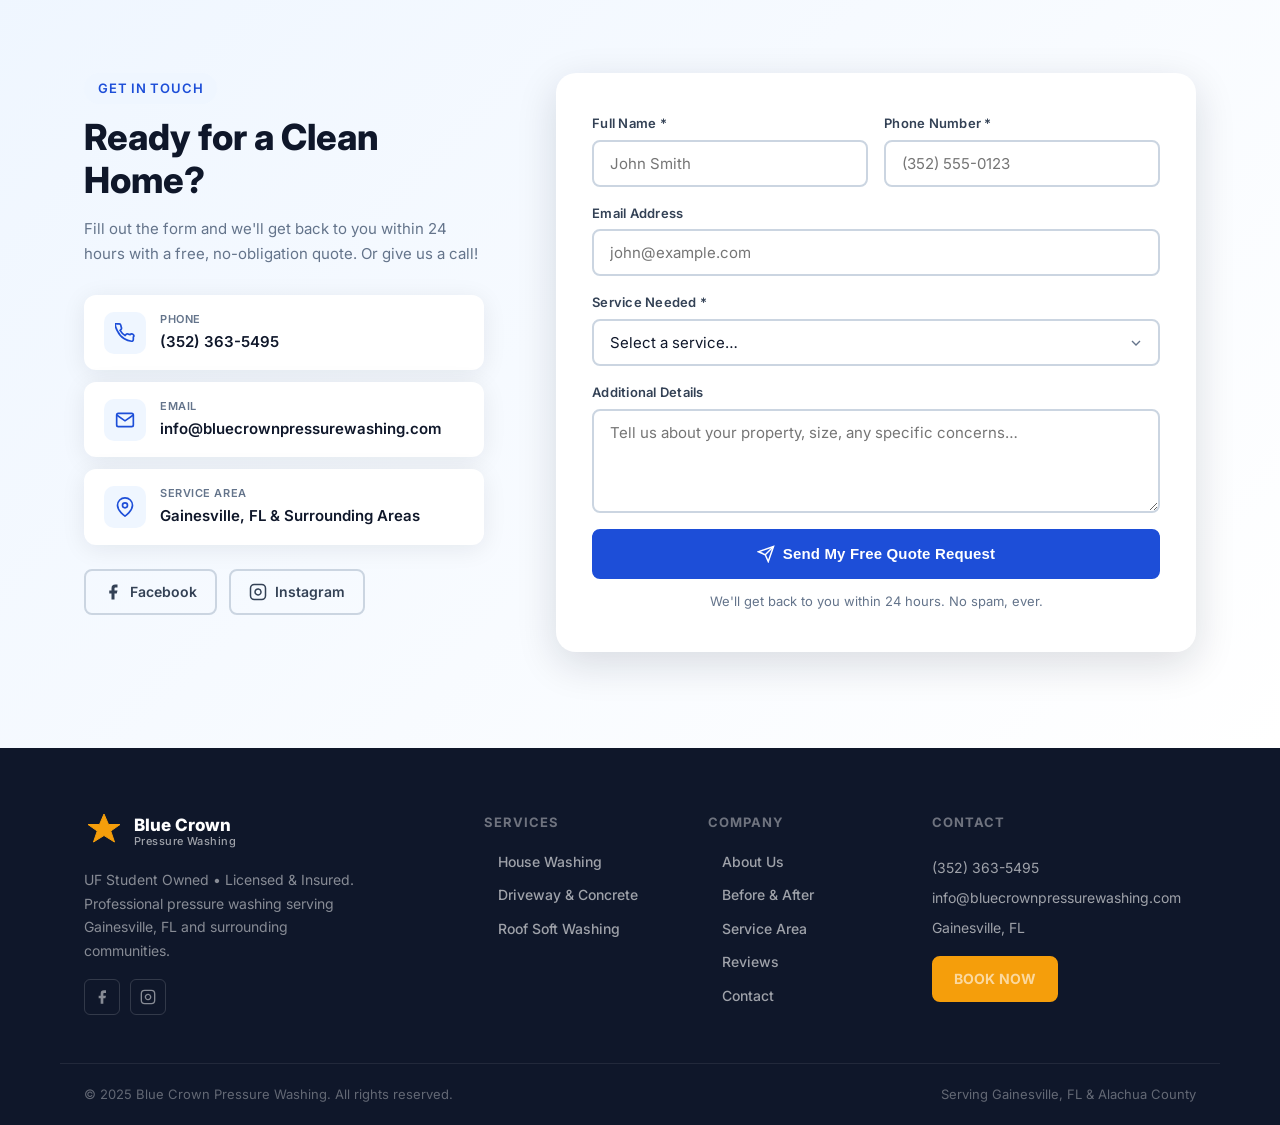
==== commit 9b253a20: "Remove eco-friendly, Micanopy/Waldo; redesign service icons - Remove eco-friendly feat card from Abo" ====
--- a/index.html
+++ b/index.html
@@ -77,8 +77,7 @@
       { "@type": "City", "name": "High Springs" },
       { "@type": "City", "name": "Hawthorne" },
       { "@type": "City", "name": "Archer" },
-      { "@type": "City", "name": "Micanopy" },
-      { "@type": "City", "name": "Waldo" }
+      { "@type": "City", "name": "Archer" }
     ],
     "serviceType": [
       "House Washing",
@@ -217,14 +216,25 @@
 
         <article class="service-card" data-animate>
           <div class="service-icon" style="background:#EFF6FF;" aria-hidden="true">
-            <svg viewBox="0 0 64 64" fill="none"><rect x="8" y="24" width="48" height="32" rx="3" fill="#BFDBFE" stroke="#1D4ED8" stroke-width="2"/><path d="M4 24L32 8L60 24" stroke="#1D4ED8" stroke-width="2" stroke-linecap="round" stroke-linejoin="round"/><rect x="22" y="36" width="20" height="20" rx="2" fill="#93C5FD" stroke="#1D4ED8" stroke-width="2"/></svg>
+            <svg viewBox="0 0 64 64" fill="none" xmlns="http://www.w3.org/2000/svg">
+              <path d="M6 28L32 10L58 28" stroke="#1D4ED8" stroke-width="2.5" stroke-linecap="round" stroke-linejoin="round"/>
+              <rect x="10" y="28" width="44" height="28" rx="2" fill="#DBEAFE" stroke="#1D4ED8" stroke-width="2"/>
+              <rect x="14" y="33" width="10" height="9" rx="1" fill="#93C5FD" stroke="#1D4ED8" stroke-width="1.5"/>
+              <rect x="27" y="40" width="10" height="16" rx="1" fill="#93C5FD" stroke="#1D4ED8" stroke-width="1.5"/>
+              <path d="M44 6L40 16" stroke="#60A5FA" stroke-width="2" stroke-linecap="round"/>
+              <path d="M52 8L48 18" stroke="#60A5FA" stroke-width="2" stroke-linecap="round"/>
+              <path d="M60 10L56 20" stroke="#60A5FA" stroke-width="2" stroke-linecap="round"/>
+              <circle cx="40" cy="17" r="2" fill="#60A5FA"/>
+              <circle cx="48" cy="19" r="2" fill="#60A5FA"/>
+              <circle cx="56" cy="21" r="2" fill="#60A5FA"/>
+            </svg>
           </div>
           <h3>House Washing</h3>
           <p>Gentle soft-wash treatment that safely removes mold, mildew, algae, and dirt from your home's exterior — siding, brick, stucco, and more.</p>
           <ul class="service-features">
             <li>All siding types</li>
             <li>Brick &amp; stucco</li>
-            <li>Eco-safe detergents</li>
+            <li>Mold &amp; mildew removal</li>
           </ul>
           <a href="#contact" class="service-link">Get a Quote &rarr;</a>
         </article>
@@ -232,7 +242,19 @@
         <article class="service-card featured" data-animate>
           <div class="featured-badge">Most Popular</div>
           <div class="service-icon" style="background:#FFF7ED;" aria-hidden="true">
-            <svg viewBox="0 0 64 64" fill="none"><rect x="6" y="38" width="52" height="18" rx="2" fill="#FED7AA" stroke="#C2410C" stroke-width="2"/><path d="M12 38V20M24 38V24M36 38V20M48 38V24" stroke="#C2410C" stroke-width="2" stroke-linecap="round"/><path d="M6 38H58" stroke="#C2410C" stroke-width="2"/><circle cx="18" cy="14" r="4" fill="#FB923C" stroke="#C2410C" stroke-width="2"/></svg>
+            <svg viewBox="0 0 64 64" fill="none" xmlns="http://www.w3.org/2000/svg">
+              <rect x="4" y="48" width="56" height="11" rx="2" fill="#FED7AA" stroke="#C2410C" stroke-width="2"/>
+              <line x1="22" y1="48" x2="22" y2="59" stroke="#C2410C" stroke-width="1.5"/>
+              <line x1="42" y1="48" x2="42" y2="59" stroke="#C2410C" stroke-width="1.5"/>
+              <path d="M14 10L34 48" stroke="#C2410C" stroke-width="2.5" stroke-linecap="round"/>
+              <path d="M8 16L14 10L20 16" stroke="#C2410C" stroke-width="2" stroke-linecap="round" stroke-linejoin="round"/>
+              <path d="M34 48L18 40" stroke="#FB923C" stroke-width="1.5" stroke-linecap="round"/>
+              <path d="M34 48L22 42" stroke="#FB923C" stroke-width="1.5" stroke-linecap="round"/>
+              <path d="M34 48L28 46" stroke="#FB923C" stroke-width="1.5" stroke-linecap="round"/>
+              <path d="M34 48L40 45" stroke="#FB923C" stroke-width="1.5" stroke-linecap="round"/>
+              <path d="M34 48L44 42" stroke="#FB923C" stroke-width="1.5" stroke-linecap="round"/>
+              <path d="M34 48L50 40" stroke="#FB923C" stroke-width="1.5" stroke-linecap="round"/>
+            </svg>
           </div>
           <h3>Driveway &amp; Concrete</h3>
           <p>High-pressure surface cleaning that blasts away oil stains, tire marks, and years of buildup from driveways, sidewalks, and patios.</p>
@@ -246,7 +268,18 @@
 
         <article class="service-card" data-animate>
           <div class="service-icon" style="background:#FEF9C3;" aria-hidden="true">
-            <svg viewBox="0 0 64 64" fill="none"><path d="M8 36C8 36 14 24 20 20C26 16 38 16 44 20C50 24 56 36 56 36" stroke="#A16207" stroke-width="2" stroke-linecap="round"/><path d="M6 36H58" stroke="#A16207" stroke-width="2" stroke-linecap="round"/><path d="M8 36C12 40 20 44 32 44C44 44 52 40 56 36" fill="#FDE68A" stroke="#A16207" stroke-width="2" stroke-linecap="round"/><circle cx="32" cy="20" r="3" fill="#FCD34D" stroke="#A16207" stroke-width="2"/></svg>
+            <svg viewBox="0 0 64 64" fill="none" xmlns="http://www.w3.org/2000/svg">
+              <rect x="14" y="40" width="36" height="18" rx="1" fill="#FEF9C3" stroke="#A16207" stroke-width="2"/>
+              <path d="M6 40L32 12L58 40Z" fill="#FDE68A" stroke="#A16207" stroke-width="2.5" stroke-linejoin="round"/>
+              <path d="M16 34L48 34" stroke="#A16207" stroke-width="1" stroke-dasharray="3 3"/>
+              <path d="M22 27L42 27" stroke="#A16207" stroke-width="1" stroke-dasharray="3 3"/>
+              <path d="M20 4L18 11" stroke="#60A5FA" stroke-width="2" stroke-linecap="round"/>
+              <path d="M32 2L30 9" stroke="#60A5FA" stroke-width="2" stroke-linecap="round"/>
+              <path d="M44 4L42 11" stroke="#60A5FA" stroke-width="2" stroke-linecap="round"/>
+              <circle cx="18" cy="12" r="2" fill="#60A5FA"/>
+              <circle cx="30" cy="10" r="2" fill="#60A5FA"/>
+              <circle cx="42" cy="12" r="2" fill="#60A5FA"/>
+            </svg>
           </div>
           <h3>Roof Soft Washing</h3>
           <p>Safe, low-pressure soft wash system that eliminates black streaks, moss, and lichen from your roof without damaging shingles.</p>
@@ -368,13 +401,6 @@
             </div>
             <strong>Quick Response</strong>
             <p>Fast quotes, prompt scheduling, and on-time arrivals &mdash; every time.</p>
-          </div>
-          <div class="about-feat-card">
-            <div class="about-feat-icon" style="background:#F0F9FF;">
-              <svg viewBox="0 0 24 24" fill="none" stroke="#0284c7" stroke-width="2" aria-hidden="true"><path d="M12 2C6.48 2 2 6.48 2 12s4.48 10 10 10 10-4.48 10-10S17.52 2 12 2z"/><path d="M8 12s1 3 4 3 4-3 4-3"/><path d="M9 9h.01M15 9h.01"/></svg>
-            </div>
-            <strong>Eco-Friendly</strong>
-            <p>Low-pressure techniques and safe detergents that protect your landscaping.</p>
           </div>
         </div>
 
@@ -411,10 +437,6 @@
           <svg viewBox="0 0 20 20" fill="currentColor" aria-hidden="true"><path fill-rule="evenodd" d="M16.707 5.293a1 1 0 010 1.414l-8 8a1 1 0 01-1.414 0l-4-4a1 1 0 011.414-1.414L8 12.586l7.293-7.293a1 1 0 011.414 0z" clip-rule="evenodd"/></svg>
           100% Satisfaction Guaranteed
         </div>
-        <div class="trust-pill">
-          <svg viewBox="0 0 20 20" fill="currentColor" aria-hidden="true"><path fill-rule="evenodd" d="M16.707 5.293a1 1 0 010 1.414l-8 8a1 1 0 01-1.414 0l-4-4a1 1 0 011.414-1.414L8 12.586l7.293-7.293a1 1 0 011.414 0z" clip-rule="evenodd"/></svg>
-          Eco-Friendly Products
-        </div>
       </div>
 
     </div>
@@ -435,8 +457,6 @@
         <div class="area-card" data-animate><svg viewBox="0 0 24 24" fill="none" stroke="currentColor" stroke-width="2" aria-hidden="true"><path d="M21 10c0 7-9 13-9 13s-9-6-9-13a9 9 0 0118 0z"/><circle cx="12" cy="10" r="3"/></svg><span>High Springs</span></div>
         <div class="area-card" data-animate><svg viewBox="0 0 24 24" fill="none" stroke="currentColor" stroke-width="2" aria-hidden="true"><path d="M21 10c0 7-9 13-9 13s-9-6-9-13a9 9 0 0118 0z"/><circle cx="12" cy="10" r="3"/></svg><span>Hawthorne</span></div>
         <div class="area-card" data-animate><svg viewBox="0 0 24 24" fill="none" stroke="currentColor" stroke-width="2" aria-hidden="true"><path d="M21 10c0 7-9 13-9 13s-9-6-9-13a9 9 0 0118 0z"/><circle cx="12" cy="10" r="3"/></svg><span>Archer</span></div>
-        <div class="area-card" data-animate><svg viewBox="0 0 24 24" fill="none" stroke="currentColor" stroke-width="2" aria-hidden="true"><path d="M21 10c0 7-9 13-9 13s-9-6-9-13a9 9 0 0118 0z"/><circle cx="12" cy="10" r="3"/></svg><span>Micanopy</span></div>
-        <div class="area-card" data-animate><svg viewBox="0 0 24 24" fill="none" stroke="currentColor" stroke-width="2" aria-hidden="true"><path d="M21 10c0 7-9 13-9 13s-9-6-9-13a9 9 0 0118 0z"/><circle cx="12" cy="10" r="3"/></svg><span>Waldo</span></div>
       </div>
       <p class="area-note">Not sure if we cover your area? <a href="#contact">Contact us</a> &mdash; we&rsquo;d love to help!</p>
     </div>
--- a/style.css
+++ b/style.css
@@ -531,7 +531,7 @@
 /* 2x2 feature cards */
 .about-feat-grid {
   display: grid;
-  grid-template-columns: 1fr 1fr;
+  grid-template-columns: repeat(3, 1fr);
   gap: 20px;
 }
 .about-feat-card {
